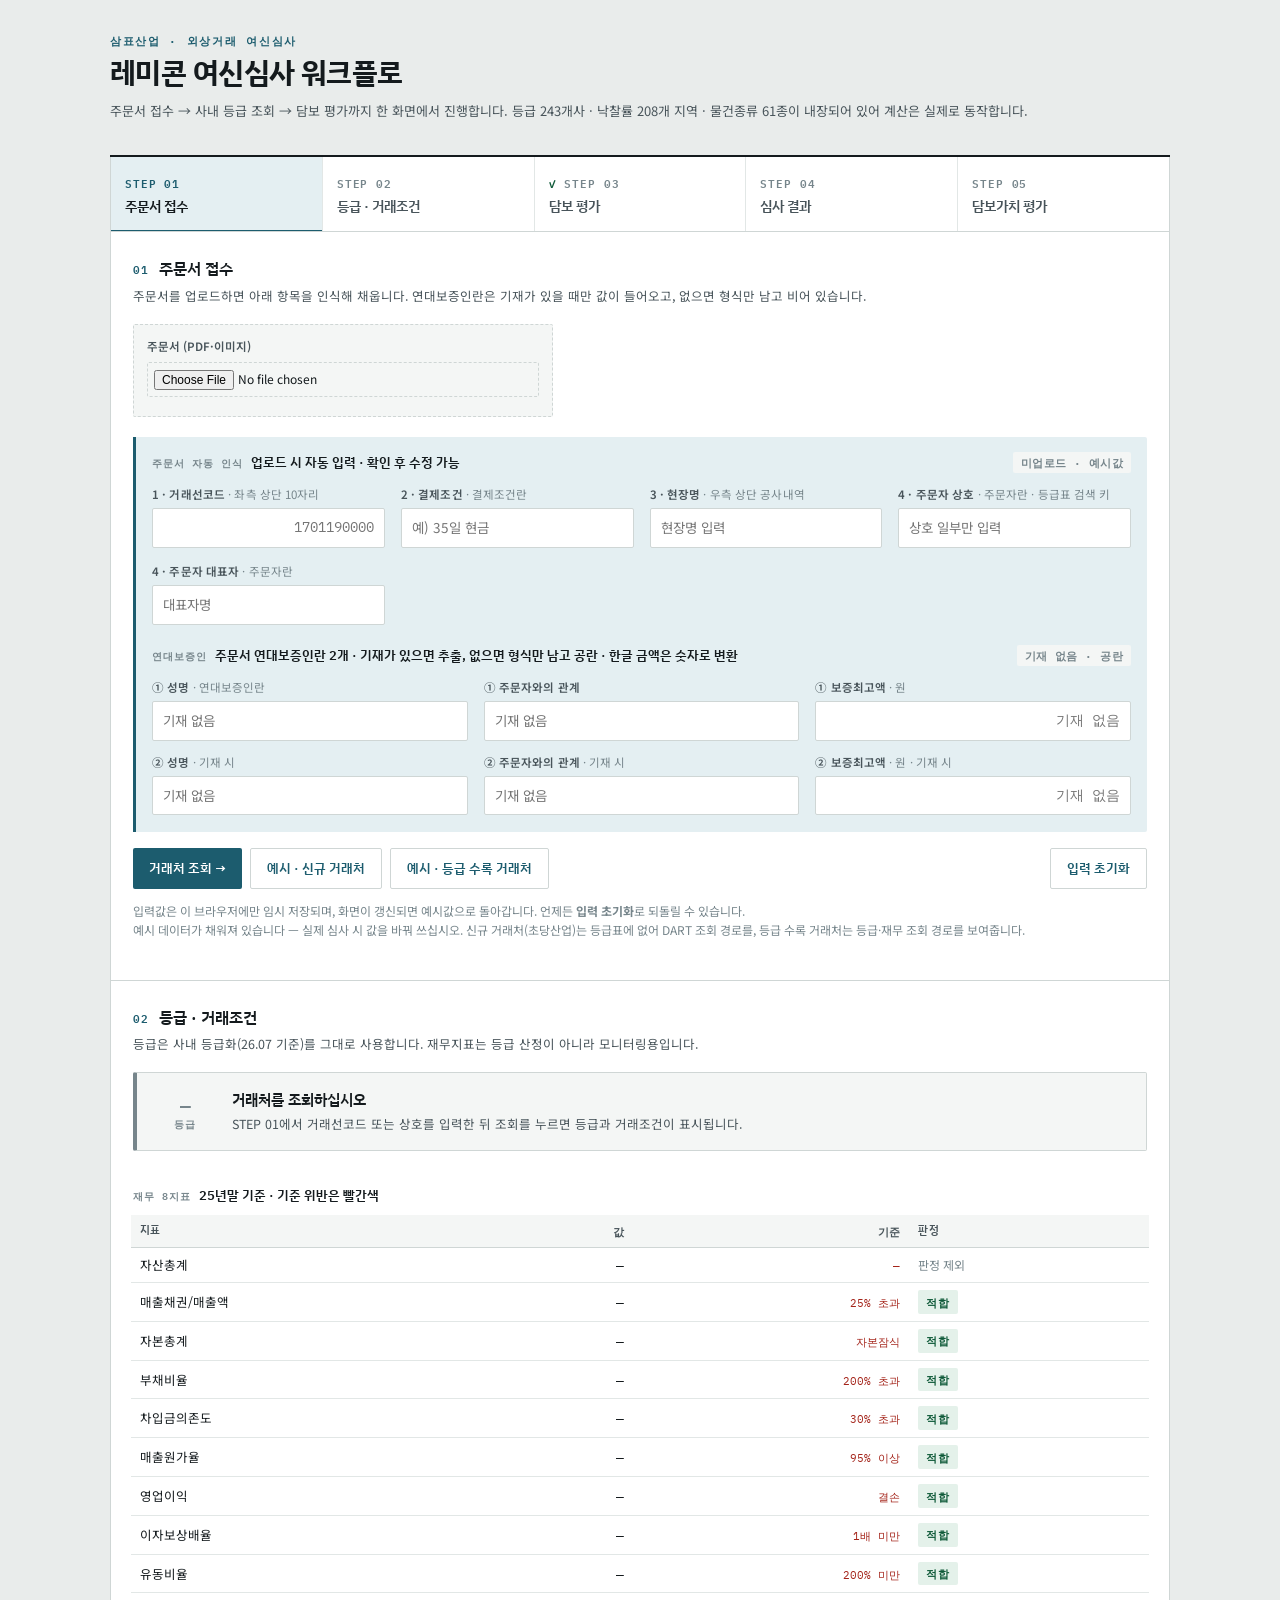
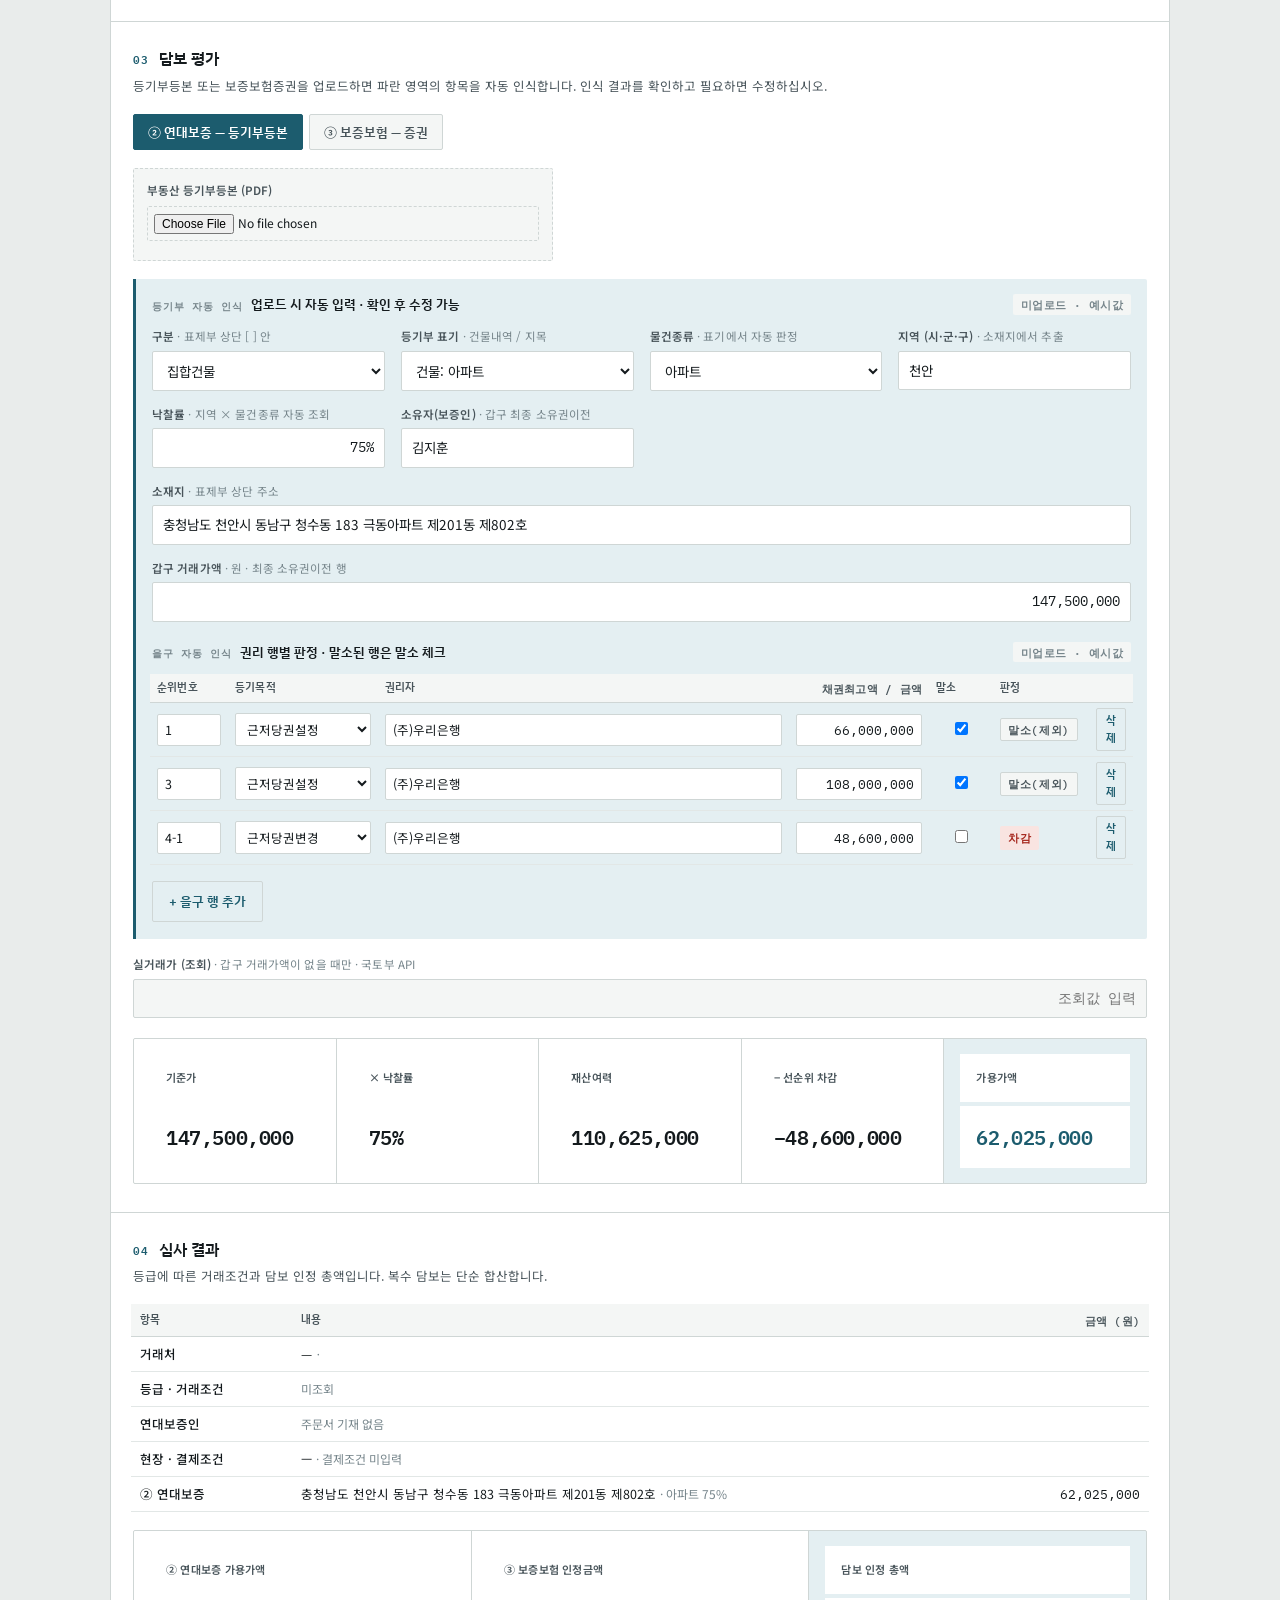
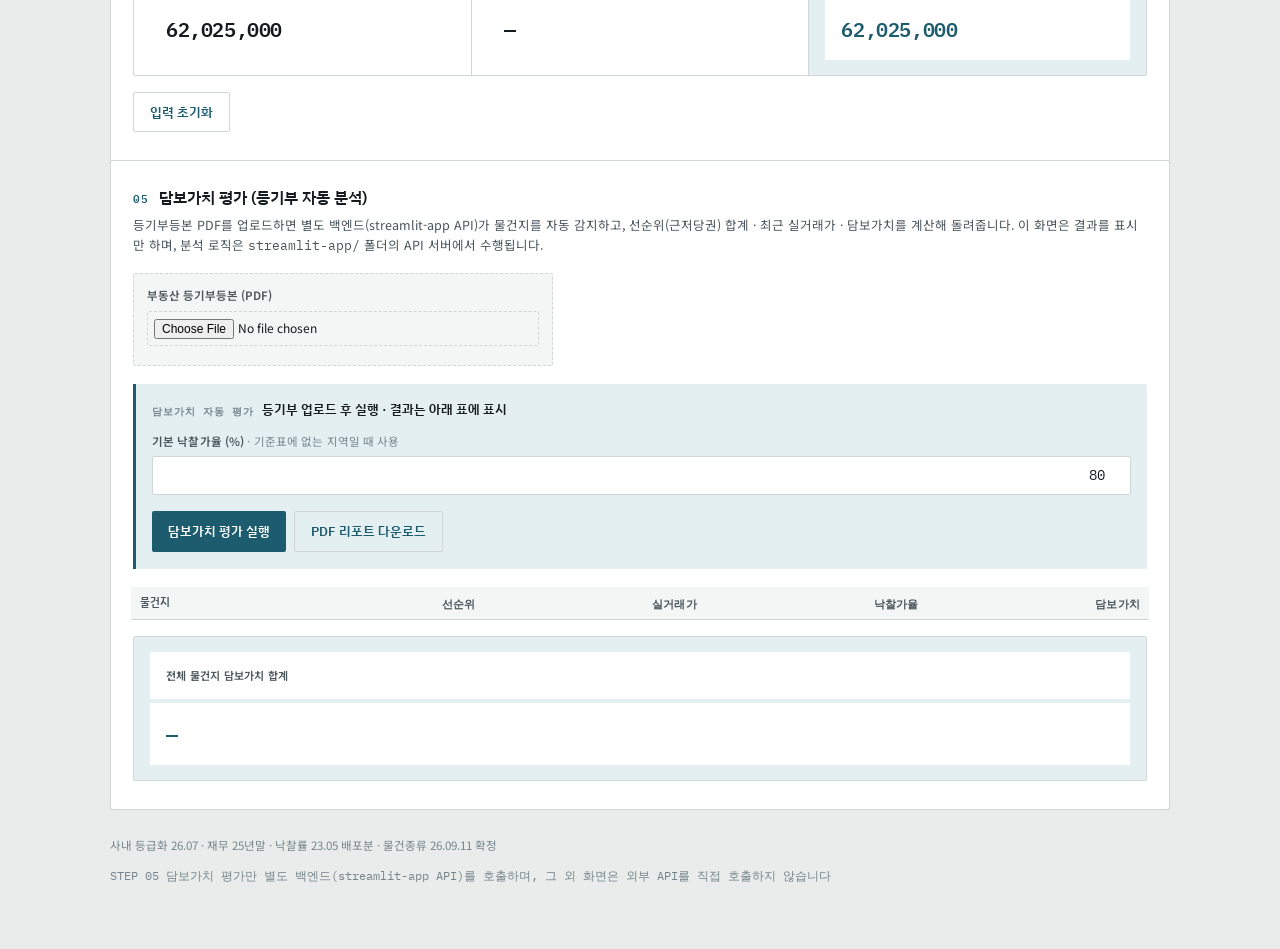
==== credit-workflow/remicon_credit_workflow.html @ 3f0bf800 "STEP1 주문서 미업로드 시 관련 필드를 빈 값으로 표시 - 거래선코드/결제조건/현장명/주문자 상호/주문자 대표: 기본 예시값 제거,   주문서 파일 input이 비워지면 자동으" ====
<!DOCTYPE html>
<html lang="ko">
<head>
<meta charset="utf-8">
<meta name="viewport" content="width=device-width, initial-scale=1">
<style>
:root{color-scheme:light}
*,*::before,*::after{box-sizing:border-box}
html{-webkit-text-size-adjust:100%}
body{margin:0;background:#E9ECEB;font:14px/1.5 "IBM Plex Sans KR","Noto Sans KR","Malgun Gothic","Apple SD Gothic Neo",-apple-system,BlinkMacSystemFont,"Segoe UI",sans-serif;color:#141A1D}
img{max-width:100%}
[hidden]{display:none!important}
</style>
<title>레미콘 여신심사 워크플로</title>
<link rel="stylesheet" href="https://fonts.googleapis.com/css2?family=IBM+Plex+Sans+KR:wght@400;500;600;700&family=IBM+Plex+Mono:wght@400;500;600&family=Noto+Sans+KR:wght@400;500&display=swap">
<style>
:root{
  --ground:#E9ECEB; --surface:#FFFFFF; --surface-2:#F4F6F5; --line:#CFD6D5; --line-soft:#E2E7E6;
  --ink:#141A1D; --ink-2:#48545A; --ink-3:#76858B;
  --accent:#1C5C6E; --accent-2:#2B7D93; --accent-wash:#E4EFF2;
  --ok:#12654180; --ok-ink:#0F5A39; --ok-wash:#E4F1EA;
  --warn-ink:#8A5600; --warn-wash:#FAEFDC;
  --crit-ink:#A4241A; --crit-wash:#F9E4E1;
  --shadow:0 1px 2px rgba(20,26,29,.06),0 8px 24px -12px rgba(20,26,29,.18);
}
@media (prefers-color-scheme:dark){:root:not([data-theme="light"]){
  --ground:#101619; --surface:#182126; --surface-2:#1F2A30; --line:#2E3C43; --line-soft:#253238;
  --ink:#E4EAE9; --ink-2:#A2B0B5; --ink-3:#76868C;
  --accent:#63B8CD; --accent-2:#8ACFE0; --accent-wash:#17323A;
  --ok-ink:#5FD09A; --ok-wash:#12312A;
  --warn-ink:#E3B15C; --warn-wash:#33260F;
  --crit-ink:#F09189; --crit-wash:#3A1B18;
  --shadow:0 1px 2px rgba(0,0,0,.4),0 10px 28px -14px rgba(0,0,0,.7);
}}
:root[data-theme="dark"]{
  --ground:#101619; --surface:#182126; --surface-2:#1F2A30; --line:#2E3C43; --line-soft:#253238;
  --ink:#E4EAE9; --ink-2:#A2B0B5; --ink-3:#76868C;
  --accent:#63B8CD; --accent-2:#8ACFE0; --accent-wash:#17323A;
  --ok-ink:#5FD09A; --ok-wash:#12312A;
  --warn-ink:#E3B15C; --warn-wash:#33260F;
  --crit-ink:#F09189; --crit-wash:#3A1B18;
  --shadow:0 1px 2px rgba(0,0,0,.4),0 10px 28px -14px rgba(0,0,0,.7);
}
*{box-sizing:border-box}
body{background:var(--ground);color:var(--ink);
  font-family:"Noto Sans KR","IBM Plex Sans KR",system-ui,sans-serif;font-size:14px;line-height:1.6;
  margin:0;padding-block:0 64px;padding-left:20px;padding-right:20px;
  -webkit-font-smoothing:antialiased}
h1,h2,h3,.ds{font-family:"IBM Plex Sans KR",system-ui,sans-serif;text-wrap:balance}
.mono,td.n,th.n,.fig{font-family:"IBM Plex Mono",ui-monospace,monospace;font-variant-numeric:tabular-nums}
.wrap{max-width:1060px;margin:0 auto}

/* ── 헤더 ── */
header.top{padding-block:32px 20px;border-bottom:2px solid var(--ink);margin-bottom:0}
header.top h1{font-size:clamp(21px,3.4vw,29px);font-weight:700;margin:0;letter-spacing:-.02em}
header.top .sub{color:var(--ink-2);font-size:13px;margin-top:6px}
.eyebrow{font-family:"IBM Plex Mono",monospace;font-size:10.5px;font-weight:600;
  letter-spacing:.16em;text-transform:uppercase;color:var(--accent)}

/* ── 진행 레일 ── */
.rail{display:flex;gap:0;border-bottom:1px solid var(--line);background:var(--surface);
  border-inline:1px solid var(--line);overflow-x:auto}
.rail button{flex:1 1 0;min-width:132px;appearance:none;background:none;border:0;border-right:1px solid var(--line-soft);
  padding:14px 14px;text-align:left;cursor:pointer;color:var(--ink-3);font:inherit;position:relative}
.rail button:last-child{border-right:0}
.rail button .num{font-family:"IBM Plex Mono",monospace;font-size:11px;font-weight:600;letter-spacing:.08em}
.rail button .nm{display:block;font-family:"IBM Plex Sans KR",sans-serif;font-weight:600;font-size:13.5px;color:var(--ink-2);margin-top:2px}
.rail button[aria-selected="true"]{color:var(--accent);background:var(--accent-wash)}
.rail button[aria-selected="true"] .nm{color:var(--ink)}
.rail button[aria-selected="true"]::after{content:"";position:absolute;left:0;right:0;bottom:-1px;height:2px;background:var(--accent)}
.rail button.done .num::before{content:"✓ ";color:var(--ok-ink)}
.rail button:focus-visible{outline:2px solid var(--accent);outline-offset:-3px}

/* ── 패널 ── */
main{display:grid;grid-template-columns:1fr;gap:0}
section.panel{background:var(--surface);border:1px solid var(--line);border-top:0;padding:24px 22px 28px}
section.panel:last-of-type{border-radius:0 0 3px 3px}
.panel > h2{font-size:16px;font-weight:600;margin:0 0 4px;display:flex;align-items:baseline;gap:10px}
.panel > h2 .stepno{font-family:"IBM Plex Mono",monospace;font-size:11px;color:var(--accent);font-weight:600;letter-spacing:.1em}
.panel > p.hint{color:var(--ink-2);font-size:12.5px;margin:0 0 18px}

.grid{display:grid;gap:14px 16px;grid-template-columns:repeat(auto-fit,minmax(210px,1fr))}
label.f{display:flex;flex-direction:column;gap:5px}
label.f > span{font-size:11.5px;font-weight:600;color:var(--ink-2);letter-spacing:.01em}
label.f > span em{font-style:normal;color:var(--ink-3);font-weight:400}
input,select,textarea{font:inherit;font-size:13.5px;color:var(--ink);background:var(--surface-2);
  border:1px solid var(--line);border-radius:2px;padding:8px 10px;width:100%}
input:focus,select:focus,textarea:focus{outline:2px solid var(--accent);outline-offset:-1px;border-color:var(--accent)}
input[type=number],input.num{font-family:"IBM Plex Mono",monospace;font-variant-numeric:tabular-nums;text-align:right}
input[type=file]{padding:6px;font-size:12px;background:none;border-style:dashed}
.filebox{border:1px dashed var(--line);border-radius:2px;background:var(--surface-2);padding:12px 13px;display:flex;
  flex-direction:column;gap:7px}
.filebox .t{font-size:11.5px;font-weight:600;color:var(--ink-2)}
.filebox .got{font-family:"IBM Plex Mono",monospace;font-size:11.5px;color:var(--ok-ink)}

button.act{appearance:none;font:inherit;font-family:"IBM Plex Sans KR",sans-serif;font-weight:600;font-size:13px;
  background:var(--accent);color:#fff;border:0;border-radius:2px;padding:9px 16px;cursor:pointer}
:root[data-theme="dark"] button.act,
html:not([data-theme="light"]) button.act{color:#0B1316}
@media (prefers-color-scheme:light){:root:not([data-theme="dark"]) button.act{color:#fff}}
button.act.ghost{background:none;color:var(--accent);border:1px solid var(--line)}
:root[data-theme="dark"] button.act.ghost,
html:not([data-theme="light"]) button.act.ghost{color:var(--accent)}
@media (prefers-color-scheme:light){:root:not([data-theme="dark"]) button.act.ghost{color:var(--accent)}}
button.act:focus-visible{outline:2px solid var(--accent);outline-offset:2px}
.row-actions{display:flex;gap:8px;flex-wrap:wrap;margin-top:16px}

/* ── 판정 배너 ── */
.verdict{display:grid;grid-template-columns:auto 1fr;gap:16px;align-items:center;
  border:1px solid var(--line);border-left:4px solid var(--ink-3);border-radius:2px;padding:15px 17px;margin:2px 0 18px;background:var(--surface-2)}
.verdict .badge{font-family:"IBM Plex Mono",monospace;font-size:26px;font-weight:600;letter-spacing:-.02em;
  min-width:62px;text-align:center;line-height:1.1}
.verdict .badge small{display:block;font-size:9.5px;letter-spacing:.14em;font-weight:600;color:var(--ink-3);margin-top:3px}
.verdict .txt strong{display:block;font-family:"IBM Plex Sans KR",sans-serif;font-size:15px;font-weight:600}
.verdict .txt span{font-size:12.5px;color:var(--ink-2)}
.verdict.ok{border-left-color:var(--ok-ink);background:var(--ok-wash)}
.verdict.ok .badge{color:var(--ok-ink)}
.verdict.warn{border-left-color:var(--warn-ink);background:var(--warn-wash)}
.verdict.warn .badge{color:var(--warn-ink)}
.verdict.crit{border-left-color:var(--crit-ink);background:var(--crit-wash)}
.verdict.crit .badge{color:var(--crit-ink)}
.verdict.none .badge{color:var(--ink-3);font-size:18px}

.pill{display:inline-block;font-family:"IBM Plex Mono",monospace;font-size:10.5px;font-weight:600;
  letter-spacing:.06em;padding:2.5px 7px;border-radius:2px;background:var(--surface-2);color:var(--ink-2);border:1px solid var(--line)}
.pill.w{background:var(--warn-wash);color:var(--warn-ink);border-color:transparent}
.pill.c{background:var(--crit-wash);color:var(--crit-ink);border-color:transparent}
.pill.o{background:var(--ok-wash);color:var(--ok-ink);border-color:transparent}

/* ── 표 ── */
.tw{overflow-x:auto;margin:0 -2px}
table{border-collapse:collapse;width:100%;font-size:12.5px}
th,td{border-bottom:1px solid var(--line-soft);padding:7px 9px;text-align:left;vertical-align:middle}
thead th{background:var(--surface-2);font-family:"IBM Plex Sans KR",sans-serif;font-weight:600;font-size:11px;
  color:var(--ink-2);letter-spacing:.02em;border-bottom:1px solid var(--line);white-space:nowrap}
td.n,th.n{text-align:right;white-space:nowrap}
tr.crit td{background:var(--crit-wash)}
td.bad{color:var(--crit-ink);font-weight:600}
.std{font-family:"IBM Plex Mono",monospace;font-size:10.5px;color:var(--crit-ink)}
table.mini td,table.mini th{padding:5px 7px}
table input,table select{padding:5px 7px;font-size:12.5px}

/* ── 결과 ── */
.total{display:grid;grid-template-columns:repeat(auto-fit,minmax(180px,1fr));gap:1px;background:var(--line);
  border:1px solid var(--line);border-radius:2px;overflow:hidden;margin-top:4px}
.total div{background:var(--surface);padding:15px 16px}
.total .k{font-size:11px;font-weight:600;color:var(--ink-2);letter-spacing:.02em}
.total .v{font-family:"IBM Plex Mono",monospace;font-size:20px;font-weight:600;margin-top:4px;letter-spacing:-.02em}
.total .v small{font-size:11px;font-weight:400;color:var(--ink-3);margin-left:3px}
.total div.hi{background:var(--accent-wash)}
.total div.hi .v{color:var(--accent)}

.note{border-left:3px solid var(--accent);background:var(--accent-wash);padding:11px 14px;font-size:12.5px;
  color:var(--ink-2);margin:16px 0 0;border-radius:0 2px 2px 0}
.note b{color:var(--ink)}
.warnbox{border-left:3px solid var(--warn-ink);background:var(--warn-wash);padding:11px 14px;font-size:12.5px;
  color:var(--ink);margin:14px 0 0;border-radius:0 2px 2px 0}
.tabs{display:flex;gap:6px;margin:4px 0 18px;flex-wrap:wrap}
.tabs button{appearance:none;font:inherit;font-family:"IBM Plex Sans KR",sans-serif;font-size:12.5px;font-weight:600;
  background:var(--surface-2);border:1px solid var(--line);border-radius:2px;padding:7px 14px;cursor:pointer;color:var(--ink-2)}
.tabs button[aria-selected="true"]{background:var(--accent);border-color:var(--accent);color:#fff}
@media (prefers-color-scheme:dark){:root:not([data-theme="light"]) .tabs button[aria-selected="true"]{color:#0B1316}}
:root[data-theme="dark"] .tabs button[aria-selected="true"]{color:#0B1316}
.tabs button:focus-visible{outline:2px solid var(--accent);outline-offset:2px}
.muted{color:var(--ink-3);font-size:12px}
hr.sep{border:0;border-top:1px solid var(--line-soft);margin:22px 0 18px}
.ocr{border-left:3px solid var(--accent);background:var(--accent-wash);padding:15px 16px 17px;border-radius:0 2px 2px 0}
.ocr .sub-h{margin-bottom:12px}
.ocr .tag{color:var(--accent)}
.ocr input{background:var(--surface)}
.ocr select{background:var(--surface)}
.st{margin-left:auto;font-family:"IBM Plex Mono",monospace;font-size:10.5px;font-weight:600;letter-spacing:.04em;
  padding:2px 8px;border-radius:2px;white-space:nowrap}
.st.on{background:var(--ok-wash);color:var(--ok-ink)}
.st.run{background:var(--accent-wash);color:var(--accent)}
.st.off{background:var(--surface-2);color:var(--ink-3)}
.ocr.pending{opacity:.72}
.ocr.pending::after{content:""}
.sub-h{font-family:"IBM Plex Sans KR",sans-serif;font-size:13px;font-weight:600;margin:0 0 10px;
  display:flex;align-items:center;gap:8px}
.sub-h .tag{font-family:"IBM Plex Mono",monospace;font-size:10px;font-weight:600;color:var(--ink-3);letter-spacing:.1em}
footer.foot{max-width:1060px;margin:26px auto 0;color:var(--ink-3);font-size:11.5px;display:flex;
  justify-content:space-between;gap:12px;flex-wrap:wrap}
@media (max-width:560px){
  section.panel{padding:20px 15px 24px}
  .verdict{grid-template-columns:1fr;gap:10px}
  .verdict .badge{text-align:left}
}
@media (prefers-reduced-motion:reduce){*{transition:none!important;animation:none!important}}
</style>
</head>
<body>
<div class="wrap">
<header class="top">
  <div class="eyebrow">삼표산업 · 외상거래 여신심사</div>
  <h1>레미콘 여신심사 워크플로</h1>
  <p class="sub">주문서 접수 → 사내 등급 조회 → 담보 평가까지 한 화면에서 진행합니다.
    등급 243개사 · 낙찰률 208개 지역 · 물건종류 61종이 내장되어 있어 계산은 실제로 동작합니다.</p>
</header>

<div class="rail" role="tablist" aria-label="심사 단계">
  <button type="button" role="tab" id="t1" aria-selected="true" data-go="p1"><span class="num">STEP 01</span><span class="nm">주문서 접수</span></button>
  <button type="button" role="tab" id="t2" aria-selected="false" data-go="p2"><span class="num">STEP 02</span><span class="nm">등급 · 거래조건</span></button>
  <button type="button" role="tab" id="t3" aria-selected="false" data-go="p3"><span class="num">STEP 03</span><span class="nm">담보 평가</span></button>
  <button type="button" role="tab" id="t4" aria-selected="false" data-go="p4"><span class="num">STEP 04</span><span class="nm">심사 결과</span></button>
  <button type="button" role="tab" id="t5" aria-selected="false" data-go="p5"><span class="num">STEP 05</span><span class="nm">담보가치 평가</span></button>
</div>

<main>
<!-- ══════════ STEP 1 ══════════ -->
<section class="panel" id="p1">
  <h2><span class="stepno">01</span>주문서 접수</h2>
  <p class="hint">주문서를 업로드하면 아래 항목을 인식해 채웁니다. 연대보증인란은 기재가 있을 때만 값이 들어오고, 없으면 형식만 남고 비어 있습니다.</p>

  <div class="filebox" style="max-width:420px;margin-bottom:20px">
    <span class="t">주문서 (PDF·이미지)</span>
    <input type="file" id="f_order" accept=".pdf,image/*">
    <span class="got" id="f_order_got"></span>
  </div>

  <div class="ocr">
    <div class="sub-h"><span class="tag">주문서 자동 인식</span>업로드 시 자동 입력 · 확인 후 수정 가능<span class="st" id="st_order"></span></div>
    <div class="grid">
      <label class="f"><span>1 · 거래선코드 <em>· 좌측 상단 10자리</em></span>
        <input type="text" id="i_code" class="num" inputmode="numeric" maxlength="14" placeholder="1701190000"></label>
      <label class="f"><span>2 · 결제조건 <em>· 결제조건란</em></span>
        <input type="text" id="i_pay" placeholder="예) 35일 현금"></label>
      <label class="f"><span>3 · 현장명 <em>· 우측 상단 공사내역</em></span>
        <input type="text" id="i_site" placeholder="현장명 입력"></label>
      <label class="f"><span>4 · 주문자 상호 <em>· 주문자란 · 등급표 검색 키</em></span>
        <input type="text" id="i_name" list="dl_comp" placeholder="상호 일부만 입력">
        <datalist id="dl_comp"></datalist></label>
      <label class="f"><span>4 · 주문자 대표자 <em>· 주문자란</em></span>
        <input type="text" id="i_ceo" placeholder="대표자명"></label>
    </div>
      <div class="sub-h" style="margin-top:20px"><span class="tag">연대보증인</span>주문서 연대보증인란 2개 · 기재가 있으면 추출, 없으면 형식만 남고 공란 · 한글 금액은 숫자로 변환<span class="st" id="st_gr"></span></div>
      <div class="grid">
        <label class="f"><span>① 성명 <em>· 연대보증인란</em></span><input type="text" id="i_gr" placeholder="기재 없음"></label>
        <label class="f"><span>① 주문자와의 관계</span><input type="text" id="i_grrel" placeholder="기재 없음"></label>
        <label class="f"><span>① 보증최고액 <em>· 원</em></span><input type="text" id="i_grmax" class="num" placeholder="기재 없음"></label>
      </div>
      <div class="grid" style="margin-top:12px">
        <label class="f"><span>② 성명 <em>· 기재 시</em></span><input type="text" id="i_gr2" placeholder="기재 없음"></label>
        <label class="f"><span>② 주문자와의 관계 <em>· 기재 시</em></span><input type="text" id="i_grrel2" placeholder="기재 없음"></label>
        <label class="f"><span>② 보증최고액 <em>· 원 · 기재 시</em></span><input type="text" id="i_grmax2" class="num" placeholder="기재 없음"></label>
      </div>
  </div>


  <div class="row-actions">
    <button type="button" class="act" id="btn_lookup">거래처 조회 →</button>
    <button type="button" class="act ghost" id="btn_ex_new">예시 · 신규 거래처</button>
    <button type="button" class="act ghost" id="btn_ex_old">예시 · 등급 수록 거래처</button>
    <button type="button" class="act ghost" id="btn_reset2" style="margin-left:auto">입력 초기화</button>
  </div>
  <p class="muted" style="margin-top:12px">입력값은 이 브라우저에만 임시 저장되며, 화면이 갱신되면 예시값으로 돌아갑니다. 언제든 <b>입력 초기화</b>로 되돌릴 수 있습니다.<br>예시 데이터가 채워져 있습니다 — 실제 심사 시 값을 바꿔 쓰십시오.
    신규 거래처(초당산업)는 등급표에 없어 DART 조회 경로를, 등급 수록 거래처는 등급·재무 조회 경로를 보여줍니다.</p>
</section>

<!-- ══════════ STEP 2 ══════════ -->
<section class="panel" id="p2">
  <h2><span class="stepno">02</span>등급 · 거래조건</h2>
  <p class="hint">등급은 사내 등급화(26.07 기준)를 그대로 사용합니다. 재무지표는 등급 산정이 아니라 모니터링용입니다.</p>

  <div class="verdict none" id="vd">
    <div class="badge" id="vd_badge">—<small id="vd_sub">등급</small></div>
    <div class="txt"><strong id="vd_head">거래처를 조회하십시오</strong><span id="vd_desc">STEP 01에서 거래선코드 또는 상호를 입력한 뒤 조회를 누르면 등급과 거래조건이 표시됩니다.</span></div>
  </div>

  <div id="meta_row" style="display:flex;gap:8px;flex-wrap:wrap;margin-bottom:16px"></div>

  <div id="fin_block">
    <div class="sub-h"><span class="tag">재무 8지표</span>25년말 기준 · 기준 위반은 빨간색</div>
    <div class="tw"><table id="fin_tbl"><thead><tr>
      <th>지표</th><th class="n">값</th><th class="n">기준</th><th>판정</th></tr></thead><tbody></tbody></table></div>
  </div>

  <div id="newco" style="display:none">
    <div class="warnbox"><b>등급표에 없는 신규 거래처입니다.</b><br>
      DART에서 재무를 자동 조회합니다. 조회되면 아래 8지표가 채워지고, DART에 없으면 <b>자료없음</b>으로 표시됩니다.
      어느 경우든 RM이 등급을 부여해야 거래조건이 결정됩니다.</div>
    <div class="ocr" style="margin-top:14px">
      <div class="sub-h"><span class="tag">DART 자동 조회</span>등급표에 없는 거래처는 DART에서 재무를 가져옵니다<span class="st" id="st_dart"></span></div>
      <div class="grid" style="grid-template-columns:repeat(auto-fit,minmax(190px,1fr))">
        <label class="f"><span>상호 <em>· 조회 키</em></span><input type="text" id="i_dartnm" readonly tabindex="-1"></label>
        <label class="f"><span>사업자번호 <em>· 조회 키 · 있으면 입력</em></span><input type="text" id="i_bizno" class="num" placeholder="126-81-47422"></label>
        <label class="f"><span>DART 고유번호 <em>· 조회 결과</em></span><input type="text" id="o_corpcode" class="num" readonly tabindex="-1" placeholder="—"></label>
        <label class="f"><span>기준연도 <em>· 사업보고서</em></span><input type="text" id="o_fy" readonly tabindex="-1" placeholder="—"></label>
      </div>
      <div class="row-actions"><button type="button" class="act ghost" id="btn_dart">DART 재무 조회</button></div>
    </div>
  </div>
</section>

<!-- ══════════ STEP 3 ══════════ -->
<section class="panel" id="p3">
  <h2><span class="stepno">03</span>담보 평가</h2>
  <p class="hint" id="p3hint">등기부등본 또는 보증보험증권을 업로드하면 파란 영역의 항목을 자동 인식합니다. 인식 결과를 확인하고 필요하면 수정하십시오.</p>

  <div class="tabs" role="tablist" aria-label="담보 유형">
    <button type="button" role="tab" id="tb2" aria-selected="true" data-tab="d2">② 연대보증 — 등기부등본</button>
    <button type="button" role="tab" id="tb3" aria-selected="false" data-tab="d3">③ 보증보험 — 증권</button>
  </div>

  <!-- ── 연대보증 ── -->
  <div id="d2">
    <div class="filebox" style="max-width:420px;margin-bottom:18px">
      <span class="t">부동산 등기부등본 (PDF)</span>
      <input type="file" id="f_deungi" accept=".pdf,image/*">
      <span class="got" id="f_deungi_got"></span>
    </div>

    <div class="ocr">
      <div class="sub-h"><span class="tag">등기부 자동 인식</span>업로드 시 자동 입력 · 확인 후 수정 가능<span class="st" id="st_deungi"></span></div>
      <div class="grid">
        <label class="f"><span>구분 <em>· 표제부 상단 [ ] 안</em></span>
          <select id="i_gubun"><option>집합건물</option><option>건물</option><option>토지</option></select></label>
        <label class="f"><span>등기부 표기 <em>· 건물내역 / 지목</em></span>
          <select id="i_deungi_type"></select></label>
        <label class="f"><span>물건종류 <em>· 표기에서 자동 판정</em></span>
          <select id="i_type"></select></label>
        <label class="f"><span>지역 (시·군·구) <em>· 소재지에서 추출</em></span>
          <input type="text" id="i_region" list="dl_reg" value="천안"><datalist id="dl_reg"></datalist></label>
        <label class="f"><span>낙찰률 <em>· 지역 × 물건종류 자동 조회</em></span>
          <input type="text" id="o_rate" class="num" readonly tabindex="-1"></label>
        <label class="f"><span>소유자(보증인) <em>· 갑구 최종 소유권이전</em></span>
          <input type="text" id="i_owner" value="김지훈"></label>
      </div>
      <div class="grid" style="margin-top:14px;grid-template-columns:1fr">
        <label class="f"><span>소재지 <em>· 표제부 상단 주소</em></span>
          <input type="text" id="i_addr" value="충청남도 천안시 동남구 청수동 183 극동아파트 제201동 제802호"></label>
      </div>
      <div class="grid" style="margin-top:14px;grid-template-columns:repeat(auto-fit,minmax(200px,1fr))">
        <label class="f"><span>갑구 거래가액 <em>· 원 · 최종 소유권이전 행</em></span>
          <input type="text" id="i_gap" class="num" value="147,500,000"></label>
      </div>

      <div class="sub-h" style="margin-top:20px"><span class="tag">을구 자동 인식</span>권리 행별 판정 · 말소된 행은 말소 체크<span class="st" id="st_eul"></span></div>
      <div class="tw"><table class="mini" id="eul_tbl"><thead><tr>
        <th style="width:78px">순위번호</th><th style="width:150px">등기목적</th><th>권리자</th>
        <th class="n" style="width:140px">채권최고액 / 금액</th><th style="width:64px">말소</th>
        <th style="width:96px">판정</th><th style="width:44px"></th></tr></thead><tbody></tbody></table></div>
      <div class="row-actions"><button type="button" class="act ghost" id="btn_add_eul">+ 을구 행 추가</button></div>
    </div>

    <div class="grid" style="margin-top:16px;grid-template-columns:repeat(auto-fit,minmax(220px,1fr))">
      <label class="f"><span>실거래가 (조회) <em>· 갑구 거래가액이 없을 때만 · 국토부 API</em></span>
        <input type="text" id="i_rtms" class="num" placeholder="조회값 입력"></label>
    </div>

    <div class="total" style="margin-top:20px">
      <div><div class="k">기준가</div><div class="v" id="o_base">—</div></div>
      <div><div class="k">× 낙찰률</div><div class="v" id="o_rate2">—</div></div>
      <div><div class="k">재산여력</div><div class="v" id="o_power">—</div></div>
      <div><div class="k">− 선순위 차감</div><div class="v" id="o_senior">—</div></div>
      <div class="hi"><div class="k">가용가액</div><div class="v" id="o_avail">—</div></div>
    </div>
    <div id="eul_flag"></div>
  </div>

  <!-- ── 보증보험 ── -->
  <div id="d3" hidden>
    <div class="filebox" style="max-width:420px;margin-bottom:18px">
      <span class="t">보증보험증권 (PDF)</span>
      <input type="file" id="f_ins" accept=".pdf,image/*">
      <span class="got" id="f_ins_got"></span>
    </div>

    <div class="ocr">
      <div class="sub-h"><span class="tag">증권 자동 인식</span>업로드 시 자동 입력 · 확인 후 수정 가능<span class="st" id="st_ins"></span></div>
      <div class="grid">
        <label class="f"><span>증권번호 <em>· 증권 상단</em></span><input type="text" id="j_no" placeholder="100-000-2025 0714 2458"></label>
        <label class="f"><span>보증보험사 <em>· 발급사</em></span><input type="text" id="j_co" placeholder="SGI서울보증"></label>
        <label class="f"><span>보증내용 <em>· 보증하는 사항</em></span><input type="text" id="j_kind" value="외상물품대금 지급보증"></label>
        <label class="f"><span>피보험자 <em>· 기본사항</em></span><input type="text" id="j_insured" placeholder="(주)삼표산업 외 1인"></label>
        <label class="f"><span>당사 포함 여부 <em>· 피보험자에서 판정</em></span>
          <select id="j_us"><option value="Y">Y — 피보험자에 당사 포함</option><option value="N">N — 당사 없음</option></select></label>
        <label class="f"><span>공동피보험자 수 <em>· 참고 · 인정액 무관</em></span><input type="number" id="j_co_n" class="num" value="1" min="1"></label>
        <label class="f"><span>보험기간 시작 <em>· 기본사항</em></span><input type="date" id="j_from" value="2025-10-13"></label>
        <label class="f"><span>보험기간 종료 <em>· 기본사항</em></span><input type="date" id="j_to" value="2026-10-12"></label>
        <label class="f"><span>보험가입금액 <em>· 원 · 100% 인정</em></span><input type="text" id="j_amt" class="num" value="300,000,000" placeholder="300,000,000"></label>
      </div>
    </div>

    <div class="total" style="margin-top:20px">
      <div><div class="k">보험가입금액</div><div class="v" id="o_ins_amt">—</div></div>
      <div><div class="k">인정률</div><div class="v" id="o_ins_rate">100<small>%</small></div></div>
      <div class="hi"><div class="k">인정금액</div><div class="v" id="o_ins">—</div></div>
      <div><div class="k">유효기간</div><div class="v" id="o_ins_valid" style="font-size:15px">—</div></div>
    </div>
    <div id="ins_flag"></div>
    <div class="note"><b>공동피보험자도 가입금액 전액을 인정합니다.</b> 지분을 나누지 않습니다 (26.09.11 확정).</div>
  </div>
</section>

<!-- ══════════ STEP 4 ══════════ -->
<section class="panel" id="p4">
  <h2><span class="stepno">04</span>심사 결과</h2>
  <p class="hint">등급에 따른 거래조건과 담보 인정 총액입니다. 복수 담보는 단순 합산합니다.</p>
  <div class="tw"><table id="sum_tbl"><thead><tr>
    <th>항목</th><th>내용</th><th class="n">금액 (원)</th></tr></thead><tbody></tbody></table></div>
  <div class="total" style="margin-top:18px">
    <div><div class="k">② 연대보증 가용가액</div><div class="v" id="s_g2">—</div></div>
    <div><div class="k">③ 보증보험 인정금액</div><div class="v" id="s_g3">—</div></div>
    <div class="hi"><div class="k">담보 인정 총액</div><div class="v" id="s_tot">—</div></div>
  </div>
  <div id="s_flags"></div>
  <div class="row-actions"><button type="button" class="act ghost" id="btn_reset">입력 초기화</button></div>
</section>

<!-- ══════════ STEP 5 ══════════ -->
<section class="panel" id="p5">
  <h2><span class="stepno">05</span>담보가치 평가 (등기부 자동 분석)</h2>
  <p class="hint">등기부등본 PDF를 업로드하면 별도 백엔드(streamlit-app API)가 물건지를 자동 감지하고,
    선순위(근저당권) 합계 · 최근 실거래가 · 담보가치를 계산해 돌려줍니다. 이 화면은 결과를 표시만 하며,
    분석 로직은 <span class="mono">streamlit-app/</span> 폴더의 API 서버에서 수행됩니다.</p>

  <div class="filebox" style="max-width:420px;margin-bottom:18px">
    <span class="t">부동산 등기부등본 (PDF)</span>
    <input type="file" id="f_collateral_pdf" accept=".pdf">
    <span class="got" id="f_collateral_pdf_got"></span>
  </div>

  <div class="ocr">
    <div class="sub-h"><span class="tag">담보가치 자동 평가</span>등기부 업로드 후 실행 · 결과는 아래 표에 표시<span class="st" id="st_collateral"></span></div>
    <div class="grid">
      <label class="f"><span>기본 낙찰가율 (%) <em>· 기준표에 없는 지역일 때 사용</em></span>
        <input type="number" id="i_collateral_rate" class="num" min="1" max="100" value="80"></label>
    </div>
    <div class="row-actions">
      <button type="button" class="act" id="btn_collateral_eval">담보가치 평가 실행</button>
      <button type="button" class="act ghost" id="btn_collateral_report" disabled>PDF 리포트 다운로드</button>
    </div>
  </div>

  <div class="tw" style="margin-top:18px">
    <table id="collateral_tbl"><thead><tr>
      <th>물건지</th><th class="n">선순위</th><th class="n">실거래가</th><th class="n">낙찰가율</th><th class="n">담보가치</th>
    </tr></thead><tbody></tbody></table>
  </div>
  <div class="total" style="margin-top:16px">
    <div class="hi"><div class="k">전체 물건지 담보가치 합계</div><div class="v" id="o_collateral_total">—</div></div>
  </div>
  <div id="collateral_flag"></div>
</section>
</main>

<footer class="foot">
  <span>사내 등급화 26.07 · 재무 25년말 · 낙찰률 23.05 배포분 · 물건종류 26.09.11 확정</span>
  <span class="mono">STEP 05 담보가치 평가만 별도 백엔드(streamlit-app API)를 호출하며, 그 외 화면은 외부 API를 직접 호출하지 않습니다</span>
</footer>
</div>

<script>const DATA={"companies":[["1677610000","삼성물산(주)","4688500111",1,0,"A",[639985.05,25.38,440650.35,45.24,3.72,85.97,5484.15,6.45,127.83]],["0000530000","현대건설(주)","1018116293",2,0,"A",[171912.83,40.21,70325.44,144.45,14.58,94.58,2511.83,3.28,162.51]],["0002340000","(주)대우건설","1048158180",3,0,"A",[109977.48,42.85,23936.49,359.46,32.33,98.72,-9257.45,-5.51,173.53]],["2184480000","디엘이앤씨(주)","6768701904",4,0,"A",[68784.29,25.2,42066.61,63.51,8.06,87.54,2293.18,7.24,124.54]],["0002200000","GS건설(주)","1048118121",5,0,"A",[131632.9,28.1,45560.45,188.92,31.48,86.17,4811.25,2.08,95.95]],["1165860000","현대엔지니어링(주)","1018166755",6,0,"A",[84778.83,34.1,27738.7,205.63,14.55,94.82,-827.22,-2.0,123.84]],["0307700000","(주)포스코이앤씨","5068102280",7,0,"A",[80606.5,55.12,29253.58,175.54,24.85,98.25,-4902.69,-6.23,151.56]],["0022220000","롯데건설(주)","1148116377",8,0,"A",[89859.95,42.22,31033.45,189.56,29.62,92.84,1036.24,0.63,116.75]],["0000730000","SK에코플랜트(주)","1018134928",9,0,"A",[125690.17,33.88,42091.6,198.61,34.3,90.83,2217.26,0.86,84.9]],["2000130000","HDC현대산업개발(주)","3348600815",10,0,"A",[72542.24,31.88,32949.72,120.16,29.63,86.13,2459.92,3.5,162.21]],["1194030000","(주)한화","2028116825",11,0,"A",[112011.1,52.84,36173.89,209.65,43.35,83.84,3414.97,1.77,72.55]],["0752870000","(주)호반건설","4178112848",12,0,"A",[68981.04,44.16,54456.3,26.67,9.84,80.47,1085.72,32.17,385.7]],["0001450000","디엘건설 (주)","1028134561",13,0,"A",[18220.25,26.14,10523.36,73.14,10.94,87.51,700.98,7.89,186.88]],["0378600000","두산에너빌리티(주)","6098104684",14,0,"A",[148663.75,33.27,62003.35,139.77,25.51,85.77,4960.06,2.73,76.8]],["0201450000","계룡건설산업(주)","3148107954",15,0,"B",[22872.78,17.12,9032.28,153.23,24.46,86.81,1525.02,11.04,133.04]],["0177550000","(주)서희건설","2208119330",16,0,"C",[15642.29,23.56,11268.49,38.81,2.25,79.23,1460.04,154.99,307.11]],["0689610000","제일건설 (주)","1248609636",17,0,"B",[23799.52,18.38,15777.54,50.84,21.94,90.45,929.9,4.91,343.33]],["0032950000","코오롱글로벌(주)","1208150012",18,0,"C",[28811.37,24.85,6977.13,312.94,31.25,91.69,124.1,0.16,73.14]],["0004780000","(주)태영건설","1058174543",19,1,"C관찰",[20964.05,28.11,4516.86,364.13,16.61,95.29,404.88,1.74,106.09]],["0161190000","㈜KCC건설","2148169965",20,0,"B",[15831.97,33.77,5526.14,186.49,31.23,84.27,883.37,3.28,115.5]],["0739950000","우미건설(주)","4098131276",21,0,"B",[21549.63,18.02,15740.99,36.9,16.49,79.6,2197.92,35.29,547.56]],["0140220000","대방건설(주)","2098110477",22,0,"B",[36719.06,30.1,19790.04,85.54,26.26,80.47,1801.1,4.85,338.36]],["0031350000","쌍용건설(주)","1208101957",23,0,"B",[13537.29,28.44,5550.23,143.91,5.27,91.63,613.7,21.85,159.97]],["0002240000","금호건설 (주)","1048131309",24,1,"C관찰",[14900.48,22.45,2485.77,499.43,12.63,93.73,451.39,2.23,89.04]],["0001410000","두산건설 (주)","1028131754",25,1,"C관찰",[19075.39,40.93,2973.95,541.42,25.9,89.14,1086.47,2.46,82.33]],["0022100000","한신공영(주)","1148104605",26,0,"B",[19300.89,35.01,8290.45,132.81,29.0,87.79,659.35,1.72,125.48]],["2003500000","효성중공업(주)","7028500762",27,0,"A",[51014.56,19.29,20826.36,144.95,8.0,81.04,4423.78,12.27,91.53]],["0124090000","동부건설(주)","2018145685",28,0,"C",[15693.62,23.08,5317.3,195.14,25.06,88.49,604.87,4.89,120.03]],["0166620000","HLD&I한라 (주)","2158140656",29,0,"B",[16806.02,33.59,5434.84,209.23,33.24,87.59,672.03,1.61,115.99]],["0741720000","(주)반도건설","6058187475",30,0,"C",[29077.2,108.27,13139.24,121.3,44.03,84.37,540.31,1.03,254.26]],["1559040000","(주)호반산업","4108644723",31,0,"A",[24679.57,27.42,21482.43,14.88,3.38,79.64,1185.95,136.79,585.15]],["0377890000","(주)동원개발","6048119275",32,0,"B",[14846.18,48.88,10605,39.99,14.25,89.84,175.4,106.3,355.82]],["0124050000","신세계건설(주)","2018144158",33,0,"C",[12201.61,50.41,2239.9,444.74,56.61,97.61,-1966.16,-4.32,242.13]],["0716580000","(주)HJ중공업","2068523758",34,0,"C",[24513.76,16.88,6700.36,265.86,19.58,91.17,668.04,1.9,84.41]],["2226540000","자이씨앤에이 (주)","6698702230",35,0,"A",[4206.79,40.43,2675.35,57.24,2.47,87.15,0.87,0.12,265.77]],["0033170000","삼성이앤에이(주)","1208156184",36,0,"A",[76021.44,47.38,33492.33,126.98,0.09,82.47,3426.07,347.47,134.46]],["0013600000","㈜비에스한양","1108114611",37,0,"B",[18713.89,34.12,7750.34,141.46,29.79,82.59,1199.61,4.07,93.56]],["0146270000","(주)금강주택","2118181882",38,0,"B",[14154.12,38.5,9606.03,47.35,23.85,83.66,894.41,4.46,1132.06]],["1429770000","씨제이대한통운(주)","1108105034",39,0,"A",[80788.06,14.53,39185.63,106.17,33.35,88.73,3531.28,3.17,74.44]],["0119020000","(주)동양건설산업","1388108534",40,0,"B",[9289.38,18.66,6298.01,47.5,18.92,81.7,59.27,1.88,560.22]],["0161690000","SGC이앤씨㈜","2148189369",41,1,"C관찰",[11290.76,39.4,3555.81,217.53,38.02,93.6,117.22,0.42,91.86]],["1455510000","중흥토건(주)","4168113368",42,0,"B",[51646.15,37.85,18012.92,186.72,56.81,83.7,882.23,0.6,146.16]],["0553220000","(주)대광건영","4108174561",43,0,"B",[10992.08,27.46,5350.01,105.46,40.11,82.46,1034.94,23.27,217.72]],["0006960000","진흥기업(주)","1068132769",44,0,"B",[5631.27,39.98,2409.36,133.72,2.99,93.58,-230.04,-75.92,204.34]],["1564980000","(주)라인산업","4118136110",45,0,"B",[8902.82,75.03,7329.73,21.46,1.25,50.99,1332.3,2775.62,535.54]],["1044670000","(주)라인건설","6168103970",46,0,"B",[11482.29,64.27,9352.38,22.77,3.68,59.03,1912.81,178.6,527.0]],["0307060000","HS화성","5018100050",47,0,"C",[7311.37,21.49,4356.68,67.82,25.14,86.54,137.83,1.37,129.28]],["0177230000","(주)성도이엔지","2208110950",49,0,"C관찰",[4277.05,12.13,2301.5,85.84,20.85,91.04,276.99,6.06,88.48]],["0307280000","(주)서한","5028116195",50,0,"C",[12185.87,27.17,5368.94,126.97,38.88,81.88,626.16,3.05,329.32]],["0031360000","남광토건(주)","1208101995",51,1,"C관찰",[4099.56,44.4,1249.77,228.03,8.52,90.3,114.4,6.87,119.05]],["0201250000","대보건설(주)","3138102806",52,0,"C",[5445.55,22.36,1171.72,364.75,37.03,89.91,258.89,1.85,124.92]],["0077430000","동문건설(주)","1308128180",53,1,"C관찰",[4855.46,43.45,2738.12,77.33,20.86,90.87,77.71,1.2,217.72]],["1872080000","(주)태왕이앤씨","5048189073",54,0,"C-",[4366.32,24.4,2245.36,94.46,23.97,88.0,225.64,3.65,207.62]],["0124060000","극동건설(주)","2018145083",55,1,"C관찰",[5009.6,30.75,1599,213.3,6.95,90.44,188.25,25.54,143.78]],["0003790000","일성건설(주)","1058129640",56,1,"C관찰",[3714.48,23.15,691.52,437.15,29.99,92.29,107.7,1.51,74.57]],["0060620000","(주)케이알산업","1268105325",57,0,"B",[7136.27,22.04,2498.59,185.61,33.56,91.92,164.13,1.45,137.56]],["1020720000","아이에스동서(주)","6058533356",58,0,"B",[29356.12,31.53,12598.64,133.01,42.47,66.49,493.61,0.54,115.75]],["0024820000","경남기업(주)","1168105522",59,0,"B",[6814.01,20.73,2852.42,138.89,7.9,76.61,625.77,14.08,160.7]],["0491730000","양우건설(주)","2298119773",60,0,"C-",[4724.31,54.46,4134.04,14.28,0.54,91.65,19.3,87.73,510.81]],["1465140000","(주) 시티건설","2118879240",61,0,"B",[5045.34,28.78,4116.98,22.55,2.02,87.11,170.85,18.98,1076.66]],["0239300000","중흥건설(주)","4098108436",62,0,"B",[13321.67,54.37,7005.45,90.16,34.34,70.11,502.58,2.08,245.37]],["0675140000","(주)우미개발","4108120594",64,0,"B",[5975.86,71.35,3831.47,55.97,27.37,77.22,622.31,9.17,279.95]],["1432450000","동원건설산업(주)","1298678894",65,0,"C",[2983.65,30.99,869.84,243.01,33.28,91.34,276.26,5.11,140.15]],["2298260000","(주)대명건설(소노계열)","5728602981",66,0,"C",[2568.15,28.34,1980.76,29.65,2.72,93.51,51.04,64.61,487.1]],["0068520000","일신건영(주)","1278161112",67,1,"C관찰",[9087.92,45.18,3854.76,135.76,49.87,70.41,811.96,4.46,584.14]],["0007020000","신동아건설(주)","1068133808",68,0,"D",[5915.52,21.98,1260.82,369.18,45.55,71.88,955.46,3.62,139.06]],["1421190000","자이에스앤디(주)","1208603362",69,0,"A",[7735.07,28.41,4921.45,57.17,12.51,87.9,72.19,0.97,237.78]],["1962160000","(주)금성백조건설","3128119148",70,0,"C",[6154.98,45.16,3071.54,100.39,37.36,85.91,289.46,39.38,221.6]],["2284650000","(주)대림","1108130979",71,0,"A",[26690.33,14.55,19385.04,37.69,20.87,87.74,807.64,3.2,134.82]],["0201680000","(주)대원","3158101104",72,1,"C관찰",[4997.32,47.89,2794.14,78.85,33.63,88.93,-110.38,-30.58,635.39]],["0389750000","(주)동아지질","6218112675",73,0,"C-",[4549.77,23.31,2284.22,99.18,12.94,93.94,180.73,11.74,150.35]],["0384900000","엘티삼보 (주)","6178108420",74,0,"B",[5670.94,25.86,2563.02,121.26,11.02,92.06,375.55,17.2,133.99]],["1043310000","(주)금성백조주택","3068114852",75,0,"C",[10174.64,86.01,5732.55,77.49,38.66,78.98,-36.46,0,251.28]],["0651590000","금광기업(주)","4088100028",77,1,"C관찰",[2645.74,42.47,1542.69,71.5,8.51,93.36,24.97,4.51,148.47]],["0002100000","삼부토건(주)","1048100771",78,0,"D",[1648.86,33.78,-1522.04,-208.33,38.47,99.15,-298.53,-10.34,14.7]],["0789380000","(주)원건설","3018119323",79,0,"B",[6372.35,23.81,3603.55,76.84,22.52,83.61,266.86,4.95,220.91]],["0177600000","강산건설(주)","2208120370",80,0,"C-",[2821.85,26.22,1757.78,60.53,21.86,86.65,81.5,3.47,193.02]],["0012420000","에이스건설 (주)","1098143173",81,0,"C-",[4673.21,67.01,2257.37,107.02,40.54,88.13,42.88,0.37,86.7]],["0177170000","풍림산업(주)","2208110116",82,0,"C-",[3009.95,33.48,1596.79,88.5,25.58,79.47,329.65,10.06,113.26]],["0124010000","(주)흥화","2018131027",83,1,"C관찰",[2529.66,30.94,1988.93,27.19,2.53,94.2,-196.47,-59.18,154.31]],["1323460000","(주)서해종합건설","1168137932",84,1,"C관찰",[11488.44,8.83,4558.67,152.01,52.81,83.55,95.41,0.57,427.3]],["1484150000","보광종합건설 (주)","4088198269",85,0,"C",[5841.37,75.56,4845.18,20.56,0,93.07,4.08,1.69,757.62]],["1885690000","대방산업개발 (주)","1288173455",86,1,"C관찰",[11655.21,53.33,1671.94,597.11,76.21,77.83,193.03,0.95,142.32]],["0133610000","이수건설(주)","2068140254",87,1,"C관찰",[2525.09,43.51,423.55,496.17,38.13,93.24,-219.9,-4.25,103.45]],["0013500000","동아건설산업(주)","1108100214",88,0,"B",[3560,37.53,1875,89.9,36.6,83.6,36,0.5,155.4]],["0612910000","씨에이이앤씨㈜","1368112051",89,0,"C-",[1098.64,27.47,661.51,66.08,6.46,92.33,70.09,37.28,227.3]],["0179780000","요진건설산업(주)","2248111397",90,1,"C관찰",[6261.95,23.36,3196.37,95.91,35.72,87.63,85.88,0.75,84.24]],["0000460000","삼환기업(주)","1018100452",91,0,"B",[3718.45,15.04,929.24,300.16,49.12,89.22,116.54,3.62,112.99]],["0307130000","㈜HXD화성개발","5018115795",92,0,"C-",[1379.43,28.18,1115.79,23.63,0,89.91,44.02,0,598.83]],["0003650000","신원종합개발(주)","1058117479",93,0,"C-",[2221.08,24.79,1120.98,98.14,13.28,87.54,86,13.31,210.1]],["2189150000","㈜비에스산업","4088198916",94,0,"B",[8961.39,58.3,3105.99,188.52,53.28,59.09,340.7,2.07,173.76]],["1692740000","디에스종합건설 (주)","4088197974",95,0,"C",[8617.7,8.23,2048.1,320.77,48.6,86.94,136.02,2.5,227.07]],["1309880000","영진종합건설(주)","5048118296",96,0,"C-",[2038.62,33.16,1286.96,58.41,1.71,91.64,60.09,33.76,187.22]],["1151520000","우암건설(주)","2118851844",97,0,"B",[836.15,15.39,465.03,79.81,0,82.02,194.26,883,188.2]],["0660940000","(주)한양건설","4088109859",98,1,"C관찰",[1957.57,40.95,799.78,144.76,7.97,90.19,69.59,10.28,178.11]],["0619640000","(주)이안알앤씨","1148638721",99,0,"C-",[1056.95,2.27,691.6,52.83,0,83.07,233.49,0,248.78]],["0773980000","위본건설(주)","4128111728",100,0,"C-",[1278.66,11.42,904.36,41.39,3.35,92.46,77.36,20.91,227.02]],["2198150000","(주) 더와이","3158137086",101,0,"D",[1342.24,25.22,324.72,313.35,52.42,92.91,120.45,4.46,194.13]],["0673370000","(주)모아종합건설","4098151156",103,0,"B",[3094.81,27.54,2363.27,30.95,2.92,79.94,312.95,6.33,235.79]],["1057800000","(주)신성건설","4188110256",104,0,"C",[1590.13,24.72,945.4,68.2,8.39,90.53,22.23,2.85,110.89]],["1363360000","활림건설(주)","3128108340",105,0,"C-",[820.1,24.72,533.78,53.64,0.25,94.13,10.36,10.06,193.27]],["0133520000","한양산업개발(주)","2068135498",106,1,"C관찰",[2038.76,192.59,243.4,737.62,55.08,185.23,-535.69,-7.24,80.71]],["0005270000","(주)이랜드 건설","1058617343",108,0,"C",[3172.44,12.9,1509.29,110.19,30.32,88.74,114.2,2.28,92.35]],["2132260000","산이건설 (주)","4158111770",109,0,"C-",[995.85,14.67,763.13,30.5,0.15,80.89,91.77,53.35,322.37]],["1046160000","현대아산(주)","2218113834",110,0,"C",[1459.61,7.74,487.47,199.43,18.8,87.05,40.48,12.65,132.61]],["1045370000","대상건설(주)","1268145685",112,0,"B",[1326.05,16.91,741.05,78.94,9.95,90.6,84.65,7.27,108.75]],["2042930000","(주)광신종합건설","4108199790",113,0,"C-",[1542.66,99.97,1014.44,52.07,26.89,85.05,74.98,3.08,364.11]],["1473740000","파인건설(주)","3148196613",114,0,"D",[1367.68,32.11,436.94,213.01,25.26,88.78,17.02,0.72,97.79]],["2005350000","대성베르힐건설(주)","4088149661",115,0,"C",[951.77,33.05,827.7,14.99,0,87.56,6.92,57.67,874.9]],["0023610000","(주)보미건설","1148164336",116,0,"C-",[3647,68.33,1712.5,112.96,26.63,89.63,47.73,1.12,159.9]],["0525610000","농협네트웍스","1068127271",117,0,"B",[1759.85,0,1029.48,70.95,15.34,92.36,236.73,13.29,80.19]],["0820700000","우주종합건설(주)","4178123758",118,0,"C-",[839.55,20.8,582.61,44.1,0,91.86,34.17,1708.5,290.19]],["0666050000","(주)도원이엔씨","3108106180",119,0,"C-",[1219.83,23.61,490.18,148.85,0.82,95.01,50.85,391.15,127.99]],["1972630000","에스엠상선(주)건설부문","1078549859",120,0,"B",[30541.7,5.88,27795.26,9.88,3.4,83.73,1847.26,34.25,549.81]],["0177960000","(주)삼일기업공사","2208128542",121,0,"B",[978.03,21.92,732.81,33.46,0.03,85.52,73.94,0,356.39]],["1381360000","대우산업개발(주)","1228620732",122,1,"D",[795.11,55.2,-187.05,-525.08,32.02,108.54,-162.03,-6.58,102.72]],["0052390000","(주)우남건설","1248143361",123,1,"C관찰",[3325.7,5.71,1777.72,87.08,16.17,97.7,-164.43,-9.8,862.75]],["0746890000","해유건설 (주)","3128143269",124,0,"D",[702.05,10.16,-488.74,-243.64,110.24,126.42,-667.21,-12.32,49.44]],["0013550000","양우종합건설(주)","1108107293",125,0,"C-",[642.73,32.87,381.9,68.3,1.75,94.1,9.25,84.09,259.02]],["0377870000","(주)까뮤이앤씨","6048116870",126,0,"C-",[2702.54,42.47,1138.07,137.47,28.85,76.89,257.79,5.49,124.27]],["0025250000","(주)동양","1168134352",127,0,"B",[11348.73,25.02,6981.44,62.56,29.71,92.28,-6,-0.05,122.91]],["0137620000","금강종합건설(주)","2078147487",128,0,"C-",[1390.19,28.11,670.5,107.34,19.77,89.36,57.99,4.72,189.7]],["0992510000","(주)대저건설","6228101389",129,0,"D",[1921.02,74.18,-55.72,-3547.63,0,87.62,86.77,24.17,128.59]],["0177830000","태평양개발(주)","2208125657",130,0,"C-",[908.86,23.45,685.11,32.66,9.01,92.17,2.36,1.26,95.41]],["0378490000","(주)대아건설","6088104401",131,0,"C-",[997.51,14.3,704.5,41.59,0,89.69,51.25,0,211.43]],["2220320000","남화토건(주)","4088108184",132,0,"C-",[1462.82,16.35,1284.98,13.84,0,91.65,40.91,0,152.04]],["0246370000","남양건설(주)","4128102461",133,0,"D",[1131.96,28.57,300.29,276.96,30.4,94.74,32.94,2.22,181.59]],["1594060000","(주)웰크론한텍","1268123094",134,1,"C관찰",[1148.91,19.31,145.06,692.02,15.61,98.5,-186.32,-12.76,58.49]],["0031590000","(주) 신영씨앤디","1208109639",135,0,"C",[733.3,15.66,331.5,121.21,1.75,85.28,153.55,117.21,188.88]],["1855810000","(주)녹십자이엠","1358144619",136,0,"B",[742.41,15.21,340.94,117.75,0.81,91.05,90.83,197.46,131.6]],["1978920000","모아건설산업(주)","6258100259",137,0,"C-",[1532.32,58.57,517.65,196.01,49.51,85.16,166.55,15.58,134.03]],["0520440000","(주)동일토건","1148135694",138,0,"D",[2887.23,37.93,1168.59,147.07,36.56,76.66,454.95,4.73,247.74]],["1474550000","라온건설(주)","6088104551",139,1,"C관찰",[2319.29,61.36,606.17,282.61,41.77,84.84,94.44,2.06,123.44]],["1715860000","(주)군장종합건설","6098194963",140,0,"D",[525.32,48.36,99.99,425.37,16.24,105.74,-236.97,-81.15,113.81]],["0710410000","(주)선경이엔씨","1358183854",141,0,"C-",[4181.41,1.66,4035.81,3.61,0,85.0,7.44,0,1318.07]],["0423680000","(주)디에이건설","1318122840",142,0,"C-",[943.95,23.97,496.87,89.98,22.2,89.59,32.12,3.94,252.52]],["0556570000","한성건설(주)","3128118076",143,0,"C-",[2609.16,11.91,1447.32,80.28,23.61,90.56,51.92,1.79,134.53]],["2018000000","(주) 협성건설","6058603844",144,0,"D",[6024.47,114.79,4446.94,35.47,20.87,85.45,-67.2,-1.01,308.85]],["2220340000","흥우건설(주)","6018118490",144,0,"C-",[816.5,42.05,653.45,24.95,2.72,88.5,5.84,6.71,245.22]],["1581800000","(주)삼도","5068114812",146,0,"C-",[2610.06,128.62,2179.85,19.74,0.27,84.6,-80.69,-187.65,6318.35]],["1082110000","(주)한국종합기술","1298120591",147,0,"C-",[4230.02,15.67,1706.45,147.88,5.17,90.98,60.84,7.29,89.0]],["0817340000","동신건설(주)","5088102200",148,0,"C-",[1099.03,24.86,973.18,12.93,0.68,95.99,-22.06,-157.57,748.93]],["2220310000","(주)리채","4088602583",149,0,"C-",[862.58,26.36,698.98,23.41,12.25,93.06,18.94,14.91,622.34]],["0532400000","(주)시티종합건설","4098121119",150,0,"B",[884.58,62.63,732.82,20.71,0,94.51,-8.52,-47.33,598.36]],["2005460000","(주)유림E&C","6058189115",151,0,"C-",[2499.96,24.98,1169.23,113.81,37.29,90.34,147.02,2.91,196.3]],["0429610000","선원건설㈜","3128142071",152,0,"D",[478.36,49.09,43.47,1000.44,53.67,158.5,-306.21,-145.81,170.68]],["1327570000","(주)유승종합건설","1228605221",153,1,"C관찰",[9043.38,17.0,3390.17,166.75,37.54,74.54,181.96,1.42,2322.99]],["1861780000","미래도이엔씨(주)","6578700355",153,0,"C-",[1279.9,39.22,1271.4,0.67,0,77.37,-2.23,0,14808.47]],["0454940000","경동건설(주)","6078130508",154,1,"C관찰",[9082.89,74.69,3512.41,158.59,45.49,83.29,62.09,0.25,146.7]],["0585280000","동인종합건설 (주)","1088160510",155,0,"C-",[549.13,13.08,351.56,56.2,0,83.46,128.32,3.17,240.29]],["1820050000","(주)대우에스티","3018179942",156,0,"B",[2030.2,20.67,637.66,218.38,37.48,90.1,209.95,3.98,152.73]],["0003590000","이화공영(주)","1058111500",157,0,"D",[504.69,19.95,89.45,464.21,12.23,90.82,32.9,9.16,88.56]],["0936290000","한림건설(주)","6098109485",159,0,"C",[11404.79,14.37,9221.36,23.68,13.15,90.4,-62.39,-1.29,1125.85]],["1328080000","(주)문장건설","4098161367",160,0,"C-",[3824.89,455.51,1314.83,190.9,49.75,56.27,10.7,3.27,322.12]],["1635360000","에스지건설(주)","2248111363",161,0,"C-",[1253.77,35.62,317.89,294.4,61.48,89.33,2.54,0.09,112.98]],["0022040000","(주)건영","1148100481",162,1,"C관찰",[2313.71,37.87,458.4,404.74,68.07,89.41,-56.79,-0.58,224.74]],["1095000000","우성건영 (주)","1348659278",163,0,"C-",[1331.68,8.65,1008.51,32.04,15.37,85.67,-1.39,-0.38,515.85]],["0177300000","SG신성건설(주)","2208112467",164,1,"C관찰",[838.69,14.79,450.61,86.12,21.35,101.09,-187.04,-6.26,123.35]],["1904840000","(주)지에이건설","4168151227",164,0,"C-",[691.24,53.65,562.78,22.83,1.59,83.57,24.63,24.15,419.0]],["1630700000","(주)홍성건설","5158133604",167,0,"D",[1204.21,54.74,235.1,412.21,25.42,106.06,-124.1,-9.29,95.97]],["0161090000","(주)트래콘건설","2148164674",168,0,"C-",[590.28,27.15,188.06,213.88,19.01,92.14,38.83,5.8,117.43]],["0140370000","(주)고덕종합건설","2098112984",173,0,"C-",[482.58,7.17,287.25,68,0,93.61,42.09,382.64,203.99]],["2015150000","(주) 대성문","6038152586",175,0,"C-",[3458.33,47.07,1168.61,195.94,45.13,87.7,82.06,1.92,136.77]],["2117910000","부명엔지니어링(주)","6108184015",177,0,"C-",[658.13,47.92,379.84,73.27,22.77,90.5,21.48,3.53,228.17]],["0646890000","동성건설(주)","3088104379",178,0,"B",[554.24,10.64,374.66,47.93,3.62,88.38,91.9,85.09,228.58]],["1318930000","동광건설(주)","4128107995",179,0,"D",[488.49,28.12,1.68,28976.79,16.56,88.69,-46.26,-5.84,97.69]],["1689170000","벽산엔지니어링(주)","1168108140",180,0,"D",[474.63,14.57,-1293.37,-136.7,88.33,87.44,-10.28,-1.49,16.76]],["0813250000","(주)금도건설","4188114005",180,0,"C-",[980.2,30.58,273.91,257.85,18.38,89.6,49.78,2.97,132.62]],["0038270000","(주)영동건설","1228128291",181,0,"D",[492.89,58.9,9.28,5211.31,64.53,84.04,15.8,1.36,46.26]],["0960710000","새천년종합건설(주)","4148102642",183,0,"D",[289.68,31.52,-86.7,-434.12,74.01,85.48,4.19,0.03,97.9]],["2150670000","대라수건설(주)","4098174106",186,0,"C-",[571.22,39.34,368.49,55.02,4.9,90.79,41.72,9.48,301.53]],["2204310000","일광이앤씨(주)","6128700347",187,0,"C-",[617.87,9.79,310.12,99.24,5.89,90.48,48.37,7.3,114.8]],["1388840000","(주)태룡건설","1348684724",188,0,"D",[1098.35,314.8,858.3,27.97,14.08,77.22,7.16,0.39,637.49]],["0731910000","(주) 시티","1328173997",194,0,"B",[863.41,32.2,701.39,23.1,0,98.59,-14.3,-16.44,549.32]],["0145230000","성보건설산업(주)","2208127029",196,1,"C관찰",[765.95,51.19,360.93,112.22,20.17,93.83,4.22,0.51,144.64]],["1017300000","신한종합건설(주)","1288113272",197,0,"D",[1326.06,47.51,141.89,834.57,63.47,90.35,-25.5,-0.58,85.92]],["0004830000","신안건설산업㈜","1058178307",198,0,"D",[6180.17,66.05,1069.96,477.61,68.06,76.7,-73.72,-0.49,101.21]],["0648090000","(주)제일건설(전북)","4038104034",202,0,"D",[1121.42,139.64,203.42,451.28,58.88,103.46,-109.36,-12.23,242.35]],["0032930000","장학건설(주)","1208149780",202,1,"C-",[440.76,2.79,262.35,68.0,2.72,93.63,32.76,35.23,227.37]],["1037520000","재성종합건설(주)","1268147422",205,0,"C-",[241.75,7.83,159.77,51.31,0,94.57,25.03,43.91,295.73]],["0501230000","유호산업개발(주)","2208184660",208,0,"C-",[645.01,14.29,302.99,112.88,23.75,93.43,34.8,7.23,165.71]],["2109660000","한양이엔지(주)","1248137874",209,0,"C-",[7749.92,25.38,5259.18,47.36,3.1,91.76,328.85,228.37,192.29]],["1626990000","(주)삼정기업","6078133072",210,0,"D",[3818.77,193.17,1369.19,178.91,50.83,48.81,226.66,5.07,113.54]],["1093080000","백상건설(주)","1398115682",215,0,"D",[511.8,86.88,124.29,311.78,50.97,99.43,-169.09,-16.2,112.13]],["1005760000","라온산업개발㈜","2128139505",218,1,"C관찰",[435.29,85.02,262.93,65.55,26.33,90.73,0.64,0.09,243.66]],["0795890000","(주)인터컨스텍","2148632463",223,0,"C-",[1576.57,23.13,1100.29,43.29,0,76.62,101.23,0,166.27]],["0937930000","(주)부영주택","1048625419",224,0,"C",[157147.63,0.53,26476.26,493.54,31.65,36.83,2547.64,1.52,44.09]],["0574470000","(주)풍산건설","1248168120",227,0,"D",[675.25,59.21,225.71,199.17,24.1,100.67,-201.74,-131,81.63]],["0198400000","범양건영(주)","3128109655",231,0,"D",[349.59,16.83,-855.23,-140.88,134.86,137.05,-499.74,-21.47,14.2]],["1455310000","(주)영무토건","4108144387",232,0,"D",[338.72,33.3,-342.8,-198.81,93.86,100.31,-478.4,-13.74,36.0]],["0729930000","(주)삼영기업","2298119166",236,0,"C-",[2818.76,19.29,1915.59,47.15,1.77,84.36,208.24,18.73,254.45]],["1521840000","(주)디앤시건설","5088106074",240,0,"C-",[235.66,19.44,135.09,74.45,21.86,93.0,12.83,2.43,292.43]],["1990320000","한국건설(주)","4088119852",246,0,"D",[2541.37,79.64,-2188.36,-216.13,174.42,78.96,-119.74,-1.55,68.41]],["0620360000","(주)삼미건설","6048131226",250,0,"C-",[1223.13,39.27,612.57,99.67,0,100.4,-67.94,0,147.64]],["1957740000","에스원건설","1418108262",253,0,"D",[144.45,42.09,2.75,5152.73,29.89,93.03,2.62,3.32,147.66]],["2308040000","에스엠스틸(주)","1308130288",255,0,"B",[6868.78,36.79,3289.43,108.81,21.21,95.64,-32.9,-0.27,116.86]],["1473340000","(주)우방","5148164671",258,0,"B",[4636.58,40.67,2213.93,109.43,35.41,88.01,-68.1,-1.17,158.0]],["0238380000","(주)신일","4028114131",259,0,"D",[1744.4,26.73,80.27,2073.17,18.77,115.53,-81.65,-2.73,501.72]],["2088820000","(주)대원건설","3018123884",265,1,"C관찰",[1610.96,96.08,1163.38,38.47,15.59,87.88,15.5,1.78,586.23]],["0481720000","㈜동화이앤씨","1228162907",268,0,"C-",[704.69,28.87,201.1,250.42,17.86,96.94,-42.31,-6.78,142.99]],["1020660000","창성건설(주)","2118827776",273,1,"D",[2553.55,710.72,-198.77,-1384.68,93.6,93.51,-248.62,-2.11,32.24]],["1521740000","(주)신태양건설","6218118854",282,0,"D",[1489.05,711.07,370.44,301.97,38.02,133.41,-48.42,-254.84,132.18]],["1429720000","(주)협성종합건업","6018114155",293,0,"C-",[2969.87,13.6,2654.82,11.87,6.73,91.94,-5.97,-0.62,921.68]],["1541090000","다우건설(주)","3148196705",296,0,"C-",[640.24,41.12,304.97,109.94,31.04,90.21,25.5,2.36,209.05]],["0465990000","현해건설(주)","1308176310",318,0,"C-",[275.65,9.12,140.22,96.58,19.68,93.2,2.28,1.14,322.89]],["0592380000","코렘시스","2148652760",365,0,"C-",[274.57,24.11,64.64,324.77,36.38,91.09,13.21,2.64,157.73]],["2149340000","(주) 홍진건설","3068137705",375,0,"D",[29,16.89,-46.36,-162.55,124.03,123.88,-173.86,-244.87,33.2]],["0178000000","㈜신세계토건","2208129196",391,1,"C관찰",[699.21,43.02,145.16,381.68,65.07,87.16,19.67,0.86,55.28]],["1711570000","(주) 티케이케미칼","1078701960",412,0,"B",[14755.43,4.85,12275.24,20.2,7.79,92.9,24.03,0.29,109.54]],["0178310000","큰빛종합건설","2208139281",494,0,"C-",[119.51,15.08,69.41,72.18,30.81,94.29,3.83,1.69,653.42]],["0167070000","원하건설㈜","2158150552",617,1,"C관찰",[190.8,16.22,125.23,52.36,0.19,80.93,21,700,160.04]],["1076300000","신안건설㈜","1058178312",999,0,"D",[568.93,61.81,89.61,534.9,77.09,78.47,10.38,1.11,100.62]],["1970370000","제로투엔건축사사무소","1848700634",null,0,"C-",[1405.69,23.84,486.65,188.85,49.85,83.19,46.16,3.63,30.89]],["0950640000","신흥산업(주)","1368129886",null,0,"C-",[391.75,19.31,289.31,35.41,5.53,79.97,26.48,126.1,249.04]],["2384720000","SK에어플러스(주)","6108187803",null,0,"A",[18042.09,9.56,15647.84,15.3,4.65,69.31,740.46,5.81,584.89]],["2405100000","SK에코엔지니어링(주)","1718602473",null,0,"A",[4724.36,17.31,49.71,9403.84,54.51,119.6,-1711.32,-11.26,65.18]],["2337060000","하나종합건설 (주)","4188155078",null,0,"C-",[23.64,26.88,17.96,31.63,18.19,86.0,2.26,10.76,380.81]],["0450610000","하이원종합건설(주)","1208621318",null,0,"C관찰",[null,null,null,null,null,null,null,null,null]],["2186450000","한국건설산업","6168801383",null,0,"C-",[45.12,1.32,29.11,55.0,18.17,91.42,6.46,14.68,287.96]],["1038350000","㈜서평","1268603171",null,0,"C-",[42.1,44.15,36.14,16.49,3.49,83.6,2.69,44.83,696.88]],["0806200000","㈜영신디엔씨","1148109712",null,0,"C-",[880.79,11.71,662.17,33.02,0.18,84.6,179.93,1199.53,248.55]],["1363660000","이평종합건설㈜","2118633411",null,0,"C-",[84.6,9.91,60.25,40.41,24.29,87.5,2.04,1.98,392.11]],["2259590000","한길종합건설㈜","1278184717",null,0,"C-",[null,null,null,null,null,null,null,null,null]],["0970800000","신성종합건설","1078122532",null,0,"C-",[null,null,null,null,null,null,null,null,null]],["1682860000","공정건설㈜","1148713426",null,0,"C-",[null,null,null,null,null,null,null,null,null]],["2200500000","디에스건설㈜","5868600231",null,0,"C-",[null,null,null,null,null,null,null,null,null]],["2394490000","에이치아이건설㈜","6328700036",null,0,"C-",[null,null,null,null,null,null,null,null,null]],["2215290000","㈜다온디에스","8618601956",null,0,"C-",[null,null,null,null,null,null,null,null,null]],["2165600000","한바로이앤씨㈜","2258118976",null,0,"C-",[null,null,null,null,null,null,null,null,null]],["2300460000","지움종합건설㈜","1798701626",null,0,"C-",[null,null,null,null,null,null,null,null,null]],["1911100000","(주)안강건설","3128675223",null,0,"D",[null,null,null,null,null,null,null,null,null]],["1864870000","계성건설 (주)","2218120048",null,0,"D",[null,null,null,null,null,null,null,null,null]],["1950740000","(주) 삼정이앤시","3128617368",null,0,"D",[null,null,null,null,null,null,null,null,null]],["0111050000","한동건설(주)","1358101930",null,0,"D",[null,null,null,null,null,null,null,null,null]],["1881700000","(주)계담종합건설","6068171146",null,0,"D",[null,null,null,null,null,null,null,null,null]],["2220300000","대흥건설(주)","3038110876",null,0,"D",[null,null,null,null,null,null,null,null,null]],["0792890000","(주)대한종건","1088165913",null,0,"D",[null,null,null,null,null,null,null,null,null]],["1971960000","(주) 유탑건설","4088158423",null,0,"D",[null,null,null,null,null,null,null,null,null]],["1013180000","더블유건설","1248617835",null,0,"D",[null,null,null,null,null,null,null,null,null]],["0177650000","한일건설(주)","2208122460",null,0,"D",[null,null,null,null,null,null,null,null,null]],["1006450000","일진건설산업(주)","3038136857",null,0,"D",[null,null,null,null,null,null,null,null,null]],["0002150000","대창기업(주)","1048109980",null,0,"D",[null,null,null,null,null,null,null,null,null]],["1014080000","더본종합건설(주)","1298158914",null,0,"D",[null,null,null,null,null,null,null,null,null]]],"regions":{"가평":[0.8,0.75,0.7,0.7,0.7,0.6,0.75,0.65,0.8,0.65],"강남":[0.85,0.85,0.85,0.8,0.8,0.7,0.8,0.7,0.85,0.8],"강동":[0.85,0.85,0.85,0.85,0.8,0.7,0.8,0.7,0.85,0.8],"강릉":[0.8,0.8,0.65,0.7,0.8,0.7,0.7,0.65,0.75,0.7],"강북":[0.85,0.85,0.8,0.8,0.7,0.75,0.8,0.7,0.8,0.8],"강서":[0.85,0.85,0.8,0.8,0.8,0.75,0.8,0.7,0.85,0.75],"강진":[0.7,0.8,0.65,0.75,0.8,0.7,0.75,0.6,0.7,0.55],"거제":[0.75,0.65,0.6,0.6,0.7,0.55,0.6,0.6,0.65,0.6],"거창":[0.75,0.7,0.6,0.65,0.75,0.7,0.65,0.6,0.7,0.65],"경산":[0.8,0.8,0.7,0.7,0.75,0.7,0.65,0.6,0.75,0.7],"경주":[0.7,0.7,0.65,0.6,0.7,0.6,0.6,0.65,0.65,0.65],"계룡":[0.8,0.7,0.65,0.55,0.65,0.6,0.65,0.6,0.7,0.65],"고령":[0.8,0.75,0.8,0.7,0.8,0.7,0.7,0.6,0.7,0.7],"고성 (강원)":[0.8,0.9,0.75,0.7,0.8,0.7,0.8,0.6,0.7,0.6],"고성 (경남)":[0.75,0.65,0.6,0.6,0.7,0.55,0.6,0.6,0.65,0.6],"고양":[0.8,0.75,0.7,0.7,0.7,0.6,0.75,0.65,0.8,0.65],"고창":[0.8,0.75,0.65,0.65,0.75,0.65,0.65,0.6,0.7,0.6],"고흥":[0.85,0.8,0.7,0.75,0.8,0.7,0.75,0.6,0.65,0.65],"공주":[0.75,0.7,0.7,0.6,0.7,0.6,0.65,0.55,0.7,0.6],"과천":[0.85,0.85,0.8,0.8,0.8,0.75,0.8,0.7,0.85,0.7],"관악":[0.85,0.85,0.85,0.8,0.8,0.7,0.8,0.7,0.85,0.8],"광명":[0.85,0.8,0.65,0.75,0.8,0.65,0.75,0.65,0.75,0.7],"광양":[0.85,0.8,0.7,0.75,0.8,0.7,0.75,0.6,0.65,0.65],"광주":[0.8,0.85,0.75,0.75,0.8,0.7,0.75,0.65,0.7,0.6],"광진":[0.85,0.85,0.85,0.85,0.8,0.7,0.8,0.7,0.85,0.8],"괴산":[0.75,0.8,0.65,0.6,0.75,0.7,0.7,0.6,0.7,0.65],"구례":[0.85,0.8,0.7,0.75,0.8,0.7,0.75,0.6,0.65,0.65],"구로":[0.85,0.85,0.8,0.8,0.8,0.75,0.8,0.7,0.85,0.75],"구리":[0.8,0.75,0.7,0.7,0.7,0.6,0.75,0.65,0.8,0.65],"구미":[0.75,0.7,0.6,0.6,0.7,0.6,0.6,0.6,0.65,0.6],"군산":[0.85,0.75,0.7,0.65,0.8,0.65,0.7,0.6,0.7,0.6],"군위":[0.7,0.75,0.65,0.65,0.75,0.7,0.7,0.65,0.7,0.6],"군포":[0.85,0.85,0.8,0.8,0.8,0.75,0.8,0.7,0.85,0.7],"금산":[0.8,0.85,0.75,0.75,0.8,0.6,0.75,0.6,0.7,0.65],"금천":[0.85,0.85,0.8,0.8,0.8,0.75,0.8,0.7,0.85,0.75],"김제":[0.8,0.8,0.7,0.65,0.8,0.7,0.75,0.65,0.7,0.65],"김천":[0.75,0.7,0.6,0.6,0.7,0.6,0.6,0.6,0.65,0.6],"김포":[0.85,0.8,0.75,0.7,0.75,0.65,0.7,0.65,0.8,0.7],"김해":[0.8,0.7,0.65,0.6,0.7,0.55,0.65,0.65,0.7,0.6],"남양주":[0.8,0.75,0.7,0.7,0.7,0.6,0.75,0.65,0.8,0.65],"남원":[0.7,0.75,0.65,0.6,0.8,0.7,0.75,0.65,0.7,0.6],"남해":[0.75,0.7,0.6,0.6,0.7,0.6,0.65,0.6,0.7,0.55],"노원":[0.85,0.85,0.8,0.8,0.7,0.75,0.8,0.7,0.8,0.8],"논산":[0.8,0.7,0.65,0.55,0.65,0.6,0.65,0.6,0.7,0.65],"단양":[0.8,0.8,0.65,0.65,0.7,0.65,0.65,0.6,0.7,0.65],"달성":[0.8,0.75,0.8,0.7,0.8,0.7,0.7,0.6,0.7,0.7],"담양":[0.8,0.85,0.75,0.75,0.8,0.7,0.75,0.65,0.7,0.6],"당진":[0.75,0.7,0.7,0.6,0.7,0.6,0.6,0.55,0.7,0.55],"대구 남구":[0.8,0.8,0.7,0.7,0.75,0.7,0.65,0.6,0.75,0.7],"대구 달서구":[0.8,0.75,0.8,0.7,0.8,0.7,0.7,0.6,0.7,0.7],"대구 동구":[0.8,0.8,0.7,0.7,0.75,0.7,0.65,0.6,0.75,0.7],"대구 북구":[0.8,0.8,0.7,0.7,0.75,0.7,0.65,0.6,0.75,0.7],"대구 서구":[0.8,0.75,0.8,0.7,0.8,0.7,0.7,0.6,0.7,0.7],"대구 수성":[0.8,0.8,0.7,0.7,0.75,0.7,0.65,0.6,0.75,0.7],"대구 중구":[0.8,0.8,0.7,0.7,0.75,0.7,0.65,0.6,0.75,0.7],"대전":[0.8,0.85,0.75,0.75,0.8,0.6,0.75,0.6,0.7,0.65],"도봉":[0.85,0.85,0.8,0.8,0.7,0.75,0.8,0.7,0.8,0.8],"동대문":[0.85,0.85,0.8,0.8,0.7,0.75,0.8,0.7,0.8,0.8],"동두천":[0.8,0.7,0.75,0.7,0.8,0.65,0.7,0.65,0.8,0.7],"동작":[0.85,0.85,0.85,0.8,0.8,0.7,0.8,0.7,0.85,0.8],"동해":[0.8,0.8,0.65,0.7,0.8,0.7,0.7,0.65,0.75,0.7],"마포":[0.85,0.85,0.8,0.85,0.8,0.75,0.8,0.7,0.85,0.8],"목포":[0.75,0.75,0.7,0.65,0.75,0.65,0.75,0.6,0.7,0.55],"무안":[0.75,0.75,0.7,0.65,0.75,0.65,0.75,0.6,0.7,0.55],"무주":[0.8,0.8,0.7,0.65,0.8,0.7,0.75,0.65,0.7,0.65],"문경":[0.75,0.7,0.6,0.65,0.75,0.7,0.7,0.6,0.6,0.6],"밀양":[0.75,0.7,0.65,0.65,0.75,0.6,0.65,0.55,0.65,0.6],"보령":[0.75,0.7,0.7,0.55,0.65,0.6,0.65,0.55,0.65,0.6],"보성":[0.85,0.8,0.7,0.75,0.8,0.7,0.75,0.6,0.65,0.65],"보은":[0.75,0.8,0.65,0.6,0.75,0.7,0.7,0.6,0.7,0.65],"봉화":[0.8,0.7,0.65,0.6,0.7,0.7,0.65,0.6,0.65,0.65],"부산 강서":[0.8,0.75,0.7,0.7,0.8,0.65,0.75,0.7,0.65,0.7],"부산 금정":[0.8,0.8,0.7,0.7,0.8,0.65,0.75,0.55,0.7,0.75],"부산 기장":[0.8,0.85,0.75,0.7,0.85,0.65,0.7,0.65,0.75,0.7],"부산 남구":[0.8,0.85,0.75,0.7,0.85,0.65,0.7,0.65,0.75,0.7],"부산 동":[0.8,0.8,0.7,0.7,0.8,0.65,0.75,0.55,0.7,0.75],"부산 동래":[0.8,0.8,0.7,0.7,0.8,0.65,0.75,0.55,0.7,0.75],"부산 부산진":[0.8,0.8,0.7,0.7,0.8,0.65,0.75,0.55,0.7,0.75],"부산 북":[0.8,0.75,0.7,0.7,0.8,0.65,0.75,0.7,0.65,0.7],"부산 사상":[0.8,0.75,0.7,0.7,0.8,0.65,0.75,0.7,0.65,0.7],"부산 사하":[0.8,0.75,0.7,0.7,0.8,0.65,0.75,0.7,0.65,0.7],"부산 서":[0.8,0.8,0.7,0.7,0.8,0.65,0.75,0.55,0.7,0.75],"부산 수영구":[0.8,0.85,0.75,0.7,0.85,0.65,0.7,0.65,0.75,0.7],"부산 연제":[0.8,0.8,0.7,0.7,0.8,0.65,0.75,0.55,0.7,0.75],"부산 영도":[0.8,0.8,0.7,0.7,0.8,0.65,0.75,0.55,0.7,0.75],"부산 중":[0.8,0.8,0.7,0.7,0.8,0.65,0.75,0.55,0.7,0.75],"부산 해운대":[0.8,0.85,0.75,0.7,0.85,0.65,0.7,0.65,0.75,0.7],"부안":[0.8,0.75,0.65,0.65,0.75,0.65,0.65,0.6,0.7,0.6],"부여":[0.8,0.7,0.65,0.55,0.65,0.6,0.65,0.6,0.7,0.65],"부천":[0.85,0.8,0.75,0.7,0.75,0.65,0.7,0.65,0.8,0.7],"사천":[0.75,0.7,0.6,0.6,0.7,0.6,0.65,0.6,0.7,0.55],"산청":[0.75,0.7,0.6,0.6,0.7,0.6,0.65,0.6,0.7,0.55],"삼척":[0.8,0.8,0.65,0.7,0.8,0.7,0.7,0.65,0.75,0.7],"상주":[0.75,0.7,0.6,0.65,0.75,0.7,0.7,0.6,0.6,0.6],"서귀포":[0.8,0.75,0.75,0.75,0.8,0.65,0.65,0.65,0.7,0.7],"서대문":[0.85,0.85,0.8,0.85,0.8,0.75,0.8,0.7,0.85,0.8],"서산":[0.75,0.7,0.7,0.6,0.7,0.6,0.6,0.55,0.7,0.55],"서천":[0.75,0.7,0.7,0.55,0.65,0.6,0.65,0.55,0.65,0.6],"서초":[0.85,0.85,0.85,0.8,0.8,0.7,0.8,0.7,0.85,0.8],"성남":[0.85,0.85,0.75,0.75,0.8,0.6,0.75,0.65,0.8,0.7],"성동":[0.85,0.85,0.85,0.85,0.8,0.7,0.8,0.7,0.85,0.8],"성북":[0.85,0.85,0.8,0.8,0.7,0.75,0.8,0.7,0.8,0.8],"성주":[0.8,0.75,0.8,0.7,0.8,0.7,0.7,0.6,0.7,0.7],"세종":[0.8,0.85,0.75,0.75,0.8,0.6,0.75,0.6,0.7,0.65],"속초":[0.8,0.9,0.75,0.7,0.8,0.7,0.8,0.6,0.7,0.6],"송파":[0.85,0.85,0.85,0.85,0.8,0.7,0.8,0.7,0.85,0.8],"수원":[0.85,0.75,0.8,0.7,0.8,0.7,0.75,0.65,0.7,0.7],"순창":[0.7,0.75,0.65,0.6,0.8,0.7,0.75,0.65,0.7,0.6],"순천":[0.85,0.8,0.7,0.75,0.8,0.7,0.75,0.6,0.65,0.65],"시흥":[0.85,0.8,0.65,0.75,0.8,0.65,0.75,0.65,0.75,0.7],"신안":[0.75,0.75,0.7,0.65,0.75,0.65,0.75,0.6,0.7,0.55],"아산":[0.75,0.7,0.7,0.6,0.7,0.6,0.65,0.55,0.65,0.65],"안동":[0.8,0.7,0.65,0.6,0.7,0.7,0.65,0.6,0.65,0.65],"안산":[0.85,0.8,0.65,0.75,0.8,0.65,0.75,0.65,0.75,0.7],"안성":[0.8,0.75,0.65,0.65,0.75,0.65,0.75,0.65,0.7,0.7],"안양":[0.85,0.85,0.8,0.8,0.8,0.75,0.8,0.7,0.85,0.7],"양구":[0.8,0.75,0.65,0.7,0.75,0.65,0.65,0.65,0.7,0.7],"양산":[0.8,0.7,0.65,0.65,0.75,0.6,0.65,0.65,0.65,0.6],"양양":[0.8,0.9,0.75,0.7,0.8,0.7,0.8,0.6,0.7,0.6],"양주":[0.8,0.7,0.75,0.7,0.8,0.65,0.7,0.65,0.8,0.7],"양천":[0.85,0.85,0.8,0.8,0.8,0.75,0.8,0.7,0.85,0.75],"양평":[0.85,0.75,0.65,0.7,0.7,0.6,0.7,0.65,0.75,0.7],"여수":[0.85,0.8,0.7,0.75,0.8,0.7,0.75,0.6,0.65,0.65],"여주":[0.85,0.75,0.65,0.7,0.7,0.6,0.7,0.65,0.75,0.7],"연천":[0.8,0.7,0.75,0.7,0.8,0.65,0.7,0.65,0.8,0.7],"영광":[0.8,0.85,0.75,0.75,0.8,0.7,0.75,0.65,0.7,0.6],"영덕":[0.75,0.75,0.6,0.6,0.75,0.7,0.7,0.65,0.7,0.65],"영동":[0.7,0.75,0.6,0.65,0.75,0.65,0.7,0.6,0.7,0.65],"영등포":[0.85,0.85,0.8,0.8,0.8,0.75,0.8,0.7,0.85,0.75],"영암":[0.75,0.75,0.7,0.65,0.75,0.65,0.75,0.6,0.7,0.55],"영양":[0.75,0.75,0.6,0.6,0.75,0.7,0.7,0.65,0.7,0.65],"영월":[0.75,0.7,0.6,0.6,0.7,0.6,0.6,0.6,0.6,0.55],"영주":[0.8,0.7,0.65,0.6,0.7,0.7,0.65,0.6,0.65,0.65],"영천":[0.8,0.8,0.7,0.7,0.75,0.7,0.65,0.6,0.75,0.7],"예산":[0.75,0.7,0.7,0.55,0.65,0.6,0.65,0.55,0.65,0.6],"예천":[0.75,0.7,0.6,0.65,0.75,0.7,0.7,0.6,0.6,0.6],"오산":[0.85,0.75,0.8,0.7,0.8,0.7,0.75,0.65,0.7,0.7],"옥천":[0.7,0.75,0.6,0.65,0.75,0.65,0.7,0.6,0.7,0.65],"완도":[0.75,0.8,0.65,0.75,0.8,0.65,0.75,0.6,0.7,0.65],"완주":[0.8,0.8,0.7,0.65,0.8,0.7,0.75,0.65,0.7,0.65],"용산":[0.85,0.85,0.8,0.85,0.8,0.75,0.8,0.7,0.85,0.8],"용인":[0.85,0.75,0.8,0.7,0.8,0.7,0.75,0.65,0.7,0.7],"울릉":[0.8,0.75,0.65,0.65,0.7,0.6,0.65,0.6,0.65,0.65],"울산":[0.8,0.7,0.65,0.65,0.75,0.6,0.65,0.65,0.65,0.6],"울주":[0.8,0.7,0.65,0.65,0.75,0.6,0.65,0.65,0.65,0.6],"울진":[0.75,0.75,0.6,0.6,0.75,0.7,0.7,0.65,0.7,0.65],"원주":[0.8,0.7,0.65,0.6,0.7,0.6,0.65,0.55,0.7,0.6],"은평":[0.85,0.85,0.8,0.85,0.8,0.75,0.8,0.7,0.85,0.8],"음성":[0.75,0.7,0.65,0.65,0.8,0.65,0.65,0.6,0.7,0.65],"의령":[0.8,0.7,0.65,0.6,0.7,0.6,0.6,0.65,0.65,0.6],"의성":[0.7,0.75,0.65,0.65,0.75,0.7,0.7,0.65,0.7,0.6],"의정부":[0.8,0.7,0.75,0.7,0.8,0.65,0.7,0.65,0.8,0.7],"이천":[0.85,0.75,0.65,0.7,0.7,0.6,0.7,0.65,0.75,0.7],"익산":[0.85,0.75,0.7,0.65,0.8,0.65,0.7,0.6,0.7,0.6],"인제":[0.8,0.75,0.65,0.7,0.75,0.65,0.65,0.65,0.7,0.7],"인천":[0.85,0.75,0.7,0.7,0.8,0.7,0.7,0.65,0.75,0.7],"임실":[0.8,0.8,0.7,0.65,0.8,0.7,0.75,0.65,0.7,0.65],"장성":[0.8,0.85,0.75,0.75,0.8,0.7,0.75,0.65,0.7,0.6],"장수":[0.7,0.75,0.65,0.6,0.8,0.7,0.75,0.65,0.7,0.6],"장흥":[0.7,0.8,0.65,0.75,0.8,0.7,0.75,0.6,0.7,0.55],"전주":[0.8,0.8,0.7,0.65,0.8,0.7,0.75,0.65,0.7,0.65],"정선":[0.75,0.7,0.6,0.6,0.7,0.6,0.6,0.6,0.6,0.55],"정읍":[0.8,0.75,0.65,0.65,0.75,0.65,0.65,0.6,0.7,0.6],"제주":[0.8,0.75,0.75,0.75,0.8,0.65,0.65,0.65,0.7,0.7],"제천":[0.8,0.8,0.65,0.65,0.7,0.65,0.65,0.6,0.7,0.65],"종로":[0.85,0.85,0.85,0.8,0.8,0.7,0.8,0.7,0.85,0.8],"중구":[0.85,0.85,0.85,0.8,0.8,0.7,0.8,0.7,0.85,0.8],"중랑":[0.85,0.85,0.8,0.8,0.7,0.75,0.8,0.7,0.8,0.8],"증평":[0.75,0.8,0.65,0.6,0.75,0.7,0.7,0.6,0.7,0.65],"진도":[0.75,0.8,0.65,0.75,0.8,0.65,0.75,0.6,0.7,0.65],"진안":[0.8,0.8,0.7,0.65,0.8,0.7,0.75,0.65,0.7,0.65],"진주":[0.75,0.7,0.6,0.6,0.7,0.6,0.65,0.6,0.7,0.55],"진천":[0.75,0.8,0.65,0.6,0.75,0.7,0.7,0.6,0.7,0.65],"창녕":[0.75,0.7,0.65,0.65,0.75,0.6,0.65,0.55,0.65,0.6],"창원 마산합포":[0.8,0.7,0.65,0.6,0.7,0.6,0.6,0.65,0.65,0.6],"창원 마산회원":[0.8,0.7,0.65,0.6,0.7,0.6,0.6,0.65,0.65,0.6],"창원 성산":[0.8,0.7,0.65,0.6,0.7,0.55,0.65,0.65,0.7,0.6],"창원 의창":[0.8,0.7,0.65,0.6,0.7,0.55,0.65,0.65,0.7,0.6],"창원 진해":[0.8,0.7,0.65,0.6,0.7,0.55,0.65,0.65,0.7,0.6],"천안":[0.75,0.7,0.7,0.6,0.7,0.6,0.65,0.55,0.65,0.65],"청도":[0.8,0.8,0.7,0.7,0.75,0.7,0.65,0.6,0.75,0.7],"청송":[0.7,0.75,0.65,0.65,0.75,0.7,0.7,0.65,0.7,0.6],"청양":[0.75,0.7,0.7,0.6,0.7,0.6,0.65,0.55,0.7,0.6],"청주":[0.75,0.8,0.65,0.6,0.75,0.7,0.7,0.6,0.7,0.65],"춘천":[0.8,0.75,0.65,0.7,0.75,0.65,0.65,0.65,0.7,0.7],"충주":[0.75,0.7,0.65,0.65,0.8,0.65,0.65,0.6,0.7,0.65],"칠곡":[0.8,0.8,0.7,0.7,0.75,0.7,0.65,0.6,0.75,0.7],"태백":[0.75,0.7,0.6,0.6,0.7,0.6,0.6,0.6,0.6,0.55],"태안":[0.75,0.7,0.7,0.6,0.7,0.6,0.6,0.55,0.7,0.55],"통영":[0.75,0.65,0.6,0.6,0.7,0.55,0.6,0.6,0.65,0.6],"파주":[0.8,0.75,0.7,0.7,0.7,0.6,0.75,0.65,0.8,0.65],"평창":[0.75,0.7,0.6,0.6,0.7,0.6,0.6,0.6,0.6,0.55],"평택":[0.8,0.75,0.65,0.65,0.75,0.65,0.75,0.65,0.7,0.7],"포천":[0.8,0.7,0.75,0.7,0.8,0.65,0.7,0.65,0.8,0.7],"포항":[0.8,0.75,0.65,0.65,0.7,0.6,0.65,0.6,0.65,0.65],"하남":[0.85,0.85,0.75,0.75,0.8,0.6,0.75,0.65,0.8,0.7],"하동":[0.75,0.7,0.6,0.6,0.7,0.6,0.65,0.6,0.7,0.55],"함안":[0.8,0.7,0.65,0.6,0.7,0.6,0.6,0.65,0.65,0.6],"함양":[0.75,0.7,0.6,0.65,0.75,0.7,0.65,0.6,0.7,0.65],"함평":[0.75,0.75,0.7,0.65,0.75,0.65,0.75,0.6,0.7,0.55],"합천":[0.75,0.7,0.6,0.65,0.75,0.7,0.65,0.6,0.7,0.65],"해남":[0.75,0.8,0.65,0.75,0.8,0.65,0.75,0.6,0.7,0.65],"홍성":[0.75,0.7,0.7,0.55,0.65,0.6,0.65,0.55,0.65,0.6],"홍천":[0.8,0.75,0.65,0.7,0.75,0.65,0.65,0.65,0.7,0.7],"화성":[0.85,0.75,0.8,0.7,0.8,0.7,0.75,0.65,0.7,0.7],"화순":[0.8,0.85,0.75,0.75,0.8,0.7,0.75,0.65,0.7,0.6],"화천":[0.8,0.75,0.65,0.7,0.75,0.65,0.65,0.65,0.7,0.7],"횡성":[0.8,0.7,0.65,0.6,0.7,0.6,0.65,0.55,0.7,0.6]},"bldg":{"아파트":"아파트","공동주택(아파트)":"아파트","연립주택":"다세대/빌라","다세대주택":"다세대/빌라","기숙사":"다가구","단독주택":"단독","다가구주택":"다가구","다가구용 단독주택":"다가구","다중주택":"다가구","공관":"단독","제1종근린생활시설":"근린시설","제2종근린생활시설":"근린시설","근린생활시설":"근린시설","판매시설":"상가","업무시설(오피스텔)":"오피스텔","오피스텔":"오피스텔","업무시설(오피스텔 제외)":"상가","숙박시설":"상가","위락시설":"상가","문화및집회시설":"상가","종교시설":"상가","의료시설":"상가","교육연구시설":"상가","노유자시설 · 수련시설":"상가","운동시설":"상가","공장":"대지","창고시설":"대지","자동차관련시설":"대지","위험물저장 및 처리시설":"—","동물 및 식물관련시설":"—","발전 · 방송통신시설":"—","묘지관련시설 · 장례시설":"—","교정 · 국방군사시설":"—"},"land":{"전":"전/답","답":"전/답","과수원":"전/답","목장용지":"전/답","임야":"임야","대":"대지","공장용지":"대지","창고용지":"대지","잡종지":"대지","주차장":"대지","주유소용지":"대지","학교용지":"대지","종교용지":"대지","체육용지":"대지","유원지":"대지","공원":"—","수도용지":"—","광천지":"—","염전":"—","양어장":"—","철도용지":"—","도로":"—","하천":"—","구거":"—","제방":"—","유지":"—","사적지":"—","묘지":"—"},"types":["아파트","단독","다가구","다세대/빌라","대지","임야","전/답","상가","오피스텔","근린시설"],"metrics":[["자산총계","#",null,null],["매출채권/매출액","%",25,">"],["자본총계","#",0,"<"],["부채비율","%",200,">"],["차입금의존도","%",30,">"],["매출원가율","%",95,">="],["영업이익","#",0,"<"],["이자보상배율","x",1,"<"],["유동비율","%",200,"<"]],"action":{"A":["신용거래 가능 (무담보 외상거래)","ok"],"B":["신용거래 가능 (무담보 외상거래)","ok"],"C":["신용거래 가능 (무담보 외상거래)","ok"],"C-":["신용거래 가능 (무담보 외상거래)","ok"],"C관찰":["관리 대상 — 분양 및 재무사항 변동 이슈 시 한도 조정","warn"],"D":["외상거래 불가 — 현금거래","crit"]}};</script>
<script>
(function(){
const BUILD='2026-09-11.17';
const $=id=>document.getElementById(id);
const W=n=>n==null||isNaN(n)?'—':Math.round(n).toLocaleString('ko-KR');
const num=s=>{const d=String(s==null?'':s).replace(/[^0-9.-]/g,'');return d===''?null:Number(d)};
const digits=s=>String(s==null?'':s).replace(/\D/g,'');
/* 주문서의 한글 금액 표기를 숫자로: "일 억" → 100000000, "삼억오천만" → 350000000 */
const KO={'영':0,'일':1,'이':2,'삼':3,'사':4,'오':5,'육':6,'칠':7,'팔':8,'구':9};
function koAmount(raw){
  let t=String(raw==null?'':raw).replace(/[\s,원정]/g,'');
  if(!t)return null;
  if(/^[0-9]+$/.test(t))return Number(t);
  if(!/[조억만천백십]/.test(t))return null;
  t=t.replace(/[영일이삼사오육칠팔구]/g,c=>KO[c]);
  let total=0;
  const BIG=[['조',1e12],['억',1e8],['만',1e4]];
  for(const [ch,mul] of BIG){
    const i=t.indexOf(ch);
    if(i<0)continue;
    total+=small(t.slice(0,i),1)*mul; t=t.slice(i+1);
  }
  total+=small(t,0);
  return total||null;
  function small(str,dflt){
    if(!str)return dflt;
    if(/^[0-9]+$/.test(str))return Number(str);
    let n=0,cur=0;
    for(const c of str){
      if(/[0-9]/.test(c)){cur=cur*10+Number(c);continue}
      const u={'천':1000,'백':100,'십':10}[c];
      if(u){n+=(cur||1)*u;cur=0}
    }
    return (n+cur)||dflt;
  }
}

/* 거래처코드: 앞 6자리가 실제 코드, 뒤 4자리는 0000 */
function code10(v){const d=digits(v);if(!d)return'';if(d.length>=10)return d.slice(0,10);
  if(d.length<=6)return d.padStart(6,'0')+'0000';return d.padEnd(10,'0')}

const CO=DATA.companies, MET=DATA.metrics, ACT=DATA.action;
const byCode={},byName={};
CO.forEach(c=>{byCode[c[0]]=c;byName[c[1]]=c});

/* ── 데이터리스트 채우기 ── */
$('dl_comp').innerHTML=CO.map(c=>'<option value="'+c[1]+'">'+c[0]+' · '+c[5]+'</option>').join('');
$('dl_reg').innerHTML=Object.keys(DATA.regions).map(r=>'<option value="'+r+'"></option>').join('');
$('i_type').innerHTML=DATA.types.map(t=>'<option>'+t+'</option>').join('');
const dt=['— 직접 선택 —'].concat(Object.keys(DATA.bldg).map(k=>'건물: '+k)).concat(Object.keys(DATA.land).map(k=>'지목: '+k));
$('i_deungi_type').innerHTML=dt.map(t=>'<option>'+t+'</option>').join('');

/* ── 단계 이동 ── */
const rail=[...document.querySelectorAll('.rail button')];
rail.forEach(b=>b.addEventListener('click',()=>{
  rail.forEach(x=>x.setAttribute('aria-selected',x===b));
  const el=$(b.dataset.go); if(el) el.scrollIntoView({behavior:'smooth',block:'start'});
}));
function markDone(i,on){if(rail[i])rail[i].classList.toggle('done',!!on)}

/* ── 파일 선택 표시 ── */
const OCR={f_order:{got:'f_order_got',st:['st_order'],n:[4],label:['4개 항목']},
  f_deungi:{got:'f_deungi_got',st:['st_deungi','st_eul'],n:[8,3],label:['8개 항목','을구 3행']},
  f_ins:{got:'f_ins_got',st:['st_ins'],n:[9],label:['9개 항목']}};
function setSt(id,cls,txt){const e=$(id);if(!e)return;e.className='st '+cls;e.textContent=txt}
/* 주문서 미업로드 시 빈 값(placeholder="기재 없음"/자체 안내문구)으로 되돌리는 항목들.
   연대보증인 ①(i_gr/i_grrel/i_grmax)도 ②와 동일하게 "기재 없음"으로 취급한다. */
const ORDER_FIELDS=['i_code','i_pay','i_site','i_name','i_ceo','i_gr','i_grrel','i_grmax'];
function clearOrderFields(){ORDER_FIELDS.forEach(id=>{if($(id))$(id).value=''})}
function grSt(uploaded){
  const n=[($('i_gr').value||'').trim(),($('i_gr2')?$('i_gr2').value:'').trim()].filter(Boolean).length;
  if(!uploaded){setSt('st_gr','off',n?'예시값 · '+n+'명':'기재 없음 · 공란');return}
  setSt('st_gr',n?'on':'off',n?'기재 '+n+'명 · 추출':'기재 없음 · 공란');
}
Object.keys(OCR).forEach(k=>{
  const c=OCR[k];
  c.st.forEach(id=>setSt(id,'off','미업로드 · 예시값'));
  if(k==='f_order')grSt(false);
  $(k).addEventListener('change',e=>{
    const f=e.target.files&&e.target.files[0];
    $(c.got).textContent=f?(f.name+' · '+Math.round(f.size/1024)+' KB'):'';
    if(!f){c.st.forEach(id=>setSt(id,'off','미업로드 · 예시값'));if(k==='f_order'){clearOrderFields();grSt(false);markDone(0,false)}save();return}
    c.st.forEach(id=>setSt(id,'run','인식 중…'));
    setTimeout(()=>{c.st.forEach((id,i)=>setSt(id,'on','인식 완료 · '+c.label[i]));if(k==='f_order')grSt(true)},700);
    if(k==='f_order')markDone(0,true);
    save();
  });
});

/* ── 담보 유형 탭 ── */
[...document.querySelectorAll('.tabs button')].forEach(b=>b.addEventListener('click',()=>{
  document.querySelectorAll('.tabs button').forEach(x=>x.setAttribute('aria-selected',x===b));
  $('d2').hidden=b.dataset.tab!=='d2'; $('d3').hidden=b.dataset.tab!=='d3';
}));

/* ── STEP 1 → 코드 자동 ── */
function syncCode(){}
$('i_code').addEventListener('input',()=>{lookupSilentSafe();save()});

/* ── STEP 2 : 등급 조회 ── */
let CUR=null;
function lookupSilentSafe(){try{lookupSilent()}catch(e){}}
function lookup(){
  const c10=code10($('i_code').value), nm=$('i_name').value.trim();
  let hit=byCode[c10]||byName[nm]||null;
  if(!hit&&nm){const k=Object.keys(byName).find(n=>n.replace(/\s/g,'').includes(nm.replace(/\s/g,'')));if(k)hit=byName[k]}
  CUR=hit; renderGrade(); calcAll();
  markDone(1,!!hit);
  $('p2').scrollIntoView({behavior:'smooth',block:'start'});
  rail.forEach(x=>x.setAttribute('aria-selected',x===rail[1]));
}
$('btn_lookup').addEventListener('click',lookup);

function renderGrade(){
  const vd=$('vd'),b=$('vd_badge'),h=$('vd_head'),d=$('vd_desc'),meta=$('meta_row');
  vd.className='verdict none'; meta.innerHTML='';
  if(!CUR){
    b.innerHTML='—<small>등급</small>'; h.textContent='등급표에 없는 거래처';
    d.textContent=($('i_name').value.trim()||'해당 거래처')+' — 등급표(243개사)에 없습니다. 신규 거래처로 처리합니다.';
    const nmv=$('i_name').value.trim();
    $('newco').style.display=nmv?'block':'none';
    $('fin_block').style.display='';
    if($('i_dartnm'))$('i_dartnm').value=nmv;
    if(FINSTATE!=='none')dartReset();
    if($('i_name').value.trim()===''){h.textContent='거래처를 조회하십시오';
      d.textContent='STEP 01에서 거래선코드 또는 상호를 입력한 뒤 조회를 누르면 등급과 거래조건이 표시됩니다.';
      $('newco').style.display='none';}
    renderFin(null); return;
  }
  $('newco').style.display='none'; $('fin_block').style.display=''; FINSTATE='ok';
  const g=CUR[5], a=ACT[g]||['등급 확인 필요','warn'];
  vd.className='verdict '+a[1];
  b.innerHTML=g+'<small>등급</small>';
  h.textContent=a[0];
  d.textContent=CUR[1]+' · 거래처코드 '+CUR[0]+' · 사업자번호 '+CUR[2];
  const chips=[];
  chips.push('<span class="pill">도급순위 '+(CUR[3]?CUR[3]+'위':'순위밖')+'</span>');
  if(CUR[4])chips.push('<span class="pill w">Watch업체</span>');
  const v=violations(CUR[6]);
  chips.push('<span class="pill '+(v>=6?'c':v>=4?'w':'o')+'">기준위반 '+v+'건 · 참고</span>');
  if(a[1]==='crit')chips.push('<span class="pill c">담보 무관 · 외상 불가</span>');
  meta.innerHTML=chips.join(' ');
  renderFin(CUR[6]);
}
function violate(i,val){
  const m=MET[i]; if(m[2]==null||val==null)return false;
  return m[3]==='>'?val>m[2]:m[3]==='<'?val<m[2]:val>=m[2];
}
function violations(vals){let n=0;if(!vals)return 0;MET.forEach((m,i)=>{if(violate(i,vals[i]))n++});return n}
let FINSTATE='idle';
function renderFin(vals){
  const tb=$('fin_tbl').querySelector('tbody');
  tb.innerHTML=MET.map((m,i)=>{
    const val=vals?vals[i]:null, bad=violate(i,val);
    const unit=m[1]==='#'?' 억원':m[1]==='%'?'%':'배';
    const std=m[2]==null?'—':(m[0]==='자본총계'?'자본잠식':m[0]==='영업이익'?'결손':
      (m[2]+(m[1]==='%'?'%':'배')+(m[3]==='>'?' 초과':m[3]==='<'?' 미만':' 이상')));
    const blank = FINSTATE==='none'?'<span class="muted">자료없음</span>':'—';
    return '<tr class="'+(bad?'crit':'')+'"><td>'+m[0]+'</td>'+
      '<td class="n '+(bad?'bad':'')+'">'+(val==null?blank:val.toLocaleString('ko-KR')+unit)+'</td>'+
      '<td class="n"><span class="std">'+std+'</span></td>'+
      '<td>'+(m[2]==null?'<span class="muted">판정 제외</span>':bad?'<span class="pill c">위반</span>':'<span class="pill o">적합</span>')+'</td></tr>';
  }).join('');
}


/* ── DART 자동 조회 ── */
function dartReset(){
  FINSTATE='idle'; setSt('st_dart','off','미조회');
  if($('o_corpcode'))$('o_corpcode').value=''; if($('o_fy'))$('o_fy').value='';
}
function dartLookup(){
  const nm=($('i_name').value||'').trim();
  if(!nm){setSt('st_dart','off','상호를 입력하십시오');return}
  setSt('st_dart','run','조회 중…');
  setTimeout(()=>{
    /* 실제 연동 시 이 자리에서 DART 응답을 채웁니다.
       corpCode 목록에 상호가 없으면 미수록 → 자료없음 */
    FINSTATE='none';
    setSt('st_dart','off','자료없음 · DART 미수록');
    $('o_corpcode').value=''; $('o_fy').value='—';
    renderFin(null);
    const box=$('newco').querySelector('.warnbox');
    if(box)box.innerHTML='<b>DART에 재무자료가 없습니다.</b><br>'+nm+
      ' — 비상장·공시의무 없는 업체로 보입니다. 신용평가사 자료 또는 감사보고서로 보완한 뒤 RM이 등급을 부여해야 거래조건이 결정됩니다.';
  },900);
}
if($('btn_dart'))$('btn_dart').addEventListener('click',dartLookup);

/* ── STEP 3 : 을구 ── */
const EUL_KINDS=['근저당권설정','근저당권변경','전세권설정','가압류','지상권설정','주택임차권','전세권변경','가등기','기타'];
function judge(kind,cancelled){
  if(cancelled)return['말소(제외)','',0];
  if(/근저당/.test(kind))return['차감','c',1];
  if(/전세권/.test(kind))return['차감','c',1];
  if(/가압류/.test(kind))return['경고','c',0];
  if(/지상권|임차권/.test(kind))return['표기','',0];
  return['확인 필요','w',0];
}
function eulRow(d){
  d=d||{};
  const tr=document.createElement('tr');
  tr.innerHTML='<td><input type="text" class="e-no" value="'+(d.no||'')+'"></td>'+
    '<td><select class="e-kind">'+EUL_KINDS.map(k=>'<option'+(d.kind===k?' selected':'')+'>'+k+'</option>').join('')+'</select></td>'+
    '<td><input type="text" class="e-who" value="'+(d.who||'')+'"></td>'+
    '<td class="n"><input type="text" class="e-amt num" value="'+(d.amt||'')+'"></td>'+
    '<td style="text-align:center"><input type="checkbox" class="e-x" style="width:auto"'+(d.x?' checked':'')+'></td>'+
    '<td class="e-j"></td>'+
    '<td><button type="button" class="act ghost e-del" style="padding:3px 8px;font-size:11px">삭제</button></td>';
  tr.querySelector('.e-del').addEventListener('click',()=>{tr.remove();calcAll();save()});
  tr.querySelectorAll('input,select').forEach(el=>el.addEventListener('input',()=>{calcAll();save()}));
  $('eul_tbl').querySelector('tbody').appendChild(tr);
  return tr;
}
$('btn_add_eul').addEventListener('click',()=>{eulRow();calcAll();save()});

/* ── 물건종류 자동 ── */
$('i_deungi_type').addEventListener('change',e=>{
  const v=e.target.value;
  if(v.startsWith('건물: ')){const t=DATA.bldg[v.slice(4)];setType(t)}
  else if(v.startsWith('지목: ')){const t=DATA.land[v.slice(4)];setType(t)}
  calcAll();save();
});
function setType(t){
  if(!t||t==='—'){$('i_type').value='';$('o_rate').value='';
    $('eul_flag').innerHTML='<div class="warnbox"><b>담보 부적격 또는 별도 평가 대상입니다.</b> 낙찰률표를 적용하지 않고 RM 협의 후 평가합니다.</div>';return}
  $('i_type').value=t; $('eul_flag').innerHTML='';
}
['i_type','i_region','i_gap','i_rtms','i_gubun'].forEach(id=>$(id).addEventListener('input',()=>{calcAll();save()}));
$('i_type').addEventListener('change',()=>{calcAll();save()});

/* ── 계산 ── */
function rate(){
  const r=DATA.regions[$('i_region').value.trim()], t=DATA.types.indexOf($('i_type').value);
  return (r&&t>=0)?r[t]:null;
}
let LAST={g2:0,g3:0};
function calcAll(){
  /* 연대보증 */
  const rt=rate();
  $('o_rate').value = rt==null?'':Math.round(rt*100)+'%';
  $('o_rate2').textContent = rt==null?'—':Math.round(rt*100)+'%';
  const base = num($('i_gap').value) || num($('i_rtms').value);
  $('o_base').textContent = base==null?'—':W(base);
  const power = (base!=null&&rt!=null)?Math.round(base*rt):null;
  $('o_power').textContent = W(power);
  let senior=0, hasGap=false, hasNote=false, hasChk=false;
  $('eul_tbl').querySelectorAll('tbody tr').forEach(tr=>{
    const kind=tr.querySelector('.e-kind').value, x=tr.querySelector('.e-x').checked;
    const amt=num(tr.querySelector('.e-amt').value)||0;
    const [lab,cls,take]=judge(kind,x);
    tr.querySelector('.e-j').innerHTML='<span class="pill '+cls+'">'+lab+'</span>';
    if(take)senior+=amt;
    if(lab==='경고')hasGap=true; if(lab==='표기')hasNote=true; if(lab==='확인 필요')hasChk=true;
  });
  $('o_senior').textContent = senior?('−'+W(senior)):'—';
  const avail = power!=null?Math.max(power-senior,0):null;
  $('o_avail').textContent = W(avail);
  LAST.g2 = avail||0;
  let f='';
  if(hasGap)f+='<div class="warnbox" style="border-left-color:var(--crit-ink);background:var(--crit-wash)"><b>가압류가 설정되어 있습니다.</b> 차감하지 않았습니다 — 별도 확인이 필요합니다.</div>';
  if(hasChk)f+='<div class="warnbox"><b>판정 기준이 없는 권리가 있습니다.</b> RM 판단으로 처리하십시오.</div>';
  if(hasNote)f+='<div class="note">지상권·임차권이 설정되어 있습니다. 차감하지 않고 표기만 합니다.</div>';
  if($('i_type').value) $('eul_flag').innerHTML=f;

  /* 보증보험 */
  const ia=num($('j_amt').value);
  $('o_ins_amt').textContent=W(ia);
  $('o_ins').textContent=W(ia);
  const from=$('j_from').value, to=$('j_to').value, today=new Date().toISOString().slice(0,10);
  let vs='미입력';
  if(to){ vs = today>to?'만료' : (from&&today<from)?'개시전':'유효' }
  $('o_ins_valid').textContent=vs;
  const okIns = $('j_us').value==='Y' && vs==='유효';
  LAST.g3 = okIns?(ia||0):0;
  let g='';
  if($('j_us').value==='N')g+='<div class="warnbox" style="border-left-color:var(--crit-ink);background:var(--crit-wash)"><b>피보험자에 당사가 없습니다.</b> 이 증권은 당사 담보가 아닙니다 — 인정금액 0원.</div>';
  else if(vs==='만료')g+='<div class="warnbox" style="border-left-color:var(--crit-ink);background:var(--crit-wash)"><b>보험기간이 만료되었습니다.</b> 담보로 쓸 수 없습니다.</div>';
  else if(vs==='개시전')g+='<div class="warnbox"><b>보험기간 개시 전입니다.</b> 개시일 이후부터 담보로 인정됩니다.</div>';
  else if(vs==='미입력')g+='<div class="warnbox"><b>보험기간이 입력되지 않았습니다.</b> 유효기간을 확인할 수 없어 인정금액 0원으로 둡니다 — 증권의 보험기간을 입력하십시오.</div>';
  else if(Number($('j_co_n').value)>1)g+='<div class="note">공동피보험자 증권입니다. 가입금액 전액을 인정합니다.</div>';
  $('ins_flag').innerHTML=g;

  renderSummary(); markDone(2, LAST.g2>0||LAST.g3>0);
}
['j_amt','j_us','j_from','j_to','j_co_n','j_insured','j_no','j_co','j_kind'].forEach(id=>{
  $(id).addEventListener('input',()=>{calcAll();save()});
  $(id).addEventListener('change',()=>{calcAll();save()});
});

/* ── STEP 4 ── */
function renderSummary(){
  const g=CUR?CUR[5]:null, a=g?(ACT[g]||['등급 확인 필요','warn']):null;
  const rows=[];
  rows.push(['거래처', (CUR?CUR[1]:($('i_name').value||'—'))+' <span class="muted">· '+code10($('i_code').value)+'</span>','']);
  rows.push(['등급 · 거래조건', g?('<span class="pill '+(a[1]==='ok'?'o':a[1]==='warn'?'w':'c')+'">'+g+'</span> '+a[0]):'<span class="muted">미조회</span>','']);
  const pay=$('i_pay')?$('i_pay').value.trim():'';
  const gs=[[$('i_gr'),$('i_grrel'),$('i_grmax')],[$('i_gr2'),$('i_grrel2'),$('i_grmax2')]]
    .filter(g=>g[0]&&(g[0].value||'').trim());
  if(gs.length){
    gs.forEach((g,i)=>rows.push(['연대보증인 '+(i+1),
      g[0].value.trim()+(g[1].value?' <span class="muted">· '+g[1].value+'</span>':''),
      g[2].value?W(num(g[2].value)):'<span class="muted">최고액 미기재</span>']));
  } else rows.push(['연대보증인','<span class="muted">주문서 기재 없음</span>','']);
  rows.push(['현장 · 결제조건', ($('i_site').value||'—')+(pay?' <span class="muted">· '+pay+'</span>':' <span class="muted">· 결제조건 미입력</span>'),'']);
  if(LAST.g2)rows.push(['② 연대보증', ($('i_addr').value||'')+' <span class="muted">· '+($('i_type').value||'')+' '+$('o_rate').value+'</span>', W(LAST.g2)]);
  if(LAST.g3)rows.push(['③ 보증보험', ($('j_co').value||'')+' '+($('j_no').value||'')+' <span class="muted">· 가입금액 100% 인정</span>', W(LAST.g3)]);
  if(!LAST.g2&&!LAST.g3)rows.push(['담보','<span class="muted">입력된 담보가 없습니다</span>','']);
  $('sum_tbl').querySelector('tbody').innerHTML=rows.map(r=>
    '<tr><td style="white-space:nowrap;font-weight:500">'+r[0]+'</td><td>'+r[1]+'</td><td class="n mono">'+(r[2]||'')+'</td></tr>').join('');
  $('s_g2').textContent=LAST.g2?W(LAST.g2):'—';
  $('s_g3').textContent=LAST.g3?W(LAST.g3):'—';
  $('s_tot').textContent=(LAST.g2+LAST.g3)?W(LAST.g2+LAST.g3):'—';
  let f='';
  if(g==='D')f+='<div class="warnbox" style="border-left-color:var(--crit-ink);background:var(--crit-wash)"><b>D 등급 — 외상거래 불가.</b> 담보를 제공받더라도 현금거래로 처리합니다.</div>';
  else if(g==='C관찰')f+='<div class="warnbox"><b>C관찰 — 관리 대상.</b> 분양 및 재무사항 변동 이슈 발생 시 한도를 조정합니다.</div>';
  else if(g)f+='<div class="note"><b>'+g+' 등급 — 무담보 신용거래가 가능합니다.</b> 담보는 추가 한도 확보 목적으로만 사용됩니다.</div>';
  $('s_flags').innerHTML=f; markDone(3,!!g);
}

/* ── 로컬 임시저장 (이 브라우저에만) ── */
const IDS=['i_code','i_pay','i_name','i_ceo','i_site','i_gr','i_grrel','i_grmax','i_gr2','i_grrel2','i_grmax2','i_gubun','i_type',
 'i_region','i_addr','i_owner','i_gap','i_rtms','j_no','j_co','j_kind','j_insured','j_us','j_co_n','j_from','j_to','j_amt'];
function save(){
  try{const o={};IDS.forEach(k=>o[k]=$(k).value);
    o._eul=[...$('eul_tbl').querySelectorAll('tbody tr')].map(tr=>({
      no:tr.querySelector('.e-no').value,kind:tr.querySelector('.e-kind').value,
      who:tr.querySelector('.e-who').value,amt:tr.querySelector('.e-amt').value,x:tr.querySelector('.e-x').checked}));
    o._b=BUILD;
    localStorage.setItem('yeosin.v4',JSON.stringify(o));}catch(e){}
}
function load(){
  try{const s=localStorage.getItem('yeosin.v4');if(!s)return false;const o=JSON.parse(s);
    if(o._b!==BUILD)return false;
    IDS.forEach(k=>{if(o[k]!=null)$(k).value=o[k]});
    $('eul_tbl').querySelector('tbody').innerHTML='';
    (o._eul||[]).forEach(d=>eulRow(d)); return true;}catch(e){return false}
}

/* ── 초기 상태: 초당산업 예시 ── */
function seed(){
  $('eul_tbl').querySelector('tbody').innerHTML='';
  eulRow({no:'1',kind:'근저당권설정',who:'(주)우리은행',amt:'66,000,000',x:true});
  eulRow({no:'3',kind:'근저당권설정',who:'(주)우리은행',amt:'108,000,000',x:true});
  eulRow({no:'4-1',kind:'근저당권변경',who:'(주)우리은행',amt:'48,600,000',x:false});
}
function fill(o){Object.keys(o).forEach(k=>{if($(k))$(k).value=o[k]})}
$('btn_ex_new').addEventListener('click',()=>{
  fill({i_code:'1701190000',i_pay:'35일 현금',i_name:'초당산업',i_ceo:'김지훈',i_site:'전현장',
    i_gr:'김지훈',i_grrel:'대표',i_grmax:'100,000,000',i_gr2:'',i_grrel2:'',i_grmax2:'',i_gubun:'집합건물',i_type:'아파트',i_region:'천안',
    i_addr:'충청남도 천안시 동남구 청수동 183 극동아파트 제201동 제802호',i_owner:'김지훈',
    i_gap:'147,500,000',i_rtms:''});
  $('i_deungi_type').value='건물: 아파트'; seed(); lookupSilent(); save();
});
$('btn_ex_old').addEventListener('click',()=>{
  const c=byName['계룡건설산업(주)']||CO[14];
  fill({i_code:c[0],i_pay:'35일 현금',i_name:c[1],i_ceo:'',i_site:'전현장',
    i_gr:'',i_grrel:'',i_grmax:'',i_gr2:'',i_grrel2:'',i_grmax2:'',i_gubun:'집합건물',i_type:'아파트',i_region:'천안',
    i_addr:'',i_owner:'',i_gap:'',i_rtms:''});
  $('eul_tbl').querySelector('tbody').innerHTML='';
  lookupSilent(); save();
});
function resetAll(){
  try{['yeosin.v1','yeosin.v3','yeosin.v4'].forEach(k=>localStorage.removeItem(k))}catch(e){}
  location.reload();
}
$('btn_reset').addEventListener('click',resetAll);
if($('btn_reset2'))$('btn_reset2').addEventListener('click',resetAll);

/* ── STEP 5 : 담보가치 자동 평가 (streamlit-app FastAPI 백엔드 호출) ── */
/* 개발 기본값. streamlit-app/api_server.py 를 로컬에서 uvicorn으로 띄운 주소. */
const API_BASE='http://localhost:8000';
let COLLATERAL_RESULT=null;

if($('f_collateral_pdf'))$('f_collateral_pdf').addEventListener('change',e=>{
  const f=e.target.files&&e.target.files[0];
  $('f_collateral_pdf_got').textContent=f?(f.name+' · '+Math.round(f.size/1024)+' KB'):'';
});

function renderCollateralResult(data){
  const tbody=$('collateral_tbl').querySelector('tbody');
  tbody.innerHTML='';
  (data.properties||[]).forEach(p=>{
    const tr=document.createElement('tr');
    const rateTxt=p.hammer_rate!=null?Math.round(p.hammer_rate*100)+'%'+(p.matched_rate_region?' · '+p.matched_rate_region:''):'—';
    tr.innerHTML=
      '<td>'+(p.address||'주소 미상')+(p.error?'<div class="muted">'+p.error+'</div>':'')+'</td>'+
      '<td class="n">'+(p.total_priority_amount!=null?W(p.total_priority_amount):'—')+'</td>'+
      '<td class="n">'+(p.market_price!=null?W(p.market_price):'—')+'</td>'+
      '<td class="n">'+rateTxt+'</td>'+
      '<td class="n">'+(p.collateral_value!=null?W(p.collateral_value):'—')+'</td>';
    tbody.appendChild(tr);
  });
  $('o_collateral_total').textContent=data.grand_total_collateral!=null?W(data.grand_total_collateral):'—';
}

async function evaluateCollateral(){
  const f=$('f_collateral_pdf').files&&$('f_collateral_pdf').files[0];
  if(!f){setSt('st_collateral','off','PDF를 업로드하십시오');return}

  setSt('st_collateral','run','평가 중… (물건지 감지 · 실거래가 조회)');
  $('btn_collateral_report').disabled=true;
  $('collateral_flag').innerHTML='';

  const fd=new FormData();
  fd.append('pdf',f);
  fd.append('hammer_rate',(Number($('i_collateral_rate').value)||80)/100);

  try{
    const res=await fetch(API_BASE+'/api/collateral/evaluate',{method:'POST',body:fd});
    if(!res.ok)throw new Error(await res.text());
    const data=await res.json();
    COLLATERAL_RESULT=data;
    renderCollateralResult(data);
    setSt('st_collateral','on','평가 완료 · 물건지 '+(data.properties||[]).length+'개');
    $('btn_collateral_report').disabled=false;
    markDone(4,true);
  }catch(err){
    setSt('st_collateral','off','평가 실패');
    $('collateral_flag').innerHTML='<div class="warnbox"><b>담보가치 평가 실패.</b> '+
      (err&&err.message?err.message:'백엔드 API('+API_BASE+') 연결을 확인하십시오')+'</div>';
    markDone(4,false);
  }
}

async function downloadCollateralReport(){
  if(!COLLATERAL_RESULT)return;
  try{
    const res=await fetch(API_BASE+'/api/collateral/report',{
      method:'POST',
      headers:{'Content-Type':'application/json'},
      body:JSON.stringify(COLLATERAL_RESULT)
    });
    if(!res.ok)throw new Error(await res.text());
    const blob=await res.blob();
    const url=URL.createObjectURL(blob);
    const a=document.createElement('a');
    a.href=url; a.download='담보가치_리포트.pdf';
    document.body.appendChild(a); a.click(); a.remove();
    URL.revokeObjectURL(url);
  }catch(err){
    $('collateral_flag').innerHTML='<div class="warnbox"><b>리포트 생성 실패.</b> '+
      (err&&err.message?err.message:'')+'</div>';
  }
}

if($('btn_collateral_eval'))$('btn_collateral_eval').addEventListener('click',evaluateCollateral);
if($('btn_collateral_report'))$('btn_collateral_report').addEventListener('click',downloadCollateralReport);

if(!load())seed();
$('i_deungi_type').value='건물: 아파트'; if(!$('i_type').value)$('i_type').value='아파트';
lookupSilent();
function lookupSilent(){
  const c10=code10($('i_code').value), nm=$('i_name').value.trim();
  CUR=byCode[c10]||byName[nm]||null;
  if(!CUR&&nm){const k=Object.keys(byName).find(n=>n.replace(/\s/g,'').includes(nm.replace(/\s/g,'')));if(k)CUR=byName[k]}
  renderGrade(); calcAll();
}
$('i_name').addEventListener('change',()=>{lookupSilent();save()});
['i_grmax','i_grmax2'].forEach(id=>{
  const el=$(id); if(!el)return;
  el.addEventListener('change',()=>{
    const v=koAmount(el.value);
    if(v!=null)el.value=v.toLocaleString('ko-KR');
    renderSummary(); save();
  });
});
['i_pay','i_site','i_ceo','i_gr','i_grrel','i_grmax','i_gr2','i_grrel2','i_grmax2'].forEach(id=>{
  if($(id))$(id).addEventListener('input',()=>{
    if(id==='i_gr'||id==='i_gr2')grSt(!!($('f_order').files&&$('f_order').files[0]));
    renderSummary();save()})});
})();
</script>

</body>
</html>
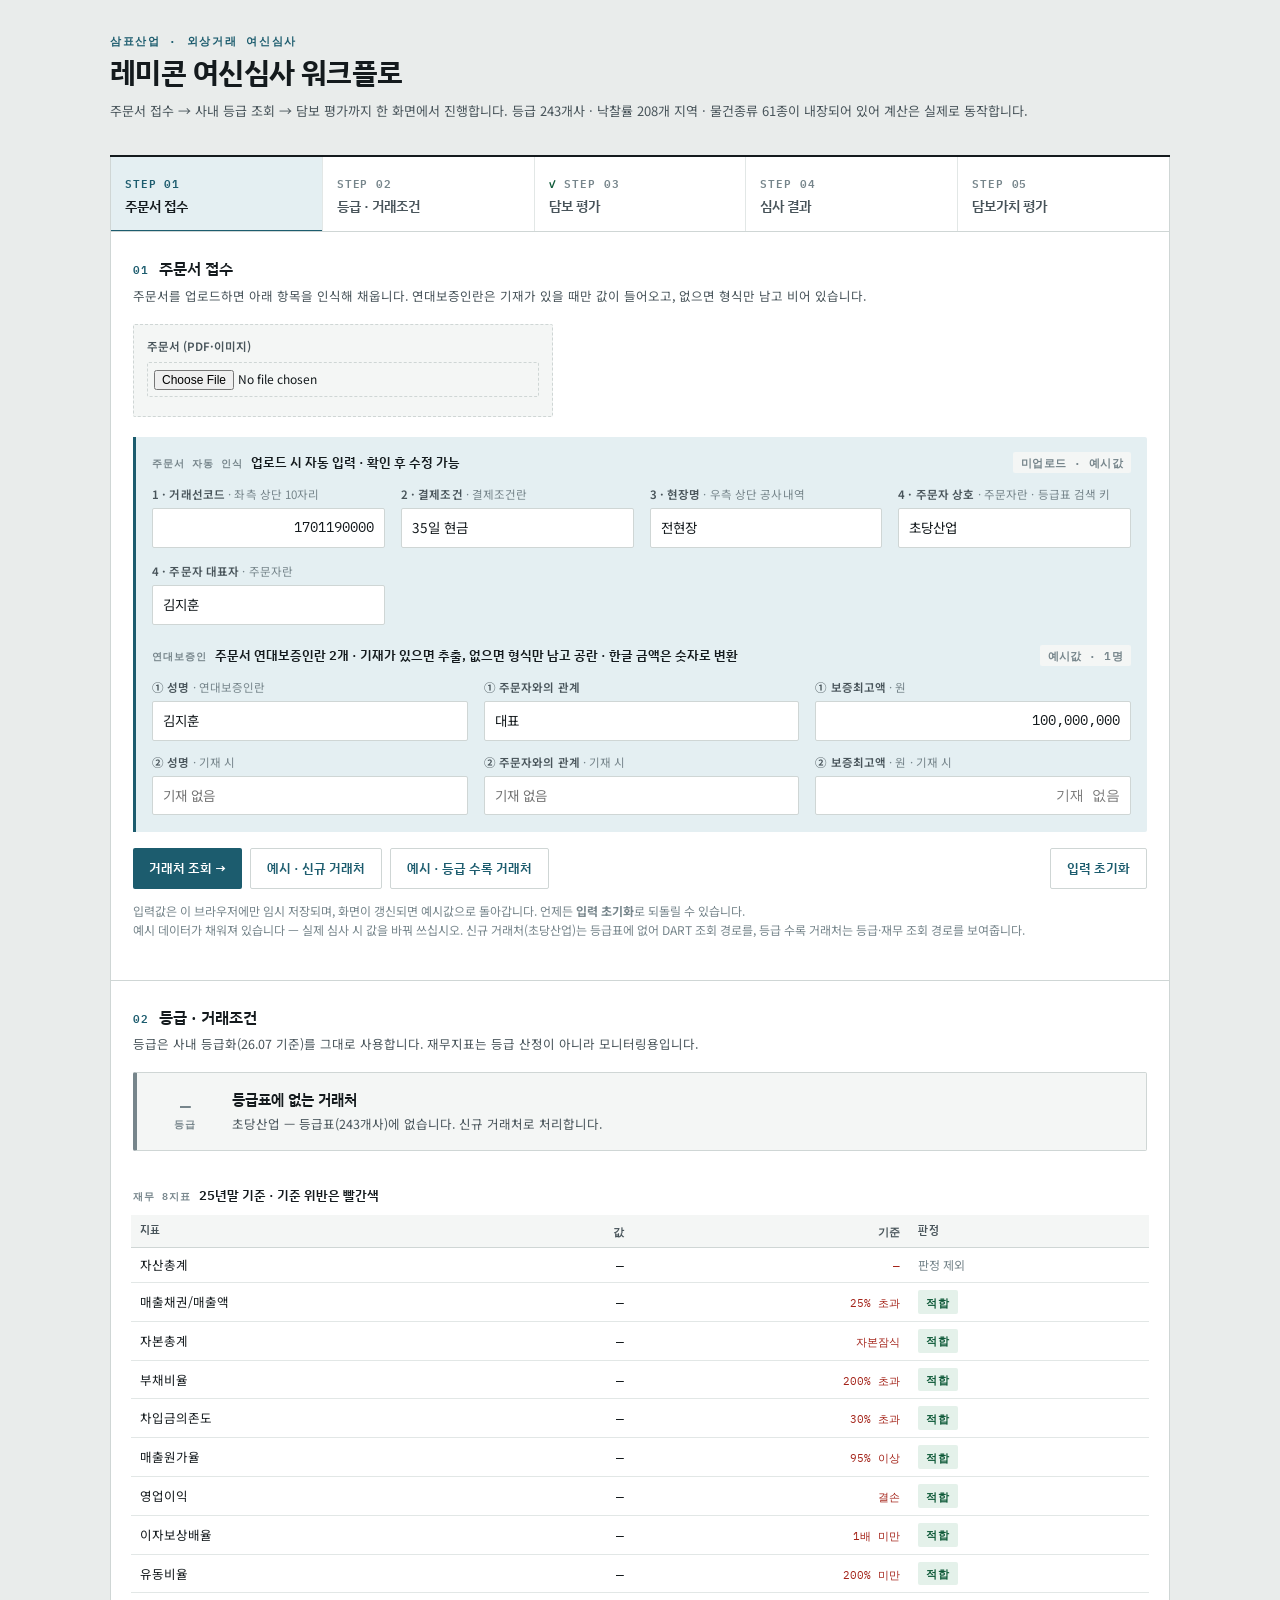
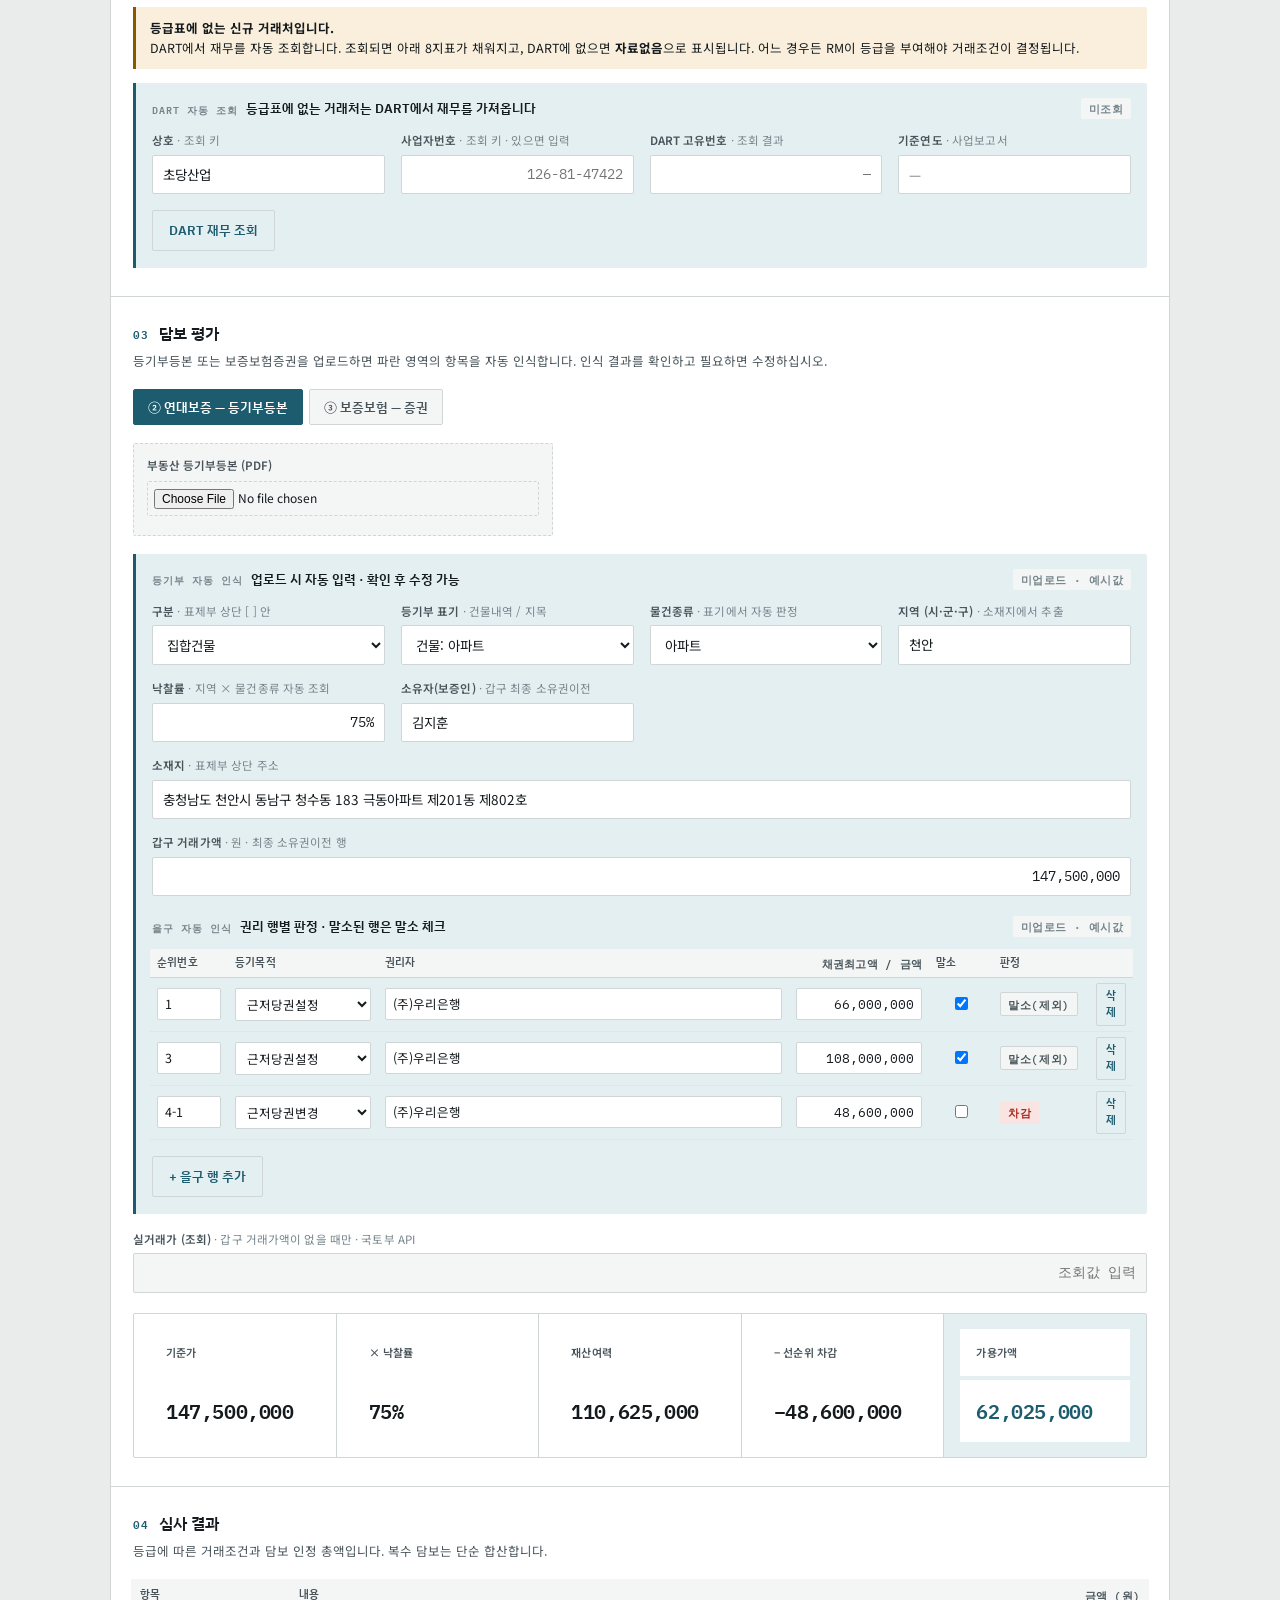
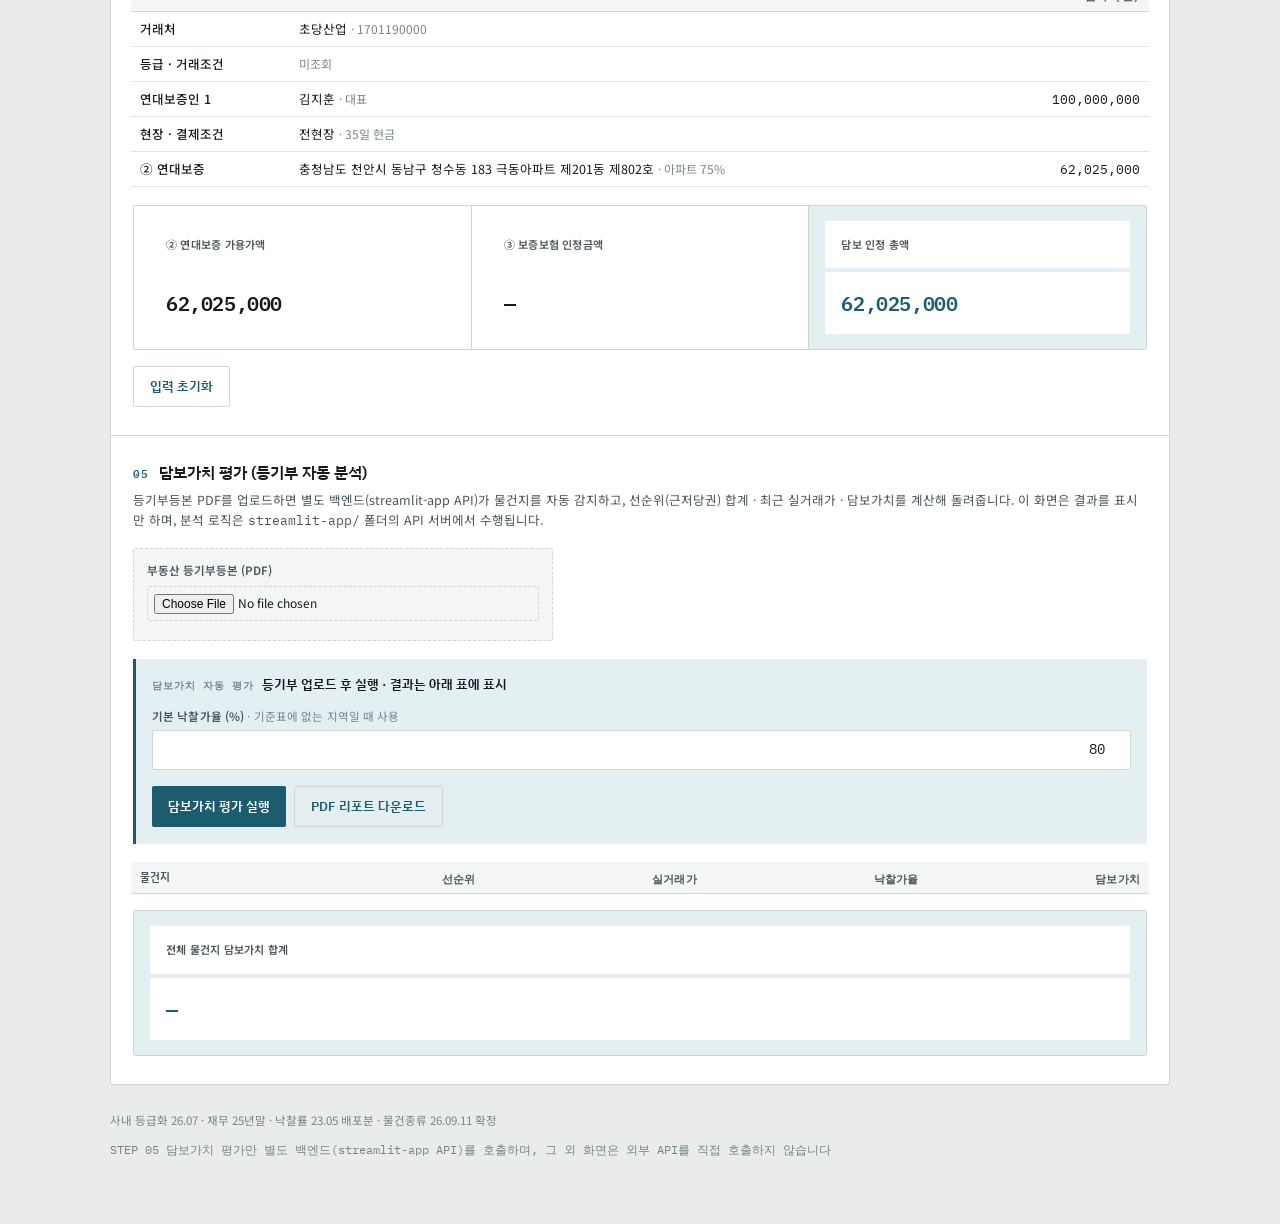
==== commit 36cb2f64: "물건지별 최근 실거래 목록(호갱노노/국토부) 표시 추가 - full_pipeline.py: 국토부 실거래 원본 리스트(molit_trades)를 결과에 포함   (호갱노노 rece" ====
--- a/credit-workflow/remicon_credit_workflow.html
+++ b/credit-workflow/remicon_credit_workflow.html
@@ -139,6 +139,8 @@
 .std{font-family:"IBM Plex Mono",monospace;font-size:10.5px;color:var(--crit-ink)}
 table.mini td,table.mini th{padding:5px 7px}
 table input,table select{padding:5px 7px;font-size:12.5px}
+.trade-detail{padding:10px 9px 16px;background:var(--surface-2)}
+.trade-detail .sub-h{margin:0 0 6px}
 
 /* ── 결과 ── */
 .total{display:grid;grid-template-columns:repeat(auto-fit,minmax(180px,1fr));gap:1px;background:var(--line);
@@ -222,22 +224,22 @@
     <div class="sub-h"><span class="tag">주문서 자동 인식</span>업로드 시 자동 입력 · 확인 후 수정 가능<span class="st" id="st_order"></span></div>
     <div class="grid">
       <label class="f"><span>1 · 거래선코드 <em>· 좌측 상단 10자리</em></span>
-        <input type="text" id="i_code" class="num" inputmode="numeric" maxlength="14" placeholder="1701190000"></label>
+        <input type="text" id="i_code" class="num" inputmode="numeric" maxlength="14" placeholder="1701190000" value="1701190000"></label>
       <label class="f"><span>2 · 결제조건 <em>· 결제조건란</em></span>
-        <input type="text" id="i_pay" placeholder="예) 35일 현금"></label>
+        <input type="text" id="i_pay" placeholder="예) 35일 현금" value="35일 현금"></label>
       <label class="f"><span>3 · 현장명 <em>· 우측 상단 공사내역</em></span>
-        <input type="text" id="i_site" placeholder="현장명 입력"></label>
+        <input type="text" id="i_site" value="전현장"></label>
       <label class="f"><span>4 · 주문자 상호 <em>· 주문자란 · 등급표 검색 키</em></span>
-        <input type="text" id="i_name" list="dl_comp" placeholder="상호 일부만 입력">
+        <input type="text" id="i_name" list="dl_comp" placeholder="상호 일부만 입력" value="초당산업">
         <datalist id="dl_comp"></datalist></label>
       <label class="f"><span>4 · 주문자 대표자 <em>· 주문자란</em></span>
-        <input type="text" id="i_ceo" placeholder="대표자명"></label>
+        <input type="text" id="i_ceo" value="김지훈"></label>
     </div>
       <div class="sub-h" style="margin-top:20px"><span class="tag">연대보증인</span>주문서 연대보증인란 2개 · 기재가 있으면 추출, 없으면 형식만 남고 공란 · 한글 금액은 숫자로 변환<span class="st" id="st_gr"></span></div>
       <div class="grid">
-        <label class="f"><span>① 성명 <em>· 연대보증인란</em></span><input type="text" id="i_gr" placeholder="기재 없음"></label>
-        <label class="f"><span>① 주문자와의 관계</span><input type="text" id="i_grrel" placeholder="기재 없음"></label>
-        <label class="f"><span>① 보증최고액 <em>· 원</em></span><input type="text" id="i_grmax" class="num" placeholder="기재 없음"></label>
+        <label class="f"><span>① 성명 <em>· 연대보증인란</em></span><input type="text" id="i_gr" value="김지훈"></label>
+        <label class="f"><span>① 주문자와의 관계</span><input type="text" id="i_grrel" value="대표"></label>
+        <label class="f"><span>① 보증최고액 <em>· 원</em></span><input type="text" id="i_grmax" class="num" value="100,000,000"></label>
       </div>
       <div class="grid" style="margin-top:12px">
         <label class="f"><span>② 성명 <em>· 기재 시</em></span><input type="text" id="i_gr2" placeholder="기재 없음"></label>
@@ -517,13 +519,9 @@
   f_deungi:{got:'f_deungi_got',st:['st_deungi','st_eul'],n:[8,3],label:['8개 항목','을구 3행']},
   f_ins:{got:'f_ins_got',st:['st_ins'],n:[9],label:['9개 항목']}};
 function setSt(id,cls,txt){const e=$(id);if(!e)return;e.className='st '+cls;e.textContent=txt}
-/* 주문서 미업로드 시 빈 값(placeholder="기재 없음"/자체 안내문구)으로 되돌리는 항목들.
-   연대보증인 ①(i_gr/i_grrel/i_grmax)도 ②와 동일하게 "기재 없음"으로 취급한다. */
-const ORDER_FIELDS=['i_code','i_pay','i_site','i_name','i_ceo','i_gr','i_grrel','i_grmax'];
-function clearOrderFields(){ORDER_FIELDS.forEach(id=>{if($(id))$(id).value=''})}
 function grSt(uploaded){
   const n=[($('i_gr').value||'').trim(),($('i_gr2')?$('i_gr2').value:'').trim()].filter(Boolean).length;
-  if(!uploaded){setSt('st_gr','off',n?'예시값 · '+n+'명':'기재 없음 · 공란');return}
+  if(!uploaded){setSt('st_gr','off',n?'예시값 · '+n+'명':'공란');return}
   setSt('st_gr',n?'on':'off',n?'기재 '+n+'명 · 추출':'기재 없음 · 공란');
 }
 Object.keys(OCR).forEach(k=>{
@@ -533,7 +531,7 @@
   $(k).addEventListener('change',e=>{
     const f=e.target.files&&e.target.files[0];
     $(c.got).textContent=f?(f.name+' · '+Math.round(f.size/1024)+' KB'):'';
-    if(!f){c.st.forEach(id=>setSt(id,'off','미업로드 · 예시값'));if(k==='f_order'){clearOrderFields();grSt(false);markDone(0,false)}save();return}
+    if(!f){c.st.forEach(id=>setSt(id,'off','미업로드 · 예시값'));if(k==='f_order'){grSt(false);markDone(0,false)}save();return}
     c.st.forEach(id=>setSt(id,'run','인식 중…'));
     setTimeout(()=>{c.st.forEach((id,i)=>setSt(id,'on','인식 완료 · '+c.label[i]));if(k==='f_order')grSt(true)},700);
     if(k==='f_order')markDone(0,true);
@@ -831,6 +829,45 @@
   $('f_collateral_pdf_got').textContent=f?(f.name+' · '+Math.round(f.size/1024)+' KB'):'';
 });
 
+function fmtTradeDate(y,m,d){
+  if(y&&m&&d)return y+'.'+String(m).padStart(2,'0')+'.'+String(d).padStart(2,'0');
+  return '—';
+}
+
+function hgnnTradeRows(trades){
+  return (trades||[]).slice(0,5).map(t=>{
+    const dm=String(t.date||'').match(/^(\d{4})-(\d{2})-(\d{2})/);
+    return '<tr>'+
+      '<td>'+(dm?fmtTradeDate(dm[1],dm[2],dm[3]):'—')+'</td>'+
+      '<td class="n">'+(t.floor!=null?t.floor+'층':'—')+'</td>'+
+      '<td class="n">'+(t.price!=null?W(Math.round(t.price*10000)):'—')+'</td>'+
+      '</tr>';
+  }).join('');
+}
+
+function molitTradeRows(trades){
+  return (trades||[]).slice(0,5).map(t=>{
+    const amt=parseInt(String(t.dealAmount||'').replace(/,/g,''),10);
+    return '<tr>'+
+      '<td>'+fmtTradeDate(t.dealYear,t.dealMonth,t.dealDay)+'</td>'+
+      '<td class="n">'+(t.floor!=null?t.floor+'층':'—')+'</td>'+
+      '<td class="n">'+(t.excluUseAr?Number(t.excluUseAr).toFixed(1)+'㎡':'—')+'</td>'+
+      '<td class="n">'+(!isNaN(amt)?W(amt*10000):'—')+'</td>'+
+      '</tr>';
+  }).join('');
+}
+
+function renderTradeDetail(p){
+  const hgnnRows=hgnnTradeRows(p.recent_trades);
+  const molitRows=molitTradeRows(p.molit_trades);
+  return '<div class="trade-detail">'+
+    '<div class="sub-h"><span class="tag">호갱노노 최근 실거래</span>'+(p.hogangnono_price!=null?'평균 '+W(p.hogangnono_price):'거래 없음')+'</div>'+
+    (hgnnRows?'<table class="mini"><thead><tr><th>거래일</th><th class="n">층</th><th class="n">금액</th></tr></thead><tbody>'+hgnnRows+'</tbody></table>':'<div class="muted">최근 거래 내역 없음</div>')+
+    '<div class="sub-h" style="margin-top:12px"><span class="tag">국토부 실거래가 (최근 3개월)</span>'+(p.molit_price!=null?'평균 '+W(p.molit_price)+' · '+(p.molit_trade_count||0)+'건':'거래 없음')+'</div>'+
+    (molitRows?'<table class="mini"><thead><tr><th>거래일</th><th class="n">층</th><th class="n">전용면적</th><th class="n">금액</th></tr></thead><tbody>'+molitRows+'</tbody></table>':'<div class="muted">최근 거래 내역 없음</div>')+
+    '</div>';
+}
+
 function renderCollateralResult(data){
   const tbody=$('collateral_tbl').querySelector('tbody');
   tbody.innerHTML='';
@@ -844,6 +881,13 @@
       '<td class="n">'+rateTxt+'</td>'+
       '<td class="n">'+(p.collateral_value!=null?W(p.collateral_value):'—')+'</td>';
     tbody.appendChild(tr);
+
+    const dtr=document.createElement('tr');
+    const dtd=document.createElement('td');
+    dtd.colSpan=5;
+    dtd.innerHTML=renderTradeDetail(p);
+    dtr.appendChild(dtd);
+    tbody.appendChild(dtr);
   });
   $('o_collateral_total').textContent=data.grand_total_collateral!=null?W(data.grand_total_collateral):'—';
 }
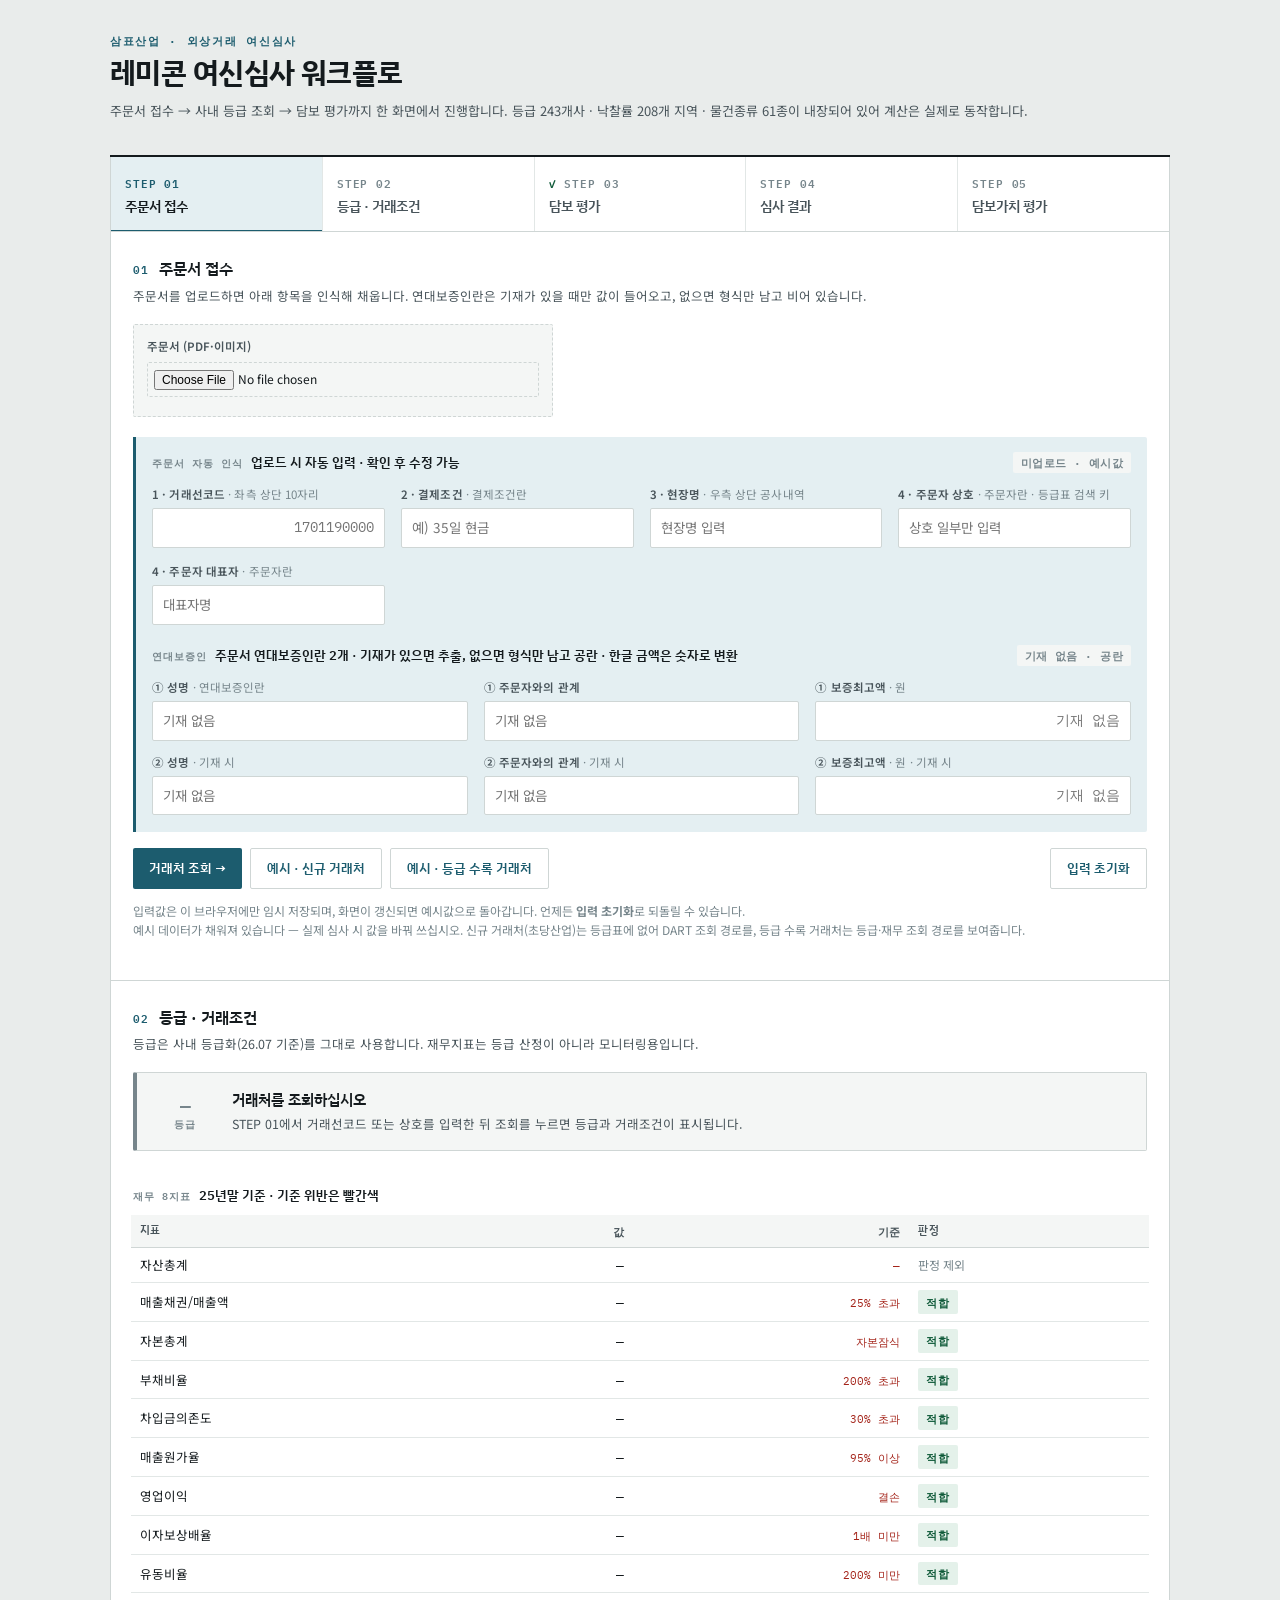
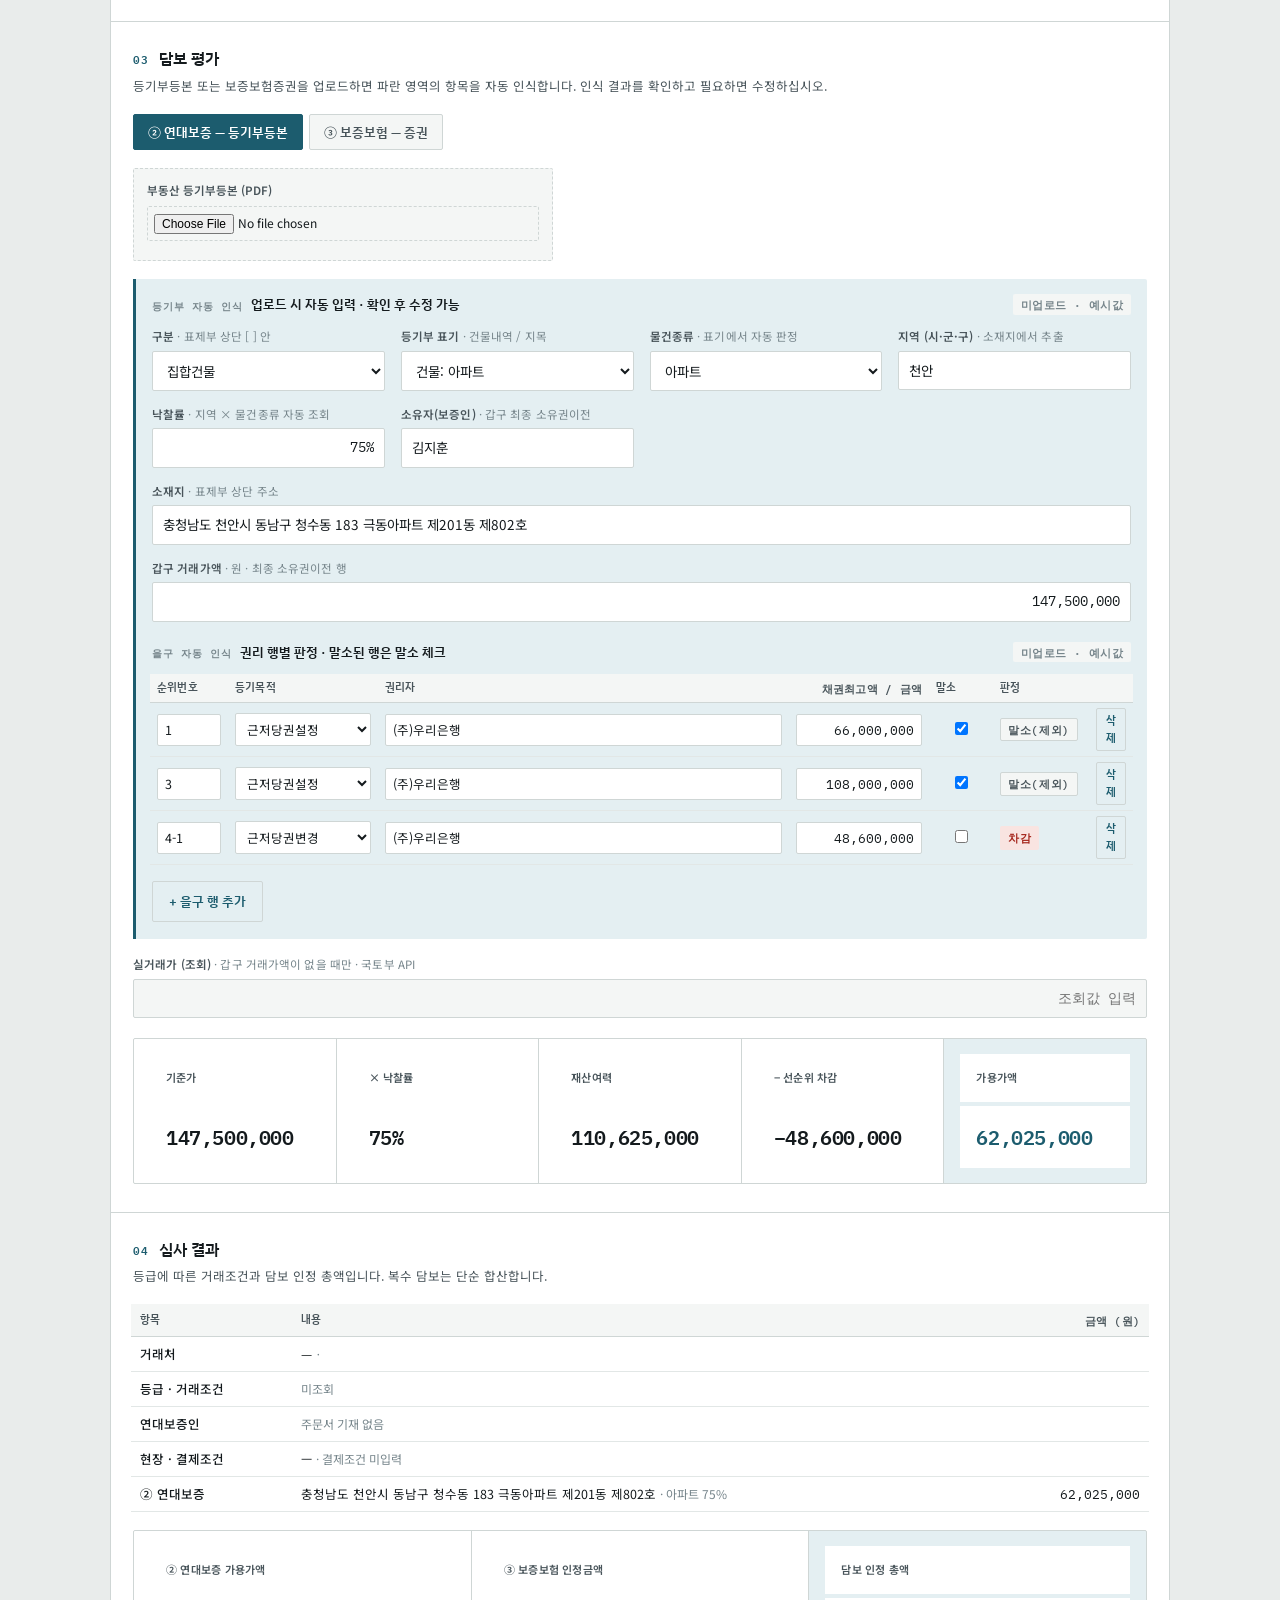
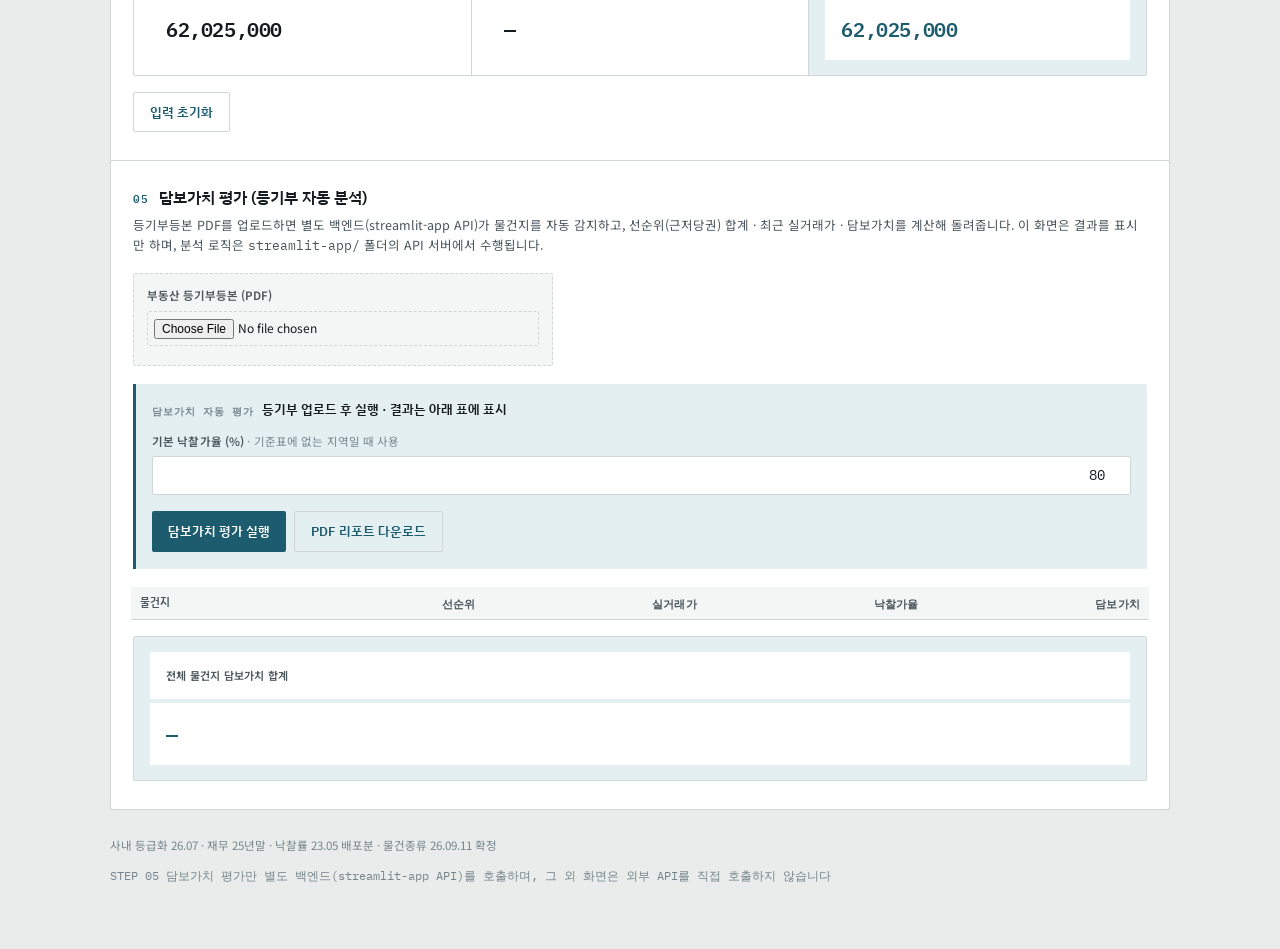
==== commit ab36b338: "Merge origin/main (STEP1 주문서 미업로드 처리) into main" ====
--- a/credit-workflow/remicon_credit_workflow.html
+++ b/credit-workflow/remicon_credit_workflow.html
@@ -224,22 +224,22 @@
     <div class="sub-h"><span class="tag">주문서 자동 인식</span>업로드 시 자동 입력 · 확인 후 수정 가능<span class="st" id="st_order"></span></div>
     <div class="grid">
       <label class="f"><span>1 · 거래선코드 <em>· 좌측 상단 10자리</em></span>
-        <input type="text" id="i_code" class="num" inputmode="numeric" maxlength="14" placeholder="1701190000" value="1701190000"></label>
+        <input type="text" id="i_code" class="num" inputmode="numeric" maxlength="14" placeholder="1701190000"></label>
       <label class="f"><span>2 · 결제조건 <em>· 결제조건란</em></span>
-        <input type="text" id="i_pay" placeholder="예) 35일 현금" value="35일 현금"></label>
+        <input type="text" id="i_pay" placeholder="예) 35일 현금"></label>
       <label class="f"><span>3 · 현장명 <em>· 우측 상단 공사내역</em></span>
-        <input type="text" id="i_site" value="전현장"></label>
+        <input type="text" id="i_site" placeholder="현장명 입력"></label>
       <label class="f"><span>4 · 주문자 상호 <em>· 주문자란 · 등급표 검색 키</em></span>
-        <input type="text" id="i_name" list="dl_comp" placeholder="상호 일부만 입력" value="초당산업">
+        <input type="text" id="i_name" list="dl_comp" placeholder="상호 일부만 입력">
         <datalist id="dl_comp"></datalist></label>
       <label class="f"><span>4 · 주문자 대표자 <em>· 주문자란</em></span>
-        <input type="text" id="i_ceo" value="김지훈"></label>
+        <input type="text" id="i_ceo" placeholder="대표자명"></label>
     </div>
       <div class="sub-h" style="margin-top:20px"><span class="tag">연대보증인</span>주문서 연대보증인란 2개 · 기재가 있으면 추출, 없으면 형식만 남고 공란 · 한글 금액은 숫자로 변환<span class="st" id="st_gr"></span></div>
       <div class="grid">
-        <label class="f"><span>① 성명 <em>· 연대보증인란</em></span><input type="text" id="i_gr" value="김지훈"></label>
-        <label class="f"><span>① 주문자와의 관계</span><input type="text" id="i_grrel" value="대표"></label>
-        <label class="f"><span>① 보증최고액 <em>· 원</em></span><input type="text" id="i_grmax" class="num" value="100,000,000"></label>
+        <label class="f"><span>① 성명 <em>· 연대보증인란</em></span><input type="text" id="i_gr" placeholder="기재 없음"></label>
+        <label class="f"><span>① 주문자와의 관계</span><input type="text" id="i_grrel" placeholder="기재 없음"></label>
+        <label class="f"><span>① 보증최고액 <em>· 원</em></span><input type="text" id="i_grmax" class="num" placeholder="기재 없음"></label>
       </div>
       <div class="grid" style="margin-top:12px">
         <label class="f"><span>② 성명 <em>· 기재 시</em></span><input type="text" id="i_gr2" placeholder="기재 없음"></label>
@@ -519,9 +519,13 @@
   f_deungi:{got:'f_deungi_got',st:['st_deungi','st_eul'],n:[8,3],label:['8개 항목','을구 3행']},
   f_ins:{got:'f_ins_got',st:['st_ins'],n:[9],label:['9개 항목']}};
 function setSt(id,cls,txt){const e=$(id);if(!e)return;e.className='st '+cls;e.textContent=txt}
+/* 주문서 미업로드 시 빈 값(placeholder="기재 없음"/자체 안내문구)으로 되돌리는 항목들.
+   연대보증인 ①(i_gr/i_grrel/i_grmax)도 ②와 동일하게 "기재 없음"으로 취급한다. */
+const ORDER_FIELDS=['i_code','i_pay','i_site','i_name','i_ceo','i_gr','i_grrel','i_grmax'];
+function clearOrderFields(){ORDER_FIELDS.forEach(id=>{if($(id))$(id).value=''})}
 function grSt(uploaded){
   const n=[($('i_gr').value||'').trim(),($('i_gr2')?$('i_gr2').value:'').trim()].filter(Boolean).length;
-  if(!uploaded){setSt('st_gr','off',n?'예시값 · '+n+'명':'공란');return}
+  if(!uploaded){setSt('st_gr','off',n?'예시값 · '+n+'명':'기재 없음 · 공란');return}
   setSt('st_gr',n?'on':'off',n?'기재 '+n+'명 · 추출':'기재 없음 · 공란');
 }
 Object.keys(OCR).forEach(k=>{
@@ -531,7 +535,7 @@
   $(k).addEventListener('change',e=>{
     const f=e.target.files&&e.target.files[0];
     $(c.got).textContent=f?(f.name+' · '+Math.round(f.size/1024)+' KB'):'';
-    if(!f){c.st.forEach(id=>setSt(id,'off','미업로드 · 예시값'));if(k==='f_order'){grSt(false);markDone(0,false)}save();return}
+    if(!f){c.st.forEach(id=>setSt(id,'off','미업로드 · 예시값'));if(k==='f_order'){clearOrderFields();grSt(false);markDone(0,false)}save();return}
     c.st.forEach(id=>setSt(id,'run','인식 중…'));
     setTimeout(()=>{c.st.forEach((id,i)=>setSt(id,'on','인식 완료 · '+c.label[i]));if(k==='f_order')grSt(true)},700);
     if(k==='f_order')markDone(0,true);
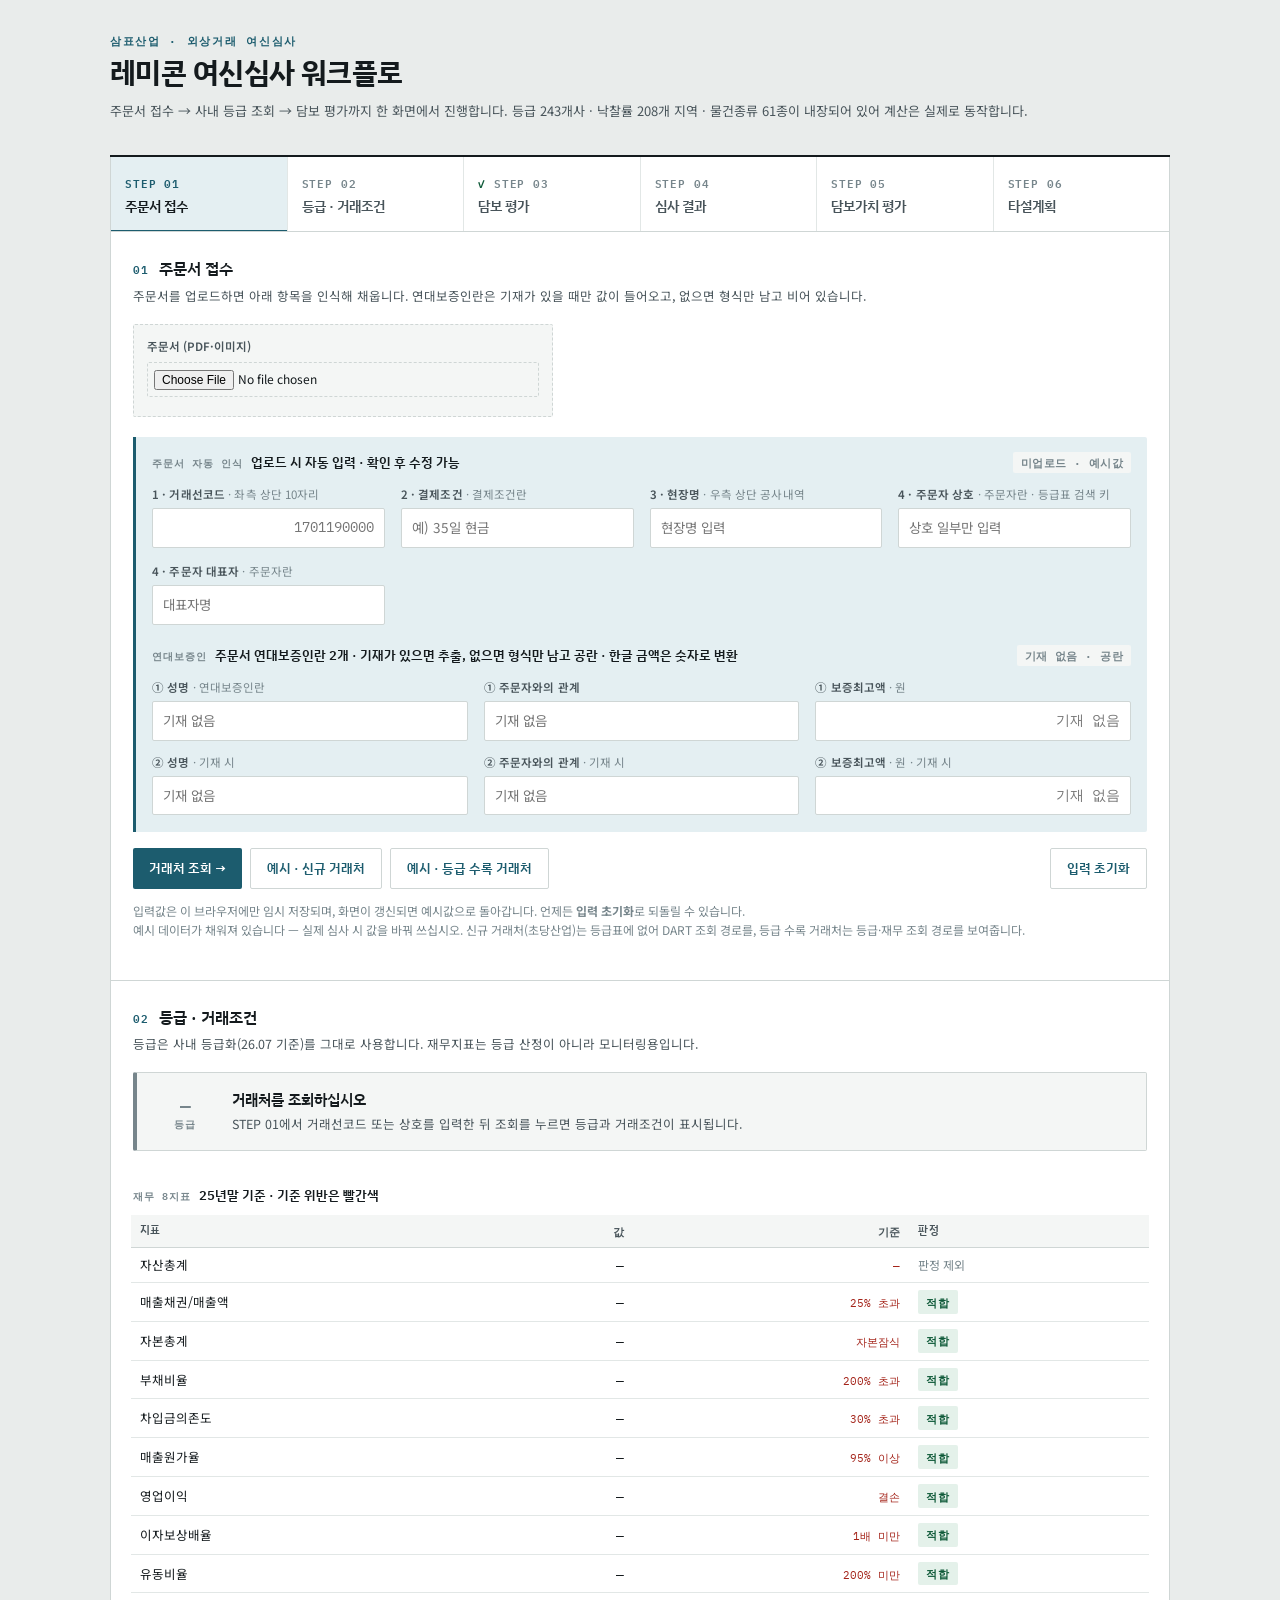
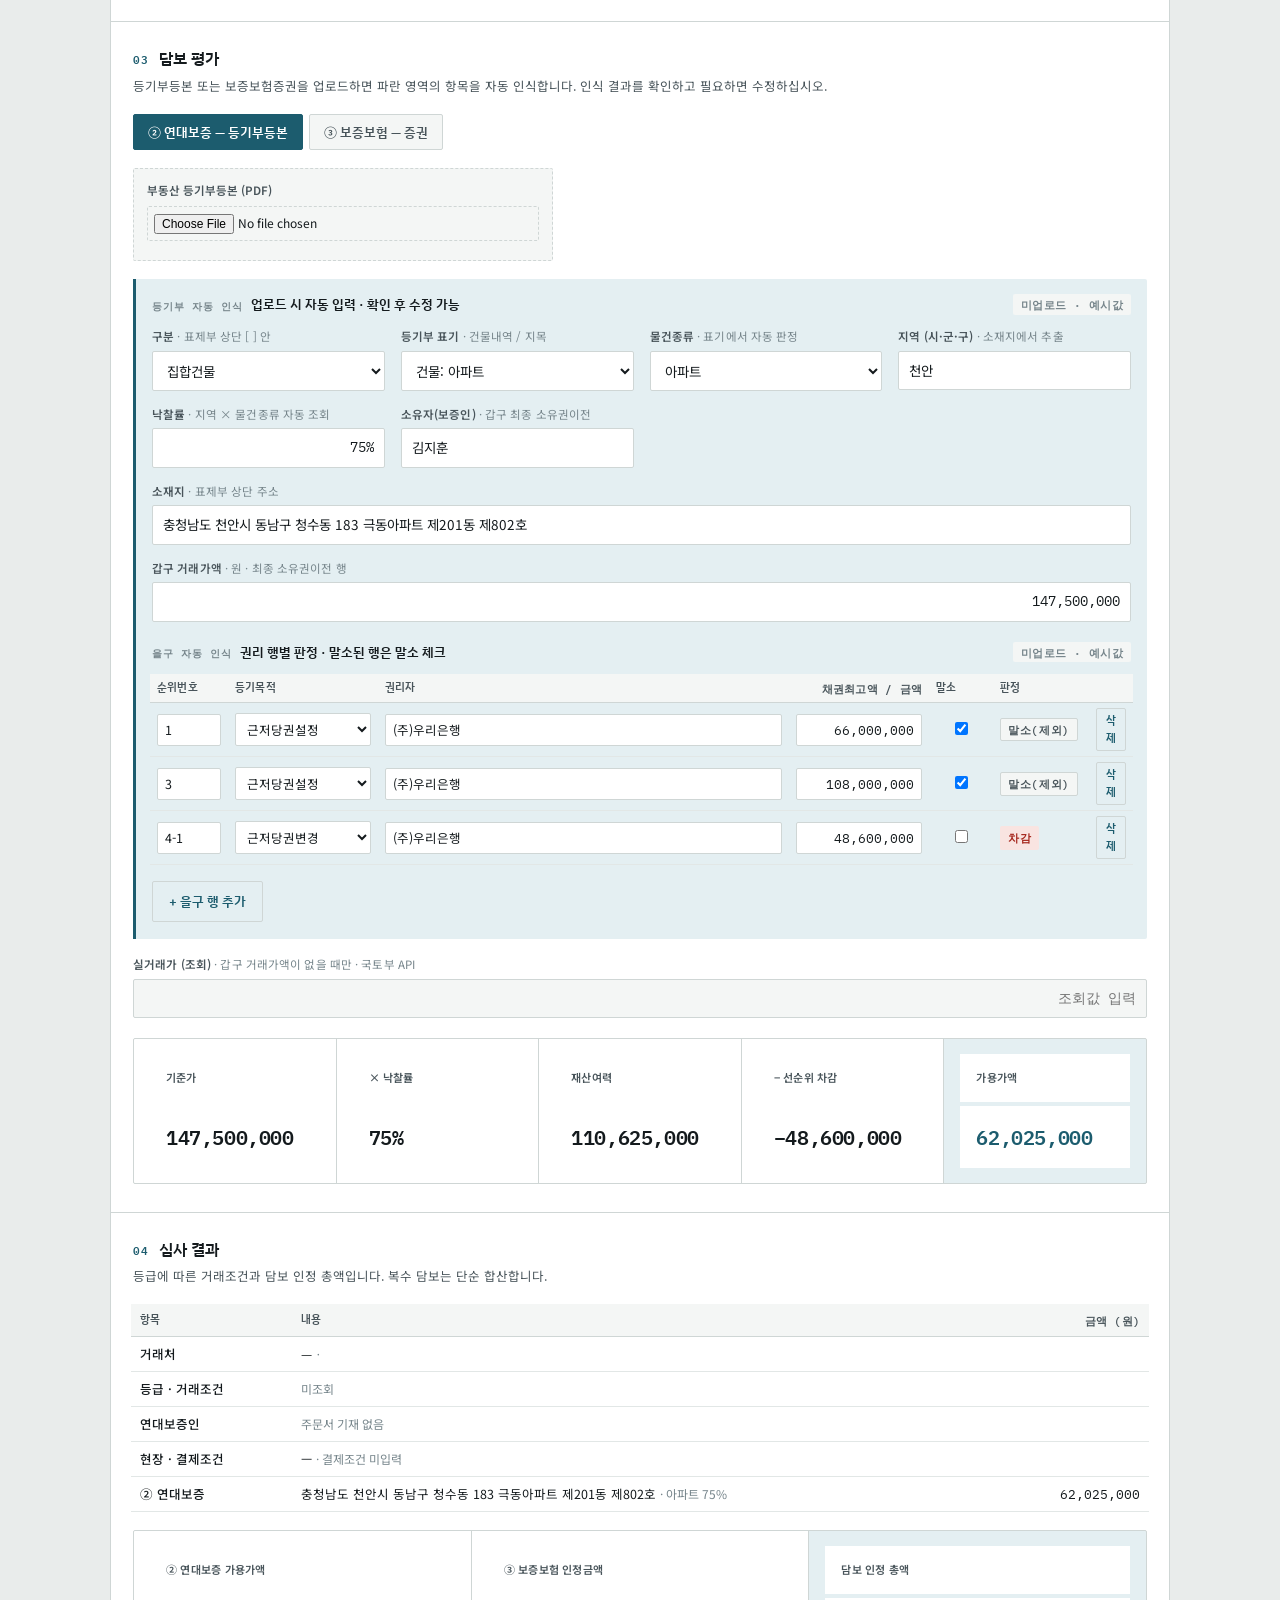
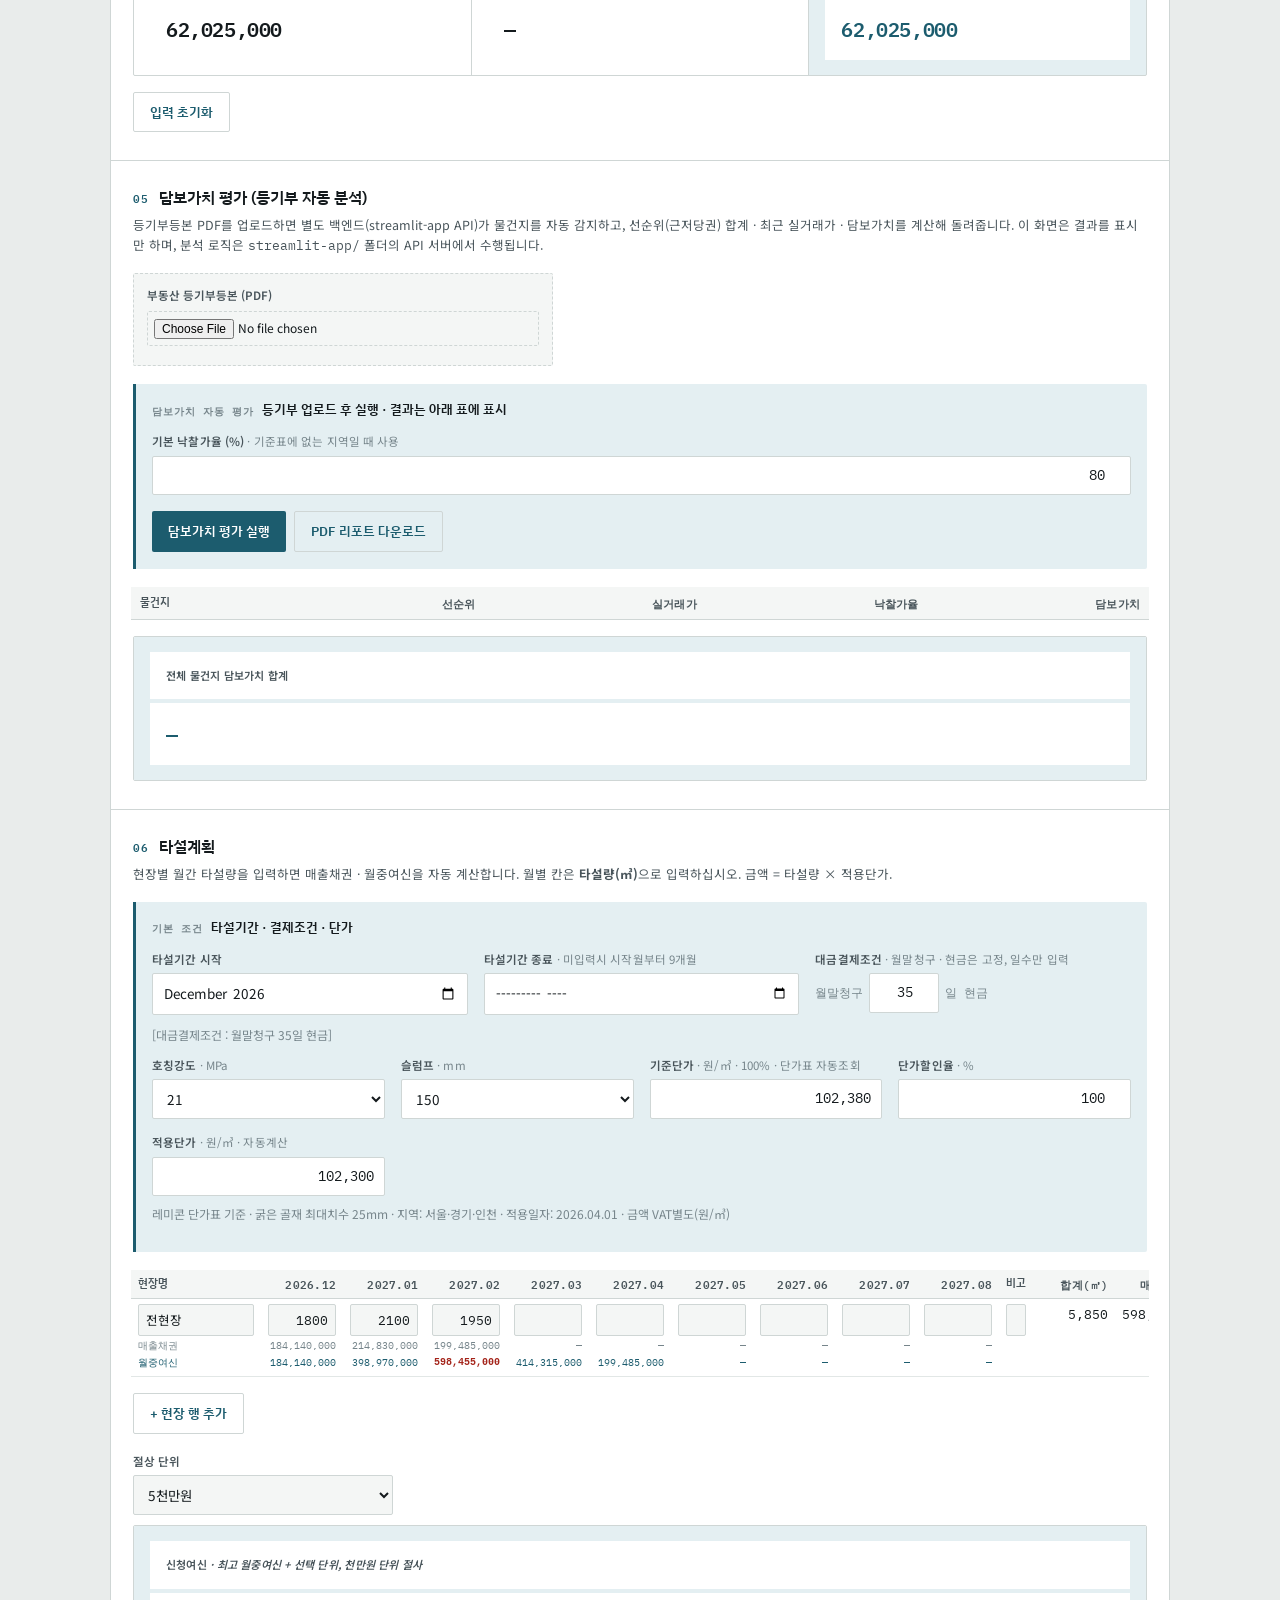
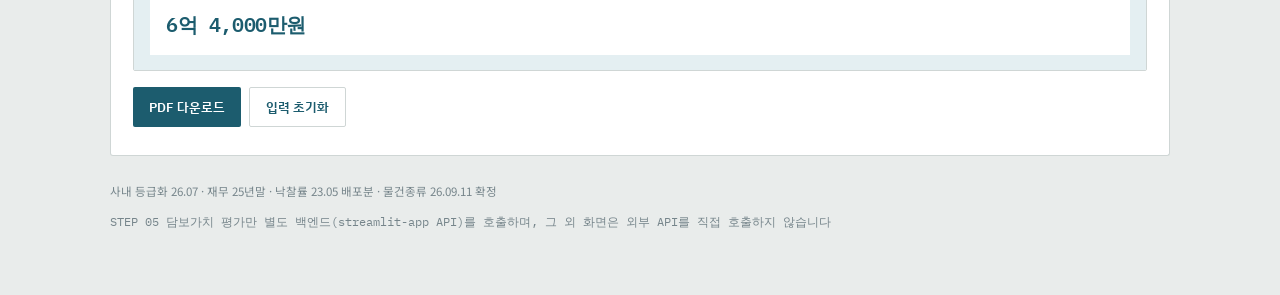
==== commit 6c0ba617: "STEP 06 타설계획: 신청여신 산출, PDF 다운로드, 표 레이아웃 개선 - 타설기간(시작~종료 연월)으로 동적 월 컬럼 생성, 연월 키로 값 보존 - 대금결제조건: 월말청구/" ====
--- a/credit-workflow/remicon_credit_workflow.html
+++ b/credit-workflow/remicon_credit_workflow.html
@@ -73,7 +73,7 @@
 
 /* ── 패널 ── */
 main{display:grid;grid-template-columns:1fr;gap:0}
-section.panel{background:var(--surface);border:1px solid var(--line);border-top:0;padding:24px 22px 28px}
+section.panel{background:var(--surface);border:1px solid var(--line);border-top:0;padding:24px 22px 28px;min-width:0}
 section.panel:last-of-type{border-radius:0 0 3px 3px}
 .panel > h2{font-size:16px;font-weight:600;margin:0 0 4px;display:flex;align-items:baseline;gap:10px}
 .panel > h2 .stepno{font-family:"IBM Plex Mono",monospace;font-size:11px;color:var(--accent);font-weight:600;letter-spacing:.1em}
@@ -139,6 +139,13 @@
 .std{font-family:"IBM Plex Mono",monospace;font-size:10.5px;color:var(--crit-ink)}
 table.mini td,table.mini th{padding:5px 7px}
 table input,table select{padding:5px 7px;font-size:12.5px}
+#ts_tbl td{vertical-align:top}
+#ts_tbl td input{margin-top:0}
+/* 타설기간이 길어져 월 컬럼이 많아져도 표가 화면폭에 눌려 찌그러지지 않도록,
+   폭을 콘텐츠 기준으로 늘리고(overflow-x:auto인 .tw가 가로 스크롤 처리) 각 칸에 최소 너비를 둔다 */
+#ts_tbl{width:auto;min-width:100%}
+#ts_tbl th:first-child,#ts_tbl td:first-child{min-width:130px}
+#ts_tbl th.n,#ts_tbl td.n{min-width:82px}
 .trade-detail{padding:10px 9px 16px;background:var(--surface-2)}
 .trade-detail .sub-h{margin:0 0 6px}
 
@@ -189,6 +196,25 @@
   .verdict .badge{text-align:left}
 }
 @media (prefers-reduced-motion:reduce){*{transition:none!important;animation:none!important}}
+
+/* ── 타설계획 PDF(인쇄) 전용 뷰 ── */
+#ts_print_area{font-family:"IBM Plex Sans KR",sans-serif;color:#111;background:#fff}
+#ts_print_area h1{font-size:18px;margin:0 0 4px}
+#ts_print_area .pr-sub{font-size:11px;color:#555;margin:0 0 14px}
+#ts_print_area .pr-cond{font-size:12px;margin:0 0 14px;line-height:1.7}
+#ts_print_area table{border-collapse:collapse;width:100%;font-size:10.5px}
+#ts_print_area th,#ts_print_area td{border:1px solid #999;padding:4px 5px;text-align:center;vertical-align:middle}
+#ts_print_area th{background:#eee}
+#ts_print_area td.pr-site{text-align:center;font-weight:600}
+#ts_print_area td.pr-rowlabel{text-align:left;color:#555;white-space:nowrap;background:#f7f7f7}
+#ts_print_area td.pr-rowlabel.pr-loan{color:#a4241a}
+#ts_print_area .pr-total{margin-top:16px;font-size:13px;font-weight:700}
+@media print{
+  body *{visibility:hidden}
+  #ts_print_area,#ts_print_area *{visibility:visible}
+  #ts_print_area{position:absolute;left:0;top:0;width:100%;display:block!important}
+  @page{size:A4 landscape;margin:12mm}
+}
 </style>
 </head>
 <body>
@@ -206,6 +232,7 @@
   <button type="button" role="tab" id="t3" aria-selected="false" data-go="p3"><span class="num">STEP 03</span><span class="nm">담보 평가</span></button>
   <button type="button" role="tab" id="t4" aria-selected="false" data-go="p4"><span class="num">STEP 04</span><span class="nm">심사 결과</span></button>
   <button type="button" role="tab" id="t5" aria-selected="false" data-go="p5"><span class="num">STEP 05</span><span class="nm">담보가치 평가</span></button>
+  <button type="button" role="tab" id="t6" aria-selected="false" data-go="p6"><span class="num">STEP 06</span><span class="nm">타설계획</span></button>
 </div>
 
 <main>
@@ -445,7 +472,69 @@
   </div>
   <div id="collateral_flag"></div>
 </section>
+
+<!-- ══════════ STEP 6 ══════════ -->
+<section class="panel" id="p6">
+  <h2><span class="stepno">06</span>타설계획</h2>
+  <p class="hint">현장별 월간 타설량을 입력하면 매출채권 · 월중여신을 자동 계산합니다.
+    월별 칸은 <b>타설량(㎥)</b>으로 입력하십시오. 금액 = 타설량 × 적용단가.</p>
+
+  <div class="ocr">
+    <div class="sub-h"><span class="tag">기본 조건</span>타설기간 · 결제조건 · 단가</div>
+    <div class="grid">
+      <label class="f"><span>타설기간 시작</span><input type="month" id="i_ts_start"></label>
+      <label class="f"><span>타설기간 종료 <em>· 미입력시 시작월부터 9개월</em></span><input type="month" id="i_ts_end"></label>
+      <label class="f"><span>대금결제조건 <em>· 월말청구 · 현금은 고정, 일수만 입력</em></span>
+        <div style="display:flex;align-items:center;gap:6px">
+          <span class="mono muted">월말청구</span>
+          <input type="number" id="i_ts_days" class="num" min="0" style="width:70px">
+          <span class="mono muted">일 현금</span>
+        </div></label>
+    </div>
+    <p class="muted" id="ts_paycond_display" style="margin-top:10px"></p>
+    <div class="grid" style="margin-top:12px">
+      <label class="f"><span>호칭강도 <em>· MPa</em></span>
+        <select id="i_ts_strength"></select></label>
+      <label class="f"><span>슬럼프 <em>· mm</em></span>
+        <select id="i_ts_slump"></select></label>
+      <label class="f"><span>기준단가 <em>· 원/㎥ · 100% · 단가표 자동조회</em></span>
+        <input type="text" id="o_ts_baseprice" class="num" readonly></label>
+      <label class="f"><span>단가할인율 <em>· %</em></span>
+        <input type="number" id="i_ts_discount" class="num" min="0" max="100" step="0.1" value="100"></label>
+      <label class="f"><span>적용단가 <em>· 원/㎥ · 자동계산</em></span>
+        <input type="text" id="o_ts_price" class="num" readonly></label>
+    </div>
+    <p class="muted" style="margin-top:8px">레미콘 단가표 기준 · 굵은 골재 최대치수 25mm · 지역: 서울·경기·인천 · 적용일자: 2026.04.01 · 금액 VAT별도(원/㎥)</p>
+  </div>
+
+  <div class="tw" style="margin-top:18px">
+    <table class="mini" id="ts_tbl"><thead><tr id="ts_thead_row">
+      <th>현장명</th><th>비고</th><th class="n">합계(㎥)</th><th></th>
+    </tr></thead><tbody></tbody></table>
+  </div>
+  <div class="row-actions"><button type="button" class="act ghost" id="btn_add_ts">+ 현장 행 추가</button></div>
+
+  <div id="ts_flag"></div>
+
+  <div class="grid" style="margin-top:18px;max-width:260px">
+    <label class="f"><span>절상 단위</span>
+      <select id="i_ts_roundunit">
+        <option value="10000000">천만원</option>
+        <option value="50000000" selected>5천만원</option>
+        <option value="100000000">1억원</option>
+      </select></label>
+  </div>
+  <div class="total" style="margin-top:10px">
+    <div class="hi"><div class="k">신청여신 <em>· 최고 월중여신 + 선택 단위, 천만원 단위 절사</em></div><div class="v" id="o_ts_apply">—</div></div>
+  </div>
+
+  <div class="row-actions">
+    <button type="button" class="act" id="btn_ts_pdf">PDF 다운로드</button>
+    <button type="button" class="act ghost" id="btn_reset_ts">입력 초기화</button>
+  </div>
+</section>
 </main>
+<div id="ts_print_area" style="display:none"></div>
 
 <footer class="foot">
   <span>사내 등급화 26.07 · 재무 25년말 · 낙찰률 23.05 배포분 · 물건종류 26.09.11 확정</span>
@@ -460,6 +549,17 @@
 const $=id=>document.getElementById(id);
 const W=n=>n==null||isNaN(n)?'—':Math.round(n).toLocaleString('ko-KR');
 const num=s=>{const d=String(s==null?'':s).replace(/[^0-9.-]/g,'');return d===''?null:Number(d)};
+function formatEok(n){
+  // 억/천만원 단위로 보기 좋게 표시 (예: 450000000 -> "4억 5,000만원")
+  if(!n)return'—';
+  const eok=Math.floor(n/100000000);
+  const man=Math.round((n%100000000)/10000);
+  let s='';
+  if(eok)s+=eok+'억';
+  if(man)s+=(s?' ':'')+man.toLocaleString('ko-KR')+'만원';
+  if(!eok&&!man)s=W(n)+'원';
+  return s;
+}
 const digits=s=>String(s==null?'':s).replace(/\D/g,'');
 /* 주문서의 한글 금액 표기를 숫자로: "일 억" → 100000000, "삼억오천만" → 350000000 */
 const KO={'영':0,'일':1,'이':2,'삼':3,'사':4,'오':5,'육':6,'칠':7,'팔':8,'구':9};
@@ -505,6 +605,19 @@
 $('i_type').innerHTML=DATA.types.map(t=>'<option>'+t+'</option>').join('');
 const dt=['— 직접 선택 —'].concat(Object.keys(DATA.bldg).map(k=>'건물: '+k)).concat(Object.keys(DATA.land).map(k=>'지목: '+k));
 $('i_deungi_type').innerHTML=dt.map(t=>'<option>'+t+'</option>').join('');
+
+/* ── 레미콘 단가표 (100% 기준 · 굵은골재 최대치수 25mm · 서울·경기·인천 · 2026.04.01 적용 · 원/㎥ · VAT별도) ── */
+const TS_PRICE_TABLE={
+  80:  {'13.5':84560,'15':86330,'16':87840,'18':95880,'21':97800,'24':102230,'27':106020,'30':111390,'33':113940,'35':116260,'38':125000,'40':130840},
+  120: {'13.5':85950,'15':87840,'16':89610,'18':97550,'21':100330,'24':105070,'27':109180,'30':114240,'33':116850,'35':119040,'38':127790,'40':133630},
+  150: {'13.5':86830,'15':89230,'16':91130,'18':98540,'21':102380,'24':106970,'27':111710,'30':116920,'33':119590,'35':121430,'38':130430,'40':136430},
+  180: {'13.5':87970,'15':90750,'16':92390,'18':100040,'21':103640,'24':109020,'27':114070,'30':119440,'33':122190,'35':123660,'38':133610,'40':140250},
+  210: {'13.5':88980,'15':91510,'16':93410,'18':101530,'21':105700,'24':111230,'27':116760,'30':122140,'33':124940,'35':126470,'38':137950,'40':145610}
+};
+const TS_STRENGTHS=['13.5','15','16','18','21','24','27','30','33','35','38','40'];
+const TS_SLUMPS=Object.keys(TS_PRICE_TABLE);
+$('i_ts_strength').innerHTML=TS_STRENGTHS.map(s=>'<option value="'+s+'"'+(s==='21'?' selected':'')+'>'+s+'</option>').join('');
+$('i_ts_slump').innerHTML=TS_SLUMPS.map(s=>'<option value="'+s+'"'+(s==='150'?' selected':'')+'>'+s+'</option>').join('');
 
 /* ── 단계 이동 ── */
 const rail=[...document.querySelectorAll('.rail button')];
@@ -776,12 +889,18 @@
 
 /* ── 로컬 임시저장 (이 브라우저에만) ── */
 const IDS=['i_code','i_pay','i_name','i_ceo','i_site','i_gr','i_grrel','i_grmax','i_gr2','i_grrel2','i_grmax2','i_gubun','i_type',
- 'i_region','i_addr','i_owner','i_gap','i_rtms','j_no','j_co','j_kind','j_insured','j_us','j_co_n','j_from','j_to','j_amt'];
+ 'i_region','i_addr','i_owner','i_gap','i_rtms','j_no','j_co','j_kind','j_insured','j_us','j_co_n','j_from','j_to','j_amt',
+ 'i_ts_start','i_ts_end','i_ts_days','i_ts_strength','i_ts_slump','i_ts_discount','i_ts_roundunit'];
 function save(){
   try{const o={};IDS.forEach(k=>o[k]=$(k).value);
     o._eul=[...$('eul_tbl').querySelectorAll('tbody tr')].map(tr=>({
       no:tr.querySelector('.e-no').value,kind:tr.querySelector('.e-kind').value,
       who:tr.querySelector('.e-who').value,amt:tr.querySelector('.e-amt').value,x:tr.querySelector('.e-x').checked}));
+    o._ts=[...$('ts_tbl').querySelectorAll('tbody tr')].map(tr=>{
+      const d={site:tr.querySelector('.ts-site').value,note:tr.querySelector('.ts-note').value};
+      tr.querySelectorAll('.ts-m').forEach(inp=>{d[inp.dataset.ym]=inp.value});
+      return d;
+    });
     o._b=BUILD;
     localStorage.setItem('yeosin.v4',JSON.stringify(o));}catch(e){}
 }
@@ -790,7 +909,11 @@
     if(o._b!==BUILD)return false;
     IDS.forEach(k=>{if(o[k]!=null)$(k).value=o[k]});
     $('eul_tbl').querySelector('tbody').innerHTML='';
-    (o._eul||[]).forEach(d=>eulRow(d)); return true;}catch(e){return false}
+    (o._eul||[]).forEach(d=>eulRow(d));
+    renderTSHead();
+    $('ts_tbl').querySelector('tbody').innerHTML='';
+    (o._ts||[]).forEach(d=>tsRow(d));
+    return true;}catch(e){return false}
 }
 
 /* ── 초기 상태: 초당산업 예시 ── */
@@ -799,6 +922,14 @@
   eulRow({no:'1',kind:'근저당권설정',who:'(주)우리은행',amt:'66,000,000',x:true});
   eulRow({no:'3',kind:'근저당권설정',who:'(주)우리은행',amt:'108,000,000',x:true});
   eulRow({no:'4-1',kind:'근저당권변경',who:'(주)우리은행',amt:'48,600,000',x:false});
+  if(!$('i_ts_start').value){const t=new Date();$('i_ts_start').value=t.getFullYear()+'-'+String(t.getMonth()+1).padStart(2,'0');}
+  if(!$('i_ts_days').value)$('i_ts_days').value='35';
+  renderTSHead();
+  $('ts_tbl').querySelector('tbody').innerHTML='';
+  const months=getMonthList();
+  const ex={site:'전현장'};
+  [1800,2100,1950].forEach((v,i)=>{if(months[i])ex[months[i].key]=String(v)}); // 예시 타설량(㎥)
+  tsRow(ex);
 }
 function fill(o){Object.keys(o).forEach(k=>{if($(k))$(k).value=o[k]})}
 $('btn_ex_new').addEventListener('click',()=>{
@@ -971,6 +1102,215 @@
   if($(id))$(id).addEventListener('input',()=>{
     if(id==='i_gr'||id==='i_gr2')grSt(!!($('f_order').files&&$('f_order').files[0]));
     renderSummary();save()})});
+
+/* ── STEP 6 : 타설계획 (월별 칸은 백만원 단위 입력) ──
+   타설기간(시작~종료 연월)으로 실제 개월 수만큼 월 컬럼을 동적 생성한다.
+   각 월 컬럼은 실제 연월 문자열("YYYY-MM")을 키로 써서, 기간을 나중에 바꿔도
+   이미 입력한 값이 해당 달에 그대로 남아있도록 한다(순서 인덱스가 아니라 연월로 매칭). */
+function getMonthList(){
+  const start=$('i_ts_start').value, end=$('i_ts_end').value;
+  const validStart=/^\d{4}-\d{2}$/.test(start||'');
+  if(!validStart){
+    // 타설기간 미입력: 자리표시자 9칸
+    return Array.from({length:9},(_,i)=>({key:'x'+i,label:'00월',days:30}));
+  }
+  let [sy,sm]=start.split('-').map(Number);
+  let count=9;
+  if(/^\d{4}-\d{2}$/.test(end||'')){
+    const [ey,em]=end.split('-').map(Number);
+    const diff=(ey-sy)*12+(em-sm)+1;
+    if(diff>=1)count=Math.min(diff,36); // 폭주 방지용 상한
+  }
+  const list=[]; let y=sy,m=sm;
+  for(let i=0;i<count;i++){
+    list.push({key:y+'-'+String(m).padStart(2,'0'),label:y+'.'+String(m).padStart(2,'0'),days:new Date(y,m,0).getDate()});
+    m++; if(m>12){m=1;y++;}
+  }
+  return list;
+}
+function renderTSHead(){
+  const months=getMonthList();
+  $('ts_thead_row').innerHTML='<th>현장명</th>'+
+    months.map(m=>'<th class="n">'+m.label+'</th>').join('')+
+    '<th>비고</th><th class="n">합계(㎥)</th><th class="n">매출채권(원)</th><th></th>';
+}
+function rebuildTSRows(){
+  // 기존 행 값을 연월 키로 보존한 채, 바뀐 기간에 맞춰 표를 다시 그린다.
+  const old=[...$('ts_tbl').querySelectorAll('tbody tr')].map(tr=>{
+    const vals={}; tr.querySelectorAll('.ts-m').forEach(inp=>{vals[inp.dataset.ym]=inp.value});
+    return {site:tr.querySelector('.ts-site').value,note:tr.querySelector('.ts-note').value,vals};
+  });
+  $('ts_tbl').querySelector('tbody').innerHTML='';
+  const months=getMonthList();
+  old.forEach(r=>{
+    const d={site:r.site,note:r.note};
+    months.forEach(m=>{if(r.vals[m.key])d[m.key]=r.vals[m.key]});
+    tsRow(d);
+  });
+}
+function tsRow(d){
+  d=d||{};
+  const months=getMonthList();
+  const tr=document.createElement('tr');
+  const monthTds=months.map(m=>
+    '<td class="n">'+
+      '<input type="text" class="ts-m num" data-ym="'+m.key+'" value="'+(d[m.key]||'')+'">'+
+      '<div class="ts-m-amt muted mono" style="font-size:10px;margin-top:2px;text-align:right">—</div>'+
+      '<div class="ts-m-loan mono" style="font-size:10px;margin-top:1px;text-align:right;color:var(--accent)">—</div>'+
+    '</td>').join('');
+  tr.innerHTML='<td><input type="text" class="ts-site" value="'+(d.site||'')+'" placeholder="현장명">'+
+      '<div class="muted mono" style="font-size:10px;margin-top:2px">매출채권</div>'+
+      '<div class="mono" style="font-size:10px;margin-top:1px;color:var(--accent)">월중여신</div></td>'+
+    monthTds+
+    '<td><input type="text" class="ts-note" value="'+(d.note||'')+'"></td>'+
+    '<td class="n ts-sum">—</td>'+
+    '<td class="n ts-amt">—</td>'+
+    '<td><button type="button" class="act ghost ts-del" style="padding:3px 8px;font-size:11px">삭제</button></td>';
+  tr.querySelector('.ts-del').addEventListener('click',()=>{tr.remove();calcTS();save()});
+  tr.querySelectorAll('input').forEach(el=>el.addEventListener('input',()=>{calcTS();save()}));
+  $('ts_tbl').querySelector('tbody').appendChild(tr);
+  return tr;
+}
+function calcTS(){
+  const months=getMonthList();
+
+  // 기준단가 = 단가표[슬럼프][강도] (100% 단가), 적용단가 = 기준단가 x 할인율
+  const slump=$('i_ts_slump').value, strength=$('i_ts_strength').value;
+  const basePrice=(TS_PRICE_TABLE[slump]&&TS_PRICE_TABLE[slump][strength])||0;
+  $('o_ts_baseprice').value=basePrice?basePrice.toLocaleString('ko-KR'):'';
+  const discountRaw=num($('i_ts_discount').value);
+  const discount=discountRaw==null?100:discountRaw;
+  const price=Math.floor(basePrice*(discount/100)/100)*100; // 백원 단위만 남기고 절사
+  $('o_ts_price').value=price?price.toLocaleString('ko-KR'):'';
+  const days=num($('i_ts_days').value); // 대금결제조건 경과일수 (월말청구 + N일 현금)
+
+  let globalPeakLoan=0; // 전 현장 통틀어 가장 높은 월중여신 (신청여신 산출 기준)
+  [...$('ts_tbl').querySelectorAll('tbody tr')].forEach(tr=>{
+    let sum=0;
+    const amtByYm={};
+    tr.querySelectorAll('.ts-m').forEach(inp=>{
+      const v=num(inp.value)||0; // ㎥
+      const ym=inp.dataset.ym;
+      sum+=v;
+      // 월별 매출채권 = 그 달 타설량 x 적용단가 (칸 아래에 바로 표시)
+      const monthAmt=v*price;
+      amtByYm[ym]=monthAmt;
+      const amtEl=inp.parentElement.querySelector('.ts-m-amt');
+      if(amtEl)amtEl.textContent=v?W(monthAmt):'—';
+    });
+    tr.querySelector('.ts-sum').textContent=sum?W(sum):'—';
+    tr.querySelector('.ts-amt').textContent=sum?W(sum*price):'—';
+
+    // 월중여신(그 달) = 그 달을 포함해 최근 N개월치 매출채권의 합
+    // (달력상 정확한 날짜 계산 대신 "개월 수" 고정폭으로 계산 — 31일짜리 달 때문에
+    //  회수일이 다다음달로 밀려 어쩌다 3개월치가 겹치는 등의 캘린더 흔들림을 없앤다.
+    //  예) 30일 조건이면 항상 최근 2개월치, 60일이면 항상 최근 3개월치)
+    if(days!=null){
+      const windowSize=Math.ceil(days/30)+1; // 30일→2개월, 60일→3개월
+      const rowLoanByYm={};
+      months.forEach((m,i)=>{
+        let loanSum=0;
+        for(let j=Math.max(0,i-windowSize+1);j<=i;j++){
+          loanSum+=amtByYm[months[j].key]||0;
+        }
+        rowLoanByYm[m.key]=loanSum;
+      });
+      // 그 현장의 최고 월중여신 달을 진한 빨간색으로 강조
+      let peakYm=null,peakVal=0;
+      Object.keys(rowLoanByYm).forEach(ym=>{if(rowLoanByYm[ym]>peakVal){peakVal=rowLoanByYm[ym];peakYm=ym}});
+      if(peakVal>globalPeakLoan)globalPeakLoan=peakVal;
+      months.forEach(m=>{
+        const inp=tr.querySelector('.ts-m[data-ym="'+m.key+'"]');
+        const loanEl=inp&&inp.parentElement.querySelector('.ts-m-loan');
+        if(!loanEl)return;
+        const v=rowLoanByYm[m.key];
+        loanEl.textContent=v?W(v):'—';
+        const isPeak=peakYm&&m.key===peakYm&&peakVal>0;
+        loanEl.style.color=isPeak?'var(--crit-ink)':'var(--accent)';
+        loanEl.style.fontWeight=isPeak?'700':'400';
+      });
+    } else {
+      tr.querySelectorAll('.ts-m-loan').forEach(el=>el.textContent='—');
+    }
+  });
+
+  // 신청여신 = (전 현장 최고 월중여신 + 선택한 단위)를 천만원 단위로 절사
+  // 예: 피크 157,800,000 + 1억원 = 257,800,000 -> 천만원 절사 -> 250,000,000(2억5천)
+  const applyUnit=num($('i_ts_roundunit').value)||50000000;
+  const applyLoan=globalPeakLoan?Math.floor((globalPeakLoan+applyUnit)/10000000)*10000000:0;
+  $('o_ts_apply').textContent=applyLoan?formatEok(applyLoan):'—';
+
+  $('ts_paycond_display').textContent=days!=null?('[대금결제조건 : 월말청구 '+days+'일 현금]'):'[대금결제조건 : 월말청구 OO일 현금]';
+
+  let f='';
+  if(days==null)
+    f+='<div class="warnbox"><b>여신 경과일수가 입력되지 않았습니다.</b> 대금결제조건의 일수를 입력하십시오.</div>';
+  if(!basePrice)
+    f+='<div class="warnbox"><b>단가표에서 해당 강도·슬럼프 조합을 찾지 못했습니다.</b> 다른 값을 선택하십시오.</div>';
+  $('ts_flag').innerHTML=f;
+}
+function buildTSPrintHTML(){
+  const months=getMonthList();
+  const strength=$('i_ts_strength').value, slump=$('i_ts_slump').value;
+  const price=$('o_ts_price').value||'—';
+  const discount=$('i_ts_discount').value||'100';
+  const days=$('i_ts_days').value;
+  const unitLabel={'10000000':'천만원','50000000':'5천만원','100000000':'1억원'}[$('i_ts_roundunit').value]||'';
+  const today=new Date().toISOString().slice(0,10);
+
+  const monthHead=months.map(m=>'<th>'+m.label+'</th>').join('');
+  const rowsHtml=[...$('ts_tbl').querySelectorAll('tbody tr')].map(tr=>{
+    const site=tr.querySelector('.ts-site').value||'—';
+    const note=tr.querySelector('.ts-note').value||'';
+    const sum=tr.querySelector('.ts-sum').textContent;
+    const amt=tr.querySelector('.ts-amt').textContent;
+    const vols=[],amts=[],loans=[];
+    months.forEach(m=>{
+      const inp=tr.querySelector('.ts-m[data-ym="'+m.key+'"]');
+      const amtEl=inp&&inp.parentElement.querySelector('.ts-m-amt');
+      const loanEl=inp&&inp.parentElement.querySelector('.ts-m-loan');
+      const loanColor=loanEl&&loanEl.style.color==='var(--crit-ink)'?'#a4241a':'#333';
+      vols.push('<td>'+(inp&&inp.value?inp.value+'㎥':'—')+'</td>');
+      amts.push('<td>'+(amtEl?amtEl.textContent:'—')+'</td>');
+      loans.push('<td style="color:'+loanColor+'">'+(loanEl?loanEl.textContent:'—')+'</td>');
+    });
+    const sumLabel=sum==='—'?sum:sum+'㎥';
+    const amtLabel=amt==='—'?amt:amt+'원';
+    return ''+
+      '<tr><td class="pr-site" rowspan="3">'+site+'</td><td class="pr-rowlabel">타설량(㎥)</td>'+vols.join('')+
+        '<td rowspan="3">'+(note||'—')+'</td><td>'+sumLabel+'</td></tr>'+
+      '<tr><td class="pr-rowlabel">매출채권(원)</td>'+amts.join('')+'<td>'+amtLabel+'</td></tr>'+
+      '<tr><td class="pr-rowlabel pr-loan">월중여신(원)</td>'+loans.join('')+'<td></td></tr>';
+  }).join('');
+
+  return ''+
+    '<h1>타설계획 보고서</h1>'+
+    '<p class="pr-sub">작성일: '+today+'</p>'+
+    '<p class="pr-cond">'+
+      '타설기간: '+($('i_ts_start').value||'—')+' ~ '+($('i_ts_end').value||'미지정')+'<br>'+
+      '대금결제조건: 월말청구 '+(days||'—')+'일 현금<br>'+
+      '단가: 호칭강도 '+strength+'MPa · 슬럼프 '+slump+'mm · 기준단가 '+$('o_ts_baseprice').value+'원 · 할인율 '+discount+'% · 적용단가 '+price+'원'+
+    '</p>'+
+    '<table><thead><tr>'+
+      '<th>현장명</th><th>구분</th>'+monthHead+'<th>비고</th><th>합계</th>'+
+    '</tr></thead><tbody>'+rowsHtml+'</tbody></table>'+
+    '<p class="pr-total">신청여신 ('+unitLabel+' 절상): '+$('o_ts_apply').textContent+'</p>';
+}
+function printTS(){
+  $('ts_print_area').innerHTML=buildTSPrintHTML();
+  window.print();
+}
+$('btn_ts_pdf').addEventListener('click',printTS);
+$('btn_add_ts').addEventListener('click',()=>{tsRow();calcTS();save()});
+$('btn_reset_ts').addEventListener('click',resetAll);
+['i_ts_start','i_ts_end'].forEach(id=>{
+  $(id).addEventListener('input',()=>{renderTSHead();rebuildTSRows();calcTS();save()});
+});
+['i_ts_days','i_ts_strength','i_ts_slump','i_ts_discount','i_ts_roundunit'].forEach(id=>{
+  $(id).addEventListener('input',()=>{calcTS();save()});
+  $(id).addEventListener('change',()=>{calcTS();save()});
+});
+renderTSHead(); calcTS();
 })();
 </script>
 
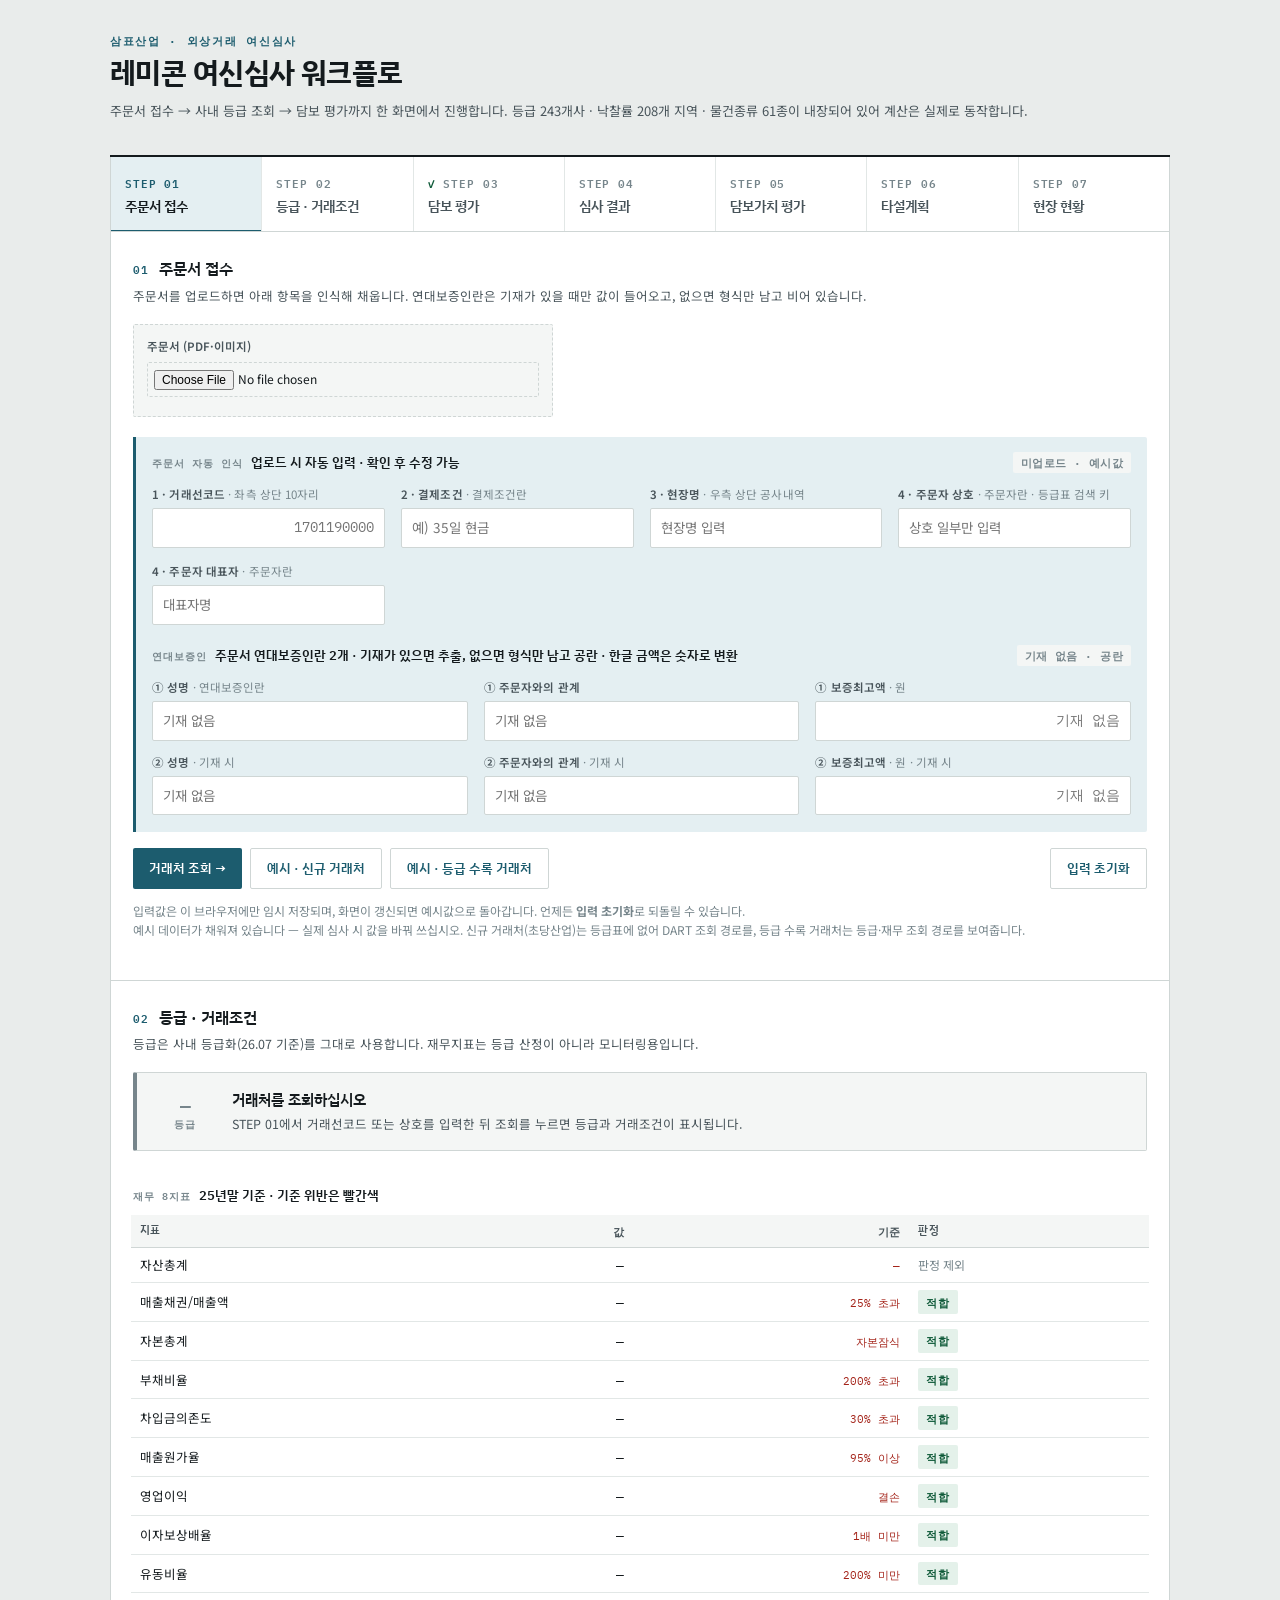
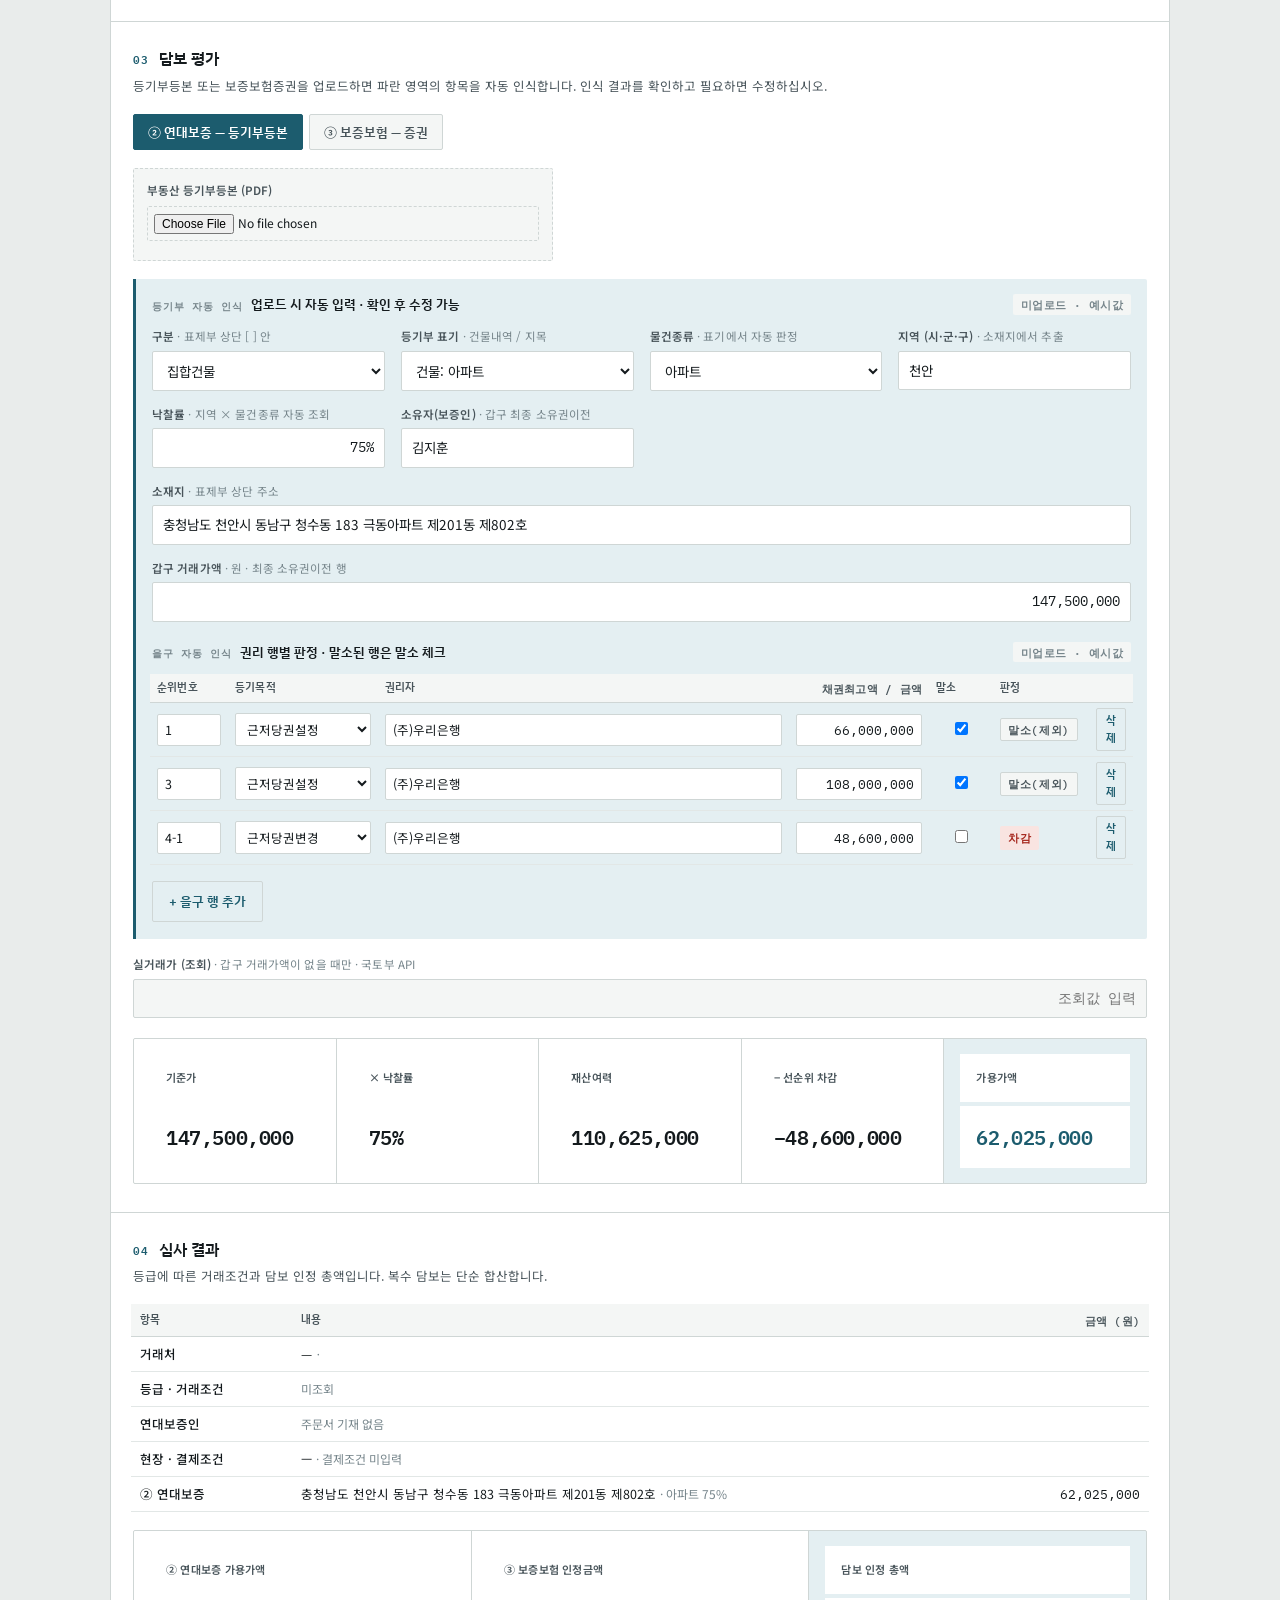
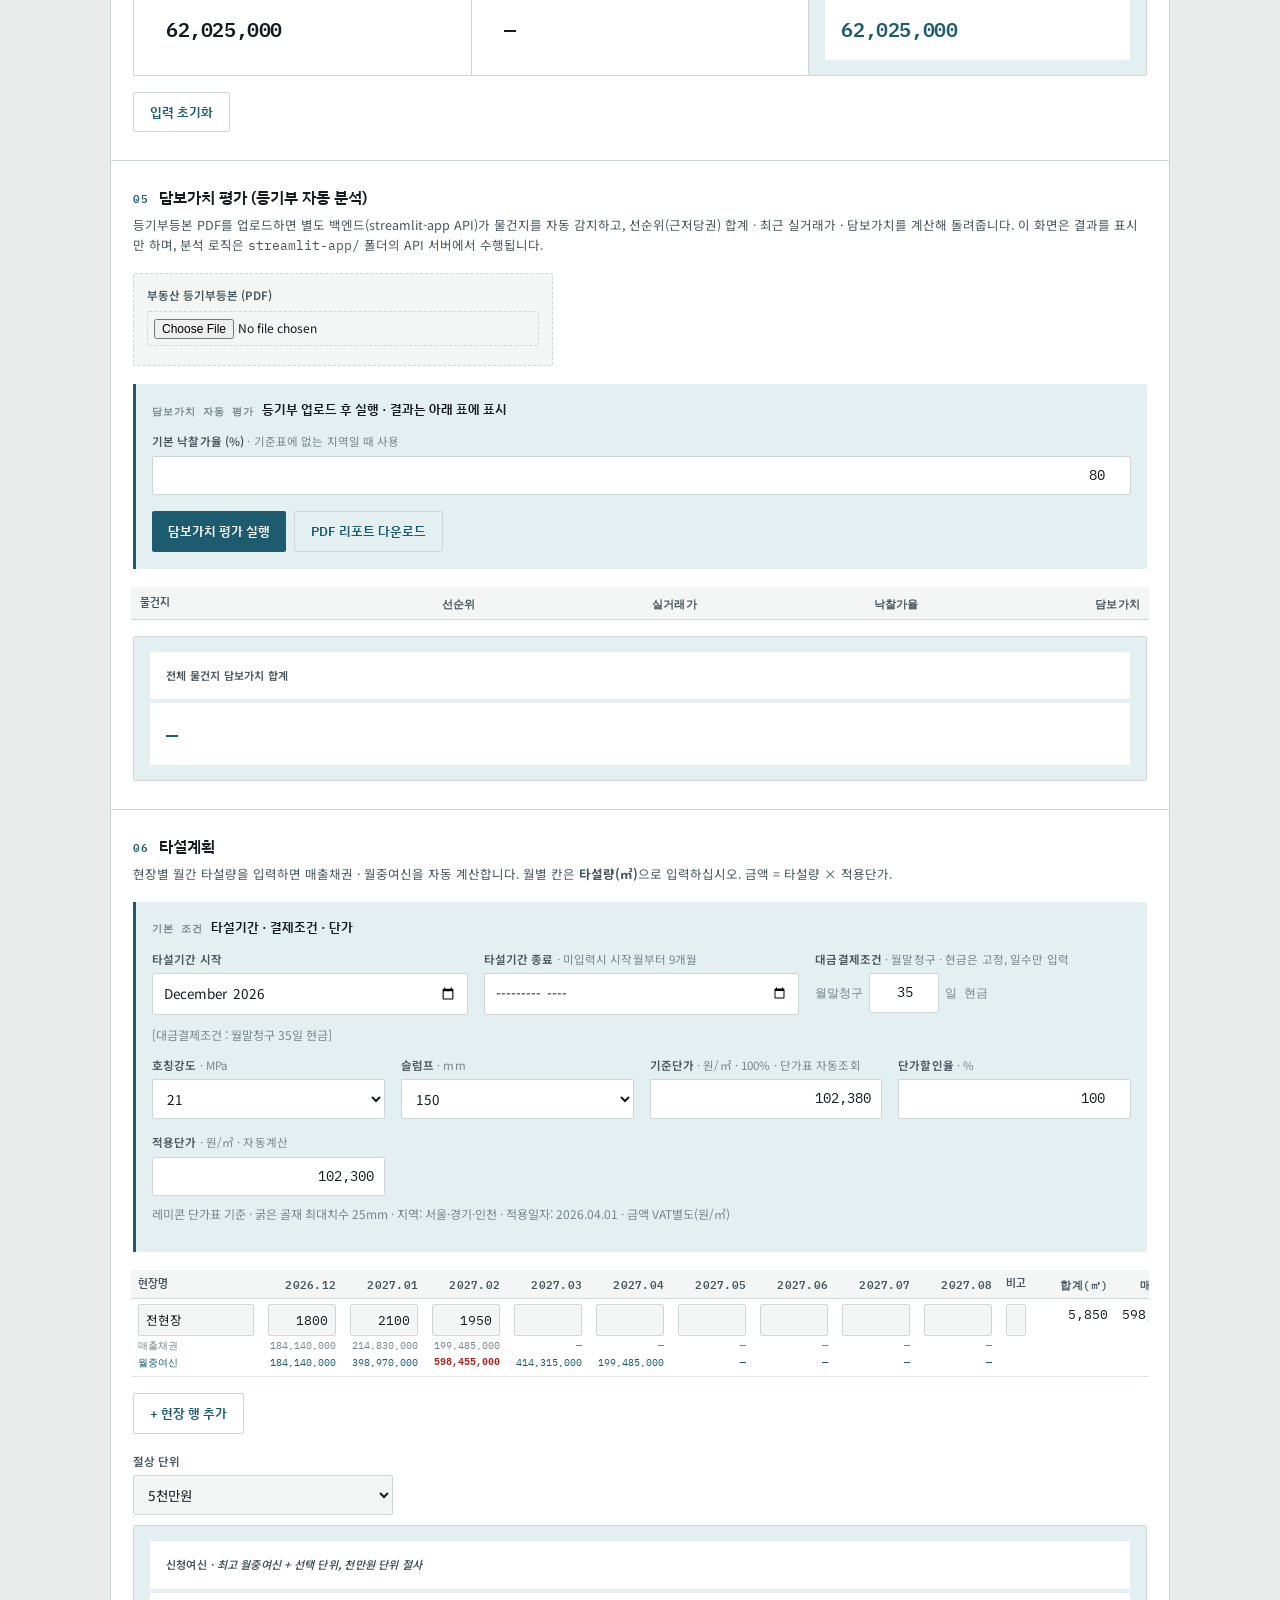
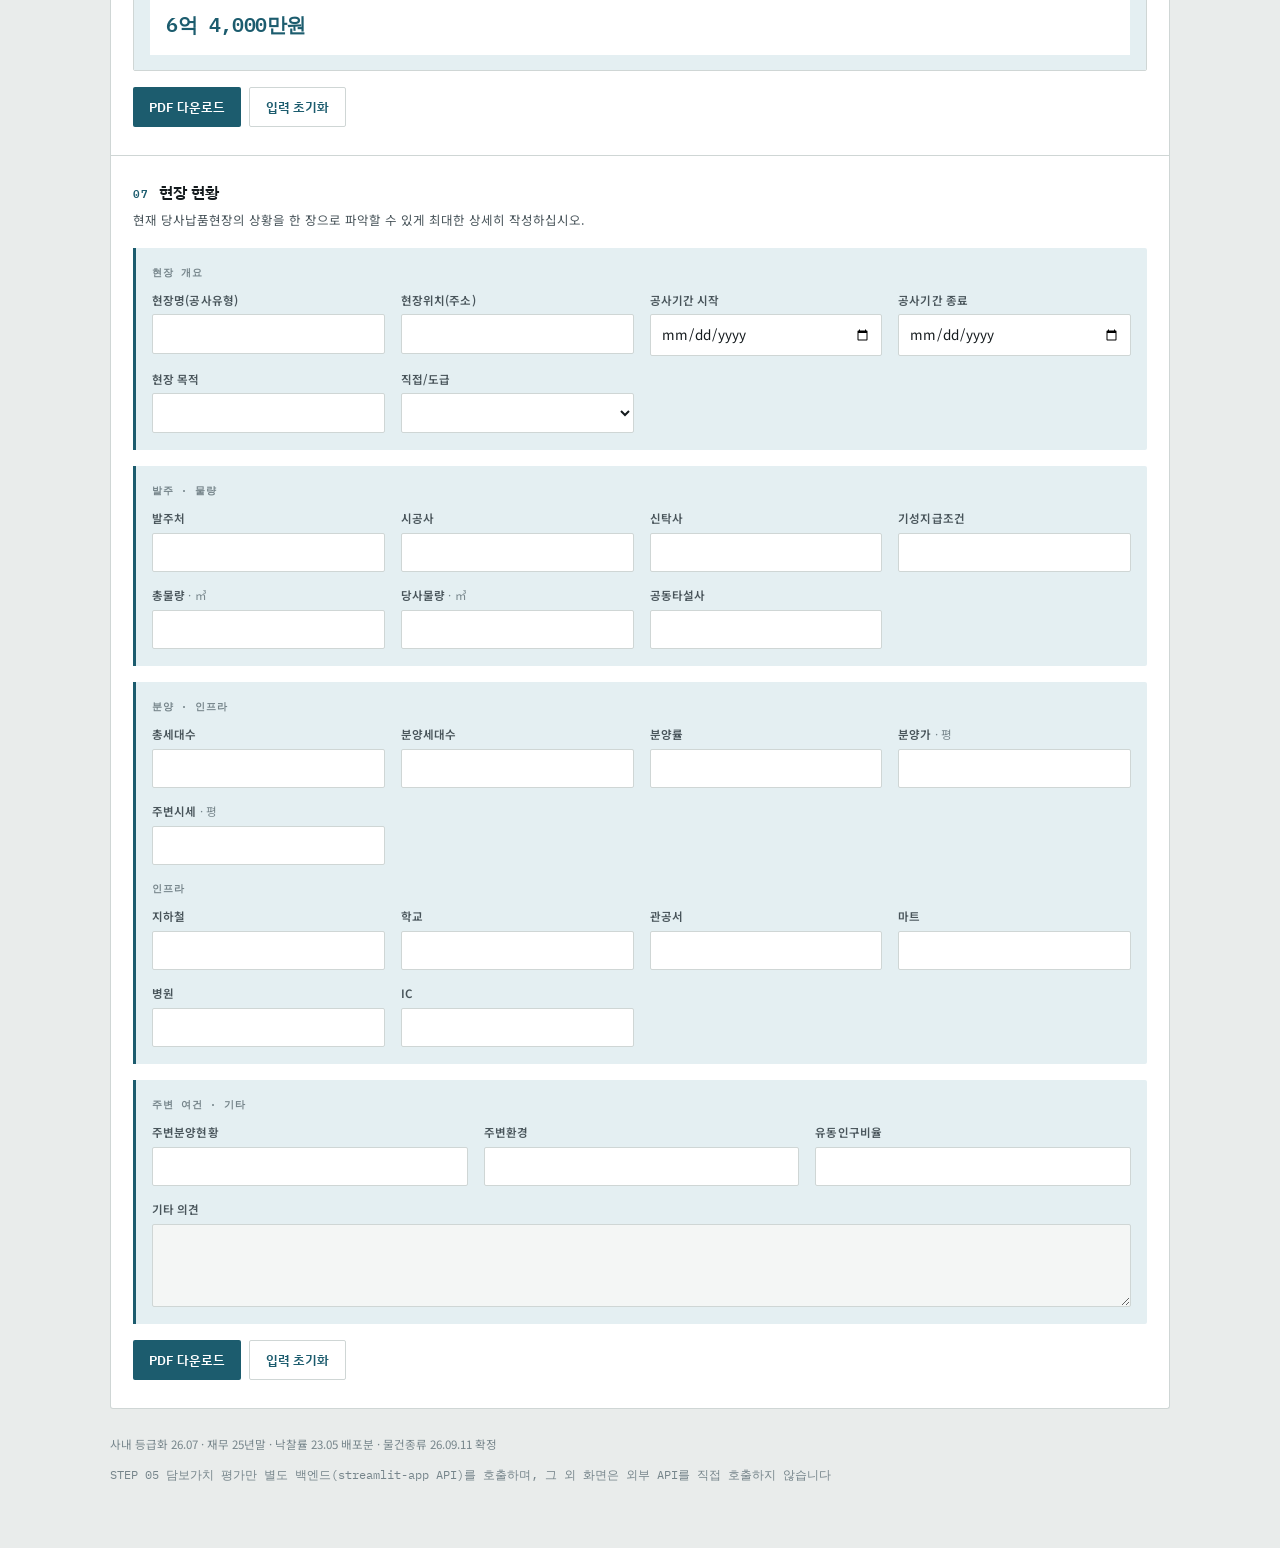
==== commit 4c79f7de: "STEP 07 현장 현황 추가 + PDF 다운로드 - 현장 현황 양식(현장개요/발주물량/분양인프라/주변여건) 신규 STEP 07 추가,   브라우저 저장/복원 연결 - STEP 0" ====
--- a/credit-workflow/remicon_credit_workflow.html
+++ b/credit-workflow/remicon_credit_workflow.html
@@ -209,10 +209,18 @@
 #ts_print_area td.pr-rowlabel{text-align:left;color:#555;white-space:nowrap;background:#f7f7f7}
 #ts_print_area td.pr-rowlabel.pr-loan{color:#a4241a}
 #ts_print_area .pr-total{margin-top:16px;font-size:13px;font-weight:700}
+#ts_print_area .pr-foot{margin-top:10px;font-size:11px;color:#333}
+/* 현장 현황(STEP7) 표: 원본 양식처럼 넉넉한 칸 + 옅은 파란 헤더 */
+#ts_print_area table.sv-tbl{font-size:13px}
+#ts_print_area table.sv-tbl th,#ts_print_area table.sv-tbl td{border:1px solid #333}
+#ts_print_area table.sv-tbl th{background:#dce6f7;font-weight:700;padding:9px 8px;height:20px}
+#ts_print_area table.sv-tbl td{background:#fff;padding:16px 8px;height:44px}
 @media print{
-  body *{visibility:hidden}
-  #ts_print_area,#ts_print_area *{visibility:visible}
-  #ts_print_area{position:absolute;left:0;top:0;width:100%;display:block!important}
+  /* visibility:hidden 방식은 숨긴 요소가 레이아웃 공간을 그대로 차지해
+     빈 페이지가 끼어들 수 있어, display:none으로 완전히 제거한다 */
+  header.top,.rail,main,footer.foot{display:none!important}
+  #ts_print_area{display:block!important}
+  .wrap{max-width:none!important;margin:0!important}
   @page{size:A4 landscape;margin:12mm}
 }
 </style>
@@ -233,6 +241,7 @@
   <button type="button" role="tab" id="t4" aria-selected="false" data-go="p4"><span class="num">STEP 04</span><span class="nm">심사 결과</span></button>
   <button type="button" role="tab" id="t5" aria-selected="false" data-go="p5"><span class="num">STEP 05</span><span class="nm">담보가치 평가</span></button>
   <button type="button" role="tab" id="t6" aria-selected="false" data-go="p6"><span class="num">STEP 06</span><span class="nm">타설계획</span></button>
+  <button type="button" role="tab" id="t7" aria-selected="false" data-go="p7"><span class="num">STEP 07</span><span class="nm">현장 현황</span></button>
 </div>
 
 <main>
@@ -531,6 +540,74 @@
   <div class="row-actions">
     <button type="button" class="act" id="btn_ts_pdf">PDF 다운로드</button>
     <button type="button" class="act ghost" id="btn_reset_ts">입력 초기화</button>
+  </div>
+</section>
+
+<!-- ══════════ STEP 7 ══════════ -->
+<section class="panel" id="p7">
+  <h2><span class="stepno">07</span>현장 현황</h2>
+  <p class="hint">현재 당사납품현장의 상황을 한 장으로 파악할 수 있게 최대한 상세히 작성하십시오.</p>
+
+  <div class="ocr">
+    <div class="sub-h"><span class="tag">현장 개요</span></div>
+    <div class="grid">
+      <label class="f"><span>현장명(공사유형)</span><input type="text" id="i_sv_name"></label>
+      <label class="f"><span>현장위치(주소)</span><input type="text" id="i_sv_addr"></label>
+      <label class="f"><span>공사기간 시작</span><input type="date" id="i_sv_from"></label>
+      <label class="f"><span>공사기간 종료</span><input type="date" id="i_sv_to"></label>
+      <label class="f"><span>현장 목적</span><input type="text" id="i_sv_purpose"></label>
+      <label class="f"><span>직접/도급</span>
+        <select id="i_sv_direct"><option value=""></option><option>직접</option><option>도급</option></select></label>
+    </div>
+  </div>
+
+  <div class="ocr" style="margin-top:16px">
+    <div class="sub-h"><span class="tag">발주 · 물량</span></div>
+    <div class="grid">
+      <label class="f"><span>발주처</span><input type="text" id="i_sv_orderer"></label>
+      <label class="f"><span>시공사</span><input type="text" id="i_sv_contractor"></label>
+      <label class="f"><span>신탁사</span><input type="text" id="i_sv_trust"></label>
+      <label class="f"><span>기성지급조건</span><input type="text" id="i_sv_paycond"></label>
+      <label class="f"><span>총물량 <em>· ㎥</em></span><input type="text" id="i_sv_totalvol" class="num"></label>
+      <label class="f"><span>당사물량 <em>· ㎥</em></span><input type="text" id="i_sv_ourvol" class="num"></label>
+      <label class="f"><span>공동타설사</span><input type="text" id="i_sv_copour"></label>
+    </div>
+  </div>
+
+  <div class="ocr" style="margin-top:16px">
+    <div class="sub-h"><span class="tag">분양 · 인프라</span></div>
+    <div class="grid">
+      <label class="f"><span>총세대수</span><input type="text" id="i_sv_households" class="num"></label>
+      <label class="f"><span>분양세대수</span><input type="text" id="i_sv_soldhh" class="num"></label>
+      <label class="f"><span>분양률</span><input type="text" id="i_sv_soldrate" class="num"></label>
+      <label class="f"><span>분양가 <em>· 평</em></span><input type="text" id="i_sv_price" class="num"></label>
+      <label class="f"><span>주변시세 <em>· 평</em></span><input type="text" id="i_sv_marketprice" class="num"></label>
+    </div>
+    <div class="sub-h" style="margin-top:14px"><span class="tag">인프라</span></div>
+    <div class="grid">
+      <label class="f"><span>지하철</span><input type="text" id="i_sv_subway"></label>
+      <label class="f"><span>학교</span><input type="text" id="i_sv_school"></label>
+      <label class="f"><span>관공서</span><input type="text" id="i_sv_office"></label>
+      <label class="f"><span>마트</span><input type="text" id="i_sv_mart"></label>
+      <label class="f"><span>병원</span><input type="text" id="i_sv_hospital"></label>
+      <label class="f"><span>IC</span><input type="text" id="i_sv_ic"></label>
+    </div>
+  </div>
+
+  <div class="ocr" style="margin-top:16px">
+    <div class="sub-h"><span class="tag">주변 여건 · 기타</span></div>
+    <div class="grid">
+      <label class="f"><span>주변분양현황</span><input type="text" id="i_sv_nearbysale"></label>
+      <label class="f"><span>주변환경</span><input type="text" id="i_sv_environment"></label>
+      <label class="f"><span>유동인구비율</span><input type="text" id="i_sv_footfall"></label>
+    </div>
+    <label class="f" style="margin-top:14px"><span>기타 의견</span>
+      <textarea id="i_sv_etc" rows="3" style="resize:vertical"></textarea></label>
+  </div>
+
+  <div class="row-actions">
+    <button type="button" class="act" id="btn_sv_pdf">PDF 다운로드</button>
+    <button type="button" class="act ghost" id="btn_reset_sv">입력 초기화</button>
   </div>
 </section>
 </main>
@@ -890,7 +967,12 @@
 /* ── 로컬 임시저장 (이 브라우저에만) ── */
 const IDS=['i_code','i_pay','i_name','i_ceo','i_site','i_gr','i_grrel','i_grmax','i_gr2','i_grrel2','i_grmax2','i_gubun','i_type',
  'i_region','i_addr','i_owner','i_gap','i_rtms','j_no','j_co','j_kind','j_insured','j_us','j_co_n','j_from','j_to','j_amt',
- 'i_ts_start','i_ts_end','i_ts_days','i_ts_strength','i_ts_slump','i_ts_discount','i_ts_roundunit'];
+ 'i_ts_start','i_ts_end','i_ts_days','i_ts_strength','i_ts_slump','i_ts_discount','i_ts_roundunit',
+ 'i_sv_name','i_sv_addr','i_sv_from','i_sv_to','i_sv_purpose','i_sv_direct',
+ 'i_sv_orderer','i_sv_contractor','i_sv_trust','i_sv_paycond','i_sv_totalvol','i_sv_ourvol','i_sv_copour',
+ 'i_sv_households','i_sv_soldhh','i_sv_soldrate','i_sv_price','i_sv_marketprice',
+ 'i_sv_subway','i_sv_school','i_sv_office','i_sv_mart','i_sv_hospital','i_sv_ic',
+ 'i_sv_nearbysale','i_sv_environment','i_sv_footfall','i_sv_etc'];
 function save(){
   try{const o={};IDS.forEach(k=>o[k]=$(k).value);
     o._eul=[...$('eul_tbl').querySelectorAll('tbody tr')].map(tr=>({
@@ -996,10 +1078,10 @@
   const hgnnRows=hgnnTradeRows(p.recent_trades);
   const molitRows=molitTradeRows(p.molit_trades);
   return '<div class="trade-detail">'+
-    '<div class="sub-h"><span class="tag">호갱노노 최근 실거래</span>'+(p.hogangnono_price!=null?'평균 '+W(p.hogangnono_price):'거래 없음')+'</div>'+
+    '<div class="sub-h"><span class="tag">국토부 실거래가 (최근 3개월)</span>'+(p.molit_price!=null?'평균 '+W(p.molit_price)+' · '+(p.molit_trade_count||0)+'건':'거래 없음')+'</div>'+
+    (molitRows?'<table class="mini"><thead><tr><th>거래일</th><th class="n">층</th><th class="n">전용면적</th><th class="n">금액</th></tr></thead><tbody>'+molitRows+'</tbody></table>':'<div class="muted">최근 거래 내역 없음</div>')+
+    '<div class="sub-h" style="margin-top:12px"><span class="tag">호갱노노 최근 실거래</span>'+(p.hogangnono_price!=null?'평균 '+W(p.hogangnono_price):'거래 없음')+'</div>'+
     (hgnnRows?'<table class="mini"><thead><tr><th>거래일</th><th class="n">층</th><th class="n">금액</th></tr></thead><tbody>'+hgnnRows+'</tbody></table>':'<div class="muted">최근 거래 내역 없음</div>')+
-    '<div class="sub-h" style="margin-top:12px"><span class="tag">국토부 실거래가 (최근 3개월)</span>'+(p.molit_price!=null?'평균 '+W(p.molit_price)+' · '+(p.molit_trade_count||0)+'건':'거래 없음')+'</div>'+
-    (molitRows?'<table class="mini"><thead><tr><th>거래일</th><th class="n">층</th><th class="n">전용면적</th><th class="n">금액</th></tr></thead><tbody>'+molitRows+'</tbody></table>':'<div class="muted">최근 거래 내역 없음</div>')+
     '</div>';
 }
 
@@ -1311,6 +1393,47 @@
   $(id).addEventListener('change',()=>{calcTS();save()});
 });
 renderTSHead(); calcTS();
+
+/* ── STEP 7 : 현장 현황 (계산 없는 단순 입력 · 저장만) ── */
+['i_sv_name','i_sv_addr','i_sv_from','i_sv_to','i_sv_purpose','i_sv_direct',
+ 'i_sv_orderer','i_sv_contractor','i_sv_trust','i_sv_paycond','i_sv_totalvol','i_sv_ourvol','i_sv_copour',
+ 'i_sv_households','i_sv_soldhh','i_sv_soldrate','i_sv_price','i_sv_marketprice',
+ 'i_sv_subway','i_sv_school','i_sv_office','i_sv_mart','i_sv_hospital','i_sv_ic',
+ 'i_sv_nearbysale','i_sv_environment','i_sv_footfall','i_sv_etc'].forEach(id=>{
+  $(id).addEventListener('input',save);
+  $(id).addEventListener('change',save);
+});
+$('btn_reset_sv').addEventListener('click',resetAll);
+
+function buildSVPrintHTML(){
+  const v=id=>{const el=$(id);const val=el?el.value:'';return val?val:'&nbsp;'};
+  const period=($('i_sv_from').value||$('i_sv_to').value)
+    ? (($('i_sv_from').value||'')+' ~ '+($('i_sv_to').value||''))
+    : '&nbsp;';
+  return ''+
+    '<h1>■ 현장 현황 (현재 당사납품현장)</h1>'+
+    '<p class="pr-sub">작성일: '+new Date().toISOString().slice(0,10)+'</p>'+
+    '<table class="sv-tbl">'+
+      // 전체 표를 11칸 기준 그리드로 맞춰서, 그룹마다 칸 수가 달라도 좌우 끝이 가지런히 정렬되게 한다
+      '<tr><th colspan="2">현장명(공사유형)</th><th colspan="2">현장위치(주소)</th><th colspan="3">공사기간</th><th colspan="2">현장 목적</th><th colspan="2">직접/도급</th></tr>'+
+      '<tr><td colspan="2">'+v('i_sv_name')+'</td><td colspan="2">'+v('i_sv_addr')+'</td><td colspan="3">'+period+'</td><td colspan="2">'+v('i_sv_purpose')+'</td><td colspan="2">'+v('i_sv_direct')+'</td></tr>'+
+      '<tr><th colspan="2">발주처</th><th colspan="2">시공사</th><th>신탁사</th><th colspan="2">기성지급조건</th><th>총물량(㎥)</th><th>당사물량(㎥)</th><th colspan="2">공동타설사</th></tr>'+
+      '<tr><td colspan="2">'+v('i_sv_orderer')+'</td><td colspan="2">'+v('i_sv_contractor')+'</td><td>'+v('i_sv_trust')+'</td><td colspan="2">'+v('i_sv_paycond')+'</td><td>'+v('i_sv_totalvol')+'</td><td>'+v('i_sv_ourvol')+'</td><td colspan="2">'+v('i_sv_copour')+'</td></tr>'+
+      '<tr><th rowspan="2">총세대수</th><th rowspan="2">분양세대수</th><th rowspan="2">분양률</th><th rowspan="2">분양가(평)</th><th rowspan="2">주변시세(평)</th><th colspan="6">인프라</th></tr>'+
+      '<tr><th>지하철</th><th>학교</th><th>관공서</th><th>마트</th><th>병원</th><th>IC</th></tr>'+
+      '<tr><td>'+v('i_sv_households')+'</td><td>'+v('i_sv_soldhh')+'</td><td>'+v('i_sv_soldrate')+'</td>'+
+        '<td>'+v('i_sv_price')+'</td><td>'+v('i_sv_marketprice')+'</td>'+
+        '<td>'+v('i_sv_subway')+'</td><td>'+v('i_sv_school')+'</td><td>'+v('i_sv_office')+'</td><td>'+v('i_sv_mart')+'</td><td>'+v('i_sv_hospital')+'</td><td>'+v('i_sv_ic')+'</td></tr>'+
+      '<tr><th colspan="3">주변분양현황</th><th colspan="2">주변환경</th><th colspan="2">유동인구비율</th><th colspan="4">기타 의견</th></tr>'+
+      '<tr><td colspan="3">'+v('i_sv_nearbysale')+'</td><td colspan="2">'+v('i_sv_environment')+'</td><td colspan="2">'+v('i_sv_footfall')+'</td><td colspan="4" style="text-align:left">'+v('i_sv_etc')+'</td></tr>'+
+    '</table>'+
+    '<p class="pr-foot">※ 한장으로 현장 상황을 알수 있게 최대한 상세히 작성해 주세요</p>';
+}
+function printSV(){
+  $('ts_print_area').innerHTML=buildSVPrintHTML();
+  window.print();
+}
+$('btn_sv_pdf').addEventListener('click',printSV);
 })();
 </script>
 
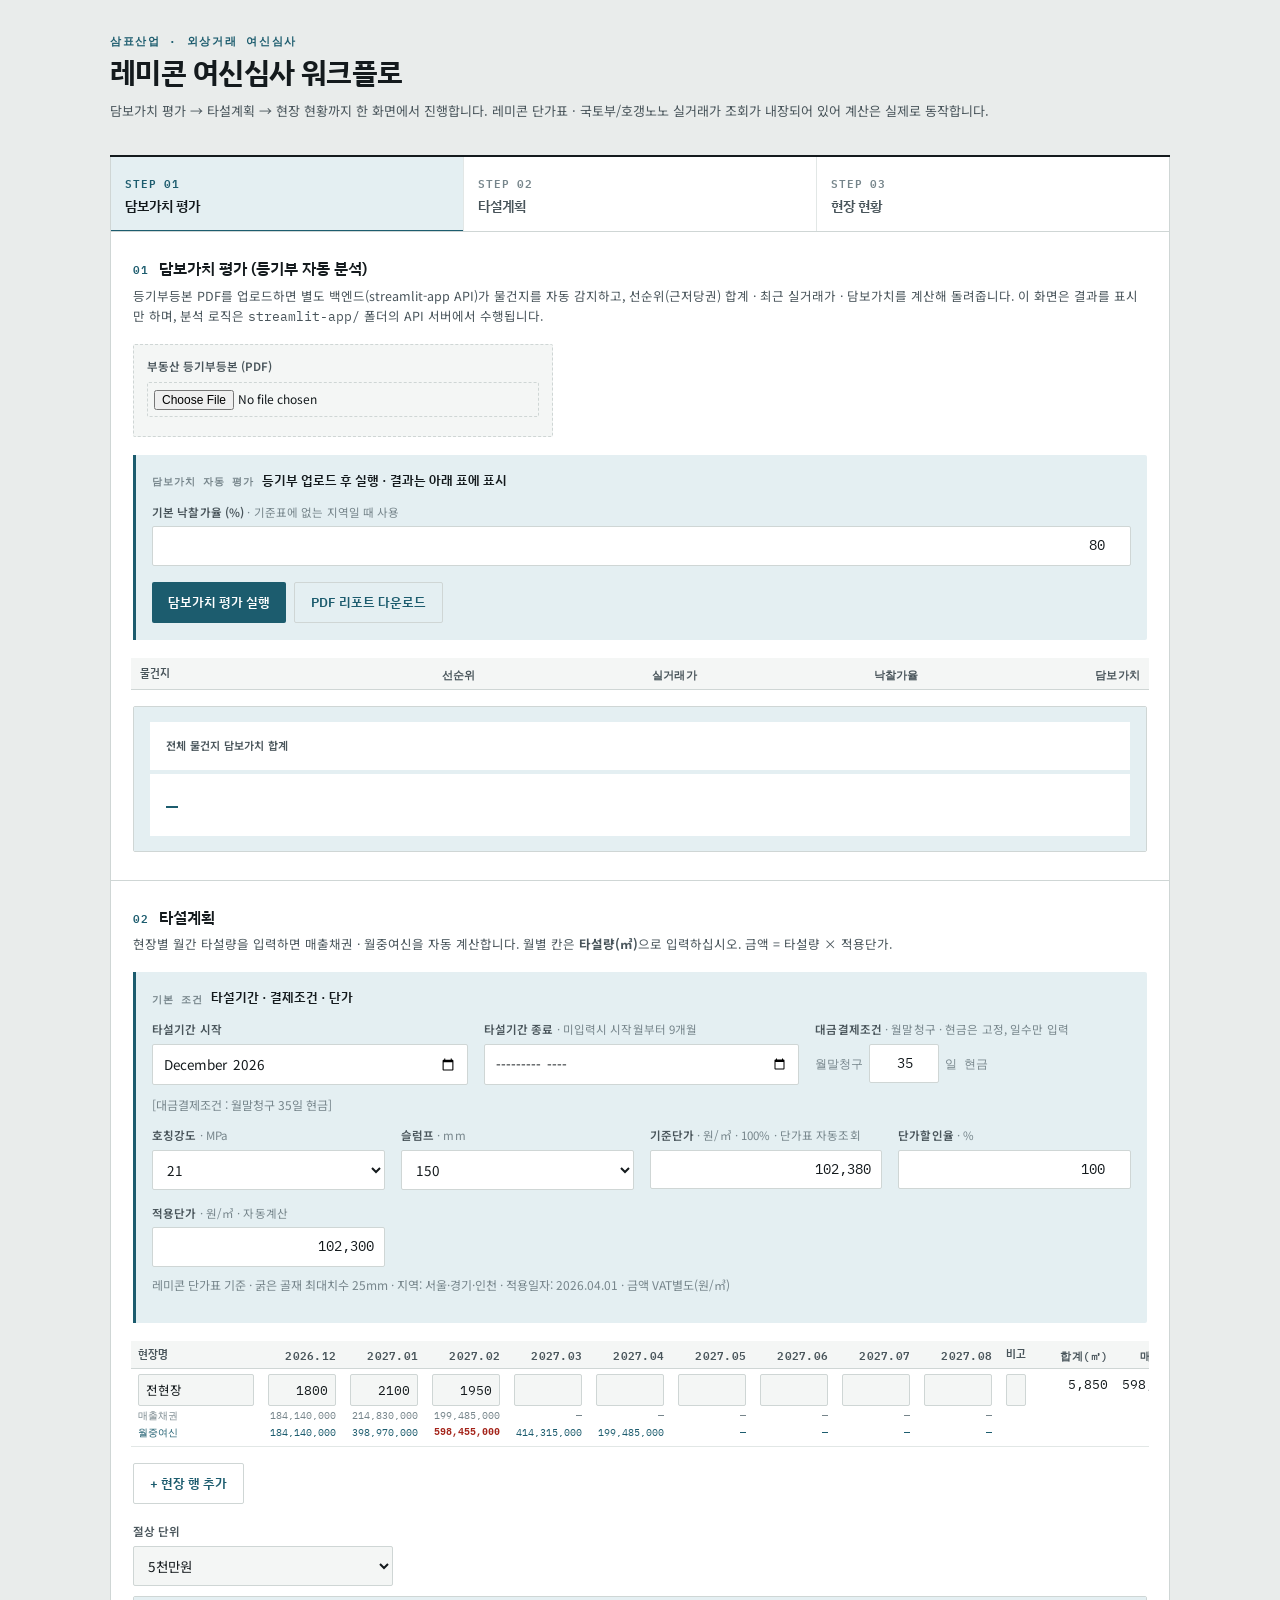
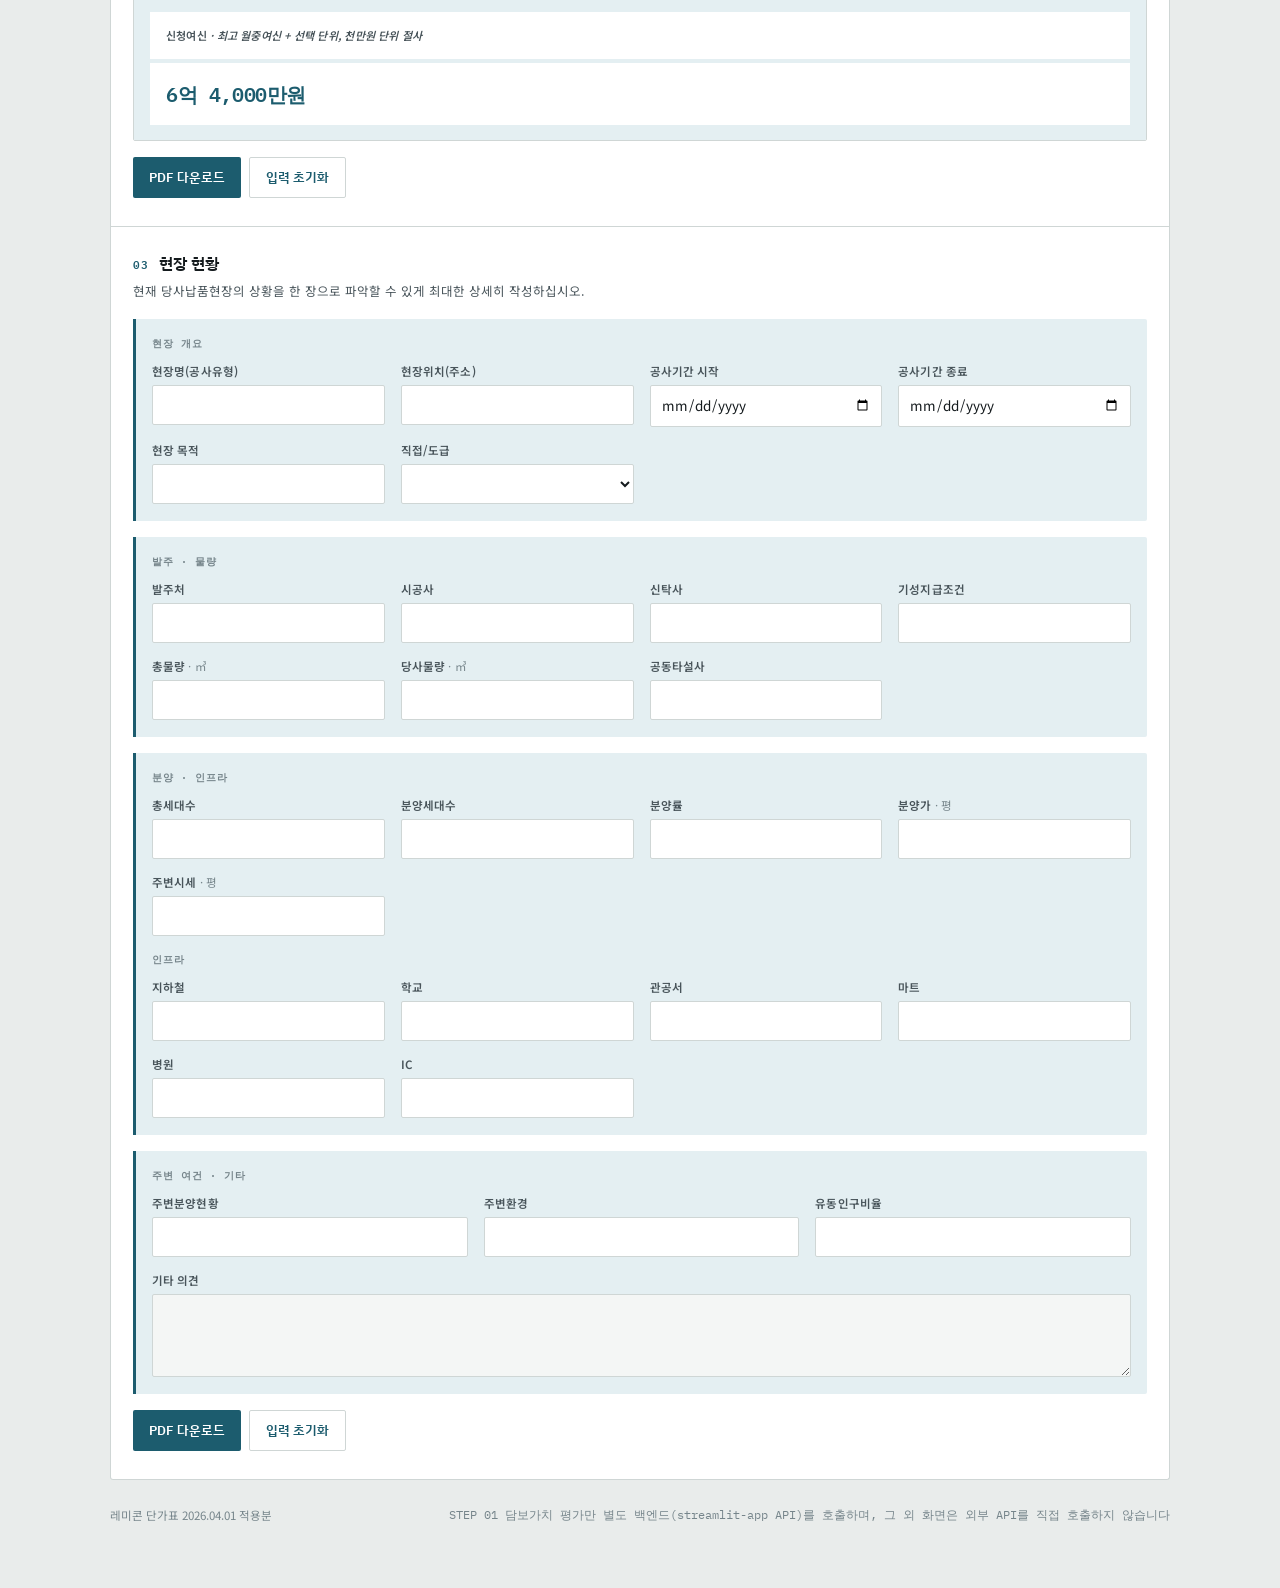
==== commit 8cb04a3f: "STEP 1~4(주문서/등급/담보평가/심사결과) 완전 삭제, STEP5~7을 01~03으로 재번호 - 여신심사 핵심 STEP1~4 HTML 패널·탭 및 관련 JS 전부 제거   (" ====
--- a/credit-workflow/remicon_credit_workflow.html
+++ b/credit-workflow/remicon_credit_workflow.html
@@ -105,28 +105,6 @@
 button.act:focus-visible{outline:2px solid var(--accent);outline-offset:2px}
 .row-actions{display:flex;gap:8px;flex-wrap:wrap;margin-top:16px}
 
-/* ── 판정 배너 ── */
-.verdict{display:grid;grid-template-columns:auto 1fr;gap:16px;align-items:center;
-  border:1px solid var(--line);border-left:4px solid var(--ink-3);border-radius:2px;padding:15px 17px;margin:2px 0 18px;background:var(--surface-2)}
-.verdict .badge{font-family:"IBM Plex Mono",monospace;font-size:26px;font-weight:600;letter-spacing:-.02em;
-  min-width:62px;text-align:center;line-height:1.1}
-.verdict .badge small{display:block;font-size:9.5px;letter-spacing:.14em;font-weight:600;color:var(--ink-3);margin-top:3px}
-.verdict .txt strong{display:block;font-family:"IBM Plex Sans KR",sans-serif;font-size:15px;font-weight:600}
-.verdict .txt span{font-size:12.5px;color:var(--ink-2)}
-.verdict.ok{border-left-color:var(--ok-ink);background:var(--ok-wash)}
-.verdict.ok .badge{color:var(--ok-ink)}
-.verdict.warn{border-left-color:var(--warn-ink);background:var(--warn-wash)}
-.verdict.warn .badge{color:var(--warn-ink)}
-.verdict.crit{border-left-color:var(--crit-ink);background:var(--crit-wash)}
-.verdict.crit .badge{color:var(--crit-ink)}
-.verdict.none .badge{color:var(--ink-3);font-size:18px}
-
-.pill{display:inline-block;font-family:"IBM Plex Mono",monospace;font-size:10.5px;font-weight:600;
-  letter-spacing:.06em;padding:2.5px 7px;border-radius:2px;background:var(--surface-2);color:var(--ink-2);border:1px solid var(--line)}
-.pill.w{background:var(--warn-wash);color:var(--warn-ink);border-color:transparent}
-.pill.c{background:var(--crit-wash);color:var(--crit-ink);border-color:transparent}
-.pill.o{background:var(--ok-wash);color:var(--ok-ink);border-color:transparent}
-
 /* ── 표 ── */
 .tw{overflow-x:auto;margin:0 -2px}
 table{border-collapse:collapse;width:100%;font-size:12.5px}
@@ -134,9 +112,6 @@
 thead th{background:var(--surface-2);font-family:"IBM Plex Sans KR",sans-serif;font-weight:600;font-size:11px;
   color:var(--ink-2);letter-spacing:.02em;border-bottom:1px solid var(--line);white-space:nowrap}
 td.n,th.n{text-align:right;white-space:nowrap}
-tr.crit td{background:var(--crit-wash)}
-td.bad{color:var(--crit-ink);font-weight:600}
-.std{font-family:"IBM Plex Mono",monospace;font-size:10.5px;color:var(--crit-ink)}
 table.mini td,table.mini th{padding:5px 7px}
 table input,table select{padding:5px 7px;font-size:12.5px}
 #ts_tbl td{vertical-align:top}
@@ -159,20 +134,9 @@
 .total div.hi{background:var(--accent-wash)}
 .total div.hi .v{color:var(--accent)}
 
-.note{border-left:3px solid var(--accent);background:var(--accent-wash);padding:11px 14px;font-size:12.5px;
-  color:var(--ink-2);margin:16px 0 0;border-radius:0 2px 2px 0}
-.note b{color:var(--ink)}
 .warnbox{border-left:3px solid var(--warn-ink);background:var(--warn-wash);padding:11px 14px;font-size:12.5px;
   color:var(--ink);margin:14px 0 0;border-radius:0 2px 2px 0}
-.tabs{display:flex;gap:6px;margin:4px 0 18px;flex-wrap:wrap}
-.tabs button{appearance:none;font:inherit;font-family:"IBM Plex Sans KR",sans-serif;font-size:12.5px;font-weight:600;
-  background:var(--surface-2);border:1px solid var(--line);border-radius:2px;padding:7px 14px;cursor:pointer;color:var(--ink-2)}
-.tabs button[aria-selected="true"]{background:var(--accent);border-color:var(--accent);color:#fff}
-@media (prefers-color-scheme:dark){:root:not([data-theme="light"]) .tabs button[aria-selected="true"]{color:#0B1316}}
-:root[data-theme="dark"] .tabs button[aria-selected="true"]{color:#0B1316}
-.tabs button:focus-visible{outline:2px solid var(--accent);outline-offset:2px}
 .muted{color:var(--ink-3);font-size:12px}
-hr.sep{border:0;border-top:1px solid var(--line-soft);margin:22px 0 18px}
 .ocr{border-left:3px solid var(--accent);background:var(--accent-wash);padding:15px 16px 17px;border-radius:0 2px 2px 0}
 .ocr .sub-h{margin-bottom:12px}
 .ocr .tag{color:var(--accent)}
@@ -230,225 +194,20 @@
 <header class="top">
   <div class="eyebrow">삼표산업 · 외상거래 여신심사</div>
   <h1>레미콘 여신심사 워크플로</h1>
-  <p class="sub">주문서 접수 → 사내 등급 조회 → 담보 평가까지 한 화면에서 진행합니다.
-    등급 243개사 · 낙찰률 208개 지역 · 물건종류 61종이 내장되어 있어 계산은 실제로 동작합니다.</p>
+  <p class="sub">담보가치 평가 → 타설계획 → 현장 현황까지 한 화면에서 진행합니다.
+    레미콘 단가표 · 국토부/호갱노노 실거래가 조회가 내장되어 있어 계산은 실제로 동작합니다.</p>
 </header>
 
 <div class="rail" role="tablist" aria-label="심사 단계">
-  <button type="button" role="tab" id="t1" aria-selected="true" data-go="p1"><span class="num">STEP 01</span><span class="nm">주문서 접수</span></button>
-  <button type="button" role="tab" id="t2" aria-selected="false" data-go="p2"><span class="num">STEP 02</span><span class="nm">등급 · 거래조건</span></button>
-  <button type="button" role="tab" id="t3" aria-selected="false" data-go="p3"><span class="num">STEP 03</span><span class="nm">담보 평가</span></button>
-  <button type="button" role="tab" id="t4" aria-selected="false" data-go="p4"><span class="num">STEP 04</span><span class="nm">심사 결과</span></button>
-  <button type="button" role="tab" id="t5" aria-selected="false" data-go="p5"><span class="num">STEP 05</span><span class="nm">담보가치 평가</span></button>
-  <button type="button" role="tab" id="t6" aria-selected="false" data-go="p6"><span class="num">STEP 06</span><span class="nm">타설계획</span></button>
-  <button type="button" role="tab" id="t7" aria-selected="false" data-go="p7"><span class="num">STEP 07</span><span class="nm">현장 현황</span></button>
+  <button type="button" role="tab" id="t1" aria-selected="true" data-go="p1"><span class="num">STEP 01</span><span class="nm">담보가치 평가</span></button>
+  <button type="button" role="tab" id="t2" aria-selected="false" data-go="p2"><span class="num">STEP 02</span><span class="nm">타설계획</span></button>
+  <button type="button" role="tab" id="t3" aria-selected="false" data-go="p3"><span class="num">STEP 03</span><span class="nm">현장 현황</span></button>
 </div>
 
 <main>
 <!-- ══════════ STEP 1 ══════════ -->
 <section class="panel" id="p1">
-  <h2><span class="stepno">01</span>주문서 접수</h2>
-  <p class="hint">주문서를 업로드하면 아래 항목을 인식해 채웁니다. 연대보증인란은 기재가 있을 때만 값이 들어오고, 없으면 형식만 남고 비어 있습니다.</p>
-
-  <div class="filebox" style="max-width:420px;margin-bottom:20px">
-    <span class="t">주문서 (PDF·이미지)</span>
-    <input type="file" id="f_order" accept=".pdf,image/*">
-    <span class="got" id="f_order_got"></span>
-  </div>
-
-  <div class="ocr">
-    <div class="sub-h"><span class="tag">주문서 자동 인식</span>업로드 시 자동 입력 · 확인 후 수정 가능<span class="st" id="st_order"></span></div>
-    <div class="grid">
-      <label class="f"><span>1 · 거래선코드 <em>· 좌측 상단 10자리</em></span>
-        <input type="text" id="i_code" class="num" inputmode="numeric" maxlength="14" placeholder="1701190000"></label>
-      <label class="f"><span>2 · 결제조건 <em>· 결제조건란</em></span>
-        <input type="text" id="i_pay" placeholder="예) 35일 현금"></label>
-      <label class="f"><span>3 · 현장명 <em>· 우측 상단 공사내역</em></span>
-        <input type="text" id="i_site" placeholder="현장명 입력"></label>
-      <label class="f"><span>4 · 주문자 상호 <em>· 주문자란 · 등급표 검색 키</em></span>
-        <input type="text" id="i_name" list="dl_comp" placeholder="상호 일부만 입력">
-        <datalist id="dl_comp"></datalist></label>
-      <label class="f"><span>4 · 주문자 대표자 <em>· 주문자란</em></span>
-        <input type="text" id="i_ceo" placeholder="대표자명"></label>
-    </div>
-      <div class="sub-h" style="margin-top:20px"><span class="tag">연대보증인</span>주문서 연대보증인란 2개 · 기재가 있으면 추출, 없으면 형식만 남고 공란 · 한글 금액은 숫자로 변환<span class="st" id="st_gr"></span></div>
-      <div class="grid">
-        <label class="f"><span>① 성명 <em>· 연대보증인란</em></span><input type="text" id="i_gr" placeholder="기재 없음"></label>
-        <label class="f"><span>① 주문자와의 관계</span><input type="text" id="i_grrel" placeholder="기재 없음"></label>
-        <label class="f"><span>① 보증최고액 <em>· 원</em></span><input type="text" id="i_grmax" class="num" placeholder="기재 없음"></label>
-      </div>
-      <div class="grid" style="margin-top:12px">
-        <label class="f"><span>② 성명 <em>· 기재 시</em></span><input type="text" id="i_gr2" placeholder="기재 없음"></label>
-        <label class="f"><span>② 주문자와의 관계 <em>· 기재 시</em></span><input type="text" id="i_grrel2" placeholder="기재 없음"></label>
-        <label class="f"><span>② 보증최고액 <em>· 원 · 기재 시</em></span><input type="text" id="i_grmax2" class="num" placeholder="기재 없음"></label>
-      </div>
-  </div>
-
-
-  <div class="row-actions">
-    <button type="button" class="act" id="btn_lookup">거래처 조회 →</button>
-    <button type="button" class="act ghost" id="btn_ex_new">예시 · 신규 거래처</button>
-    <button type="button" class="act ghost" id="btn_ex_old">예시 · 등급 수록 거래처</button>
-    <button type="button" class="act ghost" id="btn_reset2" style="margin-left:auto">입력 초기화</button>
-  </div>
-  <p class="muted" style="margin-top:12px">입력값은 이 브라우저에만 임시 저장되며, 화면이 갱신되면 예시값으로 돌아갑니다. 언제든 <b>입력 초기화</b>로 되돌릴 수 있습니다.<br>예시 데이터가 채워져 있습니다 — 실제 심사 시 값을 바꿔 쓰십시오.
-    신규 거래처(초당산업)는 등급표에 없어 DART 조회 경로를, 등급 수록 거래처는 등급·재무 조회 경로를 보여줍니다.</p>
-</section>
-
-<!-- ══════════ STEP 2 ══════════ -->
-<section class="panel" id="p2">
-  <h2><span class="stepno">02</span>등급 · 거래조건</h2>
-  <p class="hint">등급은 사내 등급화(26.07 기준)를 그대로 사용합니다. 재무지표는 등급 산정이 아니라 모니터링용입니다.</p>
-
-  <div class="verdict none" id="vd">
-    <div class="badge" id="vd_badge">—<small id="vd_sub">등급</small></div>
-    <div class="txt"><strong id="vd_head">거래처를 조회하십시오</strong><span id="vd_desc">STEP 01에서 거래선코드 또는 상호를 입력한 뒤 조회를 누르면 등급과 거래조건이 표시됩니다.</span></div>
-  </div>
-
-  <div id="meta_row" style="display:flex;gap:8px;flex-wrap:wrap;margin-bottom:16px"></div>
-
-  <div id="fin_block">
-    <div class="sub-h"><span class="tag">재무 8지표</span>25년말 기준 · 기준 위반은 빨간색</div>
-    <div class="tw"><table id="fin_tbl"><thead><tr>
-      <th>지표</th><th class="n">값</th><th class="n">기준</th><th>판정</th></tr></thead><tbody></tbody></table></div>
-  </div>
-
-  <div id="newco" style="display:none">
-    <div class="warnbox"><b>등급표에 없는 신규 거래처입니다.</b><br>
-      DART에서 재무를 자동 조회합니다. 조회되면 아래 8지표가 채워지고, DART에 없으면 <b>자료없음</b>으로 표시됩니다.
-      어느 경우든 RM이 등급을 부여해야 거래조건이 결정됩니다.</div>
-    <div class="ocr" style="margin-top:14px">
-      <div class="sub-h"><span class="tag">DART 자동 조회</span>등급표에 없는 거래처는 DART에서 재무를 가져옵니다<span class="st" id="st_dart"></span></div>
-      <div class="grid" style="grid-template-columns:repeat(auto-fit,minmax(190px,1fr))">
-        <label class="f"><span>상호 <em>· 조회 키</em></span><input type="text" id="i_dartnm" readonly tabindex="-1"></label>
-        <label class="f"><span>사업자번호 <em>· 조회 키 · 있으면 입력</em></span><input type="text" id="i_bizno" class="num" placeholder="126-81-47422"></label>
-        <label class="f"><span>DART 고유번호 <em>· 조회 결과</em></span><input type="text" id="o_corpcode" class="num" readonly tabindex="-1" placeholder="—"></label>
-        <label class="f"><span>기준연도 <em>· 사업보고서</em></span><input type="text" id="o_fy" readonly tabindex="-1" placeholder="—"></label>
-      </div>
-      <div class="row-actions"><button type="button" class="act ghost" id="btn_dart">DART 재무 조회</button></div>
-    </div>
-  </div>
-</section>
-
-<!-- ══════════ STEP 3 ══════════ -->
-<section class="panel" id="p3">
-  <h2><span class="stepno">03</span>담보 평가</h2>
-  <p class="hint" id="p3hint">등기부등본 또는 보증보험증권을 업로드하면 파란 영역의 항목을 자동 인식합니다. 인식 결과를 확인하고 필요하면 수정하십시오.</p>
-
-  <div class="tabs" role="tablist" aria-label="담보 유형">
-    <button type="button" role="tab" id="tb2" aria-selected="true" data-tab="d2">② 연대보증 — 등기부등본</button>
-    <button type="button" role="tab" id="tb3" aria-selected="false" data-tab="d3">③ 보증보험 — 증권</button>
-  </div>
-
-  <!-- ── 연대보증 ── -->
-  <div id="d2">
-    <div class="filebox" style="max-width:420px;margin-bottom:18px">
-      <span class="t">부동산 등기부등본 (PDF)</span>
-      <input type="file" id="f_deungi" accept=".pdf,image/*">
-      <span class="got" id="f_deungi_got"></span>
-    </div>
-
-    <div class="ocr">
-      <div class="sub-h"><span class="tag">등기부 자동 인식</span>업로드 시 자동 입력 · 확인 후 수정 가능<span class="st" id="st_deungi"></span></div>
-      <div class="grid">
-        <label class="f"><span>구분 <em>· 표제부 상단 [ ] 안</em></span>
-          <select id="i_gubun"><option>집합건물</option><option>건물</option><option>토지</option></select></label>
-        <label class="f"><span>등기부 표기 <em>· 건물내역 / 지목</em></span>
-          <select id="i_deungi_type"></select></label>
-        <label class="f"><span>물건종류 <em>· 표기에서 자동 판정</em></span>
-          <select id="i_type"></select></label>
-        <label class="f"><span>지역 (시·군·구) <em>· 소재지에서 추출</em></span>
-          <input type="text" id="i_region" list="dl_reg" value="천안"><datalist id="dl_reg"></datalist></label>
-        <label class="f"><span>낙찰률 <em>· 지역 × 물건종류 자동 조회</em></span>
-          <input type="text" id="o_rate" class="num" readonly tabindex="-1"></label>
-        <label class="f"><span>소유자(보증인) <em>· 갑구 최종 소유권이전</em></span>
-          <input type="text" id="i_owner" value="김지훈"></label>
-      </div>
-      <div class="grid" style="margin-top:14px;grid-template-columns:1fr">
-        <label class="f"><span>소재지 <em>· 표제부 상단 주소</em></span>
-          <input type="text" id="i_addr" value="충청남도 천안시 동남구 청수동 183 극동아파트 제201동 제802호"></label>
-      </div>
-      <div class="grid" style="margin-top:14px;grid-template-columns:repeat(auto-fit,minmax(200px,1fr))">
-        <label class="f"><span>갑구 거래가액 <em>· 원 · 최종 소유권이전 행</em></span>
-          <input type="text" id="i_gap" class="num" value="147,500,000"></label>
-      </div>
-
-      <div class="sub-h" style="margin-top:20px"><span class="tag">을구 자동 인식</span>권리 행별 판정 · 말소된 행은 말소 체크<span class="st" id="st_eul"></span></div>
-      <div class="tw"><table class="mini" id="eul_tbl"><thead><tr>
-        <th style="width:78px">순위번호</th><th style="width:150px">등기목적</th><th>권리자</th>
-        <th class="n" style="width:140px">채권최고액 / 금액</th><th style="width:64px">말소</th>
-        <th style="width:96px">판정</th><th style="width:44px"></th></tr></thead><tbody></tbody></table></div>
-      <div class="row-actions"><button type="button" class="act ghost" id="btn_add_eul">+ 을구 행 추가</button></div>
-    </div>
-
-    <div class="grid" style="margin-top:16px;grid-template-columns:repeat(auto-fit,minmax(220px,1fr))">
-      <label class="f"><span>실거래가 (조회) <em>· 갑구 거래가액이 없을 때만 · 국토부 API</em></span>
-        <input type="text" id="i_rtms" class="num" placeholder="조회값 입력"></label>
-    </div>
-
-    <div class="total" style="margin-top:20px">
-      <div><div class="k">기준가</div><div class="v" id="o_base">—</div></div>
-      <div><div class="k">× 낙찰률</div><div class="v" id="o_rate2">—</div></div>
-      <div><div class="k">재산여력</div><div class="v" id="o_power">—</div></div>
-      <div><div class="k">− 선순위 차감</div><div class="v" id="o_senior">—</div></div>
-      <div class="hi"><div class="k">가용가액</div><div class="v" id="o_avail">—</div></div>
-    </div>
-    <div id="eul_flag"></div>
-  </div>
-
-  <!-- ── 보증보험 ── -->
-  <div id="d3" hidden>
-    <div class="filebox" style="max-width:420px;margin-bottom:18px">
-      <span class="t">보증보험증권 (PDF)</span>
-      <input type="file" id="f_ins" accept=".pdf,image/*">
-      <span class="got" id="f_ins_got"></span>
-    </div>
-
-    <div class="ocr">
-      <div class="sub-h"><span class="tag">증권 자동 인식</span>업로드 시 자동 입력 · 확인 후 수정 가능<span class="st" id="st_ins"></span></div>
-      <div class="grid">
-        <label class="f"><span>증권번호 <em>· 증권 상단</em></span><input type="text" id="j_no" placeholder="100-000-2025 0714 2458"></label>
-        <label class="f"><span>보증보험사 <em>· 발급사</em></span><input type="text" id="j_co" placeholder="SGI서울보증"></label>
-        <label class="f"><span>보증내용 <em>· 보증하는 사항</em></span><input type="text" id="j_kind" value="외상물품대금 지급보증"></label>
-        <label class="f"><span>피보험자 <em>· 기본사항</em></span><input type="text" id="j_insured" placeholder="(주)삼표산업 외 1인"></label>
-        <label class="f"><span>당사 포함 여부 <em>· 피보험자에서 판정</em></span>
-          <select id="j_us"><option value="Y">Y — 피보험자에 당사 포함</option><option value="N">N — 당사 없음</option></select></label>
-        <label class="f"><span>공동피보험자 수 <em>· 참고 · 인정액 무관</em></span><input type="number" id="j_co_n" class="num" value="1" min="1"></label>
-        <label class="f"><span>보험기간 시작 <em>· 기본사항</em></span><input type="date" id="j_from" value="2025-10-13"></label>
-        <label class="f"><span>보험기간 종료 <em>· 기본사항</em></span><input type="date" id="j_to" value="2026-10-12"></label>
-        <label class="f"><span>보험가입금액 <em>· 원 · 100% 인정</em></span><input type="text" id="j_amt" class="num" value="300,000,000" placeholder="300,000,000"></label>
-      </div>
-    </div>
-
-    <div class="total" style="margin-top:20px">
-      <div><div class="k">보험가입금액</div><div class="v" id="o_ins_amt">—</div></div>
-      <div><div class="k">인정률</div><div class="v" id="o_ins_rate">100<small>%</small></div></div>
-      <div class="hi"><div class="k">인정금액</div><div class="v" id="o_ins">—</div></div>
-      <div><div class="k">유효기간</div><div class="v" id="o_ins_valid" style="font-size:15px">—</div></div>
-    </div>
-    <div id="ins_flag"></div>
-    <div class="note"><b>공동피보험자도 가입금액 전액을 인정합니다.</b> 지분을 나누지 않습니다 (26.09.11 확정).</div>
-  </div>
-</section>
-
-<!-- ══════════ STEP 4 ══════════ -->
-<section class="panel" id="p4">
-  <h2><span class="stepno">04</span>심사 결과</h2>
-  <p class="hint">등급에 따른 거래조건과 담보 인정 총액입니다. 복수 담보는 단순 합산합니다.</p>
-  <div class="tw"><table id="sum_tbl"><thead><tr>
-    <th>항목</th><th>내용</th><th class="n">금액 (원)</th></tr></thead><tbody></tbody></table></div>
-  <div class="total" style="margin-top:18px">
-    <div><div class="k">② 연대보증 가용가액</div><div class="v" id="s_g2">—</div></div>
-    <div><div class="k">③ 보증보험 인정금액</div><div class="v" id="s_g3">—</div></div>
-    <div class="hi"><div class="k">담보 인정 총액</div><div class="v" id="s_tot">—</div></div>
-  </div>
-  <div id="s_flags"></div>
-  <div class="row-actions"><button type="button" class="act ghost" id="btn_reset">입력 초기화</button></div>
-</section>
-
-<!-- ══════════ STEP 5 ══════════ -->
-<section class="panel" id="p5">
-  <h2><span class="stepno">05</span>담보가치 평가 (등기부 자동 분석)</h2>
+  <h2><span class="stepno">01</span>담보가치 평가 (등기부 자동 분석)</h2>
   <p class="hint">등기부등본 PDF를 업로드하면 별도 백엔드(streamlit-app API)가 물건지를 자동 감지하고,
     선순위(근저당권) 합계 · 최근 실거래가 · 담보가치를 계산해 돌려줍니다. 이 화면은 결과를 표시만 하며,
     분석 로직은 <span class="mono">streamlit-app/</span> 폴더의 API 서버에서 수행됩니다.</p>
@@ -482,9 +241,9 @@
   <div id="collateral_flag"></div>
 </section>
 
-<!-- ══════════ STEP 6 ══════════ -->
-<section class="panel" id="p6">
-  <h2><span class="stepno">06</span>타설계획</h2>
+<!-- ══════════ STEP 2 ══════════ -->
+<section class="panel" id="p2">
+  <h2><span class="stepno">02</span>타설계획</h2>
   <p class="hint">현장별 월간 타설량을 입력하면 매출채권 · 월중여신을 자동 계산합니다.
     월별 칸은 <b>타설량(㎥)</b>으로 입력하십시오. 금액 = 타설량 × 적용단가.</p>
 
@@ -543,9 +302,9 @@
   </div>
 </section>
 
-<!-- ══════════ STEP 7 ══════════ -->
-<section class="panel" id="p7">
-  <h2><span class="stepno">07</span>현장 현황</h2>
+<!-- ══════════ STEP 3 ══════════ -->
+<section class="panel" id="p3">
+  <h2><span class="stepno">03</span>현장 현황</h2>
   <p class="hint">현재 당사납품현장의 상황을 한 장으로 파악할 수 있게 최대한 상세히 작성하십시오.</p>
 
   <div class="ocr">
@@ -614,12 +373,11 @@
 <div id="ts_print_area" style="display:none"></div>
 
 <footer class="foot">
-  <span>사내 등급화 26.07 · 재무 25년말 · 낙찰률 23.05 배포분 · 물건종류 26.09.11 확정</span>
-  <span class="mono">STEP 05 담보가치 평가만 별도 백엔드(streamlit-app API)를 호출하며, 그 외 화면은 외부 API를 직접 호출하지 않습니다</span>
+  <span>레미콘 단가표 2026.04.01 적용분</span>
+  <span class="mono">STEP 01 담보가치 평가만 별도 백엔드(streamlit-app API)를 호출하며, 그 외 화면은 외부 API를 직접 호출하지 않습니다</span>
 </footer>
 </div>
 
-<script>const DATA={"companies":[["1677610000","삼성물산(주)","4688500111",1,0,"A",[639985.05,25.38,440650.35,45.24,3.72,85.97,5484.15,6.45,127.83]],["0000530000","현대건설(주)","1018116293",2,0,"A",[171912.83,40.21,70325.44,144.45,14.58,94.58,2511.83,3.28,162.51]],["0002340000","(주)대우건설","1048158180",3,0,"A",[109977.48,42.85,23936.49,359.46,32.33,98.72,-9257.45,-5.51,173.53]],["2184480000","디엘이앤씨(주)","6768701904",4,0,"A",[68784.29,25.2,42066.61,63.51,8.06,87.54,2293.18,7.24,124.54]],["0002200000","GS건설(주)","1048118121",5,0,"A",[131632.9,28.1,45560.45,188.92,31.48,86.17,4811.25,2.08,95.95]],["1165860000","현대엔지니어링(주)","1018166755",6,0,"A",[84778.83,34.1,27738.7,205.63,14.55,94.82,-827.22,-2.0,123.84]],["0307700000","(주)포스코이앤씨","5068102280",7,0,"A",[80606.5,55.12,29253.58,175.54,24.85,98.25,-4902.69,-6.23,151.56]],["0022220000","롯데건설(주)","1148116377",8,0,"A",[89859.95,42.22,31033.45,189.56,29.62,92.84,1036.24,0.63,116.75]],["0000730000","SK에코플랜트(주)","1018134928",9,0,"A",[125690.17,33.88,42091.6,198.61,34.3,90.83,2217.26,0.86,84.9]],["2000130000","HDC현대산업개발(주)","3348600815",10,0,"A",[72542.24,31.88,32949.72,120.16,29.63,86.13,2459.92,3.5,162.21]],["1194030000","(주)한화","2028116825",11,0,"A",[112011.1,52.84,36173.89,209.65,43.35,83.84,3414.97,1.77,72.55]],["0752870000","(주)호반건설","4178112848",12,0,"A",[68981.04,44.16,54456.3,26.67,9.84,80.47,1085.72,32.17,385.7]],["0001450000","디엘건설 (주)","1028134561",13,0,"A",[18220.25,26.14,10523.36,73.14,10.94,87.51,700.98,7.89,186.88]],["0378600000","두산에너빌리티(주)","6098104684",14,0,"A",[148663.75,33.27,62003.35,139.77,25.51,85.77,4960.06,2.73,76.8]],["0201450000","계룡건설산업(주)","3148107954",15,0,"B",[22872.78,17.12,9032.28,153.23,24.46,86.81,1525.02,11.04,133.04]],["0177550000","(주)서희건설","2208119330",16,0,"C",[15642.29,23.56,11268.49,38.81,2.25,79.23,1460.04,154.99,307.11]],["0689610000","제일건설 (주)","1248609636",17,0,"B",[23799.52,18.38,15777.54,50.84,21.94,90.45,929.9,4.91,343.33]],["0032950000","코오롱글로벌(주)","1208150012",18,0,"C",[28811.37,24.85,6977.13,312.94,31.25,91.69,124.1,0.16,73.14]],["0004780000","(주)태영건설","1058174543",19,1,"C관찰",[20964.05,28.11,4516.86,364.13,16.61,95.29,404.88,1.74,106.09]],["0161190000","㈜KCC건설","2148169965",20,0,"B",[15831.97,33.77,5526.14,186.49,31.23,84.27,883.37,3.28,115.5]],["0739950000","우미건설(주)","4098131276",21,0,"B",[21549.63,18.02,15740.99,36.9,16.49,79.6,2197.92,35.29,547.56]],["0140220000","대방건설(주)","2098110477",22,0,"B",[36719.06,30.1,19790.04,85.54,26.26,80.47,1801.1,4.85,338.36]],["0031350000","쌍용건설(주)","1208101957",23,0,"B",[13537.29,28.44,5550.23,143.91,5.27,91.63,613.7,21.85,159.97]],["0002240000","금호건설 (주)","1048131309",24,1,"C관찰",[14900.48,22.45,2485.77,499.43,12.63,93.73,451.39,2.23,89.04]],["0001410000","두산건설 (주)","1028131754",25,1,"C관찰",[19075.39,40.93,2973.95,541.42,25.9,89.14,1086.47,2.46,82.33]],["0022100000","한신공영(주)","1148104605",26,0,"B",[19300.89,35.01,8290.45,132.81,29.0,87.79,659.35,1.72,125.48]],["2003500000","효성중공업(주)","7028500762",27,0,"A",[51014.56,19.29,20826.36,144.95,8.0,81.04,4423.78,12.27,91.53]],["0124090000","동부건설(주)","2018145685",28,0,"C",[15693.62,23.08,5317.3,195.14,25.06,88.49,604.87,4.89,120.03]],["0166620000","HLD&I한라 (주)","2158140656",29,0,"B",[16806.02,33.59,5434.84,209.23,33.24,87.59,672.03,1.61,115.99]],["0741720000","(주)반도건설","6058187475",30,0,"C",[29077.2,108.27,13139.24,121.3,44.03,84.37,540.31,1.03,254.26]],["1559040000","(주)호반산업","4108644723",31,0,"A",[24679.57,27.42,21482.43,14.88,3.38,79.64,1185.95,136.79,585.15]],["0377890000","(주)동원개발","6048119275",32,0,"B",[14846.18,48.88,10605,39.99,14.25,89.84,175.4,106.3,355.82]],["0124050000","신세계건설(주)","2018144158",33,0,"C",[12201.61,50.41,2239.9,444.74,56.61,97.61,-1966.16,-4.32,242.13]],["0716580000","(주)HJ중공업","2068523758",34,0,"C",[24513.76,16.88,6700.36,265.86,19.58,91.17,668.04,1.9,84.41]],["2226540000","자이씨앤에이 (주)","6698702230",35,0,"A",[4206.79,40.43,2675.35,57.24,2.47,87.15,0.87,0.12,265.77]],["0033170000","삼성이앤에이(주)","1208156184",36,0,"A",[76021.44,47.38,33492.33,126.98,0.09,82.47,3426.07,347.47,134.46]],["0013600000","㈜비에스한양","1108114611",37,0,"B",[18713.89,34.12,7750.34,141.46,29.79,82.59,1199.61,4.07,93.56]],["0146270000","(주)금강주택","2118181882",38,0,"B",[14154.12,38.5,9606.03,47.35,23.85,83.66,894.41,4.46,1132.06]],["1429770000","씨제이대한통운(주)","1108105034",39,0,"A",[80788.06,14.53,39185.63,106.17,33.35,88.73,3531.28,3.17,74.44]],["0119020000","(주)동양건설산업","1388108534",40,0,"B",[9289.38,18.66,6298.01,47.5,18.92,81.7,59.27,1.88,560.22]],["0161690000","SGC이앤씨㈜","2148189369",41,1,"C관찰",[11290.76,39.4,3555.81,217.53,38.02,93.6,117.22,0.42,91.86]],["1455510000","중흥토건(주)","4168113368",42,0,"B",[51646.15,37.85,18012.92,186.72,56.81,83.7,882.23,0.6,146.16]],["0553220000","(주)대광건영","4108174561",43,0,"B",[10992.08,27.46,5350.01,105.46,40.11,82.46,1034.94,23.27,217.72]],["0006960000","진흥기업(주)","1068132769",44,0,"B",[5631.27,39.98,2409.36,133.72,2.99,93.58,-230.04,-75.92,204.34]],["1564980000","(주)라인산업","4118136110",45,0,"B",[8902.82,75.03,7329.73,21.46,1.25,50.99,1332.3,2775.62,535.54]],["1044670000","(주)라인건설","6168103970",46,0,"B",[11482.29,64.27,9352.38,22.77,3.68,59.03,1912.81,178.6,527.0]],["0307060000","HS화성","5018100050",47,0,"C",[7311.37,21.49,4356.68,67.82,25.14,86.54,137.83,1.37,129.28]],["0177230000","(주)성도이엔지","2208110950",49,0,"C관찰",[4277.05,12.13,2301.5,85.84,20.85,91.04,276.99,6.06,88.48]],["0307280000","(주)서한","5028116195",50,0,"C",[12185.87,27.17,5368.94,126.97,38.88,81.88,626.16,3.05,329.32]],["0031360000","남광토건(주)","1208101995",51,1,"C관찰",[4099.56,44.4,1249.77,228.03,8.52,90.3,114.4,6.87,119.05]],["0201250000","대보건설(주)","3138102806",52,0,"C",[5445.55,22.36,1171.72,364.75,37.03,89.91,258.89,1.85,124.92]],["0077430000","동문건설(주)","1308128180",53,1,"C관찰",[4855.46,43.45,2738.12,77.33,20.86,90.87,77.71,1.2,217.72]],["1872080000","(주)태왕이앤씨","5048189073",54,0,"C-",[4366.32,24.4,2245.36,94.46,23.97,88.0,225.64,3.65,207.62]],["0124060000","극동건설(주)","2018145083",55,1,"C관찰",[5009.6,30.75,1599,213.3,6.95,90.44,188.25,25.54,143.78]],["0003790000","일성건설(주)","1058129640",56,1,"C관찰",[3714.48,23.15,691.52,437.15,29.99,92.29,107.7,1.51,74.57]],["0060620000","(주)케이알산업","1268105325",57,0,"B",[7136.27,22.04,2498.59,185.61,33.56,91.92,164.13,1.45,137.56]],["1020720000","아이에스동서(주)","6058533356",58,0,"B",[29356.12,31.53,12598.64,133.01,42.47,66.49,493.61,0.54,115.75]],["0024820000","경남기업(주)","1168105522",59,0,"B",[6814.01,20.73,2852.42,138.89,7.9,76.61,625.77,14.08,160.7]],["0491730000","양우건설(주)","2298119773",60,0,"C-",[4724.31,54.46,4134.04,14.28,0.54,91.65,19.3,87.73,510.81]],["1465140000","(주) 시티건설","2118879240",61,0,"B",[5045.34,28.78,4116.98,22.55,2.02,87.11,170.85,18.98,1076.66]],["0239300000","중흥건설(주)","4098108436",62,0,"B",[13321.67,54.37,7005.45,90.16,34.34,70.11,502.58,2.08,245.37]],["0675140000","(주)우미개발","4108120594",64,0,"B",[5975.86,71.35,3831.47,55.97,27.37,77.22,622.31,9.17,279.95]],["1432450000","동원건설산업(주)","1298678894",65,0,"C",[2983.65,30.99,869.84,243.01,33.28,91.34,276.26,5.11,140.15]],["2298260000","(주)대명건설(소노계열)","5728602981",66,0,"C",[2568.15,28.34,1980.76,29.65,2.72,93.51,51.04,64.61,487.1]],["0068520000","일신건영(주)","1278161112",67,1,"C관찰",[9087.92,45.18,3854.76,135.76,49.87,70.41,811.96,4.46,584.14]],["0007020000","신동아건설(주)","1068133808",68,0,"D",[5915.52,21.98,1260.82,369.18,45.55,71.88,955.46,3.62,139.06]],["1421190000","자이에스앤디(주)","1208603362",69,0,"A",[7735.07,28.41,4921.45,57.17,12.51,87.9,72.19,0.97,237.78]],["1962160000","(주)금성백조건설","3128119148",70,0,"C",[6154.98,45.16,3071.54,100.39,37.36,85.91,289.46,39.38,221.6]],["2284650000","(주)대림","1108130979",71,0,"A",[26690.33,14.55,19385.04,37.69,20.87,87.74,807.64,3.2,134.82]],["0201680000","(주)대원","3158101104",72,1,"C관찰",[4997.32,47.89,2794.14,78.85,33.63,88.93,-110.38,-30.58,635.39]],["0389750000","(주)동아지질","6218112675",73,0,"C-",[4549.77,23.31,2284.22,99.18,12.94,93.94,180.73,11.74,150.35]],["0384900000","엘티삼보 (주)","6178108420",74,0,"B",[5670.94,25.86,2563.02,121.26,11.02,92.06,375.55,17.2,133.99]],["1043310000","(주)금성백조주택","3068114852",75,0,"C",[10174.64,86.01,5732.55,77.49,38.66,78.98,-36.46,0,251.28]],["0651590000","금광기업(주)","4088100028",77,1,"C관찰",[2645.74,42.47,1542.69,71.5,8.51,93.36,24.97,4.51,148.47]],["0002100000","삼부토건(주)","1048100771",78,0,"D",[1648.86,33.78,-1522.04,-208.33,38.47,99.15,-298.53,-10.34,14.7]],["0789380000","(주)원건설","3018119323",79,0,"B",[6372.35,23.81,3603.55,76.84,22.52,83.61,266.86,4.95,220.91]],["0177600000","강산건설(주)","2208120370",80,0,"C-",[2821.85,26.22,1757.78,60.53,21.86,86.65,81.5,3.47,193.02]],["0012420000","에이스건설 (주)","1098143173",81,0,"C-",[4673.21,67.01,2257.37,107.02,40.54,88.13,42.88,0.37,86.7]],["0177170000","풍림산업(주)","2208110116",82,0,"C-",[3009.95,33.48,1596.79,88.5,25.58,79.47,329.65,10.06,113.26]],["0124010000","(주)흥화","2018131027",83,1,"C관찰",[2529.66,30.94,1988.93,27.19,2.53,94.2,-196.47,-59.18,154.31]],["1323460000","(주)서해종합건설","1168137932",84,1,"C관찰",[11488.44,8.83,4558.67,152.01,52.81,83.55,95.41,0.57,427.3]],["1484150000","보광종합건설 (주)","4088198269",85,0,"C",[5841.37,75.56,4845.18,20.56,0,93.07,4.08,1.69,757.62]],["1885690000","대방산업개발 (주)","1288173455",86,1,"C관찰",[11655.21,53.33,1671.94,597.11,76.21,77.83,193.03,0.95,142.32]],["0133610000","이수건설(주)","2068140254",87,1,"C관찰",[2525.09,43.51,423.55,496.17,38.13,93.24,-219.9,-4.25,103.45]],["0013500000","동아건설산업(주)","1108100214",88,0,"B",[3560,37.53,1875,89.9,36.6,83.6,36,0.5,155.4]],["0612910000","씨에이이앤씨㈜","1368112051",89,0,"C-",[1098.64,27.47,661.51,66.08,6.46,92.33,70.09,37.28,227.3]],["0179780000","요진건설산업(주)","2248111397",90,1,"C관찰",[6261.95,23.36,3196.37,95.91,35.72,87.63,85.88,0.75,84.24]],["0000460000","삼환기업(주)","1018100452",91,0,"B",[3718.45,15.04,929.24,300.16,49.12,89.22,116.54,3.62,112.99]],["0307130000","㈜HXD화성개발","5018115795",92,0,"C-",[1379.43,28.18,1115.79,23.63,0,89.91,44.02,0,598.83]],["0003650000","신원종합개발(주)","1058117479",93,0,"C-",[2221.08,24.79,1120.98,98.14,13.28,87.54,86,13.31,210.1]],["2189150000","㈜비에스산업","4088198916",94,0,"B",[8961.39,58.3,3105.99,188.52,53.28,59.09,340.7,2.07,173.76]],["1692740000","디에스종합건설 (주)","4088197974",95,0,"C",[8617.7,8.23,2048.1,320.77,48.6,86.94,136.02,2.5,227.07]],["1309880000","영진종합건설(주)","5048118296",96,0,"C-",[2038.62,33.16,1286.96,58.41,1.71,91.64,60.09,33.76,187.22]],["1151520000","우암건설(주)","2118851844",97,0,"B",[836.15,15.39,465.03,79.81,0,82.02,194.26,883,188.2]],["0660940000","(주)한양건설","4088109859",98,1,"C관찰",[1957.57,40.95,799.78,144.76,7.97,90.19,69.59,10.28,178.11]],["0619640000","(주)이안알앤씨","1148638721",99,0,"C-",[1056.95,2.27,691.6,52.83,0,83.07,233.49,0,248.78]],["0773980000","위본건설(주)","4128111728",100,0,"C-",[1278.66,11.42,904.36,41.39,3.35,92.46,77.36,20.91,227.02]],["2198150000","(주) 더와이","3158137086",101,0,"D",[1342.24,25.22,324.72,313.35,52.42,92.91,120.45,4.46,194.13]],["0673370000","(주)모아종합건설","4098151156",103,0,"B",[3094.81,27.54,2363.27,30.95,2.92,79.94,312.95,6.33,235.79]],["1057800000","(주)신성건설","4188110256",104,0,"C",[1590.13,24.72,945.4,68.2,8.39,90.53,22.23,2.85,110.89]],["1363360000","활림건설(주)","3128108340",105,0,"C-",[820.1,24.72,533.78,53.64,0.25,94.13,10.36,10.06,193.27]],["0133520000","한양산업개발(주)","2068135498",106,1,"C관찰",[2038.76,192.59,243.4,737.62,55.08,185.23,-535.69,-7.24,80.71]],["0005270000","(주)이랜드 건설","1058617343",108,0,"C",[3172.44,12.9,1509.29,110.19,30.32,88.74,114.2,2.28,92.35]],["2132260000","산이건설 (주)","4158111770",109,0,"C-",[995.85,14.67,763.13,30.5,0.15,80.89,91.77,53.35,322.37]],["1046160000","현대아산(주)","2218113834",110,0,"C",[1459.61,7.74,487.47,199.43,18.8,87.05,40.48,12.65,132.61]],["1045370000","대상건설(주)","1268145685",112,0,"B",[1326.05,16.91,741.05,78.94,9.95,90.6,84.65,7.27,108.75]],["2042930000","(주)광신종합건설","4108199790",113,0,"C-",[1542.66,99.97,1014.44,52.07,26.89,85.05,74.98,3.08,364.11]],["1473740000","파인건설(주)","3148196613",114,0,"D",[1367.68,32.11,436.94,213.01,25.26,88.78,17.02,0.72,97.79]],["2005350000","대성베르힐건설(주)","4088149661",115,0,"C",[951.77,33.05,827.7,14.99,0,87.56,6.92,57.67,874.9]],["0023610000","(주)보미건설","1148164336",116,0,"C-",[3647,68.33,1712.5,112.96,26.63,89.63,47.73,1.12,159.9]],["0525610000","농협네트웍스","1068127271",117,0,"B",[1759.85,0,1029.48,70.95,15.34,92.36,236.73,13.29,80.19]],["0820700000","우주종합건설(주)","4178123758",118,0,"C-",[839.55,20.8,582.61,44.1,0,91.86,34.17,1708.5,290.19]],["0666050000","(주)도원이엔씨","3108106180",119,0,"C-",[1219.83,23.61,490.18,148.85,0.82,95.01,50.85,391.15,127.99]],["1972630000","에스엠상선(주)건설부문","1078549859",120,0,"B",[30541.7,5.88,27795.26,9.88,3.4,83.73,1847.26,34.25,549.81]],["0177960000","(주)삼일기업공사","2208128542",121,0,"B",[978.03,21.92,732.81,33.46,0.03,85.52,73.94,0,356.39]],["1381360000","대우산업개발(주)","1228620732",122,1,"D",[795.11,55.2,-187.05,-525.08,32.02,108.54,-162.03,-6.58,102.72]],["0052390000","(주)우남건설","1248143361",123,1,"C관찰",[3325.7,5.71,1777.72,87.08,16.17,97.7,-164.43,-9.8,862.75]],["0746890000","해유건설 (주)","3128143269",124,0,"D",[702.05,10.16,-488.74,-243.64,110.24,126.42,-667.21,-12.32,49.44]],["0013550000","양우종합건설(주)","1108107293",125,0,"C-",[642.73,32.87,381.9,68.3,1.75,94.1,9.25,84.09,259.02]],["0377870000","(주)까뮤이앤씨","6048116870",126,0,"C-",[2702.54,42.47,1138.07,137.47,28.85,76.89,257.79,5.49,124.27]],["0025250000","(주)동양","1168134352",127,0,"B",[11348.73,25.02,6981.44,62.56,29.71,92.28,-6,-0.05,122.91]],["0137620000","금강종합건설(주)","2078147487",128,0,"C-",[1390.19,28.11,670.5,107.34,19.77,89.36,57.99,4.72,189.7]],["0992510000","(주)대저건설","6228101389",129,0,"D",[1921.02,74.18,-55.72,-3547.63,0,87.62,86.77,24.17,128.59]],["0177830000","태평양개발(주)","2208125657",130,0,"C-",[908.86,23.45,685.11,32.66,9.01,92.17,2.36,1.26,95.41]],["0378490000","(주)대아건설","6088104401",131,0,"C-",[997.51,14.3,704.5,41.59,0,89.69,51.25,0,211.43]],["2220320000","남화토건(주)","4088108184",132,0,"C-",[1462.82,16.35,1284.98,13.84,0,91.65,40.91,0,152.04]],["0246370000","남양건설(주)","4128102461",133,0,"D",[1131.96,28.57,300.29,276.96,30.4,94.74,32.94,2.22,181.59]],["1594060000","(주)웰크론한텍","1268123094",134,1,"C관찰",[1148.91,19.31,145.06,692.02,15.61,98.5,-186.32,-12.76,58.49]],["0031590000","(주) 신영씨앤디","1208109639",135,0,"C",[733.3,15.66,331.5,121.21,1.75,85.28,153.55,117.21,188.88]],["1855810000","(주)녹십자이엠","1358144619",136,0,"B",[742.41,15.21,340.94,117.75,0.81,91.05,90.83,197.46,131.6]],["1978920000","모아건설산업(주)","6258100259",137,0,"C-",[1532.32,58.57,517.65,196.01,49.51,85.16,166.55,15.58,134.03]],["0520440000","(주)동일토건","1148135694",138,0,"D",[2887.23,37.93,1168.59,147.07,36.56,76.66,454.95,4.73,247.74]],["1474550000","라온건설(주)","6088104551",139,1,"C관찰",[2319.29,61.36,606.17,282.61,41.77,84.84,94.44,2.06,123.44]],["1715860000","(주)군장종합건설","6098194963",140,0,"D",[525.32,48.36,99.99,425.37,16.24,105.74,-236.97,-81.15,113.81]],["0710410000","(주)선경이엔씨","1358183854",141,0,"C-",[4181.41,1.66,4035.81,3.61,0,85.0,7.44,0,1318.07]],["0423680000","(주)디에이건설","1318122840",142,0,"C-",[943.95,23.97,496.87,89.98,22.2,89.59,32.12,3.94,252.52]],["0556570000","한성건설(주)","3128118076",143,0,"C-",[2609.16,11.91,1447.32,80.28,23.61,90.56,51.92,1.79,134.53]],["2018000000","(주) 협성건설","6058603844",144,0,"D",[6024.47,114.79,4446.94,35.47,20.87,85.45,-67.2,-1.01,308.85]],["2220340000","흥우건설(주)","6018118490",144,0,"C-",[816.5,42.05,653.45,24.95,2.72,88.5,5.84,6.71,245.22]],["1581800000","(주)삼도","5068114812",146,0,"C-",[2610.06,128.62,2179.85,19.74,0.27,84.6,-80.69,-187.65,6318.35]],["1082110000","(주)한국종합기술","1298120591",147,0,"C-",[4230.02,15.67,1706.45,147.88,5.17,90.98,60.84,7.29,89.0]],["0817340000","동신건설(주)","5088102200",148,0,"C-",[1099.03,24.86,973.18,12.93,0.68,95.99,-22.06,-157.57,748.93]],["2220310000","(주)리채","4088602583",149,0,"C-",[862.58,26.36,698.98,23.41,12.25,93.06,18.94,14.91,622.34]],["0532400000","(주)시티종합건설","4098121119",150,0,"B",[884.58,62.63,732.82,20.71,0,94.51,-8.52,-47.33,598.36]],["2005460000","(주)유림E&C","6058189115",151,0,"C-",[2499.96,24.98,1169.23,113.81,37.29,90.34,147.02,2.91,196.3]],["0429610000","선원건설㈜","3128142071",152,0,"D",[478.36,49.09,43.47,1000.44,53.67,158.5,-306.21,-145.81,170.68]],["1327570000","(주)유승종합건설","1228605221",153,1,"C관찰",[9043.38,17.0,3390.17,166.75,37.54,74.54,181.96,1.42,2322.99]],["1861780000","미래도이엔씨(주)","6578700355",153,0,"C-",[1279.9,39.22,1271.4,0.67,0,77.37,-2.23,0,14808.47]],["0454940000","경동건설(주)","6078130508",154,1,"C관찰",[9082.89,74.69,3512.41,158.59,45.49,83.29,62.09,0.25,146.7]],["0585280000","동인종합건설 (주)","1088160510",155,0,"C-",[549.13,13.08,351.56,56.2,0,83.46,128.32,3.17,240.29]],["1820050000","(주)대우에스티","3018179942",156,0,"B",[2030.2,20.67,637.66,218.38,37.48,90.1,209.95,3.98,152.73]],["0003590000","이화공영(주)","1058111500",157,0,"D",[504.69,19.95,89.45,464.21,12.23,90.82,32.9,9.16,88.56]],["0936290000","한림건설(주)","6098109485",159,0,"C",[11404.79,14.37,9221.36,23.68,13.15,90.4,-62.39,-1.29,1125.85]],["1328080000","(주)문장건설","4098161367",160,0,"C-",[3824.89,455.51,1314.83,190.9,49.75,56.27,10.7,3.27,322.12]],["1635360000","에스지건설(주)","2248111363",161,0,"C-",[1253.77,35.62,317.89,294.4,61.48,89.33,2.54,0.09,112.98]],["0022040000","(주)건영","1148100481",162,1,"C관찰",[2313.71,37.87,458.4,404.74,68.07,89.41,-56.79,-0.58,224.74]],["1095000000","우성건영 (주)","1348659278",163,0,"C-",[1331.68,8.65,1008.51,32.04,15.37,85.67,-1.39,-0.38,515.85]],["0177300000","SG신성건설(주)","2208112467",164,1,"C관찰",[838.69,14.79,450.61,86.12,21.35,101.09,-187.04,-6.26,123.35]],["1904840000","(주)지에이건설","4168151227",164,0,"C-",[691.24,53.65,562.78,22.83,1.59,83.57,24.63,24.15,419.0]],["1630700000","(주)홍성건설","5158133604",167,0,"D",[1204.21,54.74,235.1,412.21,25.42,106.06,-124.1,-9.29,95.97]],["0161090000","(주)트래콘건설","2148164674",168,0,"C-",[590.28,27.15,188.06,213.88,19.01,92.14,38.83,5.8,117.43]],["0140370000","(주)고덕종합건설","2098112984",173,0,"C-",[482.58,7.17,287.25,68,0,93.61,42.09,382.64,203.99]],["2015150000","(주) 대성문","6038152586",175,0,"C-",[3458.33,47.07,1168.61,195.94,45.13,87.7,82.06,1.92,136.77]],["2117910000","부명엔지니어링(주)","6108184015",177,0,"C-",[658.13,47.92,379.84,73.27,22.77,90.5,21.48,3.53,228.17]],["0646890000","동성건설(주)","3088104379",178,0,"B",[554.24,10.64,374.66,47.93,3.62,88.38,91.9,85.09,228.58]],["1318930000","동광건설(주)","4128107995",179,0,"D",[488.49,28.12,1.68,28976.79,16.56,88.69,-46.26,-5.84,97.69]],["1689170000","벽산엔지니어링(주)","1168108140",180,0,"D",[474.63,14.57,-1293.37,-136.7,88.33,87.44,-10.28,-1.49,16.76]],["0813250000","(주)금도건설","4188114005",180,0,"C-",[980.2,30.58,273.91,257.85,18.38,89.6,49.78,2.97,132.62]],["0038270000","(주)영동건설","1228128291",181,0,"D",[492.89,58.9,9.28,5211.31,64.53,84.04,15.8,1.36,46.26]],["0960710000","새천년종합건설(주)","4148102642",183,0,"D",[289.68,31.52,-86.7,-434.12,74.01,85.48,4.19,0.03,97.9]],["2150670000","대라수건설(주)","4098174106",186,0,"C-",[571.22,39.34,368.49,55.02,4.9,90.79,41.72,9.48,301.53]],["2204310000","일광이앤씨(주)","6128700347",187,0,"C-",[617.87,9.79,310.12,99.24,5.89,90.48,48.37,7.3,114.8]],["1388840000","(주)태룡건설","1348684724",188,0,"D",[1098.35,314.8,858.3,27.97,14.08,77.22,7.16,0.39,637.49]],["0731910000","(주) 시티","1328173997",194,0,"B",[863.41,32.2,701.39,23.1,0,98.59,-14.3,-16.44,549.32]],["0145230000","성보건설산업(주)","2208127029",196,1,"C관찰",[765.95,51.19,360.93,112.22,20.17,93.83,4.22,0.51,144.64]],["1017300000","신한종합건설(주)","1288113272",197,0,"D",[1326.06,47.51,141.89,834.57,63.47,90.35,-25.5,-0.58,85.92]],["0004830000","신안건설산업㈜","1058178307",198,0,"D",[6180.17,66.05,1069.96,477.61,68.06,76.7,-73.72,-0.49,101.21]],["0648090000","(주)제일건설(전북)","4038104034",202,0,"D",[1121.42,139.64,203.42,451.28,58.88,103.46,-109.36,-12.23,242.35]],["0032930000","장학건설(주)","1208149780",202,1,"C-",[440.76,2.79,262.35,68.0,2.72,93.63,32.76,35.23,227.37]],["1037520000","재성종합건설(주)","1268147422",205,0,"C-",[241.75,7.83,159.77,51.31,0,94.57,25.03,43.91,295.73]],["0501230000","유호산업개발(주)","2208184660",208,0,"C-",[645.01,14.29,302.99,112.88,23.75,93.43,34.8,7.23,165.71]],["2109660000","한양이엔지(주)","1248137874",209,0,"C-",[7749.92,25.38,5259.18,47.36,3.1,91.76,328.85,228.37,192.29]],["1626990000","(주)삼정기업","6078133072",210,0,"D",[3818.77,193.17,1369.19,178.91,50.83,48.81,226.66,5.07,113.54]],["1093080000","백상건설(주)","1398115682",215,0,"D",[511.8,86.88,124.29,311.78,50.97,99.43,-169.09,-16.2,112.13]],["1005760000","라온산업개발㈜","2128139505",218,1,"C관찰",[435.29,85.02,262.93,65.55,26.33,90.73,0.64,0.09,243.66]],["0795890000","(주)인터컨스텍","2148632463",223,0,"C-",[1576.57,23.13,1100.29,43.29,0,76.62,101.23,0,166.27]],["0937930000","(주)부영주택","1048625419",224,0,"C",[157147.63,0.53,26476.26,493.54,31.65,36.83,2547.64,1.52,44.09]],["0574470000","(주)풍산건설","1248168120",227,0,"D",[675.25,59.21,225.71,199.17,24.1,100.67,-201.74,-131,81.63]],["0198400000","범양건영(주)","3128109655",231,0,"D",[349.59,16.83,-855.23,-140.88,134.86,137.05,-499.74,-21.47,14.2]],["1455310000","(주)영무토건","4108144387",232,0,"D",[338.72,33.3,-342.8,-198.81,93.86,100.31,-478.4,-13.74,36.0]],["0729930000","(주)삼영기업","2298119166",236,0,"C-",[2818.76,19.29,1915.59,47.15,1.77,84.36,208.24,18.73,254.45]],["1521840000","(주)디앤시건설","5088106074",240,0,"C-",[235.66,19.44,135.09,74.45,21.86,93.0,12.83,2.43,292.43]],["1990320000","한국건설(주)","4088119852",246,0,"D",[2541.37,79.64,-2188.36,-216.13,174.42,78.96,-119.74,-1.55,68.41]],["0620360000","(주)삼미건설","6048131226",250,0,"C-",[1223.13,39.27,612.57,99.67,0,100.4,-67.94,0,147.64]],["1957740000","에스원건설","1418108262",253,0,"D",[144.45,42.09,2.75,5152.73,29.89,93.03,2.62,3.32,147.66]],["2308040000","에스엠스틸(주)","1308130288",255,0,"B",[6868.78,36.79,3289.43,108.81,21.21,95.64,-32.9,-0.27,116.86]],["1473340000","(주)우방","5148164671",258,0,"B",[4636.58,40.67,2213.93,109.43,35.41,88.01,-68.1,-1.17,158.0]],["0238380000","(주)신일","4028114131",259,0,"D",[1744.4,26.73,80.27,2073.17,18.77,115.53,-81.65,-2.73,501.72]],["2088820000","(주)대원건설","3018123884",265,1,"C관찰",[1610.96,96.08,1163.38,38.47,15.59,87.88,15.5,1.78,586.23]],["0481720000","㈜동화이앤씨","1228162907",268,0,"C-",[704.69,28.87,201.1,250.42,17.86,96.94,-42.31,-6.78,142.99]],["1020660000","창성건설(주)","2118827776",273,1,"D",[2553.55,710.72,-198.77,-1384.68,93.6,93.51,-248.62,-2.11,32.24]],["1521740000","(주)신태양건설","6218118854",282,0,"D",[1489.05,711.07,370.44,301.97,38.02,133.41,-48.42,-254.84,132.18]],["1429720000","(주)협성종합건업","6018114155",293,0,"C-",[2969.87,13.6,2654.82,11.87,6.73,91.94,-5.97,-0.62,921.68]],["1541090000","다우건설(주)","3148196705",296,0,"C-",[640.24,41.12,304.97,109.94,31.04,90.21,25.5,2.36,209.05]],["0465990000","현해건설(주)","1308176310",318,0,"C-",[275.65,9.12,140.22,96.58,19.68,93.2,2.28,1.14,322.89]],["0592380000","코렘시스","2148652760",365,0,"C-",[274.57,24.11,64.64,324.77,36.38,91.09,13.21,2.64,157.73]],["2149340000","(주) 홍진건설","3068137705",375,0,"D",[29,16.89,-46.36,-162.55,124.03,123.88,-173.86,-244.87,33.2]],["0178000000","㈜신세계토건","2208129196",391,1,"C관찰",[699.21,43.02,145.16,381.68,65.07,87.16,19.67,0.86,55.28]],["1711570000","(주) 티케이케미칼","1078701960",412,0,"B",[14755.43,4.85,12275.24,20.2,7.79,92.9,24.03,0.29,109.54]],["0178310000","큰빛종합건설","2208139281",494,0,"C-",[119.51,15.08,69.41,72.18,30.81,94.29,3.83,1.69,653.42]],["0167070000","원하건설㈜","2158150552",617,1,"C관찰",[190.8,16.22,125.23,52.36,0.19,80.93,21,700,160.04]],["1076300000","신안건설㈜","1058178312",999,0,"D",[568.93,61.81,89.61,534.9,77.09,78.47,10.38,1.11,100.62]],["1970370000","제로투엔건축사사무소","1848700634",null,0,"C-",[1405.69,23.84,486.65,188.85,49.85,83.19,46.16,3.63,30.89]],["0950640000","신흥산업(주)","1368129886",null,0,"C-",[391.75,19.31,289.31,35.41,5.53,79.97,26.48,126.1,249.04]],["2384720000","SK에어플러스(주)","6108187803",null,0,"A",[18042.09,9.56,15647.84,15.3,4.65,69.31,740.46,5.81,584.89]],["2405100000","SK에코엔지니어링(주)","1718602473",null,0,"A",[4724.36,17.31,49.71,9403.84,54.51,119.6,-1711.32,-11.26,65.18]],["2337060000","하나종합건설 (주)","4188155078",null,0,"C-",[23.64,26.88,17.96,31.63,18.19,86.0,2.26,10.76,380.81]],["0450610000","하이원종합건설(주)","1208621318",null,0,"C관찰",[null,null,null,null,null,null,null,null,null]],["2186450000","한국건설산업","6168801383",null,0,"C-",[45.12,1.32,29.11,55.0,18.17,91.42,6.46,14.68,287.96]],["1038350000","㈜서평","1268603171",null,0,"C-",[42.1,44.15,36.14,16.49,3.49,83.6,2.69,44.83,696.88]],["0806200000","㈜영신디엔씨","1148109712",null,0,"C-",[880.79,11.71,662.17,33.02,0.18,84.6,179.93,1199.53,248.55]],["1363660000","이평종합건설㈜","2118633411",null,0,"C-",[84.6,9.91,60.25,40.41,24.29,87.5,2.04,1.98,392.11]],["2259590000","한길종합건설㈜","1278184717",null,0,"C-",[null,null,null,null,null,null,null,null,null]],["0970800000","신성종합건설","1078122532",null,0,"C-",[null,null,null,null,null,null,null,null,null]],["1682860000","공정건설㈜","1148713426",null,0,"C-",[null,null,null,null,null,null,null,null,null]],["2200500000","디에스건설㈜","5868600231",null,0,"C-",[null,null,null,null,null,null,null,null,null]],["2394490000","에이치아이건설㈜","6328700036",null,0,"C-",[null,null,null,null,null,null,null,null,null]],["2215290000","㈜다온디에스","8618601956",null,0,"C-",[null,null,null,null,null,null,null,null,null]],["2165600000","한바로이앤씨㈜","2258118976",null,0,"C-",[null,null,null,null,null,null,null,null,null]],["2300460000","지움종합건설㈜","1798701626",null,0,"C-",[null,null,null,null,null,null,null,null,null]],["1911100000","(주)안강건설","3128675223",null,0,"D",[null,null,null,null,null,null,null,null,null]],["1864870000","계성건설 (주)","2218120048",null,0,"D",[null,null,null,null,null,null,null,null,null]],["1950740000","(주) 삼정이앤시","3128617368",null,0,"D",[null,null,null,null,null,null,null,null,null]],["0111050000","한동건설(주)","1358101930",null,0,"D",[null,null,null,null,null,null,null,null,null]],["1881700000","(주)계담종합건설","6068171146",null,0,"D",[null,null,null,null,null,null,null,null,null]],["2220300000","대흥건설(주)","3038110876",null,0,"D",[null,null,null,null,null,null,null,null,null]],["0792890000","(주)대한종건","1088165913",null,0,"D",[null,null,null,null,null,null,null,null,null]],["1971960000","(주) 유탑건설","4088158423",null,0,"D",[null,null,null,null,null,null,null,null,null]],["1013180000","더블유건설","1248617835",null,0,"D",[null,null,null,null,null,null,null,null,null]],["0177650000","한일건설(주)","2208122460",null,0,"D",[null,null,null,null,null,null,null,null,null]],["1006450000","일진건설산업(주)","3038136857",null,0,"D",[null,null,null,null,null,null,null,null,null]],["0002150000","대창기업(주)","1048109980",null,0,"D",[null,null,null,null,null,null,null,null,null]],["1014080000","더본종합건설(주)","1298158914",null,0,"D",[null,null,null,null,null,null,null,null,null]]],"regions":{"가평":[0.8,0.75,0.7,0.7,0.7,0.6,0.75,0.65,0.8,0.65],"강남":[0.85,0.85,0.85,0.8,0.8,0.7,0.8,0.7,0.85,0.8],"강동":[0.85,0.85,0.85,0.85,0.8,0.7,0.8,0.7,0.85,0.8],"강릉":[0.8,0.8,0.65,0.7,0.8,0.7,0.7,0.65,0.75,0.7],"강북":[0.85,0.85,0.8,0.8,0.7,0.75,0.8,0.7,0.8,0.8],"강서":[0.85,0.85,0.8,0.8,0.8,0.75,0.8,0.7,0.85,0.75],"강진":[0.7,0.8,0.65,0.75,0.8,0.7,0.75,0.6,0.7,0.55],"거제":[0.75,0.65,0.6,0.6,0.7,0.55,0.6,0.6,0.65,0.6],"거창":[0.75,0.7,0.6,0.65,0.75,0.7,0.65,0.6,0.7,0.65],"경산":[0.8,0.8,0.7,0.7,0.75,0.7,0.65,0.6,0.75,0.7],"경주":[0.7,0.7,0.65,0.6,0.7,0.6,0.6,0.65,0.65,0.65],"계룡":[0.8,0.7,0.65,0.55,0.65,0.6,0.65,0.6,0.7,0.65],"고령":[0.8,0.75,0.8,0.7,0.8,0.7,0.7,0.6,0.7,0.7],"고성 (강원)":[0.8,0.9,0.75,0.7,0.8,0.7,0.8,0.6,0.7,0.6],"고성 (경남)":[0.75,0.65,0.6,0.6,0.7,0.55,0.6,0.6,0.65,0.6],"고양":[0.8,0.75,0.7,0.7,0.7,0.6,0.75,0.65,0.8,0.65],"고창":[0.8,0.75,0.65,0.65,0.75,0.65,0.65,0.6,0.7,0.6],"고흥":[0.85,0.8,0.7,0.75,0.8,0.7,0.75,0.6,0.65,0.65],"공주":[0.75,0.7,0.7,0.6,0.7,0.6,0.65,0.55,0.7,0.6],"과천":[0.85,0.85,0.8,0.8,0.8,0.75,0.8,0.7,0.85,0.7],"관악":[0.85,0.85,0.85,0.8,0.8,0.7,0.8,0.7,0.85,0.8],"광명":[0.85,0.8,0.65,0.75,0.8,0.65,0.75,0.65,0.75,0.7],"광양":[0.85,0.8,0.7,0.75,0.8,0.7,0.75,0.6,0.65,0.65],"광주":[0.8,0.85,0.75,0.75,0.8,0.7,0.75,0.65,0.7,0.6],"광진":[0.85,0.85,0.85,0.85,0.8,0.7,0.8,0.7,0.85,0.8],"괴산":[0.75,0.8,0.65,0.6,0.75,0.7,0.7,0.6,0.7,0.65],"구례":[0.85,0.8,0.7,0.75,0.8,0.7,0.75,0.6,0.65,0.65],"구로":[0.85,0.85,0.8,0.8,0.8,0.75,0.8,0.7,0.85,0.75],"구리":[0.8,0.75,0.7,0.7,0.7,0.6,0.75,0.65,0.8,0.65],"구미":[0.75,0.7,0.6,0.6,0.7,0.6,0.6,0.6,0.65,0.6],"군산":[0.85,0.75,0.7,0.65,0.8,0.65,0.7,0.6,0.7,0.6],"군위":[0.7,0.75,0.65,0.65,0.75,0.7,0.7,0.65,0.7,0.6],"군포":[0.85,0.85,0.8,0.8,0.8,0.75,0.8,0.7,0.85,0.7],"금산":[0.8,0.85,0.75,0.75,0.8,0.6,0.75,0.6,0.7,0.65],"금천":[0.85,0.85,0.8,0.8,0.8,0.75,0.8,0.7,0.85,0.75],"김제":[0.8,0.8,0.7,0.65,0.8,0.7,0.75,0.65,0.7,0.65],"김천":[0.75,0.7,0.6,0.6,0.7,0.6,0.6,0.6,0.65,0.6],"김포":[0.85,0.8,0.75,0.7,0.75,0.65,0.7,0.65,0.8,0.7],"김해":[0.8,0.7,0.65,0.6,0.7,0.55,0.65,0.65,0.7,0.6],"남양주":[0.8,0.75,0.7,0.7,0.7,0.6,0.75,0.65,0.8,0.65],"남원":[0.7,0.75,0.65,0.6,0.8,0.7,0.75,0.65,0.7,0.6],"남해":[0.75,0.7,0.6,0.6,0.7,0.6,0.65,0.6,0.7,0.55],"노원":[0.85,0.85,0.8,0.8,0.7,0.75,0.8,0.7,0.8,0.8],"논산":[0.8,0.7,0.65,0.55,0.65,0.6,0.65,0.6,0.7,0.65],"단양":[0.8,0.8,0.65,0.65,0.7,0.65,0.65,0.6,0.7,0.65],"달성":[0.8,0.75,0.8,0.7,0.8,0.7,0.7,0.6,0.7,0.7],"담양":[0.8,0.85,0.75,0.75,0.8,0.7,0.75,0.65,0.7,0.6],"당진":[0.75,0.7,0.7,0.6,0.7,0.6,0.6,0.55,0.7,0.55],"대구 남구":[0.8,0.8,0.7,0.7,0.75,0.7,0.65,0.6,0.75,0.7],"대구 달서구":[0.8,0.75,0.8,0.7,0.8,0.7,0.7,0.6,0.7,0.7],"대구 동구":[0.8,0.8,0.7,0.7,0.75,0.7,0.65,0.6,0.75,0.7],"대구 북구":[0.8,0.8,0.7,0.7,0.75,0.7,0.65,0.6,0.75,0.7],"대구 서구":[0.8,0.75,0.8,0.7,0.8,0.7,0.7,0.6,0.7,0.7],"대구 수성":[0.8,0.8,0.7,0.7,0.75,0.7,0.65,0.6,0.75,0.7],"대구 중구":[0.8,0.8,0.7,0.7,0.75,0.7,0.65,0.6,0.75,0.7],"대전":[0.8,0.85,0.75,0.75,0.8,0.6,0.75,0.6,0.7,0.65],"도봉":[0.85,0.85,0.8,0.8,0.7,0.75,0.8,0.7,0.8,0.8],"동대문":[0.85,0.85,0.8,0.8,0.7,0.75,0.8,0.7,0.8,0.8],"동두천":[0.8,0.7,0.75,0.7,0.8,0.65,0.7,0.65,0.8,0.7],"동작":[0.85,0.85,0.85,0.8,0.8,0.7,0.8,0.7,0.85,0.8],"동해":[0.8,0.8,0.65,0.7,0.8,0.7,0.7,0.65,0.75,0.7],"마포":[0.85,0.85,0.8,0.85,0.8,0.75,0.8,0.7,0.85,0.8],"목포":[0.75,0.75,0.7,0.65,0.75,0.65,0.75,0.6,0.7,0.55],"무안":[0.75,0.75,0.7,0.65,0.75,0.65,0.75,0.6,0.7,0.55],"무주":[0.8,0.8,0.7,0.65,0.8,0.7,0.75,0.65,0.7,0.65],"문경":[0.75,0.7,0.6,0.65,0.75,0.7,0.7,0.6,0.6,0.6],"밀양":[0.75,0.7,0.65,0.65,0.75,0.6,0.65,0.55,0.65,0.6],"보령":[0.75,0.7,0.7,0.55,0.65,0.6,0.65,0.55,0.65,0.6],"보성":[0.85,0.8,0.7,0.75,0.8,0.7,0.75,0.6,0.65,0.65],"보은":[0.75,0.8,0.65,0.6,0.75,0.7,0.7,0.6,0.7,0.65],"봉화":[0.8,0.7,0.65,0.6,0.7,0.7,0.65,0.6,0.65,0.65],"부산 강서":[0.8,0.75,0.7,0.7,0.8,0.65,0.75,0.7,0.65,0.7],"부산 금정":[0.8,0.8,0.7,0.7,0.8,0.65,0.75,0.55,0.7,0.75],"부산 기장":[0.8,0.85,0.75,0.7,0.85,0.65,0.7,0.65,0.75,0.7],"부산 남구":[0.8,0.85,0.75,0.7,0.85,0.65,0.7,0.65,0.75,0.7],"부산 동":[0.8,0.8,0.7,0.7,0.8,0.65,0.75,0.55,0.7,0.75],"부산 동래":[0.8,0.8,0.7,0.7,0.8,0.65,0.75,0.55,0.7,0.75],"부산 부산진":[0.8,0.8,0.7,0.7,0.8,0.65,0.75,0.55,0.7,0.75],"부산 북":[0.8,0.75,0.7,0.7,0.8,0.65,0.75,0.7,0.65,0.7],"부산 사상":[0.8,0.75,0.7,0.7,0.8,0.65,0.75,0.7,0.65,0.7],"부산 사하":[0.8,0.75,0.7,0.7,0.8,0.65,0.75,0.7,0.65,0.7],"부산 서":[0.8,0.8,0.7,0.7,0.8,0.65,0.75,0.55,0.7,0.75],"부산 수영구":[0.8,0.85,0.75,0.7,0.85,0.65,0.7,0.65,0.75,0.7],"부산 연제":[0.8,0.8,0.7,0.7,0.8,0.65,0.75,0.55,0.7,0.75],"부산 영도":[0.8,0.8,0.7,0.7,0.8,0.65,0.75,0.55,0.7,0.75],"부산 중":[0.8,0.8,0.7,0.7,0.8,0.65,0.75,0.55,0.7,0.75],"부산 해운대":[0.8,0.85,0.75,0.7,0.85,0.65,0.7,0.65,0.75,0.7],"부안":[0.8,0.75,0.65,0.65,0.75,0.65,0.65,0.6,0.7,0.6],"부여":[0.8,0.7,0.65,0.55,0.65,0.6,0.65,0.6,0.7,0.65],"부천":[0.85,0.8,0.75,0.7,0.75,0.65,0.7,0.65,0.8,0.7],"사천":[0.75,0.7,0.6,0.6,0.7,0.6,0.65,0.6,0.7,0.55],"산청":[0.75,0.7,0.6,0.6,0.7,0.6,0.65,0.6,0.7,0.55],"삼척":[0.8,0.8,0.65,0.7,0.8,0.7,0.7,0.65,0.75,0.7],"상주":[0.75,0.7,0.6,0.65,0.75,0.7,0.7,0.6,0.6,0.6],"서귀포":[0.8,0.75,0.75,0.75,0.8,0.65,0.65,0.65,0.7,0.7],"서대문":[0.85,0.85,0.8,0.85,0.8,0.75,0.8,0.7,0.85,0.8],"서산":[0.75,0.7,0.7,0.6,0.7,0.6,0.6,0.55,0.7,0.55],"서천":[0.75,0.7,0.7,0.55,0.65,0.6,0.65,0.55,0.65,0.6],"서초":[0.85,0.85,0.85,0.8,0.8,0.7,0.8,0.7,0.85,0.8],"성남":[0.85,0.85,0.75,0.75,0.8,0.6,0.75,0.65,0.8,0.7],"성동":[0.85,0.85,0.85,0.85,0.8,0.7,0.8,0.7,0.85,0.8],"성북":[0.85,0.85,0.8,0.8,0.7,0.75,0.8,0.7,0.8,0.8],"성주":[0.8,0.75,0.8,0.7,0.8,0.7,0.7,0.6,0.7,0.7],"세종":[0.8,0.85,0.75,0.75,0.8,0.6,0.75,0.6,0.7,0.65],"속초":[0.8,0.9,0.75,0.7,0.8,0.7,0.8,0.6,0.7,0.6],"송파":[0.85,0.85,0.85,0.85,0.8,0.7,0.8,0.7,0.85,0.8],"수원":[0.85,0.75,0.8,0.7,0.8,0.7,0.75,0.65,0.7,0.7],"순창":[0.7,0.75,0.65,0.6,0.8,0.7,0.75,0.65,0.7,0.6],"순천":[0.85,0.8,0.7,0.75,0.8,0.7,0.75,0.6,0.65,0.65],"시흥":[0.85,0.8,0.65,0.75,0.8,0.65,0.75,0.65,0.75,0.7],"신안":[0.75,0.75,0.7,0.65,0.75,0.65,0.75,0.6,0.7,0.55],"아산":[0.75,0.7,0.7,0.6,0.7,0.6,0.65,0.55,0.65,0.65],"안동":[0.8,0.7,0.65,0.6,0.7,0.7,0.65,0.6,0.65,0.65],"안산":[0.85,0.8,0.65,0.75,0.8,0.65,0.75,0.65,0.75,0.7],"안성":[0.8,0.75,0.65,0.65,0.75,0.65,0.75,0.65,0.7,0.7],"안양":[0.85,0.85,0.8,0.8,0.8,0.75,0.8,0.7,0.85,0.7],"양구":[0.8,0.75,0.65,0.7,0.75,0.65,0.65,0.65,0.7,0.7],"양산":[0.8,0.7,0.65,0.65,0.75,0.6,0.65,0.65,0.65,0.6],"양양":[0.8,0.9,0.75,0.7,0.8,0.7,0.8,0.6,0.7,0.6],"양주":[0.8,0.7,0.75,0.7,0.8,0.65,0.7,0.65,0.8,0.7],"양천":[0.85,0.85,0.8,0.8,0.8,0.75,0.8,0.7,0.85,0.75],"양평":[0.85,0.75,0.65,0.7,0.7,0.6,0.7,0.65,0.75,0.7],"여수":[0.85,0.8,0.7,0.75,0.8,0.7,0.75,0.6,0.65,0.65],"여주":[0.85,0.75,0.65,0.7,0.7,0.6,0.7,0.65,0.75,0.7],"연천":[0.8,0.7,0.75,0.7,0.8,0.65,0.7,0.65,0.8,0.7],"영광":[0.8,0.85,0.75,0.75,0.8,0.7,0.75,0.65,0.7,0.6],"영덕":[0.75,0.75,0.6,0.6,0.75,0.7,0.7,0.65,0.7,0.65],"영동":[0.7,0.75,0.6,0.65,0.75,0.65,0.7,0.6,0.7,0.65],"영등포":[0.85,0.85,0.8,0.8,0.8,0.75,0.8,0.7,0.85,0.75],"영암":[0.75,0.75,0.7,0.65,0.75,0.65,0.75,0.6,0.7,0.55],"영양":[0.75,0.75,0.6,0.6,0.75,0.7,0.7,0.65,0.7,0.65],"영월":[0.75,0.7,0.6,0.6,0.7,0.6,0.6,0.6,0.6,0.55],"영주":[0.8,0.7,0.65,0.6,0.7,0.7,0.65,0.6,0.65,0.65],"영천":[0.8,0.8,0.7,0.7,0.75,0.7,0.65,0.6,0.75,0.7],"예산":[0.75,0.7,0.7,0.55,0.65,0.6,0.65,0.55,0.65,0.6],"예천":[0.75,0.7,0.6,0.65,0.75,0.7,0.7,0.6,0.6,0.6],"오산":[0.85,0.75,0.8,0.7,0.8,0.7,0.75,0.65,0.7,0.7],"옥천":[0.7,0.75,0.6,0.65,0.75,0.65,0.7,0.6,0.7,0.65],"완도":[0.75,0.8,0.65,0.75,0.8,0.65,0.75,0.6,0.7,0.65],"완주":[0.8,0.8,0.7,0.65,0.8,0.7,0.75,0.65,0.7,0.65],"용산":[0.85,0.85,0.8,0.85,0.8,0.75,0.8,0.7,0.85,0.8],"용인":[0.85,0.75,0.8,0.7,0.8,0.7,0.75,0.65,0.7,0.7],"울릉":[0.8,0.75,0.65,0.65,0.7,0.6,0.65,0.6,0.65,0.65],"울산":[0.8,0.7,0.65,0.65,0.75,0.6,0.65,0.65,0.65,0.6],"울주":[0.8,0.7,0.65,0.65,0.75,0.6,0.65,0.65,0.65,0.6],"울진":[0.75,0.75,0.6,0.6,0.75,0.7,0.7,0.65,0.7,0.65],"원주":[0.8,0.7,0.65,0.6,0.7,0.6,0.65,0.55,0.7,0.6],"은평":[0.85,0.85,0.8,0.85,0.8,0.75,0.8,0.7,0.85,0.8],"음성":[0.75,0.7,0.65,0.65,0.8,0.65,0.65,0.6,0.7,0.65],"의령":[0.8,0.7,0.65,0.6,0.7,0.6,0.6,0.65,0.65,0.6],"의성":[0.7,0.75,0.65,0.65,0.75,0.7,0.7,0.65,0.7,0.6],"의정부":[0.8,0.7,0.75,0.7,0.8,0.65,0.7,0.65,0.8,0.7],"이천":[0.85,0.75,0.65,0.7,0.7,0.6,0.7,0.65,0.75,0.7],"익산":[0.85,0.75,0.7,0.65,0.8,0.65,0.7,0.6,0.7,0.6],"인제":[0.8,0.75,0.65,0.7,0.75,0.65,0.65,0.65,0.7,0.7],"인천":[0.85,0.75,0.7,0.7,0.8,0.7,0.7,0.65,0.75,0.7],"임실":[0.8,0.8,0.7,0.65,0.8,0.7,0.75,0.65,0.7,0.65],"장성":[0.8,0.85,0.75,0.75,0.8,0.7,0.75,0.65,0.7,0.6],"장수":[0.7,0.75,0.65,0.6,0.8,0.7,0.75,0.65,0.7,0.6],"장흥":[0.7,0.8,0.65,0.75,0.8,0.7,0.75,0.6,0.7,0.55],"전주":[0.8,0.8,0.7,0.65,0.8,0.7,0.75,0.65,0.7,0.65],"정선":[0.75,0.7,0.6,0.6,0.7,0.6,0.6,0.6,0.6,0.55],"정읍":[0.8,0.75,0.65,0.65,0.75,0.65,0.65,0.6,0.7,0.6],"제주":[0.8,0.75,0.75,0.75,0.8,0.65,0.65,0.65,0.7,0.7],"제천":[0.8,0.8,0.65,0.65,0.7,0.65,0.65,0.6,0.7,0.65],"종로":[0.85,0.85,0.85,0.8,0.8,0.7,0.8,0.7,0.85,0.8],"중구":[0.85,0.85,0.85,0.8,0.8,0.7,0.8,0.7,0.85,0.8],"중랑":[0.85,0.85,0.8,0.8,0.7,0.75,0.8,0.7,0.8,0.8],"증평":[0.75,0.8,0.65,0.6,0.75,0.7,0.7,0.6,0.7,0.65],"진도":[0.75,0.8,0.65,0.75,0.8,0.65,0.75,0.6,0.7,0.65],"진안":[0.8,0.8,0.7,0.65,0.8,0.7,0.75,0.65,0.7,0.65],"진주":[0.75,0.7,0.6,0.6,0.7,0.6,0.65,0.6,0.7,0.55],"진천":[0.75,0.8,0.65,0.6,0.75,0.7,0.7,0.6,0.7,0.65],"창녕":[0.75,0.7,0.65,0.65,0.75,0.6,0.65,0.55,0.65,0.6],"창원 마산합포":[0.8,0.7,0.65,0.6,0.7,0.6,0.6,0.65,0.65,0.6],"창원 마산회원":[0.8,0.7,0.65,0.6,0.7,0.6,0.6,0.65,0.65,0.6],"창원 성산":[0.8,0.7,0.65,0.6,0.7,0.55,0.65,0.65,0.7,0.6],"창원 의창":[0.8,0.7,0.65,0.6,0.7,0.55,0.65,0.65,0.7,0.6],"창원 진해":[0.8,0.7,0.65,0.6,0.7,0.55,0.65,0.65,0.7,0.6],"천안":[0.75,0.7,0.7,0.6,0.7,0.6,0.65,0.55,0.65,0.65],"청도":[0.8,0.8,0.7,0.7,0.75,0.7,0.65,0.6,0.75,0.7],"청송":[0.7,0.75,0.65,0.65,0.75,0.7,0.7,0.65,0.7,0.6],"청양":[0.75,0.7,0.7,0.6,0.7,0.6,0.65,0.55,0.7,0.6],"청주":[0.75,0.8,0.65,0.6,0.75,0.7,0.7,0.6,0.7,0.65],"춘천":[0.8,0.75,0.65,0.7,0.75,0.65,0.65,0.65,0.7,0.7],"충주":[0.75,0.7,0.65,0.65,0.8,0.65,0.65,0.6,0.7,0.65],"칠곡":[0.8,0.8,0.7,0.7,0.75,0.7,0.65,0.6,0.75,0.7],"태백":[0.75,0.7,0.6,0.6,0.7,0.6,0.6,0.6,0.6,0.55],"태안":[0.75,0.7,0.7,0.6,0.7,0.6,0.6,0.55,0.7,0.55],"통영":[0.75,0.65,0.6,0.6,0.7,0.55,0.6,0.6,0.65,0.6],"파주":[0.8,0.75,0.7,0.7,0.7,0.6,0.75,0.65,0.8,0.65],"평창":[0.75,0.7,0.6,0.6,0.7,0.6,0.6,0.6,0.6,0.55],"평택":[0.8,0.75,0.65,0.65,0.75,0.65,0.75,0.65,0.7,0.7],"포천":[0.8,0.7,0.75,0.7,0.8,0.65,0.7,0.65,0.8,0.7],"포항":[0.8,0.75,0.65,0.65,0.7,0.6,0.65,0.6,0.65,0.65],"하남":[0.85,0.85,0.75,0.75,0.8,0.6,0.75,0.65,0.8,0.7],"하동":[0.75,0.7,0.6,0.6,0.7,0.6,0.65,0.6,0.7,0.55],"함안":[0.8,0.7,0.65,0.6,0.7,0.6,0.6,0.65,0.65,0.6],"함양":[0.75,0.7,0.6,0.65,0.75,0.7,0.65,0.6,0.7,0.65],"함평":[0.75,0.75,0.7,0.65,0.75,0.65,0.75,0.6,0.7,0.55],"합천":[0.75,0.7,0.6,0.65,0.75,0.7,0.65,0.6,0.7,0.65],"해남":[0.75,0.8,0.65,0.75,0.8,0.65,0.75,0.6,0.7,0.65],"홍성":[0.75,0.7,0.7,0.55,0.65,0.6,0.65,0.55,0.65,0.6],"홍천":[0.8,0.75,0.65,0.7,0.75,0.65,0.65,0.65,0.7,0.7],"화성":[0.85,0.75,0.8,0.7,0.8,0.7,0.75,0.65,0.7,0.7],"화순":[0.8,0.85,0.75,0.75,0.8,0.7,0.75,0.65,0.7,0.6],"화천":[0.8,0.75,0.65,0.7,0.75,0.65,0.65,0.65,0.7,0.7],"횡성":[0.8,0.7,0.65,0.6,0.7,0.6,0.65,0.55,0.7,0.6]},"bldg":{"아파트":"아파트","공동주택(아파트)":"아파트","연립주택":"다세대/빌라","다세대주택":"다세대/빌라","기숙사":"다가구","단독주택":"단독","다가구주택":"다가구","다가구용 단독주택":"다가구","다중주택":"다가구","공관":"단독","제1종근린생활시설":"근린시설","제2종근린생활시설":"근린시설","근린생활시설":"근린시설","판매시설":"상가","업무시설(오피스텔)":"오피스텔","오피스텔":"오피스텔","업무시설(오피스텔 제외)":"상가","숙박시설":"상가","위락시설":"상가","문화및집회시설":"상가","종교시설":"상가","의료시설":"상가","교육연구시설":"상가","노유자시설 · 수련시설":"상가","운동시설":"상가","공장":"대지","창고시설":"대지","자동차관련시설":"대지","위험물저장 및 처리시설":"—","동물 및 식물관련시설":"—","발전 · 방송통신시설":"—","묘지관련시설 · 장례시설":"—","교정 · 국방군사시설":"—"},"land":{"전":"전/답","답":"전/답","과수원":"전/답","목장용지":"전/답","임야":"임야","대":"대지","공장용지":"대지","창고용지":"대지","잡종지":"대지","주차장":"대지","주유소용지":"대지","학교용지":"대지","종교용지":"대지","체육용지":"대지","유원지":"대지","공원":"—","수도용지":"—","광천지":"—","염전":"—","양어장":"—","철도용지":"—","도로":"—","하천":"—","구거":"—","제방":"—","유지":"—","사적지":"—","묘지":"—"},"types":["아파트","단독","다가구","다세대/빌라","대지","임야","전/답","상가","오피스텔","근린시설"],"metrics":[["자산총계","#",null,null],["매출채권/매출액","%",25,">"],["자본총계","#",0,"<"],["부채비율","%",200,">"],["차입금의존도","%",30,">"],["매출원가율","%",95,">="],["영업이익","#",0,"<"],["이자보상배율","x",1,"<"],["유동비율","%",200,"<"]],"action":{"A":["신용거래 가능 (무담보 외상거래)","ok"],"B":["신용거래 가능 (무담보 외상거래)","ok"],"C":["신용거래 가능 (무담보 외상거래)","ok"],"C-":["신용거래 가능 (무담보 외상거래)","ok"],"C관찰":["관리 대상 — 분양 및 재무사항 변동 이슈 시 한도 조정","warn"],"D":["외상거래 불가 — 현금거래","crit"]}};</script>
 <script>
 (function(){
 const BUILD='2026-09-11.17';
@@ -637,52 +395,6 @@
   if(!eok&&!man)s=W(n)+'원';
   return s;
 }
-const digits=s=>String(s==null?'':s).replace(/\D/g,'');
-/* 주문서의 한글 금액 표기를 숫자로: "일 억" → 100000000, "삼억오천만" → 350000000 */
-const KO={'영':0,'일':1,'이':2,'삼':3,'사':4,'오':5,'육':6,'칠':7,'팔':8,'구':9};
-function koAmount(raw){
-  let t=String(raw==null?'':raw).replace(/[\s,원정]/g,'');
-  if(!t)return null;
-  if(/^[0-9]+$/.test(t))return Number(t);
-  if(!/[조억만천백십]/.test(t))return null;
-  t=t.replace(/[영일이삼사오육칠팔구]/g,c=>KO[c]);
-  let total=0;
-  const BIG=[['조',1e12],['억',1e8],['만',1e4]];
-  for(const [ch,mul] of BIG){
-    const i=t.indexOf(ch);
-    if(i<0)continue;
-    total+=small(t.slice(0,i),1)*mul; t=t.slice(i+1);
-  }
-  total+=small(t,0);
-  return total||null;
-  function small(str,dflt){
-    if(!str)return dflt;
-    if(/^[0-9]+$/.test(str))return Number(str);
-    let n=0,cur=0;
-    for(const c of str){
-      if(/[0-9]/.test(c)){cur=cur*10+Number(c);continue}
-      const u={'천':1000,'백':100,'십':10}[c];
-      if(u){n+=(cur||1)*u;cur=0}
-    }
-    return (n+cur)||dflt;
-  }
-}
-
-/* 거래처코드: 앞 6자리가 실제 코드, 뒤 4자리는 0000 */
-function code10(v){const d=digits(v);if(!d)return'';if(d.length>=10)return d.slice(0,10);
-  if(d.length<=6)return d.padStart(6,'0')+'0000';return d.padEnd(10,'0')}
-
-const CO=DATA.companies, MET=DATA.metrics, ACT=DATA.action;
-const byCode={},byName={};
-CO.forEach(c=>{byCode[c[0]]=c;byName[c[1]]=c});
-
-/* ── 데이터리스트 채우기 ── */
-$('dl_comp').innerHTML=CO.map(c=>'<option value="'+c[1]+'">'+c[0]+' · '+c[5]+'</option>').join('');
-$('dl_reg').innerHTML=Object.keys(DATA.regions).map(r=>'<option value="'+r+'"></option>').join('');
-$('i_type').innerHTML=DATA.types.map(t=>'<option>'+t+'</option>').join('');
-const dt=['— 직접 선택 —'].concat(Object.keys(DATA.bldg).map(k=>'건물: '+k)).concat(Object.keys(DATA.land).map(k=>'지목: '+k));
-$('i_deungi_type').innerHTML=dt.map(t=>'<option>'+t+'</option>').join('');
-
 /* ── 레미콘 단가표 (100% 기준 · 굵은골재 최대치수 25mm · 서울·경기·인천 · 2026.04.01 적용 · 원/㎥ · VAT별도) ── */
 const TS_PRICE_TABLE={
   80:  {'13.5':84560,'15':86330,'16':87840,'18':95880,'21':97800,'24':102230,'27':106020,'30':111390,'33':113940,'35':116260,'38':125000,'40':130840},
@@ -704,269 +416,9 @@
 }));
 function markDone(i,on){if(rail[i])rail[i].classList.toggle('done',!!on)}
 
-/* ── 파일 선택 표시 ── */
-const OCR={f_order:{got:'f_order_got',st:['st_order'],n:[4],label:['4개 항목']},
-  f_deungi:{got:'f_deungi_got',st:['st_deungi','st_eul'],n:[8,3],label:['8개 항목','을구 3행']},
-  f_ins:{got:'f_ins_got',st:['st_ins'],n:[9],label:['9개 항목']}};
 function setSt(id,cls,txt){const e=$(id);if(!e)return;e.className='st '+cls;e.textContent=txt}
-/* 주문서 미업로드 시 빈 값(placeholder="기재 없음"/자체 안내문구)으로 되돌리는 항목들.
-   연대보증인 ①(i_gr/i_grrel/i_grmax)도 ②와 동일하게 "기재 없음"으로 취급한다. */
-const ORDER_FIELDS=['i_code','i_pay','i_site','i_name','i_ceo','i_gr','i_grrel','i_grmax'];
-function clearOrderFields(){ORDER_FIELDS.forEach(id=>{if($(id))$(id).value=''})}
-function grSt(uploaded){
-  const n=[($('i_gr').value||'').trim(),($('i_gr2')?$('i_gr2').value:'').trim()].filter(Boolean).length;
-  if(!uploaded){setSt('st_gr','off',n?'예시값 · '+n+'명':'기재 없음 · 공란');return}
-  setSt('st_gr',n?'on':'off',n?'기재 '+n+'명 · 추출':'기재 없음 · 공란');
-}
-Object.keys(OCR).forEach(k=>{
-  const c=OCR[k];
-  c.st.forEach(id=>setSt(id,'off','미업로드 · 예시값'));
-  if(k==='f_order')grSt(false);
-  $(k).addEventListener('change',e=>{
-    const f=e.target.files&&e.target.files[0];
-    $(c.got).textContent=f?(f.name+' · '+Math.round(f.size/1024)+' KB'):'';
-    if(!f){c.st.forEach(id=>setSt(id,'off','미업로드 · 예시값'));if(k==='f_order'){clearOrderFields();grSt(false);markDone(0,false)}save();return}
-    c.st.forEach(id=>setSt(id,'run','인식 중…'));
-    setTimeout(()=>{c.st.forEach((id,i)=>setSt(id,'on','인식 완료 · '+c.label[i]));if(k==='f_order')grSt(true)},700);
-    if(k==='f_order')markDone(0,true);
-    save();
-  });
-});
-
-/* ── 담보 유형 탭 ── */
-[...document.querySelectorAll('.tabs button')].forEach(b=>b.addEventListener('click',()=>{
-  document.querySelectorAll('.tabs button').forEach(x=>x.setAttribute('aria-selected',x===b));
-  $('d2').hidden=b.dataset.tab!=='d2'; $('d3').hidden=b.dataset.tab!=='d3';
-}));
-
-/* ── STEP 1 → 코드 자동 ── */
-function syncCode(){}
-$('i_code').addEventListener('input',()=>{lookupSilentSafe();save()});
-
-/* ── STEP 2 : 등급 조회 ── */
-let CUR=null;
-function lookupSilentSafe(){try{lookupSilent()}catch(e){}}
-function lookup(){
-  const c10=code10($('i_code').value), nm=$('i_name').value.trim();
-  let hit=byCode[c10]||byName[nm]||null;
-  if(!hit&&nm){const k=Object.keys(byName).find(n=>n.replace(/\s/g,'').includes(nm.replace(/\s/g,'')));if(k)hit=byName[k]}
-  CUR=hit; renderGrade(); calcAll();
-  markDone(1,!!hit);
-  $('p2').scrollIntoView({behavior:'smooth',block:'start'});
-  rail.forEach(x=>x.setAttribute('aria-selected',x===rail[1]));
-}
-$('btn_lookup').addEventListener('click',lookup);
-
-function renderGrade(){
-  const vd=$('vd'),b=$('vd_badge'),h=$('vd_head'),d=$('vd_desc'),meta=$('meta_row');
-  vd.className='verdict none'; meta.innerHTML='';
-  if(!CUR){
-    b.innerHTML='—<small>등급</small>'; h.textContent='등급표에 없는 거래처';
-    d.textContent=($('i_name').value.trim()||'해당 거래처')+' — 등급표(243개사)에 없습니다. 신규 거래처로 처리합니다.';
-    const nmv=$('i_name').value.trim();
-    $('newco').style.display=nmv?'block':'none';
-    $('fin_block').style.display='';
-    if($('i_dartnm'))$('i_dartnm').value=nmv;
-    if(FINSTATE!=='none')dartReset();
-    if($('i_name').value.trim()===''){h.textContent='거래처를 조회하십시오';
-      d.textContent='STEP 01에서 거래선코드 또는 상호를 입력한 뒤 조회를 누르면 등급과 거래조건이 표시됩니다.';
-      $('newco').style.display='none';}
-    renderFin(null); return;
-  }
-  $('newco').style.display='none'; $('fin_block').style.display=''; FINSTATE='ok';
-  const g=CUR[5], a=ACT[g]||['등급 확인 필요','warn'];
-  vd.className='verdict '+a[1];
-  b.innerHTML=g+'<small>등급</small>';
-  h.textContent=a[0];
-  d.textContent=CUR[1]+' · 거래처코드 '+CUR[0]+' · 사업자번호 '+CUR[2];
-  const chips=[];
-  chips.push('<span class="pill">도급순위 '+(CUR[3]?CUR[3]+'위':'순위밖')+'</span>');
-  if(CUR[4])chips.push('<span class="pill w">Watch업체</span>');
-  const v=violations(CUR[6]);
-  chips.push('<span class="pill '+(v>=6?'c':v>=4?'w':'o')+'">기준위반 '+v+'건 · 참고</span>');
-  if(a[1]==='crit')chips.push('<span class="pill c">담보 무관 · 외상 불가</span>');
-  meta.innerHTML=chips.join(' ');
-  renderFin(CUR[6]);
-}
-function violate(i,val){
-  const m=MET[i]; if(m[2]==null||val==null)return false;
-  return m[3]==='>'?val>m[2]:m[3]==='<'?val<m[2]:val>=m[2];
-}
-function violations(vals){let n=0;if(!vals)return 0;MET.forEach((m,i)=>{if(violate(i,vals[i]))n++});return n}
-let FINSTATE='idle';
-function renderFin(vals){
-  const tb=$('fin_tbl').querySelector('tbody');
-  tb.innerHTML=MET.map((m,i)=>{
-    const val=vals?vals[i]:null, bad=violate(i,val);
-    const unit=m[1]==='#'?' 억원':m[1]==='%'?'%':'배';
-    const std=m[2]==null?'—':(m[0]==='자본총계'?'자본잠식':m[0]==='영업이익'?'결손':
-      (m[2]+(m[1]==='%'?'%':'배')+(m[3]==='>'?' 초과':m[3]==='<'?' 미만':' 이상')));
-    const blank = FINSTATE==='none'?'<span class="muted">자료없음</span>':'—';
-    return '<tr class="'+(bad?'crit':'')+'"><td>'+m[0]+'</td>'+
-      '<td class="n '+(bad?'bad':'')+'">'+(val==null?blank:val.toLocaleString('ko-KR')+unit)+'</td>'+
-      '<td class="n"><span class="std">'+std+'</span></td>'+
-      '<td>'+(m[2]==null?'<span class="muted">판정 제외</span>':bad?'<span class="pill c">위반</span>':'<span class="pill o">적합</span>')+'</td></tr>';
-  }).join('');
-}
-
-
-/* ── DART 자동 조회 ── */
-function dartReset(){
-  FINSTATE='idle'; setSt('st_dart','off','미조회');
-  if($('o_corpcode'))$('o_corpcode').value=''; if($('o_fy'))$('o_fy').value='';
-}
-function dartLookup(){
-  const nm=($('i_name').value||'').trim();
-  if(!nm){setSt('st_dart','off','상호를 입력하십시오');return}
-  setSt('st_dart','run','조회 중…');
-  setTimeout(()=>{
-    /* 실제 연동 시 이 자리에서 DART 응답을 채웁니다.
-       corpCode 목록에 상호가 없으면 미수록 → 자료없음 */
-    FINSTATE='none';
-    setSt('st_dart','off','자료없음 · DART 미수록');
-    $('o_corpcode').value=''; $('o_fy').value='—';
-    renderFin(null);
-    const box=$('newco').querySelector('.warnbox');
-    if(box)box.innerHTML='<b>DART에 재무자료가 없습니다.</b><br>'+nm+
-      ' — 비상장·공시의무 없는 업체로 보입니다. 신용평가사 자료 또는 감사보고서로 보완한 뒤 RM이 등급을 부여해야 거래조건이 결정됩니다.';
-  },900);
-}
-if($('btn_dart'))$('btn_dart').addEventListener('click',dartLookup);
-
-/* ── STEP 3 : 을구 ── */
-const EUL_KINDS=['근저당권설정','근저당권변경','전세권설정','가압류','지상권설정','주택임차권','전세권변경','가등기','기타'];
-function judge(kind,cancelled){
-  if(cancelled)return['말소(제외)','',0];
-  if(/근저당/.test(kind))return['차감','c',1];
-  if(/전세권/.test(kind))return['차감','c',1];
-  if(/가압류/.test(kind))return['경고','c',0];
-  if(/지상권|임차권/.test(kind))return['표기','',0];
-  return['확인 필요','w',0];
-}
-function eulRow(d){
-  d=d||{};
-  const tr=document.createElement('tr');
-  tr.innerHTML='<td><input type="text" class="e-no" value="'+(d.no||'')+'"></td>'+
-    '<td><select class="e-kind">'+EUL_KINDS.map(k=>'<option'+(d.kind===k?' selected':'')+'>'+k+'</option>').join('')+'</select></td>'+
-    '<td><input type="text" class="e-who" value="'+(d.who||'')+'"></td>'+
-    '<td class="n"><input type="text" class="e-amt num" value="'+(d.amt||'')+'"></td>'+
-    '<td style="text-align:center"><input type="checkbox" class="e-x" style="width:auto"'+(d.x?' checked':'')+'></td>'+
-    '<td class="e-j"></td>'+
-    '<td><button type="button" class="act ghost e-del" style="padding:3px 8px;font-size:11px">삭제</button></td>';
-  tr.querySelector('.e-del').addEventListener('click',()=>{tr.remove();calcAll();save()});
-  tr.querySelectorAll('input,select').forEach(el=>el.addEventListener('input',()=>{calcAll();save()}));
-  $('eul_tbl').querySelector('tbody').appendChild(tr);
-  return tr;
-}
-$('btn_add_eul').addEventListener('click',()=>{eulRow();calcAll();save()});
-
-/* ── 물건종류 자동 ── */
-$('i_deungi_type').addEventListener('change',e=>{
-  const v=e.target.value;
-  if(v.startsWith('건물: ')){const t=DATA.bldg[v.slice(4)];setType(t)}
-  else if(v.startsWith('지목: ')){const t=DATA.land[v.slice(4)];setType(t)}
-  calcAll();save();
-});
-function setType(t){
-  if(!t||t==='—'){$('i_type').value='';$('o_rate').value='';
-    $('eul_flag').innerHTML='<div class="warnbox"><b>담보 부적격 또는 별도 평가 대상입니다.</b> 낙찰률표를 적용하지 않고 RM 협의 후 평가합니다.</div>';return}
-  $('i_type').value=t; $('eul_flag').innerHTML='';
-}
-['i_type','i_region','i_gap','i_rtms','i_gubun'].forEach(id=>$(id).addEventListener('input',()=>{calcAll();save()}));
-$('i_type').addEventListener('change',()=>{calcAll();save()});
-
-/* ── 계산 ── */
-function rate(){
-  const r=DATA.regions[$('i_region').value.trim()], t=DATA.types.indexOf($('i_type').value);
-  return (r&&t>=0)?r[t]:null;
-}
-let LAST={g2:0,g3:0};
-function calcAll(){
-  /* 연대보증 */
-  const rt=rate();
-  $('o_rate').value = rt==null?'':Math.round(rt*100)+'%';
-  $('o_rate2').textContent = rt==null?'—':Math.round(rt*100)+'%';
-  const base = num($('i_gap').value) || num($('i_rtms').value);
-  $('o_base').textContent = base==null?'—':W(base);
-  const power = (base!=null&&rt!=null)?Math.round(base*rt):null;
-  $('o_power').textContent = W(power);
-  let senior=0, hasGap=false, hasNote=false, hasChk=false;
-  $('eul_tbl').querySelectorAll('tbody tr').forEach(tr=>{
-    const kind=tr.querySelector('.e-kind').value, x=tr.querySelector('.e-x').checked;
-    const amt=num(tr.querySelector('.e-amt').value)||0;
-    const [lab,cls,take]=judge(kind,x);
-    tr.querySelector('.e-j').innerHTML='<span class="pill '+cls+'">'+lab+'</span>';
-    if(take)senior+=amt;
-    if(lab==='경고')hasGap=true; if(lab==='표기')hasNote=true; if(lab==='확인 필요')hasChk=true;
-  });
-  $('o_senior').textContent = senior?('−'+W(senior)):'—';
-  const avail = power!=null?Math.max(power-senior,0):null;
-  $('o_avail').textContent = W(avail);
-  LAST.g2 = avail||0;
-  let f='';
-  if(hasGap)f+='<div class="warnbox" style="border-left-color:var(--crit-ink);background:var(--crit-wash)"><b>가압류가 설정되어 있습니다.</b> 차감하지 않았습니다 — 별도 확인이 필요합니다.</div>';
-  if(hasChk)f+='<div class="warnbox"><b>판정 기준이 없는 권리가 있습니다.</b> RM 판단으로 처리하십시오.</div>';
-  if(hasNote)f+='<div class="note">지상권·임차권이 설정되어 있습니다. 차감하지 않고 표기만 합니다.</div>';
-  if($('i_type').value) $('eul_flag').innerHTML=f;
-
-  /* 보증보험 */
-  const ia=num($('j_amt').value);
-  $('o_ins_amt').textContent=W(ia);
-  $('o_ins').textContent=W(ia);
-  const from=$('j_from').value, to=$('j_to').value, today=new Date().toISOString().slice(0,10);
-  let vs='미입력';
-  if(to){ vs = today>to?'만료' : (from&&today<from)?'개시전':'유효' }
-  $('o_ins_valid').textContent=vs;
-  const okIns = $('j_us').value==='Y' && vs==='유효';
-  LAST.g3 = okIns?(ia||0):0;
-  let g='';
-  if($('j_us').value==='N')g+='<div class="warnbox" style="border-left-color:var(--crit-ink);background:var(--crit-wash)"><b>피보험자에 당사가 없습니다.</b> 이 증권은 당사 담보가 아닙니다 — 인정금액 0원.</div>';
-  else if(vs==='만료')g+='<div class="warnbox" style="border-left-color:var(--crit-ink);background:var(--crit-wash)"><b>보험기간이 만료되었습니다.</b> 담보로 쓸 수 없습니다.</div>';
-  else if(vs==='개시전')g+='<div class="warnbox"><b>보험기간 개시 전입니다.</b> 개시일 이후부터 담보로 인정됩니다.</div>';
-  else if(vs==='미입력')g+='<div class="warnbox"><b>보험기간이 입력되지 않았습니다.</b> 유효기간을 확인할 수 없어 인정금액 0원으로 둡니다 — 증권의 보험기간을 입력하십시오.</div>';
-  else if(Number($('j_co_n').value)>1)g+='<div class="note">공동피보험자 증권입니다. 가입금액 전액을 인정합니다.</div>';
-  $('ins_flag').innerHTML=g;
-
-  renderSummary(); markDone(2, LAST.g2>0||LAST.g3>0);
-}
-['j_amt','j_us','j_from','j_to','j_co_n','j_insured','j_no','j_co','j_kind'].forEach(id=>{
-  $(id).addEventListener('input',()=>{calcAll();save()});
-  $(id).addEventListener('change',()=>{calcAll();save()});
-});
-
-/* ── STEP 4 ── */
-function renderSummary(){
-  const g=CUR?CUR[5]:null, a=g?(ACT[g]||['등급 확인 필요','warn']):null;
-  const rows=[];
-  rows.push(['거래처', (CUR?CUR[1]:($('i_name').value||'—'))+' <span class="muted">· '+code10($('i_code').value)+'</span>','']);
-  rows.push(['등급 · 거래조건', g?('<span class="pill '+(a[1]==='ok'?'o':a[1]==='warn'?'w':'c')+'">'+g+'</span> '+a[0]):'<span class="muted">미조회</span>','']);
-  const pay=$('i_pay')?$('i_pay').value.trim():'';
-  const gs=[[$('i_gr'),$('i_grrel'),$('i_grmax')],[$('i_gr2'),$('i_grrel2'),$('i_grmax2')]]
-    .filter(g=>g[0]&&(g[0].value||'').trim());
-  if(gs.length){
-    gs.forEach((g,i)=>rows.push(['연대보증인 '+(i+1),
-      g[0].value.trim()+(g[1].value?' <span class="muted">· '+g[1].value+'</span>':''),
-      g[2].value?W(num(g[2].value)):'<span class="muted">최고액 미기재</span>']));
-  } else rows.push(['연대보증인','<span class="muted">주문서 기재 없음</span>','']);
-  rows.push(['현장 · 결제조건', ($('i_site').value||'—')+(pay?' <span class="muted">· '+pay+'</span>':' <span class="muted">· 결제조건 미입력</span>'),'']);
-  if(LAST.g2)rows.push(['② 연대보증', ($('i_addr').value||'')+' <span class="muted">· '+($('i_type').value||'')+' '+$('o_rate').value+'</span>', W(LAST.g2)]);
-  if(LAST.g3)rows.push(['③ 보증보험', ($('j_co').value||'')+' '+($('j_no').value||'')+' <span class="muted">· 가입금액 100% 인정</span>', W(LAST.g3)]);
-  if(!LAST.g2&&!LAST.g3)rows.push(['담보','<span class="muted">입력된 담보가 없습니다</span>','']);
-  $('sum_tbl').querySelector('tbody').innerHTML=rows.map(r=>
-    '<tr><td style="white-space:nowrap;font-weight:500">'+r[0]+'</td><td>'+r[1]+'</td><td class="n mono">'+(r[2]||'')+'</td></tr>').join('');
-  $('s_g2').textContent=LAST.g2?W(LAST.g2):'—';
-  $('s_g3').textContent=LAST.g3?W(LAST.g3):'—';
-  $('s_tot').textContent=(LAST.g2+LAST.g3)?W(LAST.g2+LAST.g3):'—';
-  let f='';
-  if(g==='D')f+='<div class="warnbox" style="border-left-color:var(--crit-ink);background:var(--crit-wash)"><b>D 등급 — 외상거래 불가.</b> 담보를 제공받더라도 현금거래로 처리합니다.</div>';
-  else if(g==='C관찰')f+='<div class="warnbox"><b>C관찰 — 관리 대상.</b> 분양 및 재무사항 변동 이슈 발생 시 한도를 조정합니다.</div>';
-  else if(g)f+='<div class="note"><b>'+g+' 등급 — 무담보 신용거래가 가능합니다.</b> 담보는 추가 한도 확보 목적으로만 사용됩니다.</div>';
-  $('s_flags').innerHTML=f; markDone(3,!!g);
-}
-
 /* ── 로컬 임시저장 (이 브라우저에만) ── */
-const IDS=['i_code','i_pay','i_name','i_ceo','i_site','i_gr','i_grrel','i_grmax','i_gr2','i_grrel2','i_grmax2','i_gubun','i_type',
- 'i_region','i_addr','i_owner','i_gap','i_rtms','j_no','j_co','j_kind','j_insured','j_us','j_co_n','j_from','j_to','j_amt',
+const IDS=[
  'i_ts_start','i_ts_end','i_ts_days','i_ts_strength','i_ts_slump','i_ts_discount','i_ts_roundunit',
  'i_sv_name','i_sv_addr','i_sv_from','i_sv_to','i_sv_purpose','i_sv_direct',
  'i_sv_orderer','i_sv_contractor','i_sv_trust','i_sv_paycond','i_sv_totalvol','i_sv_ourvol','i_sv_copour',
@@ -975,9 +427,6 @@
  'i_sv_nearbysale','i_sv_environment','i_sv_footfall','i_sv_etc'];
 function save(){
   try{const o={};IDS.forEach(k=>o[k]=$(k).value);
-    o._eul=[...$('eul_tbl').querySelectorAll('tbody tr')].map(tr=>({
-      no:tr.querySelector('.e-no').value,kind:tr.querySelector('.e-kind').value,
-      who:tr.querySelector('.e-who').value,amt:tr.querySelector('.e-amt').value,x:tr.querySelector('.e-x').checked}));
     o._ts=[...$('ts_tbl').querySelectorAll('tbody tr')].map(tr=>{
       const d={site:tr.querySelector('.ts-site').value,note:tr.querySelector('.ts-note').value};
       tr.querySelectorAll('.ts-m').forEach(inp=>{d[inp.dataset.ym]=inp.value});
@@ -990,20 +439,14 @@
   try{const s=localStorage.getItem('yeosin.v4');if(!s)return false;const o=JSON.parse(s);
     if(o._b!==BUILD)return false;
     IDS.forEach(k=>{if(o[k]!=null)$(k).value=o[k]});
-    $('eul_tbl').querySelector('tbody').innerHTML='';
-    (o._eul||[]).forEach(d=>eulRow(d));
     renderTSHead();
     $('ts_tbl').querySelector('tbody').innerHTML='';
     (o._ts||[]).forEach(d=>tsRow(d));
     return true;}catch(e){return false}
 }
 
-/* ── 초기 상태: 초당산업 예시 ── */
+/* ── 초기 상태: 예시 데이터 ── */
 function seed(){
-  $('eul_tbl').querySelector('tbody').innerHTML='';
-  eulRow({no:'1',kind:'근저당권설정',who:'(주)우리은행',amt:'66,000,000',x:true});
-  eulRow({no:'3',kind:'근저당권설정',who:'(주)우리은행',amt:'108,000,000',x:true});
-  eulRow({no:'4-1',kind:'근저당권변경',who:'(주)우리은행',amt:'48,600,000',x:false});
   if(!$('i_ts_start').value){const t=new Date();$('i_ts_start').value=t.getFullYear()+'-'+String(t.getMonth()+1).padStart(2,'0');}
   if(!$('i_ts_days').value)$('i_ts_days').value='35';
   renderTSHead();
@@ -1013,30 +456,12 @@
   [1800,2100,1950].forEach((v,i)=>{if(months[i])ex[months[i].key]=String(v)}); // 예시 타설량(㎥)
   tsRow(ex);
 }
-function fill(o){Object.keys(o).forEach(k=>{if($(k))$(k).value=o[k]})}
-$('btn_ex_new').addEventListener('click',()=>{
-  fill({i_code:'1701190000',i_pay:'35일 현금',i_name:'초당산업',i_ceo:'김지훈',i_site:'전현장',
-    i_gr:'김지훈',i_grrel:'대표',i_grmax:'100,000,000',i_gr2:'',i_grrel2:'',i_grmax2:'',i_gubun:'집합건물',i_type:'아파트',i_region:'천안',
-    i_addr:'충청남도 천안시 동남구 청수동 183 극동아파트 제201동 제802호',i_owner:'김지훈',
-    i_gap:'147,500,000',i_rtms:''});
-  $('i_deungi_type').value='건물: 아파트'; seed(); lookupSilent(); save();
-});
-$('btn_ex_old').addEventListener('click',()=>{
-  const c=byName['계룡건설산업(주)']||CO[14];
-  fill({i_code:c[0],i_pay:'35일 현금',i_name:c[1],i_ceo:'',i_site:'전현장',
-    i_gr:'',i_grrel:'',i_grmax:'',i_gr2:'',i_grrel2:'',i_grmax2:'',i_gubun:'집합건물',i_type:'아파트',i_region:'천안',
-    i_addr:'',i_owner:'',i_gap:'',i_rtms:''});
-  $('eul_tbl').querySelector('tbody').innerHTML='';
-  lookupSilent(); save();
-});
 function resetAll(){
   try{['yeosin.v1','yeosin.v3','yeosin.v4'].forEach(k=>localStorage.removeItem(k))}catch(e){}
   location.reload();
 }
-$('btn_reset').addEventListener('click',resetAll);
-if($('btn_reset2'))$('btn_reset2').addEventListener('click',resetAll);
-
-/* ── STEP 5 : 담보가치 자동 평가 (streamlit-app FastAPI 백엔드 호출) ── */
+
+/* ── STEP 1 : 담보가치 자동 평가 (streamlit-app FastAPI 백엔드 호출) ── */
 /* 개발 기본값. streamlit-app/api_server.py 를 로컬에서 uvicorn으로 띄운 주소. */
 const API_BASE='http://localhost:8000';
 let COLLATERAL_RESULT=null;
@@ -1129,12 +554,12 @@
     renderCollateralResult(data);
     setSt('st_collateral','on','평가 완료 · 물건지 '+(data.properties||[]).length+'개');
     $('btn_collateral_report').disabled=false;
-    markDone(4,true);
+    markDone(0,true);
   }catch(err){
     setSt('st_collateral','off','평가 실패');
     $('collateral_flag').innerHTML='<div class="warnbox"><b>담보가치 평가 실패.</b> '+
       (err&&err.message?err.message:'백엔드 API('+API_BASE+') 연결을 확인하십시오')+'</div>';
-    markDone(4,false);
+    markDone(0,false);
   }
 }
 
@@ -1163,29 +588,8 @@
 if($('btn_collateral_report'))$('btn_collateral_report').addEventListener('click',downloadCollateralReport);
 
 if(!load())seed();
-$('i_deungi_type').value='건물: 아파트'; if(!$('i_type').value)$('i_type').value='아파트';
-lookupSilent();
-function lookupSilent(){
-  const c10=code10($('i_code').value), nm=$('i_name').value.trim();
-  CUR=byCode[c10]||byName[nm]||null;
-  if(!CUR&&nm){const k=Object.keys(byName).find(n=>n.replace(/\s/g,'').includes(nm.replace(/\s/g,'')));if(k)CUR=byName[k]}
-  renderGrade(); calcAll();
-}
-$('i_name').addEventListener('change',()=>{lookupSilent();save()});
-['i_grmax','i_grmax2'].forEach(id=>{
-  const el=$(id); if(!el)return;
-  el.addEventListener('change',()=>{
-    const v=koAmount(el.value);
-    if(v!=null)el.value=v.toLocaleString('ko-KR');
-    renderSummary(); save();
-  });
-});
-['i_pay','i_site','i_ceo','i_gr','i_grrel','i_grmax','i_gr2','i_grrel2','i_grmax2'].forEach(id=>{
-  if($(id))$(id).addEventListener('input',()=>{
-    if(id==='i_gr'||id==='i_gr2')grSt(!!($('f_order').files&&$('f_order').files[0]));
-    renderSummary();save()})});
-
-/* ── STEP 6 : 타설계획 (월별 칸은 백만원 단위 입력) ──
+
+/* ── STEP 2 : 타설계획 (월별 칸은 백만원 단위 입력) ──
    타설기간(시작~종료 연월)으로 실제 개월 수만큼 월 컬럼을 동적 생성한다.
    각 월 컬럼은 실제 연월 문자열("YYYY-MM")을 키로 써서, 기간을 나중에 바꿔도
    이미 입력한 값이 해당 달에 그대로 남아있도록 한다(순서 인덱스가 아니라 연월로 매칭). */
@@ -1394,7 +798,7 @@
 });
 renderTSHead(); calcTS();
 
-/* ── STEP 7 : 현장 현황 (계산 없는 단순 입력 · 저장만) ── */
+/* ── STEP 3 : 현장 현황 (계산 없는 단순 입력 · 저장만) ── */
 ['i_sv_name','i_sv_addr','i_sv_from','i_sv_to','i_sv_purpose','i_sv_direct',
  'i_sv_orderer','i_sv_contractor','i_sv_trust','i_sv_paycond','i_sv_totalvol','i_sv_ourvol','i_sv_copour',
  'i_sv_households','i_sv_soldhh','i_sv_soldrate','i_sv_price','i_sv_marketprice',
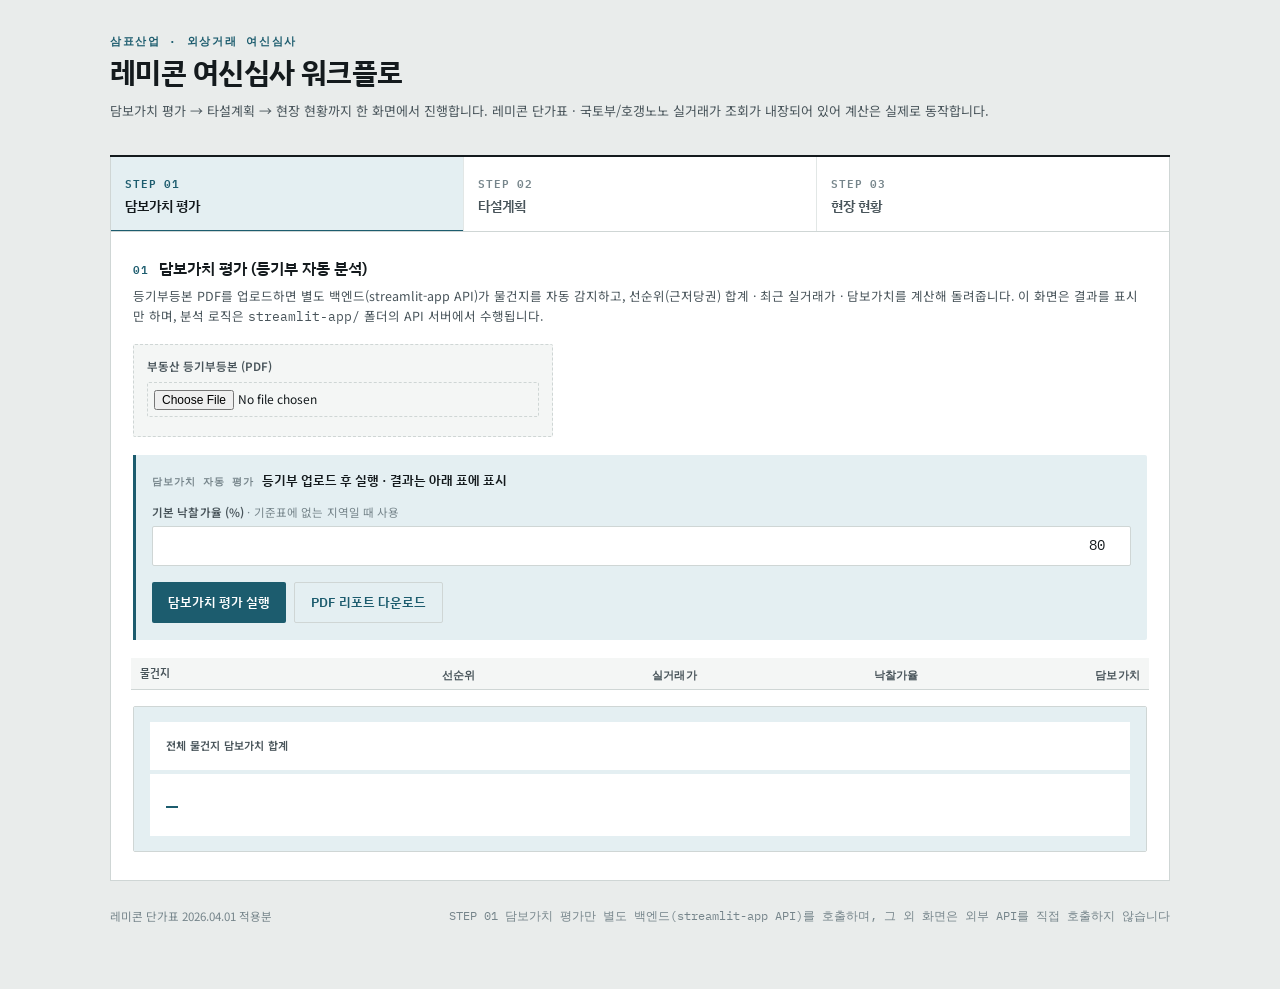
==== commit a882c732: "리팩토링 원본과 디자인 소스 자료 커밋 이 브랜치의 코드와 주석이 근거로 삼는 파일들이 워킹트리에만 있어 저장소에 남긴다. 이것들이 없으면 커밋 메시지와 코드 주석이 존재하지 않는" ====
--- a/credit-workflow/remicon_credit_workflow.html
+++ b/credit-workflow/remicon_credit_workflow.html
@@ -408,12 +408,18 @@
 $('i_ts_strength').innerHTML=TS_STRENGTHS.map(s=>'<option value="'+s+'"'+(s==='21'?' selected':'')+'>'+s+'</option>').join('');
 $('i_ts_slump').innerHTML=TS_SLUMPS.map(s=>'<option value="'+s+'"'+(s==='150'?' selected':'')+'>'+s+'</option>').join('');
 
-/* ── 단계 이동 ── */
+/* ── 단계 이동 : 선택한 STEP 패널만 보이고 나머지는 숨긴다 ── */
 const rail=[...document.querySelectorAll('.rail button')];
+const panels=[...document.querySelectorAll('main > section.panel')];
+function showPanel(id){
+  panels.forEach(p=>{p.hidden=(p.id!==id)});
+  const el=$(id); if(el) el.scrollIntoView({behavior:'smooth',block:'start'});
+}
 rail.forEach(b=>b.addEventListener('click',()=>{
   rail.forEach(x=>x.setAttribute('aria-selected',x===b));
-  const el=$(b.dataset.go); if(el) el.scrollIntoView({behavior:'smooth',block:'start'});
+  showPanel(b.dataset.go);
 }));
+showPanel(rail[0].dataset.go); // 초기 화면: 첫 STEP만 표시
 function markDone(i,on){if(rail[i])rail[i].classList.toggle('done',!!on)}
 
 function setSt(id,cls,txt){const e=$(id);if(!e)return;e.className='st '+cls;e.textContent=txt}
